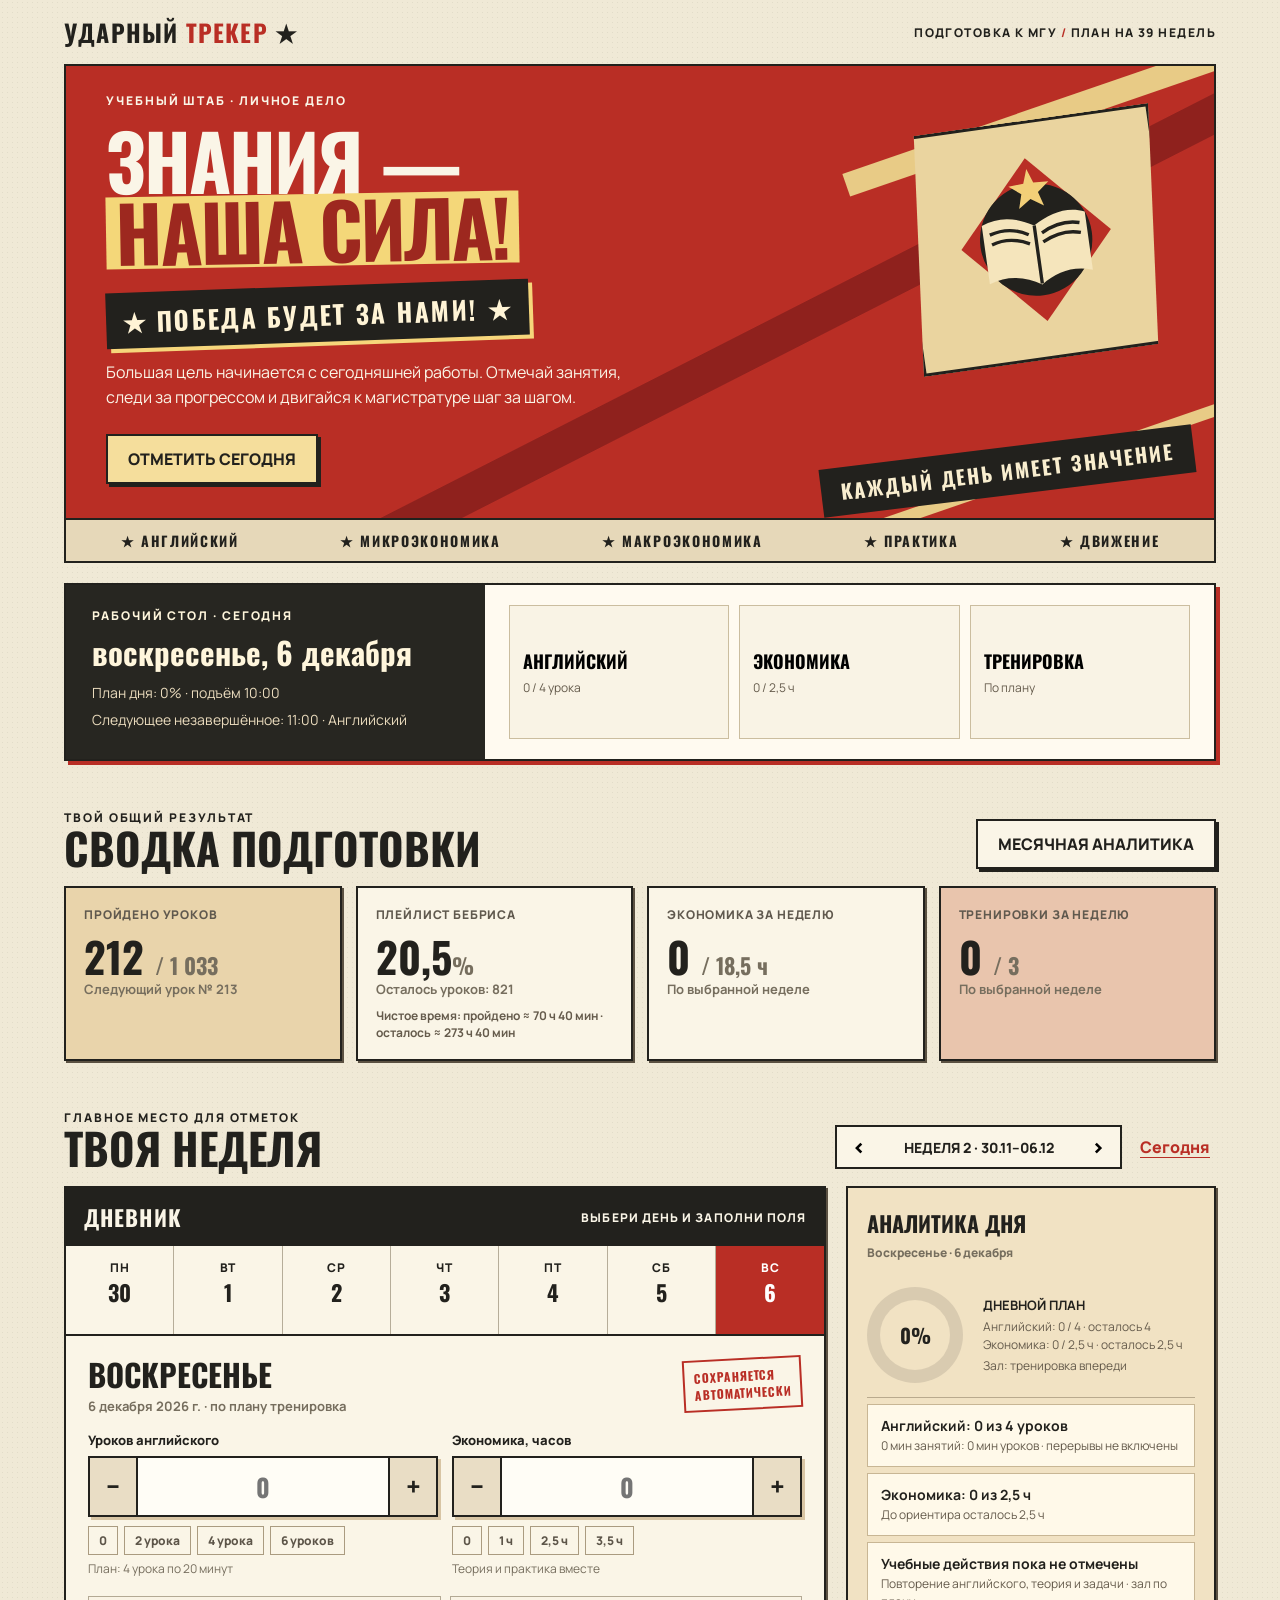
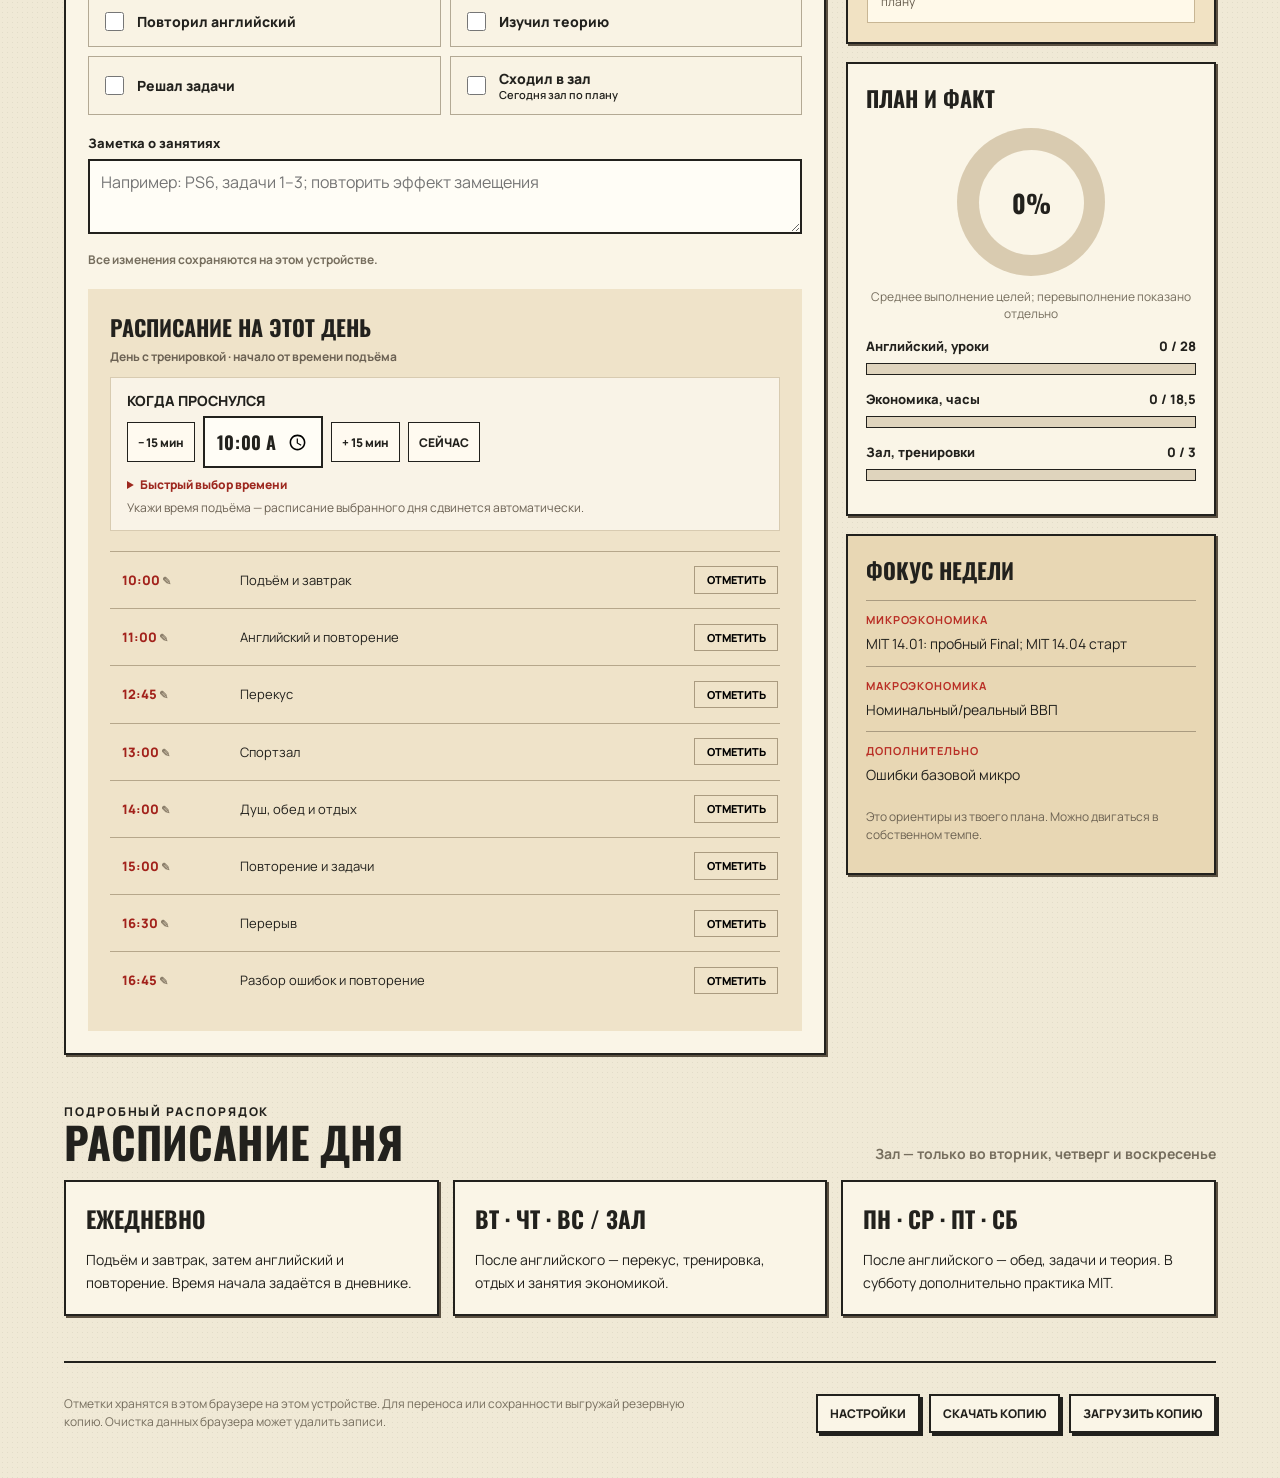
==== docs/tracker/index.html @ 134653db "Simplify daily schedule controls" ====
<!doctype html>
<html lang="ru">
<head>
<meta charset="utf-8"><meta name="viewport" content="width=device-width, initial-scale=1">
<meta name="theme-color" content="#b72d24"><title>Ударный трекер | Путь к МГУ</title>
<style>
@import url('https://fonts.googleapis.com/css2?family=Manrope:wght@400;500;600;700;800&family=Oswald:wght@500;600;700&display=swap');
:root{--paper:#f0e9d6;--cream:#faf5e7;--ink:#22211d;--red:#b92e25;--rust:#d74430;--line:#25231d;--muted:#766e5e;--pink:#e8c9b1;--shadow:4px 4px 0 var(--ink)}*{box-sizing:border-box}html{scroll-behavior:smooth}body{margin:0;background:var(--paper);color:var(--ink);font-family:Manrope,Arial,sans-serif;font-size:16px;background-image:radial-gradient(#362d1d12 .7px,transparent .7px);background-size:5px 5px}button,input,select,textarea{font:inherit}button{cursor:pointer}button:focus-visible,input:focus-visible,textarea:focus-visible,select:focus-visible{outline:3px solid #276a9c;outline-offset:3px}.shell{max-width:1500px;margin:auto;padding:0 5vw}.top{height:66px;border-bottom:2px solid var(--ink);display:flex;align-items:center;justify-content:space-between;gap:16px}.brand{font-family:Oswald,'Arial Narrow',sans-serif;font-size:24px;letter-spacing:.05em;font-weight:700}.brand span{color:var(--red)}.topright{font-weight:800;font-size:12px;letter-spacing:.12em;text-transform:uppercase}.topright b{color:var(--red)}.hero{position:relative;overflow:hidden;min-height:390px;background:var(--red);color:var(--cream);border:2px solid var(--ink);border-top:0;display:grid;grid-template-columns:1.4fr .8fr}.hero-copy{padding:32px 0 34px 40px;position:relative;z-index:1}.eyebrow{font-weight:800;letter-spacing:.16em;text-transform:uppercase;font-size:12px}.hero h1{font-family:Oswald,'Arial Narrow',Impact,sans-serif;font-weight:700;letter-spacing:-.025em;line-height:.9;font-size:clamp(55px,7.6vw,112px);text-transform:uppercase;margin:16px 0 20px;max-width:820px}.hero h1 em{font-style:normal;color:#f6d67b}.hero p{max-width:540px;line-height:1.55;font-size:16px;margin:0 0 24px}.hero-art{position:relative;min-height:350px;overflow:hidden}.rays{position:absolute;width:620px;height:620px;right:-110px;top:-120px;border-radius:50%;background:repeating-conic-gradient(from 4deg,#f2d9a5 0deg 10deg,transparent 10deg 23deg);opacity:.9}.art-disc{position:absolute;width:270px;height:270px;right:70px;top:56px;border:3px solid var(--ink);border-radius:50%;background:#ead49f;display:grid;place-items:center;box-shadow:9px 9px 0 var(--ink);transform:rotate(-9deg)}.art-disc svg{width:86%;height:86%}.art-banner{position:absolute;right:19px;bottom:23px;transform:rotate(-7deg);background:var(--ink);color:#f9eecf;font:700 20px Oswald,Arial,sans-serif;letter-spacing:.1em;padding:9px 20px}.button{border:2px solid var(--ink);background:var(--cream);color:var(--ink);padding:12px 20px;box-shadow:3px 3px 0 var(--ink);font-weight:800}.button:hover{transform:translate(1px,1px);box-shadow:2px 2px 0 var(--ink)}.button.red{background:var(--red);color:white}.hero .button{background:#f5de9c}.hero .button:active,.button:active{transform:translate(3px,3px);box-shadow:none}.ticker{border:2px solid var(--ink);border-top:0;background:#e6d8b9;font:700 14px Oswald,Arial,sans-serif;letter-spacing:.12em;display:flex;justify-content:space-around;gap:12px;padding:10px;text-transform:uppercase}.ticker span{white-space:nowrap}.section-head{display:flex;align-items:end;justify-content:space-between;gap:16px;margin:48px 0 17px}.section-head h2{font:700 clamp(31px,3.4vw,48px)/1 Oswald,Impact,sans-serif;text-transform:uppercase;margin:0}.section-head p{margin:0;color:var(--muted);font-size:14px;font-weight:700}.panel{border:2px solid var(--ink);background:var(--cream);box-shadow:var(--shadow)}.overview{display:grid;grid-template-columns:1fr 1fr 1fr 1fr;gap:14px}.metric{padding:18px;min-height:128px;position:relative}.metric .label{font-weight:800;text-transform:uppercase;letter-spacing:.07em;font-size:12px;color:#60594e}.metric .value{font:700 42px/1 Oswald,Impact,sans-serif;margin:12px 0 3px}.metric .value span{font-size:22px;color:var(--muted)}.metric .sub{color:var(--muted);font-size:13px;font-weight:700}.metric:first-child{background:#e9d4ab}.metric:last-child{background:#e9c5ad}.weekbar{display:flex;align-items:center;gap:12px;flex-wrap:wrap}.weeknav{display:flex;align-items:center;border:2px solid var(--ink);background:var(--cream);min-height:44px}.weeknav button{border:0;background:none;font-weight:800;font-size:22px;padding:5px 15px}.weeknav button:hover{color:var(--red)}.weeknav button:disabled{opacity:.3;cursor:not-allowed}.week-label{text-align:center;min-width:195px;font-weight:800;font-size:14px}.today-button{border:0;background:none;color:var(--red);font-weight:800;text-decoration:underline;text-underline-offset:4px}.workgrid{display:grid;grid-template-columns:minmax(0,1.65fr) minmax(290px,.8fr);gap:20px}.worktop{background:var(--ink);color:var(--cream);padding:13px 18px;display:flex;align-items:center;justify-content:space-between;gap:12px}.worktop strong{font:700 22px Oswald,Arial,sans-serif;letter-spacing:.05em;text-transform:uppercase}.worktop span{font-size:12px;font-weight:800;letter-spacing:.09em;text-transform:uppercase}.weekdays{display:grid;grid-template-columns:repeat(7,1fr);border-bottom:2px solid var(--ink)}.day{min-width:0;border:0;border-right:1px solid #b6ad99;background:transparent;padding:13px 3px;color:var(--ink)}.day:last-child{border-right:0}.day:hover{background:#eddfc2}.day.selected{background:var(--red);color:#fff}.day span{display:block;font-size:12px;text-transform:uppercase;font-weight:800;letter-spacing:.08em}.day strong{display:block;font:700 22px Oswald,Arial,sans-serif}.day small{display:block;height:8px;margin-top:5px;font-size:9px}.day.selected small{color:#ffdf91}.entry{padding:22px}.entry-head{display:flex;justify-content:space-between;gap:12px;align-items:start;margin-bottom:16px}.entry-head h3{font:700 31px/1.05 Oswald,Arial,sans-serif;margin:0;text-transform:uppercase}.entry-head p{font-size:13px;color:var(--muted);font-weight:700;margin:6px 0 0}.stamp{border:2px solid var(--red);color:var(--red);font:700 12px Oswald,Arial,sans-serif;text-transform:uppercase;letter-spacing:.08em;transform:rotate(-3deg);padding:7px 9px;white-space:nowrap}.fieldgrid{display:grid;grid-template-columns:1fr 1fr;gap:14px}.field label{display:block;font-weight:800;font-size:13px;margin-bottom:7px}.field input,.field textarea,.field select{width:100%;border:2px solid var(--ink);border-radius:0;background:#fffdf6;padding:10px 11px;color:var(--ink);min-height:47px}.field textarea{resize:vertical;min-height:75px}.field small{display:block;font-size:12px;color:var(--muted);margin-top:5px}.checks{display:grid;grid-template-columns:1fr 1fr;gap:9px;margin:19px 0}.check{display:flex;align-items:center;gap:10px;border:1.5px solid #b3a994;padding:12px;background:#f9f3e4;font-weight:800;font-size:14px;cursor:pointer}.check:has(input:checked){background:#f1d7bc;border-color:var(--red)}.check input{width:19px;height:19px;accent-color:var(--red);flex:none}.notes{margin-top:14px}.saved{min-height:20px;color:var(--muted);font-size:12px;margin:12px 0 0;font-weight:700}.side{display:flex;flex-direction:column;gap:18px}.weekly{padding:18px}.weekly h3,.plan h3{font:700 22px Oswald,Arial,sans-serif;text-transform:uppercase;margin:0 0 14px}.progress-line{margin:15px 0}.progress-top{display:flex;justify-content:space-between;gap:10px;font-weight:800;font-size:13px}.bar{height:12px;background:#dfd4bd;border:1px solid var(--ink);margin-top:8px;overflow:hidden}.bar i{display:block;height:100%;background:var(--red);width:0;transition:width .25s}.plan{padding:18px;background:#e8d7b4}.plan-item{padding:11px 0;border-top:1px solid #aa9b80}.plan-item b{display:block;font-size:11px;color:var(--red);letter-spacing:.09em;text-transform:uppercase;margin-bottom:5px}.plan-item span{font-size:14px;line-height:1.45}.plan-disclaimer{font-size:12px;color:#6c6252;line-height:1.45}.schedule{display:grid;grid-template-columns:repeat(3,1fr);gap:14px}.schedule .panel{padding:20px}.schedule h3{font:700 23px Oswald,Arial,sans-serif;margin:0 0 12px;text-transform:uppercase}.schedule p{font-size:14px;line-height:1.65;margin:0}.schedule strong{color:var(--red)}.footer{margin:45px 0 0;border-top:2px solid var(--ink);padding:20px 0 35px;display:flex;justify-content:space-between;align-items:center;gap:16px;flex-wrap:wrap}.footer p{font-size:12px;color:var(--muted);max-width:650px;line-height:1.5}.actions{display:flex;gap:9px;flex-wrap:wrap}.actions button{font-size:12px;padding:9px 12px}.modal::backdrop{background:#161410ab}.modal{border:3px solid var(--ink);background:var(--cream);padding:26px;max-width:min(500px,92vw);box-shadow:8px 8px 0 var(--red)}.modal h2{font:700 30px Oswald,Arial,sans-serif;margin:0 0 6px}.modal p{font-size:13px;color:var(--muted);line-height:1.5}.modal .field{margin:15px 0}.modal .actions{margin-top:20px}.hidden{display:none!important}@media(max-width:900px){.hero{grid-template-columns:1fr 260px;min-height:350px}.hero-copy{padding-left:24px}.hero-art .rays{right:-270px}.art-disc{width:220px;height:220px;right:15px;top:75px}.art-banner{font-size:14px;right:0}.overview{grid-template-columns:repeat(2,1fr)}.workgrid{grid-template-columns:1fr}.side{display:grid;grid-template-columns:1fr 1fr}.schedule{grid-template-columns:1fr 1fr}}@media(max-width:600px){.shell{padding:0 15px}.top{height:56px}.topright{display:none}.hero{display:block;min-height:0}.hero-copy{padding:28px 20px}.hero h1{font-size:clamp(53px,15vw,78px)}.hero p{font-size:14px;max-width:85%}.hero-art{position:absolute;right:-20px;bottom:0;width:150px;height:150px;min-height:0;opacity:.35}.art-disc{width:130px;height:130px;top:10px;right:10px}.rays,.art-banner{display:none}.ticker{font-size:11px;overflow:hidden;justify-content:start}.section-head{margin-top:35px;align-items:start;flex-direction:column}.overview{gap:9px}.metric{padding:12px;min-height:110px}.metric .value{font-size:35px}.workgrid{gap:14px}.entry{padding:15px}.day{padding:11px 0}.day strong{font-size:19px}.day span{font-size:11px}.entry-head h3{font-size:25px}.stamp{font-size:10px}.fieldgrid,.checks{gap:9px}.field input{padding:8px}.check{padding:10px 8px;font-size:12px}.side,.schedule{grid-template-columns:1fr}.weekbar{width:100%}.weeknav{flex:1;justify-content:space-between}.week-label{min-width:0}.footer{margin-top:35px}}

/* Poster details and a readable daily report */
.hero{isolation:isolate}.hero:before{content:"";position:absolute;inset:0;background:linear-gradient(153deg,transparent 59%,#8f211d 59.1%,#8f211d 63%,transparent 63.1%);pointer-events:none;z-index:-1}
.hero h1{font-size:clamp(54px,7vw,103px)}.hero h1 em{display:inline-block;background:#f4d779;color:#9d281f;padding:0 .12em .04em;transform:rotate(-1deg)}
.victory{display:inline-block;background:var(--ink);color:#fff4d6;padding:9px 16px;font:700 clamp(19px,2vw,27px) Oswald,Impact,sans-serif;letter-spacing:.09em;transform:rotate(-2deg);box-shadow:4px 4px 0 #f6d67b;margin-bottom:18px}
.analytics{padding:19px;background:#f1e2c3}.analytics h3{font:700 22px Oswald,Arial,sans-serif;text-transform:uppercase;margin:0 0 14px}.analytics-date{font-size:12px;color:var(--muted);font-weight:800;margin:-9px 0 12px}.daily-item{padding:10px 0;border-top:1px solid #b9aa8e}.daily-item strong{display:block;font-size:14px}.daily-item small{display:block;color:#655b4c;font-size:12px;line-height:1.5;margin-top:4px}.check.offday{background:#e8e0cf;color:#756d60;cursor:not-allowed}.check.offday input{cursor:not-allowed}.check small{display:block;font-size:11px;font-weight:600;line-height:1.3}.day-schedule{margin-top:18px;padding:18px;background:#e8d7b4}.day-schedule h3{font:700 22px Oswald,Arial,sans-serif;margin:0 0 5px;text-transform:uppercase}.day-schedule .schedule-caption{font-size:12px;color:#6b6153;font-weight:700;margin:0 0 10px}.timeline-row{display:grid;grid-template-columns:105px 1fr;gap:9px;padding:9px 0;border-top:1px solid #b6a78b;font-size:13px;line-height:1.4}.timeline-row time{font-weight:800;color:var(--red)}.timeline-row b{font-weight:800}
@media(max-width:900px){.side{grid-template-columns:1fr 1fr}.side .analytics{grid-column:1/-1}}@media(max-width:600px){.side{grid-template-columns:1fr}.side .analytics{grid-column:auto}.timeline-row{grid-template-columns:94px 1fr}.victory{font-size:20px}}

/* Плакатная композиция и гибкое расписание */
.rays{display:none}.art-disc{border-radius:0;right:48px;top:54px;width:260px;height:240px;transform:rotate(-8deg);background:#ead49f;clip-path:polygon(9% 0,100% 0,91% 100%,0 100%)}.hero-art:before,.hero-art:after{content:"";position:absolute;transform:rotate(-19deg);background:#e8cb86}.hero-art:before{width:450px;height:24px;top:34px;right:-70px}.hero-art:after{width:390px;height:12px;bottom:48px;right:-40px}.art-banner{z-index:1}.wake-control{display:flex;align-items:end;gap:12px;flex-wrap:wrap;margin:14px 0}.wake-control .field{width:170px}.wake-control small{max-width:330px;color:#6b6153}.weekly-chart{width:148px;height:148px;margin:10px auto;border-radius:50%;display:grid;place-items:center;background:conic-gradient(var(--red) 0 var(--progress),#d9cbb0 var(--progress) 100%);transition:background .4s}.weekly-chart:before{content:attr(data-label);display:grid;place-items:center;width:105px;height:105px;border-radius:50%;background:var(--cream);font:700 25px Oswald,Arial}.panel,.button,.day{transition:transform .2s,box-shadow .2s,background-color .2s}.metric:hover{transform:translateY(-3px)}@media(prefers-reduced-motion:reduce){*,*:before,*:after{transition:none!important;scroll-behavior:auto!important}}

.number-control{display:grid;grid-template-columns:48px 1fr 48px;border:2px solid var(--ink);background:#fffdf6;box-shadow:3px 3px 0 #d8c5a4}.number-control input{border:0;text-align:center;min-width:0;font:700 25px Oswald,Arial;appearance:textfield}.number-control input::-webkit-inner-spin-button{appearance:none}.number-control button{border:0;background:#e9ddc5;color:var(--ink);font-size:26px;font-weight:800;transition:background .15s,transform .15s}.number-control button:hover{background:#dec69d}.number-control button:active{transform:scale(.91)}.number-control button:first-child{border-right:2px solid var(--ink)}.number-control button:last-child{border-left:2px solid var(--ink)}.quick-values{display:flex;gap:6px;flex-wrap:wrap;margin-top:9px}.quick-values button{border:1px solid #aa9b80;background:transparent;color:#5d5549;padding:5px 10px;font-weight:800;font-size:12px}.quick-values button:hover,.quick-values button.active{color:#fff;background:var(--red);border-color:var(--red)}

.weekly-chart.over{background:conic-gradient(#c59120 0 100%);box-shadow:0 0 0 5px #e9d3a0,0 0 0 7px #b92e25}.weekly-chart.over:before{color:#9d281f}.over-badge{display:block;width:max-content;max-width:100%;margin:14px auto 0;padding:5px 12px;background:#b92e25;color:#fff4d6;box-shadow:3px 3px 0 #22211d;font:700 14px Oswald,Arial;letter-spacing:.07em;text-align:center;transform:rotate(-2deg)}.over-badge:empty{display:none}.progress-line.over .progress-top{color:#a2221b}.progress-line.over .bar i{background:#c59120}.daily-item.over{background:#f5e3b8;box-shadow:inset 4px 0 #b92e25;padding:10px 10px 10px 14px}.daily-item.over strong:after{content:' ★ СВЕРХ ПЛАНА';color:#a2221b;font-size:11px;letter-spacing:.04em}.daily-item{transition:background .25s,box-shadow .25s}

.daily-progress{display:grid;grid-template-columns:100px 1fr;align-items:center;gap:16px;padding:14px 0}.daily-ring{width:96px;height:96px;border-radius:50%;display:grid;place-items:center;background:conic-gradient(var(--red) 0 var(--daily-progress,0%),#d9cbb0 var(--daily-progress,0%) 100%)}.daily-ring:before{content:attr(data-label);width:70px;height:70px;border-radius:50%;display:grid;place-items:center;background:#f1e2c3;font:700 20px Oswald,Arial}.daily-ring.over{background:#c59120;box-shadow:0 0 0 3px #e7c87d}.daily-progress-copy{font-size:12px;line-height:1.5;color:#655b4c}.daily-progress-copy strong{display:block;color:var(--ink);font-size:13px;margin-bottom:3px}.daily-progress-copy span{display:block}.daily-progress-copy .extra{color:#a2221b;font-weight:800}

.analytics{background:#f1e2c3}.daily-item{display:grid;grid-template-columns:68px minmax(0,1fr);column-gap:14px;align-items:center;margin-top:9px;padding:12px;border:1px solid #c8b694;background:#fff9e9;box-shadow:2px 2px 0 #c7b597}.daily-item strong,.daily-item small{grid-column:2}.daily-item small{margin-top:2px}.daily-item.over{padding:12px;background:#fae5af;border-color:#b92e25;box-shadow:inset 4px 0 #b92e25,2px 2px 0 #c7b597}.mini-ring{grid-column:1;grid-row:1 / span 2;width:64px;height:64px;border-radius:50%;display:grid;place-items:center;background:conic-gradient(var(--red) 0 var(--amount,0%),#e2d3b7 var(--amount,0%) 100%)}.mini-ring:before{content:attr(data-label);display:grid;place-items:center;width:46px;height:46px;border-radius:50%;background:#fff9e9;color:var(--ink);font:700 15px Oswald,Arial}.daily-item.over .mini-ring{background:#c59120;box-shadow:0 0 0 3px #e9cd83}.daily-item.over .mini-ring:before{background:#fae5af;color:#9d281f}

.month-button{margin-left:auto}.month-modal{width:min(1100px,94vw);max-width:none;max-height:90vh;overflow:auto}.month-head{display:flex;align-items:center;justify-content:space-between;gap:16px;flex-wrap:wrap}.month-head h2{text-transform:uppercase}.month-nav{display:flex;align-items:center;gap:12px}.month-nav button{padding:5px 14px;font-size:22px}.month-label{min-width:180px;text-align:center;font-weight:800;text-transform:capitalize}.month-metrics{display:grid;grid-template-columns:repeat(4,1fr);gap:10px;margin:20px 0}.month-metric{background:#eadbbd;border:1px solid var(--ink);padding:14px}.month-metric span{display:block;font-size:12px;font-weight:800;text-transform:uppercase}.month-metric b{display:block;font:700 30px Oswald,Arial;margin-top:5px}.month-charts{display:grid;grid-template-columns:1fr 1fr;gap:14px}.month-chart{border:1px solid var(--ink);background:#fffaf0;padding:16px;min-width:0}.month-chart h3{font:700 20px Oswald,Arial;margin:0 0 4px;text-transform:uppercase}.month-chart p{margin:0 0 12px}.histogram{height:155px;display:flex;align-items:end;gap:2px;border-bottom:2px solid var(--ink);padding-top:12px}.hist-col{flex:1;min-width:0;display:flex;height:100%;align-items:end;position:relative}.hist-bar{background:var(--red);width:100%;min-height:0;transition:height .3s}.hist-col:nth-child(even) .hist-bar{background:#d45a42}.hist-col:hover .hist-bar{background:#c59120}.month-axis{display:flex;justify-content:space-between;color:#756b5a;font-size:11px;margin-top:5px}.training-grid{display:grid;grid-template-columns:repeat(7,1fr);gap:5px}.training-day{border:1px solid #c8b694;background:#f0e5d0;padding:8px 3px;text-align:center;font-size:12px}.training-day.planned{border-color:#b92e25}.training-day.done{background:#b92e25;color:white;font-weight:800}.training-legend{font-size:12px;color:#655b4c}.month-note{font-size:12px!important;color:#655b4c}.gym-mini{margin-top:3px}.gym-mini strong{font-size:12px}.month-modal .actions{justify-content:flex-end}@media(max-width:750px){.month-metrics,.month-charts{grid-template-columns:1fr 1fr}}

/* Рабочий стол подготовки */
.hero{min-height:310px}.hero-art{min-height:310px}.hero h1{font-size:clamp(52px,6vw,88px)}.hero-copy{padding-top:26px}.desk{margin-top:20px;background:#fffaf0;border:2px solid var(--ink);display:grid;grid-template-columns:1.15fr 2fr;box-shadow:4px 4px 0 #b92e25}.desk-intro{padding:22px 26px;background:#272621;color:#fff6dc}.desk-intro h2{font:700 31px Oswald,Arial;margin:5px 0}.desk-intro p{margin:8px 0;color:#eadbbd;font-size:14px}.desk-actions{padding:20px 24px;display:grid;grid-template-columns:repeat(3,1fr);gap:10px}.desk-task{border:1px solid #cbbd9f;background:#f9f3e5;text-align:left;padding:13px;transition:transform .2s,background .2s}.desk-task:hover{transform:translateY(-3px)}.desk-task.done{background:#e2ebd9;border-color:#587351}.desk-task b,.desk-task span{display:block}.desk-task b{font:700 18px Oswald,Arial;text-transform:uppercase}.desk-task span{font-size:12px;margin-top:5px;color:#655b4c}.desk-task.done span{color:#325b3a}.desk-task.off{opacity:.65}.panel{box-shadow:2px 2px 0 #5b5142}.metric{min-height:125px}.metric .sub{line-height:1.5}.time-summary{font-size:12px;font-weight:700;color:#655b4c;margin-top:7px}.mini-ring{display:none}.daily-item{display:block;padding:11px 13px;margin-top:6px;box-shadow:none}.daily-item strong,.daily-item small{display:block}.daily-item.over{padding:11px 13px;box-shadow:inset 4px 0 #b92e25}.daily-progress{border-bottom:1px solid #b9aa8e}.timeline-row{grid-template-columns:125px 1fr auto;align-items:center}.timeline-row.completed{color:#426447;background:#e5edde}.timeline-row input[type=time]{width:110px;border:1px solid #b8a88a;padding:4px;background:#fffaf0;font-size:12px}.timeline-row button{border:1px solid #9e9077;background:#fffaf0;padding:5px 8px;font-size:11px;font-weight:800}.timeline-row.completed button{background:#426447;color:white}.month-insights{margin:0 0 14px;padding:13px 15px;background:#f4e7c9;border-left:4px solid var(--red);font-size:13px;line-height:1.6}.hist-col.missing{background:repeating-linear-gradient(135deg,transparent 0 4px,#e8dfcd 4px 5px)}@media(max-width:900px){.desk{grid-template-columns:1fr}.desk-actions{grid-template-columns:repeat(3,1fr)}}@media(max-width:600px){.desk-actions{grid-template-columns:1fr}.timeline-row{grid-template-columns:100px 1fr}.timeline-row button{grid-column:2}}

.wake-control{display:block;margin:16px 0 20px;padding:16px;background:#f7eed9;border:1px solid #c7b697}.wake-control .field{width:auto}.wake-control label{font-size:14px}.wake-time-row{display:flex;align-items:stretch;gap:8px;flex-wrap:wrap}.wake-time-row input[type=time]{width:150px;min-height:46px;text-align:center;font:700 21px Oswald,Arial}.wake-step,.wake-preset{border:1px solid var(--ink);background:#fffaf0;color:var(--ink);font-weight:800;transition:background .18s,transform .18s}.wake-step{min-width:54px;padding:8px 10px}.wake-step:hover,.wake-preset:hover{background:#ead5ab}.wake-step:active,.wake-preset:active{transform:scale(.96)}.wake-options{display:flex;gap:7px;flex-wrap:wrap;margin-top:10px}.wake-preset{padding:7px 12px;font-size:13px}.wake-preset.active{background:var(--red);border-color:var(--red);color:white}.wake-control small{display:block;max-width:none;color:#6b6153;margin-top:9px;line-height:1.4}

.timeline-row{grid-template-columns:minmax(280px,auto) minmax(130px,1fr) auto;gap:12px}.schedule-time-controls{display:flex;align-items:center;gap:4px;flex-wrap:wrap}.schedule-time-controls input[type=time]{width:90px;min-height:36px;text-align:center;padding:4px;font-weight:800}.schedule-time-controls button{min-height:36px;border:1px solid #aa9b80;background:#fffaf0;padding:5px 7px;font-size:11px;font-weight:800}.schedule-time-controls button:hover{background:#e9d3aa}.schedule-time-controls button:active{transform:scale(.95)}.schedule-time-controls .schedule-reset{color:#a2221b}@media(max-width:900px){.timeline-row{grid-template-columns:1fr auto}.schedule-time-controls{grid-column:1/-1}}

.hist-bar{display:flex;flex-direction:column;justify-content:flex-end;background:transparent!important}.hist-base{width:100%;background:#b92e25}.hist-extra{width:100%;background:#c59120}.hist-col:hover .hist-base{background:#93251d}.month-extra{font-size:12px;font-weight:800;color:#9a6710;margin-top:5px}.chart-legend{display:flex;gap:16px;flex-wrap:wrap;margin:0 0 10px;font-size:12px;font-weight:700;color:#655b4c}.chart-legend span:before{content:'';display:inline-block;width:10px;height:10px;background:#b92e25;margin-right:5px}.chart-legend span.extra:before{background:#c59120}

.routine-section{margin-top:20px;border-top:2px solid var(--ink);padding-top:18px}.routine-section h3{font:700 24px Oswald,Arial;margin:0 0 5px}.routine-cards{display:grid;grid-template-columns:repeat(3,1fr);gap:10px;margin:14px 0}.routine-card{border:1px solid #c2ad89;background:#f6ead1;padding:12px}.routine-card span{display:block;font-size:12px;font-weight:800;color:#655b4c}.routine-card b{display:block;font:700 25px Oswald,Arial;margin-top:5px}.routine-graph{background:#fffaf0;border:1px solid var(--ink);padding:15px}.routine-message{font-size:13px;color:#655b4c;line-height:1.5}.routine-bar{width:100%;background:#537254}@media(max-width:700px){.routine-cards{grid-template-columns:1fr}}

/* Компактный распорядок */
.day-schedule{background:#efe3c9;padding:22px}.wake-control{padding:13px 16px;margin:12px 0 20px;background:#f9f3e7;border-color:#d8cbb1}.wake-control label{margin-bottom:6px}.wake-time-row{align-items:center}.wake-time-row input[type=time]{width:120px;min-height:40px;font-size:18px}.wake-step{min-height:40px;padding:6px 10px;font-size:12px}.wake-presets-toggle{margin-top:8px}.wake-presets-toggle summary{cursor:pointer;width:max-content;color:#9d281f;font-weight:800;font-size:12px}.wake-options{margin-top:8px}.wake-control small{font-size:12px;margin-top:7px}.timeline-row{grid-template-columns:116px minmax(0,1fr) auto;gap:12px;padding:10px 2px}.schedule-time-menu{position:relative}.schedule-time-menu summary{list-style:none;cursor:pointer;font-weight:800;color:#a2221b;padding:8px 9px;border:1px solid transparent;white-space:nowrap}.schedule-time-menu summary::-webkit-details-marker{display:none}.schedule-time-menu summary:after{content:' ✎';font-size:11px;color:#8d806c}.schedule-time-menu summary:hover,.schedule-time-menu[open] summary{background:#fffaf0;border-color:#c7b697}.schedule-time-controls{position:absolute;top:100%;left:0;z-index:5;width:280px;padding:10px;background:#fffaf0;border:1px solid #8d806c;box-shadow:3px 3px 0 #bcae94}.timeline-row button[data-schedule-done]{min-width:84px;font-size:11px;background:transparent;border-color:#aa9b80}.timeline-row.completed button[data-schedule-done]{background:#426447;color:white}.timeline-row.completed{padding-left:8px}@media(max-width:900px){.timeline-row{grid-template-columns:112px minmax(0,1fr) auto}.schedule-time-controls{grid-column:auto}}
</style>
</head>
<body>
<div class="shell">
 <header class="top"><div class="brand">УДАРНЫЙ <span>ТРЕКЕР</span> ★</div><div class="topright">ПОДГОТОВКА К МГУ <b> / </b> ПЛАН НА 39 НЕДЕЛЬ</div></header>
 <section class="hero"><div class="hero-copy"><div class="eyebrow">Учебный штаб · личное дело</div><h1>ЗНАНИЯ —<br><em>НАША СИЛА!</em></h1><div class="victory">★ ПОБЕДА БУДЕТ ЗА НАМИ! ★</div><p>Большая цель начинается с сегодняшней работы. Отмечай занятия, следи за прогрессом и двигайся к магистратуре шаг за шагом.</p><button class="button" id="goToday">ОТМЕТИТЬ СЕГОДНЯ</button></div><div class="hero-art" aria-hidden="true"><div class="art-disc"><svg viewBox="0 0 240 240"><path fill="#b92e25" d="M30 120 120 22l90 98-90 98z"/><circle cx="120" cy="120" r="67" fill="#22211d"/><path fill="#f5e5bc" d="M58 95c22-9 42-4 62 8 21-12 42-17 62-8v70c-24-8-43-3-62 9-19-12-39-17-62-9z"/><path d="M120 103v70M66 107c17-5 33-2 46 6M128 113c15-8 29-11 46-6M67 119c15-5 30-3 45 5M128 124c16-8 31-10 46-5" fill="none" stroke="#22211d" stroke-width="4"/><path fill="#f2cf78" d="m120 35 6 17 18 1-14 11 5 17-15-10-15 10 5-17-14-11 18-1z"/></svg></div><div class="art-banner">КАЖДЫЙ ДЕНЬ ИМЕЕТ ЗНАЧЕНИЕ</div></div></section>
 <div class="ticker"><span>★ АНГЛИЙСКИЙ</span><span>★ МИКРОЭКОНОМИКА</span><span>★ МАКРОЭКОНОМИКА</span><span>★ ПРАКТИКА</span><span>★ ДВИЖЕНИЕ</span></div>
 <section class="desk" aria-label="Сегодня"><div class="desk-intro"><div class="eyebrow">Рабочий стол · сегодня</div><h2 id="deskDate"></h2><p id="deskSummary"></p><p id="deskNext"></p></div><div class="desk-actions"><button type="button" class="desk-task" id="deskEnglish"><b>Английский</b><span></span></button><button type="button" class="desk-task" id="deskEconomics"><b>Экономика</b><span></span></button><button type="button" class="desk-task" id="deskGym"><b>Тренировка</b><span></span></button></div></section><div class="section-head"><div><div class="eyebrow">Твой общий результат</div><h2>СВОДКА ПОДГОТОВКИ</h2></div><button class="button month-button" id="openMonth">МЕСЯЧНАЯ АНАЛИТИКА</button></div>
 <section class="overview" aria-label="Общий прогресс"><div class="panel metric"><div class="label">Пройдено уроков</div><div class="value" id="totalLessons">212 <span>/ 1033</span></div><div class="sub" id="nextLesson">Следующий урок № 213</div></div><div class="panel metric"><div class="label">Плейлист Бебриса</div><div class="value" id="englishPct">20,5<span>%</span></div><div class="sub" id="remaining">Осталось 821 урок</div><div class="time-summary" id="playlistTime"></div></div><div class="panel metric"><div class="label">Экономика за неделю</div><div class="value" id="econMetric">0 <span>/ 18,5 ч</span></div><div class="sub">По выбранной неделе</div></div><div class="panel metric"><div class="label">Тренировки за неделю</div><div class="value" id="gymMetric">0 <span>/ 3</span></div><div class="sub">По выбранной неделе</div></div></section>
 <div class="section-head" id="work"><div><div class="eyebrow">Главное место для отметок</div><h2>ТВОЯ НЕДЕЛЯ</h2></div><div class="weekbar"><div class="weeknav"><button id="prevWeek" aria-label="Предыдущая неделя">‹</button><span class="week-label" id="weekLabel"></span><button id="nextWeek" aria-label="Следующая неделя">›</button></div><button class="today-button" id="currentWeek">Сегодня</button></div></div>
 <section class="workgrid"><div class="panel"><div class="worktop"><strong>ДНЕВНИК</strong><span>Выбери день и заполни поля</span></div><div class="weekdays" id="weekdays"></div><div class="entry"><div class="entry-head"><div><h3 id="dayHeading"></h3><p id="dayHint"></p></div><div class="stamp" id="saveStamp">СОХРАНЯЕТСЯ<br>АВТОМАТИЧЕСКИ</div></div><div class="fieldgrid"><div class="field"><label for="lessons">Уроков английского</label><div class="number-control"><button type="button" data-adjust="lessons" data-delta="-1" aria-label="Уменьшить количество уроков">−</button><input type="number" id="lessons" min="0" max="100" step="1" inputmode="numeric" placeholder="0"><button type="button" data-adjust="lessons" data-delta="1" aria-label="Добавить урок">+</button></div><div class="quick-values" aria-label="Быстрый выбор уроков"><button type="button" data-target="lessons" data-value="0">0</button><button type="button" data-target="lessons" data-value="2">2 урока</button><button type="button" data-target="lessons" data-value="4">4 урока</button><button type="button" data-target="lessons" data-value="6">6 уроков</button></div><small>План: 4 урока по 20 минут</small></div><div class="field"><label for="economics">Экономика, часов</label><div class="number-control"><button type="button" data-adjust="economics" data-delta="-0.25" aria-label="Уменьшить время на 15 минут">−</button><input type="number" id="economics" min="0" max="24" step="0.25" inputmode="decimal" placeholder="0"><button type="button" data-adjust="economics" data-delta="0.25" aria-label="Добавить 15 минут">+</button></div><div class="quick-values" aria-label="Быстрый выбор времени"><button type="button" data-target="economics" data-value="0">0</button><button type="button" data-target="economics" data-value="1">1 ч</button><button type="button" data-target="economics" data-value="2.5">2,5 ч</button><button type="button" data-target="economics" data-value="3.5">3,5 ч</button></div><small>Теория и практика вместе</small></div></div><div class="checks"><label class="check"><input type="checkbox" id="repeat"> Повторил английский</label><label class="check"><input type="checkbox" id="theory"> Изучил теорию</label><label class="check"><input type="checkbox" id="problems"> Решал задачи</label><label class="check" id="gymLabel"><input type="checkbox" id="gym"><span>Сходил в зал<small id="gymStatus">По плану: вт, чт, вс</small></span></label></div><div class="field notes"><label for="notes">Заметка о занятиях</label><textarea id="notes" maxlength="1000" placeholder="Например: PS6, задачи 1–3; повторить эффект замещения"></textarea></div><p class="saved" id="saveMessage" aria-live="polite">Все изменения сохраняются на этом устройстве.</p><div class="day-schedule"><h3>РАСПИСАНИЕ НА ЭТОТ ДЕНЬ</h3><p class="schedule-caption" id="scheduleCaption"></p><div class="wake-control"><div class="field"><label for="wakeTime">КОГДА ПРОСНУЛСЯ</label><div class="wake-time-row"><button type="button" class="wake-step" data-wake-step="-15" aria-label="На 15 минут раньше">− 15 мин</button><input id="wakeTime" type="time" value="10:00" aria-label="Время пробуждения"><button type="button" class="wake-step" data-wake-step="15" aria-label="На 15 минут позже">+ 15 мин</button><button type="button" class="wake-step" id="wakeNow">СЕЙЧАС</button></div><details class="wake-presets-toggle"><summary>Быстрый выбор времени</summary><div class="wake-options" aria-label="Быстрый выбор времени"><button type="button" class="wake-preset" data-wake="07:00">07:00</button><button type="button" class="wake-preset" data-wake="08:00">08:00</button><button type="button" class="wake-preset" data-wake="09:00">09:00</button><button type="button" class="wake-preset" data-wake="10:00">10:00</button><button type="button" class="wake-preset" data-wake="11:00">11:00</button><button type="button" class="wake-preset" data-wake="12:00">12:00</button></div></details></div><small>Укажи время подъёма — расписание выбранного дня сдвинется автоматически.</small></div><div id="todaySchedule"></div></div></div></div>
 <aside class="side"><div class="panel analytics"><h3>АНАЛИТИКА ДНЯ</h3><p class="analytics-date" id="dailyDate"></p><div class="daily-progress"><div class="daily-ring" id="dailyRing" role="img" aria-label="Выполнение дневного плана"></div><div class="daily-progress-copy"><strong>ДНЕВНОЙ ПЛАН</strong><span id="dailyProgressEnglish"></span><span id="dailyProgressEcon"></span><span id="dailyProgressGym" class="gym-mini"></span><span id="dailyProgressExtra" class="extra"></span></div></div><div class="daily-item"><div class="mini-ring" id="englishRing" role="img"></div><strong id="dailyEnglish"></strong><small id="dailyEnglishDetail"></small></div><div class="daily-item"><div class="mini-ring" id="econRing" role="img"></div><strong id="dailyEcon"></strong><small id="dailyEconDetail"></small></div><div class="daily-item"><div class="mini-ring" id="checksRing" role="img"></div><strong id="dailyChecks"></strong><small id="dailyChecksDetail"></small></div></div><div class="panel weekly"><h3>ПЛАН И ФАКТ</h3><div class="weekly-chart" id="weeklyChart" role="img" aria-label="Выполнение недельного плана"></div><span class="over-badge" id="overBadge" aria-live="polite"></span><p id="chartCaption" style="text-align:center;font-size:12px;color:#766e5e">Среднее выполнение трёх целей за неделю</p><div class="progress-line"><div class="progress-top"><span>Английский, уроки</span><span id="lessonBarText"></span></div><div class="bar"><i id="lessonBar"></i></div></div><div class="progress-line"><div class="progress-top"><span>Экономика, часы</span><span id="econBarText"></span></div><div class="bar"><i id="econBar"></i></div></div><div class="progress-line"><div class="progress-top"><span>Зал, тренировки</span><span id="gymBarText"></span></div><div class="bar"><i id="gymBar"></i></div></div></div><div class="panel plan"><h3>ФОКУС НЕДЕЛИ</h3><div class="plan-item"><b>Микроэкономика</b><span id="microPlan"></span></div><div class="plan-item"><b>Макроэкономика</b><span id="macroPlan"></span></div><div class="plan-item"><b>Дополнительно</b><span id="extraPlan"></span></div><p class="plan-disclaimer">Это ориентиры из твоего плана. Можно двигаться в собственном темпе.</p></div></aside></section>
 <div class="section-head"><div><div class="eyebrow">Подробный распорядок</div><h2>РАСПИСАНИЕ ДНЯ</h2></div><p>Зал — только во вторник, четверг и воскресенье</p></div>
 <section class="schedule"><div class="panel"><h3>ЕЖЕДНЕВНО</h3><p>Подъём и завтрак, затем английский и повторение. Время начала задаётся в дневнике.</p></div><div class="panel"><h3>ВТ · ЧТ · ВС / ЗАЛ</h3><p>После английского — перекус, тренировка, отдых и занятия экономикой.</p></div><div class="panel"><h3>ПН · СР · ПТ · СБ</h3><p>После английского — обед, задачи и теория. В субботу дополнительно практика MIT.</p></div></section>

 <footer class="footer"><p>Отметки хранятся в этом браузере на этом устройстве. Для переноса или сохранности выгружай резервную копию. Очистка данных браузера может удалить записи.</p><div class="actions"><button class="button" id="settingsBtn">НАСТРОЙКИ</button><button class="button" id="exportBtn">СКАЧАТЬ КОПИЮ</button><button class="button" id="importBtn">ЗАГРУЗИТЬ КОПИЮ</button><input id="importFile" class="hidden" type="file" accept="application/json,.json"></div></footer>
</div>
<dialog class="modal month-modal" id="monthDialog"><div class="month-head"><div><div class="eyebrow">Личное дело · сводка</div><h2>МЕСЯЧНАЯ АНАЛИТИКА</h2></div><div class="month-nav"><button type="button" class="button" id="prevMonth" aria-label="Предыдущий месяц">‹</button><span class="month-label" id="monthLabel"></span><button type="button" class="button" id="nextMonth" aria-label="Следующий месяц">›</button></div></div><div class="month-metrics" id="monthMetrics"></div><div class="month-insights" id="monthInsights"></div><div class="month-charts"><section class="month-chart"><h3>АНГЛИЙСКИЙ ПО ДНЯМ</h3><p class="month-note">Количество завершённых уроков · штриховка — нет записи</p><div class="chart-legend"><span>В пределах плана</span><span class="extra">Сверх плана</span></div><div class="histogram" id="monthLessons"></div><div class="month-axis"><span>1 число</span><span>дни месяца</span><span id="lessonLast"></span></div></section><section class="month-chart"><h3>ЭКОНОМИКА ПО ДНЯМ</h3><p class="month-note">Часы теории и практики · штриховка — нет записи</p><div class="chart-legend"><span>В пределах плана</span><span class="extra">Сверх плана</span></div><div class="histogram" id="monthEcon"></div><div class="month-axis"><span>1 число</span><span>дни месяца</span><span id="econLast"></span></div></section><section class="month-chart"><h3>ТРЕНИРОВКИ</h3><p class="training-legend">Красный — выполнено · красная рамка — день по плану</p><div class="training-grid" id="monthGym"></div></section><section class="month-chart"><h3>УЧЕБНЫЕ ДЕЙСТВИЯ</h3><p class="month-note">Сколько раз за месяц отмечены действия</p><div id="monthChecks"></div><p class="month-note">Данные зависят от отметок в дневнике. Пустой день не считается выполненным.</p></section></div><section class="routine-section"><h3>РАСПОРЯДОК ДНЯ</h3><p class="routine-message">По сохранённому времени подъёма и отметкам «Готово» в расписании. Значение подъёма по умолчанию — 10:00.</p><div class="routine-cards"><div class="routine-card"><span>Средний сохранённый подъём</span><b id="routineWake">—</b><small id="routineWakeCount"></small></div><div class="routine-card"><span>Выполнено блоков</span><b id="routineDone">0</b><small>По отметкам в расписании</small></div><div class="routine-card"><span>Дней с отметками</span><b id="routineDays">0</b><small>Хотя бы один выполненный блок</small></div></div><div class="routine-graph"><strong>ОТМЕЧЕННЫЕ БЛОКИ ПО ДНЯМ</strong><p class="routine-message">Штриховка — отметок в расписании не было. Наведи на столбец для подробностей.</p><div class="histogram" id="routineBars"></div><div class="month-axis"><span>1 число</span><span>дни месяца</span><span id="routineLast"></span></div></div><p class="routine-message" id="routineInsight"></p></section><div class="actions"><button class="button" type="button" id="closeMonth">ЗАКРЫТЬ</button></div></dialog><dialog class="modal" id="settingsDialog"><form id="settingsForm"><h2>НАСТРОЙКИ</h2><p>Меняй стартовый прогресс, если он устарел. Новые уроки из дневника прибавляются к нему.</p><div class="field"><label for="baseInput">Пройдено уроков до начала трекера</label><input type="number" id="baseInput" min="0" max="10000" required></div><div class="field"><label for="totalInput">Всего уроков в плейлисте</label><input type="number" id="totalInput" min="1" max="10000" required></div><div class="field"><label for="goalInput">Цель по экономике, часов в неделю</label><input type="number" id="goalInput" min="0.25" max="100" step="0.25" required></div><div class="actions"><button type="submit" class="button red">СОХРАНИТЬ</button><button type="button" class="button" id="closeSettings">ОТМЕНА</button></div></form></dialog>
<script>
'use strict';
const START=new Date(2026,10,23), DAYS=273, KEY='mgu_tracker_agit_v1', WEEKLY_PLANS=[["MIT 14.01: PS6–8 + тест","ВВП, национальные счета","Англ.: урок 213 и далее"],["MIT 14.01: пробный Final; MIT 14.04 старт","Номинальный/реальный ВВП","Ошибки базовой микро"],["Предпочтения, бюджет и полезность","Инфляция, ценовые индексы","Английский: терминология"],["Оптимум потребителя, спрос","Безработица и рынок труда","Повторение PS6–8"],["Слуцкий, эффекты дохода/замещения","AD–AS","Мини-тест микро"],["Фирма, производственная функция, издержки","Кейнсианский крест","Задачи на оптимизацию"],["Прибыль, совершенная конкуренция","IS–LM: введение","Задачи MIT"],["Монополия, ценовая дискриминация","IS–LM: задачи","Повторение теории фирмы"],["Курно, Бертран, Штакельберг","Фискальная и денежная политика","Решение новых задач"],["Теория игр, внешние эффекты","Модель Солоу: основы","Промежуточная проверка"],["Общее равновесие и благосостояние","Солоу: динамика и рост","Повторение через 14 дней"],["Риск, межвременной выбор","Макро: базовый пробный экзамен","Итог MIT Intermediate"],["Сложные задачи по микро","AD–AS, IS–LM вместе","Журнал ошибок"],["Пробный экзамен по микро","Кривая Филлипса","Английский: научный текст"],["Повторение: олигополия и рынок","Открытая экономика","Институциональная: основы"],["Микро: повторение математических моделей","Манделл—Флеминг","Контракты и асимметрия"],["Микро: комплексные задачи","Пробный экзамен по макро","Повторение слабых тем"],["Микро: практика","Макро: практика","Права собственности, Коуз"],["Налоги и общественное благосостояние","Национальные счета: детали","Индексы и ВВП"],["Микро: экономические кейсы","Макро: текущие темы","Неравенство, доходы"],["Микро: задачи на время","Макро: задачи на время","Демография: рождаемость/смертность"],["Микро: разбор ошибок","Макро: разбор ошибок","Миграция, возрастная структура"],["Микро: повторение","Макро: повторение","Система национальных счетов"],["Рынки и конкуренция: задачи","Макро: экономический рост","Джини, медиана, индексы"],["Микро: налоговые эффекты","Макро: фискальная политика","Государственные финансы"],["Микро: комбинированные задачи","Макро: комбинированные задачи","Демографические коэффициенты"],["Тест: теория микро","Тест: теория макро","Институциональная + статистика"],["Полный пробный вариант №1","Разбор ошибок варианта №1","Английский текст"],["Пробный вариант №2","Ошибки и конспекты","Проверить правила приёма 2027"],["Сложные темы микро","Сложные темы макро","Институциональная экономика"],["Пробный вариант №3","Разбор ошибок","Статистика и демография"],["Тренажёр МГУ: блок микро","Тренажёр МГУ: блок макро","Английский: тренировочные тесты"],["Пробный вариант №4","Разбор ошибок","Формулы: единый справочник"],["Микро: слабые темы","Макро: слабые темы","Повторение статистики"],["Тренажёр МГУ: смешанные задачи","Анализ ошибок","Повторение институтов"],["Пробный вариант №5","Разбор ошибок","Английский: текст и терминология"],["Микро: точечная проработка","Макро: точечная проработка","Документы и сроки приёма"],["Экзамен на время","Повторение ключевых моделей","Без новых больших курсов"],["Лёгкое повторение микро","Лёгкое повторение макро","Резерв / актуальные даты приёма"]];
const initial={version:1,settings:{base:212,total:1033,econGoal:18.5},days:{}};
let state;try{state=JSON.parse(localStorage.getItem(KEY))||structuredClone(initial);if(!state.days||!state.settings)throw Error('invalid')}catch{state=structuredClone(initial)}
// Remove the erroneous workout recorded for Monday 23 November 2026.
try{const fixKey=KEY+'_clear_2026_11_23_gym_v1';if(!localStorage.getItem(fixKey)){if(state.days['2026-11-23']&&state.days['2026-11-23'].gym){delete state.days['2026-11-23'].gym;localStorage.setItem(KEY,JSON.stringify(state))}localStorage.setItem(fixKey,'1')}}catch{}
let storageAvailable=true;const $=id=>document.getElementById(id);const dateKey=d=>`${d.getFullYear()}-${String(d.getMonth()+1).padStart(2,'0')}-${String(d.getDate()).padStart(2,'0')}`;
const addDays=(d,n)=>new Date(d.getFullYear(),d.getMonth(),d.getDate()+n);const indexOf=d=>Math.round((Date.UTC(d.getFullYear(),d.getMonth(),d.getDate())-Date.UTC(START.getFullYear(),START.getMonth(),START.getDate()))/86400000);
let today=new Date(),initialIndex=indexOf(today),week=Math.floor(initialIndex/7),selected=initialIndex-week*7;
const dayNames=['ПН','ВТ','СР','ЧТ','ПТ','СБ','ВС'],longDays=['Понедельник','Вторник','Среда','Четверг','Пятница','Суббота','Воскресенье'];
const duration=m=>{const h=Math.floor(m/60),min=m%60;return (h?fmt(h)+' ч':'')+(h&&min?' ':'')+(min?fmt(min)+' мин':h?'':'0 мин')};
const fmt=n=>Number(n).toLocaleString('ru-RU',{maximumFractionDigits:2});const dateFmt=(d,opts)=>new Intl.DateTimeFormat('ru-RU',opts).format(d);const getDay=(w,day)=>addDays(START,w*7+day);const current=()=>dateKey(getDay(week,selected));const data=()=>state.days[current()]||{};
function persist(){try{localStorage.setItem(KEY,JSON.stringify(state));storageAvailable=true;$('saveMessage').textContent='Сохранено на этом устройстве.'}catch{storageAvailable=false;$('saveMessage').textContent='Не удалось сохранить в браузере. Скачай резервную копию.'}}
function totals(){let all=0;for(const v of Object.values(state.days))all+=Number(v.lessons)||0;let t={lessons:0,economics:0,gym:0};for(let i=0;i<7;i++){let v=state.days[dateKey(getDay(week,i))]||{};t.lessons+=Number(v.lessons)||0;t.economics+=Number(v.economics)||0;t.gym+=v.gym?1:0}return{all,...t}}
function escapeHTML(s){const el=document.createElement('span');el.textContent=s;return el.innerHTML}
const gymDay=i=>[1,3,6].includes(i);
function renderDayDetails(v){
 const plannedGym=gymDay(selected), lessons=Number(v.lessons)||0, hours=Number(v.economics)||0, econGoal=selected===5?3.5:2.5, studyMinutes=lessons*20+(v.repeat?10:0);
 const dayComplete=lessons>=4&&hours>=econGoal&&(!plannedGym||v.gym),dayPercent=Math.round(((dayComplete?lessons/4:Math.min(lessons/4,1))+(dayComplete?hours/econGoal:Math.min(hours/econGoal,1))+(plannedGym?(v.gym?1:0):0))/(plannedGym?3:2)*100),ring=$('dailyRing');ring.style.setProperty('--daily-progress',Math.min(dayPercent,100)+'%');ring.dataset.label=dayPercent+'%';ring.classList.toggle('over',dayPercent>100);ring.setAttribute('aria-label','Среднее выполнение дневных целей: английский, экономика'+(plannedGym?' и тренировка':'')+': '+dayPercent+' процентов');$('dailyProgressEnglish').textContent='Английский: '+fmt(lessons)+' / 4 · осталось '+fmt(Math.max(0,4-lessons));$('dailyProgressEcon').textContent='Экономика: '+fmt(hours)+' / '+fmt(econGoal)+' ч · осталось '+fmt(Math.max(0,econGoal-hours))+' ч';$('dailyProgressGym').textContent=plannedGym?(v.gym?'Зал: тренировка выполнена':'Зал: тренировка впереди'):'Зал: сегодня не запланирован';$('dailyProgressExtra').textContent=[lessons>4?'★ +'+fmt(lessons-4)+' уроков':null,hours>econGoal?'★ +'+fmt(hours-econGoal)+' ч':null].filter(Boolean).join(' · ');
 $('gym').disabled=!plannedGym&&!v.gym; $('gymLabel').classList.toggle('offday',!plannedGym&&!v.gym);
 $('gymStatus').textContent=plannedGym?'Сегодня зал по плану':(v.gym?'Вне расписания · можно снять прежнюю отметку':'Сегодня день без зала');
 $('dailyDate').textContent=longDays[selected]+' · '+dateFmt(getDay(week,selected),{day:'numeric',month:'long'});
 $('dailyEnglish').textContent=`Английский: ${fmt(lessons)} из 4 уроков`; $('dailyEnglish').closest('.daily-item').classList.toggle('over',lessons>4);
 $('dailyEnglishDetail').textContent=`${fmt(studyMinutes)} мин занятий: ${fmt(lessons*20)} мин уроков${v.repeat?' + 10 мин повторения':''} · перерывы не включены`;
 $('dailyEcon').textContent=`Экономика: ${fmt(hours)} из ${fmt(econGoal)} ч`; $('dailyEcon').closest('.daily-item').classList.toggle('over',hours>econGoal);
 $('dailyEconDetail').textContent=hours>=econGoal?'План по времени выполнен':`До ориентира осталось ${fmt(econGoal-hours)} ч`;
 const done=[v.repeat?'повторение':null,v.theory?'теория':null,v.problems?'задачи':null].filter(Boolean);for(const [id,ratio,label] of [['englishRing',lessons/4,'Английский'],['econRing',hours/econGoal,'Экономика'],['checksRing',done.length/3,'Учебные действия']]){const el=$(id),pct=Math.round(ratio*100);el.style.setProperty('--amount',Math.min(pct,100)+'%');el.dataset.label=pct+'%';el.setAttribute('aria-label',label+': '+pct+' процентов от плана')}
 $('dailyChecks').textContent=done.length?`Отмечено: ${done.length} из 3 учебных действий`:'Учебные действия пока не отмечены';
 $('dailyChecksDetail').textContent=(done.length?done.join(' · '):'Повторение английского, теория и задачи')+' · '+(plannedGym?(v.gym?'зал отмечен':'зал по плану'):(v.gym?'ранее отмечен зал вне плана':'зал не запланирован'));
 const gymSchedule=[['10:00–11:00','Подъём и завтрак'],['11:00–12:45','Английский и повторение'],['12:45–13:00','Перекус'],['13:00–14:00','Спортзал'],['14:00–15:00','Душ, обед и отдых'],['15:00–16:30','Задачи по экономике'],['16:30–16:45','Перерыв'],['16:45–17:45','Теория и разбор ошибок']];
 const regular=[['10:00–11:00','Подъём и завтрак'],['11:00–12:45','Английский и повторение'],['12:45–13:30','Обед и отдых'],['13:30–15:00','Задачи по экономике'],['15:00–15:20','Перерыв'],['15:20–16:20','Лекции и теория']];
 if(selected===5)regular.push(['17:00–18:00','Дополнительная практика MIT']);
 if(selected===6){gymSchedule[5][1]='Повторение и задачи';gymSchedule[7][1]='Разбор ошибок и повторение'}
 $('scheduleCaption').textContent=(plannedGym?'День с тренировкой':'День без тренировки')+' · начало от времени подъёма';
 const wake=/^([01]\d|2[0-3]):[0-5]\d$/.test(v.wakeTime||'')?v.wakeTime:'10:00'; const [wh,wm]=wake.split(':').map(Number); const shift=wh*60+wm-600; const adjust=t=>{let [h,m]=t.split(':').map(Number), total=h*60+m+shift, n=(total+1440)%1440;return String(Math.floor(n/60)).padStart(2,'0')+':'+String(n%60).padStart(2,'0')+(total>=1440?' (+1 день)':'')};
 $('todaySchedule').innerHTML=(plannedGym?gymSchedule:regular).map(([time,label],i)=>{const times=time.split('–').map(adjust),override=v.scheduleTimes?.[i],start=override||times[0].slice(0,5),done=!!v.scheduleDone?.[i];return '<div class="timeline-row '+(done?'completed':'')+'"><details class="schedule-time-menu"><summary aria-label="Изменить время: '+label+'">'+(override||times[0])+'</summary><div class="schedule-time-controls"><button type="button" data-schedule-adjust="-15" aria-label="На 15 минут раньше: '+label+'">−15</button><input type="time" data-schedule-time="'+i+'" value="'+start+'" aria-label="Время начала: '+label+'"><button type="button" data-schedule-adjust="15" aria-label="На 15 минут позже: '+label+'">+15</button><button type="button" data-schedule-now aria-label="Текущее время: '+label+'">СЕЙЧАС</button><button type="button" data-schedule-reset class="schedule-reset" aria-label="Вернуть время по распорядку: '+label+'">СБРОС</button></div></details><span>'+label+'</span><button type="button" data-schedule-done="'+i+'" aria-pressed="'+done+'">'+(done?'✓ ГОТОВО':'ОТМЕТИТЬ')+'</button></div>'}).join('');
}
function updateChart(t,s){const p=Math.round((Math.min(t.lessons/28,1)+Math.min(t.economics/(Number(s.econGoal)||1),1)+Math.min(t.gym/3,1))/3*100),el=$('weeklyChart');el.style.setProperty('--progress',Math.min(p,100)+'%');el.dataset.label=p+'%';el.classList.toggle('over',p>100);$('overBadge').textContent=[t.lessons>28?'★ +'+fmt(t.lessons-28)+' уроков':null,t.economics>Number(s.econGoal)?'★ +'+fmt(t.economics-Number(s.econGoal))+' ч':null,t.gym>3?'★ +'+fmt(t.gym-3)+' тренировок':null].filter(Boolean).join(' · ');el.setAttribute('aria-label','Выполнение недельного плана: '+p+' процентов'+(p>100?', план перевыполнен':''));$('chartCaption').textContent='Среднее выполнение целей; перевыполнение показано отдельно'}
function renderDesk(){const d=new Date(),i=indexOf(d),day=(i%7+7)%7,v=state.days[dateKey(d)]||{},eg=day===5?3.5:2.5,planned=gymDay(day),lessons=Number(v.lessons)||0,hours=Number(v.economics)||0,complete=lessons>=4&&hours>=eg&&(!planned||v.gym),p=Math.round(((complete?lessons/4:Math.min(lessons/4,1))+(complete?hours/eg:Math.min(hours/eg,1))+(planned?(v.gym?1:0):0))/(planned?3:2)*100);$('deskDate').textContent=dateFmt(d,{weekday:'long',day:'numeric',month:'long'});$('deskSummary').textContent='План дня: '+p+'% · подъём '+(v.wakeTime||'10:00');const next=lessons<4?['Английский',1,60]:planned&&!v.gym?['Тренировка',3,180]:hours<eg?['Экономика',planned?5:3,planned?300:210]:null;let nextTime='';if(next){const parts=(v.wakeTime||'10:00').split(':').map(Number),minutes=(parts[0]*60+parts[1]+next[2])%1440;nextTime=v.scheduleTimes?.[next[1]]||String(Math.floor(minutes/60)).padStart(2,'0')+':'+String(minutes%60).padStart(2,'0')}$('deskNext').textContent=next?'Следующее незавершённое: '+nextTime+' · '+next[0]:'Все основные цели выполнены';for(const [id,label,done,off] of [['deskEnglish',fmt(lessons)+' / 4 урока',lessons>=4,false],['deskEconomics',fmt(hours)+' / '+fmt(eg)+' ч',hours>=eg,false],['deskGym',planned?(v.gym?'Выполнена':'По плану'):'Не запланирована',!!v.gym,!planned]]){const el=$(id);el.querySelector('span').textContent=label;el.classList.toggle('done',done);el.classList.toggle('off',off)}}
for(const [id,target] of [['deskEnglish','lessons'],['deskEconomics','economics'],['deskGym','gym']])$(id).onclick=()=>{let n=indexOf(new Date());week=Math.floor(n/7);selected=n-week*7;render();$(target).scrollIntoView({behavior:'smooth',block:'center'});$(target).focus()};
function updateQuick(){document.querySelectorAll('[data-target]').forEach(b=>b.classList.toggle('active',$(b.dataset.target).value!==''&&Number($(b.dataset.target).value)===Number(b.dataset.value)))}
function render(){renderDesk();const s=state.settings,t=totals(),count=Number(s.base)+t.all,remain=Math.max(0,Number(s.total)-count),pct=Number(s.total)>0?count/Number(s.total)*100:0;
 $('playlistTime').textContent='Чистое время: пройдено ≈ '+duration(count*20)+' · осталось ≈ '+duration(remain*20);$('totalLessons').innerHTML=`${fmt(count)} <span>/ ${fmt(s.total)}</span>`;$('nextLesson').textContent=remain?`Следующий урок № ${fmt(count+1)}`:'Плейлист завершён';$('englishPct').innerHTML=`${fmt(Math.round(pct*10)/10)}<span>%</span>`;$('remaining').textContent=`Осталось уроков: ${fmt(remain)}`;$('econMetric').innerHTML=`${fmt(t.economics)} <span>/ ${fmt(s.econGoal)} ч</span>`;$('gymMetric').innerHTML=`${t.gym} <span>/ 3</span>`;
 updateChart(t,s);let a=getDay(week,0),b=getDay(week,6);$('weekLabel').textContent=`${week>=0&&week<39?'НЕДЕЛЯ '+(week+1):'ВНЕ ПЛАНА'} · ${dateFmt(a,{day:'2-digit',month:'2-digit'})}–${dateFmt(b,{day:'2-digit',month:'2-digit'})}`;$('prevWeek').disabled=false;$('nextWeek').disabled=false;
 $('weekdays').innerHTML=dayNames.map((n,i)=>{let d=getDay(week,i),v=state.days[dateKey(d)]||{},marked=Object.values(v).some(x=>x!==''&&x!==false&&x!=null&&x!==0);return `<button type="button" class="day ${i===selected?'selected':''}" data-day="${i}" aria-pressed="${i===selected}" aria-label="${longDays[i]}, ${dateFmt(d,{day:'numeric',month:'long'})}"><span>${n}</span><strong>${d.getDate()}</strong><small>${marked?'●':'&nbsp;'}</small></button>`}).join('');
 $('dayHeading').textContent=longDays[selected];$('dayHint').textContent=dateFmt(getDay(week,selected),{day:'numeric',month:'long',year:'numeric'})+([1,3,6].includes(selected)?' · по плану тренировка':' · учебный день');let v=data();$('wakeTime').value=v.wakeTime||'10:00';updateWakePresets();$('lessons').value=v.lessons??'';$('economics').value=v.economics??'';$('notes').value=v.notes??'';for(const k of ['repeat','theory','problems','gym'])$(k).checked=!!v[k];renderDayDetails(v);updateQuick();
 for(const [name,value,goal] of [['lesson',t.lessons,28],['econ',t.economics,Number(s.econGoal)],['gym',t.gym,3]]){$(`${name}BarText`).textContent=`${fmt(value)} / ${fmt(goal)}${value>goal?' ★ +'+fmt(value-goal):''}`;$(`${name}BarText`).closest('.progress-line').classList.toggle('over',value>goal);$(`${name}Bar`).style.width=Math.min(100,goal?value/goal*100:0)+'%'}let p=WEEKLY_PLANS[week]||[];$('microPlan').textContent=p[0]||'Повторение и практика';$('macroPlan').textContent=p[1]||'Повторение и практика';$('extraPlan').textContent=p[2]||'Разбор ошибок и английский';}
function change(){let v={...data()};for(const k of ['lessons','economics']){let el=$(k),value=el.value;if(value!==''&&(!el.validity.valid||Number(value)<0)){$('saveMessage').textContent='Проверь введённое значение.';return}if(value==='')delete v[k];else v[k]=Number(value)}for(const k of ['repeat','theory','problems','gym'])v[k]=$(k).checked;v.notes=$('notes').value;v.wakeTime=$('wakeTime').value||'10:00';state.days[current()]=v;persist();renderDayDetails(v);renderDesk();updateQuick();let t=totals(),s=state.settings,count=Number(s.base)+t.all,remain=Math.max(0,Number(s.total)-count);$('playlistTime').textContent='Чистое время: пройдено ≈ '+duration(count*20)+' · осталось ≈ '+duration(remain*20);$('totalLessons').innerHTML=`${fmt(count)} <span>/ ${fmt(s.total)}</span>`;$('nextLesson').textContent=remain?`Следующий урок № ${fmt(count+1)}`:'Плейлист завершён';$('englishPct').innerHTML=`${fmt(Math.round(count/Number(s.total)*1000)/10)}<span>%</span>`;$('remaining').textContent=`Осталось уроков: ${fmt(remain)}`;$('econMetric').innerHTML=`${fmt(t.economics)} <span>/ ${fmt(s.econGoal)} ч</span>`;$('gymMetric').innerHTML=`${t.gym} <span>/ 3</span>`;for(const [name,value,goal] of [['lesson',t.lessons,28],['econ',t.economics,Number(s.econGoal)],['gym',t.gym,3]]){$(`${name}BarText`).textContent=`${fmt(value)} / ${fmt(goal)}${value>goal?' ★ +'+fmt(value-goal):''}`;$(`${name}BarText`).closest('.progress-line').classList.toggle('over',value>goal);$(`${name}Bar`).style.width=Math.min(100,value/goal*100)+'%'}updateChart(t,s);let dot=$('weekdays').querySelector(`[data-day="${selected}"] small`);dot.textContent=Object.values(v).some(x=>x!==''&&x!==false&&x!=null&&x!==0)?'●':'';}
document.addEventListener('click',e=>{const b=e.target.closest('[data-adjust],[data-target]');if(!b)return;const el=$(b.dataset.adjust||b.dataset.target);const value=b.dataset.adjust?(Number(el.value)||0)+Number(b.dataset.delta):Number(b.dataset.value);el.value=Math.max(Number(el.min),Math.min(Number(el.max),Math.round(value*100)/100));el.dispatchEvent(new Event('input',{bubbles:true}))});
$('todaySchedule').addEventListener('click',e=>{const btn=e.target.closest('[data-schedule-adjust],[data-schedule-now],[data-schedule-reset]');if(!btn)return;const input=btn.closest('.schedule-time-controls').querySelector('[data-schedule-time]');if(btn.hasAttribute('data-schedule-reset'))input.value='';else if(btn.hasAttribute('data-schedule-now')){const d=new Date();input.value=String(d.getHours()).padStart(2,'0')+':'+String(d.getMinutes()).padStart(2,'0')}else{const [h,m]=(input.value||'10:00').split(':').map(Number),n=(h*60+m+Number(btn.dataset.scheduleAdjust)+1440)%1440;input.value=String(Math.floor(n/60)).padStart(2,'0')+':'+String(n%60).padStart(2,'0')}input.dispatchEvent(new Event('change',{bubbles:true}))});
$('todaySchedule').addEventListener('change',e=>{if(e.target.matches('[data-schedule-time]')){const v={...data(),scheduleTimes:{...(data().scheduleTimes||{})}};if(e.target.value)v.scheduleTimes[e.target.dataset.scheduleTime]=e.target.value;else delete v.scheduleTimes[e.target.dataset.scheduleTime];state.days[current()]=v;persist();renderDayDetails(v);renderDesk();const menu=$('todaySchedule').querySelector('[data-schedule-time="'+e.target.dataset.scheduleTime+'"]')?.closest('.schedule-time-menu');if(menu)menu.open=true}});$('todaySchedule').addEventListener('click',e=>{const b=e.target.closest('[data-schedule-done]');if(!b)return;const v={...data(),scheduleDone:{...(data().scheduleDone||{})}},i=b.dataset.scheduleDone;v.scheduleDone[i]=!v.scheduleDone[i];state.days[current()]=v;persist();renderDayDetails(v)});
function updateWakePresets(){document.querySelectorAll('[data-wake]').forEach(b=>{const active=b.dataset.wake===$('wakeTime').value;b.classList.toggle('active',active);b.setAttribute('aria-pressed',String(active))})}function setWake(value){$('wakeTime').value=value;change();updateWakePresets()}document.addEventListener('click',e=>{const preset=e.target.closest('[data-wake]'),step=e.target.closest('[data-wake-step]');if(preset){setWake(preset.dataset.wake);return}if(step){const current=$('wakeTime').value||'10:00',[h,m]=current.split(':').map(Number),n=(h*60+m+Number(step.dataset.wakeStep)+1440)%1440;setWake(String(Math.floor(n/60)).padStart(2,'0')+':'+String(n%60).padStart(2,'0'))}});$('wakeNow').onclick=()=>{const d=new Date();setWake(String(d.getHours()).padStart(2,'0')+':'+String(d.getMinutes()).padStart(2,'0'))};$('wakeTime').addEventListener('change',()=>{change();updateWakePresets()});
for(const id of ['lessons','economics','notes'])$(id).addEventListener('input',change);for(const id of ['repeat','theory','problems','gym'])$(id).addEventListener('change',change);
$('weekdays').addEventListener('click',e=>{let b=e.target.closest('[data-day]');if(b){selected=Number(b.dataset.day);render()}});$('prevWeek').onclick=()=>{week--;render()};$('nextWeek').onclick=()=>{week++;render()};
function goToday(){let n=indexOf(new Date());week=Math.floor(n/7);selected=n-week*7;render();$('work').scrollIntoView({behavior:'smooth'});if(n<0||n>=DAYS)$('saveMessage').textContent='Сегодня вне 39-недельного плана, но запись доступна.'}
$('goToday').onclick=goToday;$('currentWeek').onclick=goToday;
$('settingsBtn').onclick=()=>{$('baseInput').value=state.settings.base;$('totalInput').value=state.settings.total;$('goalInput').value=state.settings.econGoal;$('settingsDialog').showModal()};$('closeSettings').onclick=()=>$('settingsDialog').close();$('settingsForm').onsubmit=e=>{e.preventDefault();const base=Number($('baseInput').value),total=Number($('totalInput').value),econGoal=Number($('goalInput').value);if(base>total){$('baseInput').setCustomValidity('Начальное количество не может превышать размер плейлиста.');$('baseInput').reportValidity();return}$('baseInput').setCustomValidity('');state.settings={base,total,econGoal};persist();$('settingsDialog').close();render()};$('baseInput').oninput=()=>$('baseInput').setCustomValidity('');
$('exportBtn').onclick=()=>{let blob=new Blob([JSON.stringify(state,null,2)],{type:'application/json'}),a=document.createElement('a');a.href=URL.createObjectURL(blob);a.download=`mgu-tracker-${dateKey(new Date())}.json`;a.click();setTimeout(()=>URL.revokeObjectURL(a.href),1000)};$('importBtn').onclick=()=>$('importFile').click();$('importFile').onchange=async e=>{let f=e.target.files[0];if(!f)return;try{const obj=JSON.parse(await f.text());if(obj.version!==1||!obj.days||typeof obj.days!=='object'||Array.isArray(obj.days)||!obj.settings||!Number.isFinite(obj.settings.base)||!Number.isFinite(obj.settings.total)||obj.settings.total<1||obj.settings.base<0||obj.settings.base>obj.settings.total||!Number.isFinite(obj.settings.econGoal)||obj.settings.econGoal<=0)throw Error();for(const [key,v] of Object.entries(obj.days)){if(!/^\d{4}-\d{2}-\d{2}$/.test(key)||!v||typeof v!=='object'||Array.isArray(v)||(v.lessons!=null&&(!Number.isInteger(v.lessons)||v.lessons<0||v.lessons>100))||(v.economics!=null&&(!Number.isFinite(v.economics)||v.economics<0||v.economics>24))||(v.notes!=null&&typeof v.notes!=='string'))throw Error()}if(!confirm('Заменить текущие записи данными из резервной копии?'))return;state=obj;persist();render()}catch{alert('Не удалось прочитать резервную копию трекера.')}finally{e.target.value=''}};
function renderRoutine(rows,count){const wake=rows.map(r=>r.v.wakeTime).filter(t=>typeof t==='string'&&/^([01]\d|2[0-3]):[0-5]\d$/.test(t)).map(t=>{const [h,m]=t.split(':').map(Number);return h*60+m}),angles=wake.map(n=>n/1440*2*Math.PI),sx=angles.reduce((n,a)=>n+Math.cos(a),0),sy=angles.reduce((n,a)=>n+Math.sin(a),0),strength=wake.length?Math.hypot(sx,sy)/wake.length:0;let average='—';if(wake.length&&strength>=0.1){const minutes=(Math.round((Math.atan2(sy,sx)+2*Math.PI)%(2*Math.PI)*1440/(2*Math.PI))%1440);average=String(Math.floor(minutes/60)).padStart(2,'0')+':'+String(minutes%60).padStart(2,'0')}else if(wake.length)average='разное';$('routineWake').textContent=average;$('routineWakeCount').textContent=wake.length?'Записей: '+wake.length:'Нет сохранённых значений';const done=r=>Object.values(r.v.scheduleDone||{}).filter(x=>x===true).length,counts=rows.map(done),total=counts.reduce((a,b)=>a+b,0),marked=counts.filter(n=>n>0).length,max=Math.max(1,...counts);$('routineDone').textContent=total;$('routineDays').textContent=marked;$('routineLast').textContent=count+' число';$('routineBars').innerHTML=rows.map((r,i)=>{const recorded=r.v.scheduleDone&&Object.keys(r.v.scheduleDone).length>0,n=counts[i],label=recorded?'отмечено блоков: '+n:'нет отметок';return '<div class="hist-col '+(recorded?'':'missing')+'" title="'+(i+1)+' число: '+label+'" aria-label="'+(i+1)+' число: '+label+'"><div class="routine-bar" style="height:'+(n/max*100)+'%"></div></div>'}).join('');const best=Math.max(...counts);$('routineInsight').textContent=best?'Больше всего блоков отмечено '+dateFmt(rows[counts.indexOf(best)].d,{day:'numeric',month:'long'})+': '+best+'.':'Отмечай выполненные блоки в расписании, чтобы увидеть анализ.'}
let monthView;
function renderMonth(){const y=monthView.getFullYear(),m=monthView.getMonth(),count=new Date(y,m+1,0).getDate(),rows=Array.from({length:count},(_,i)=>{const d=new Date(y,m,i+1),v=state.days[dateKey(d)]||{};return {d,v,hasLessons:Object.hasOwn(v,'lessons'),hasEcon:Object.hasOwn(v,'economics'),lessons:Number(v.lessons)||0,economics:Number(v.economics)||0}});const sum=f=>rows.reduce((n,r)=>n+f(r),0),lessons=sum(r=>r.lessons),econ=sum(r=>r.economics),gym=sum(r=>r.v.gym?1:0),active=sum(r=>(r.lessons>0||r.economics>0||r.v.repeat||r.v.theory||r.v.problems||r.v.gym)?1:0);const prev=new Date(y,m-1,1),prevRows=Array.from({length:new Date(y,m,0).getDate()},(_,i)=>state.days[dateKey(new Date(prev.getFullYear(),prev.getMonth(),i+1))]||{}),prevHas=prevRows.some(v=>Object.hasOwn(v,'lessons')||Object.hasOwn(v,'economics')||v.gym||v.repeat||v.theory||v.problems),prevLessons=prevRows.reduce((n,v)=>n+(Number(v.lessons)||0),0),prevEcon=prevRows.reduce((n,v)=>n+(Number(v.economics)||0),0),ranked=rows.map(r=>({...r,score:Math.min(r.lessons/4,1)+Math.min(r.economics/(r.d.getDay()===6?3.5:2.5),1)+([0,2,4].includes(r.d.getDay())&&r.v.gym?1:0)})).filter(r=>r.score>0).sort((a,b)=>b.score-a.score),delta=n=>(n>0?'+':'')+fmt(n);$('monthInsights').textContent=(prevHas?'К прошлому месяцу: уроки '+delta(lessons-prevLessons)+' · экономика '+delta(econ-prevEcon)+' ч. ':'За прошлый месяц нет записей для сравнения. ')+(ranked.length?'Самый продуктивный день по выполнению планов: '+dateFmt(ranked[0].d,{day:'numeric',month:'long'})+'.':'Пока нет данных для определения продуктивного дня.');$('monthLabel').textContent=dateFmt(monthView,{month:'long',year:'numeric'});const overLessons=sum(r=>Math.max(0,r.lessons-4)),overEcon=sum(r=>Math.max(0,r.economics-(r.d.getDay()===6?3.5:2.5)));$('monthMetrics').innerHTML=[['Уроки английского',fmt(lessons),overLessons?'★ +'+fmt(overLessons)+' уроков сверх дневных планов':''],['Экономика, часов',fmt(econ),overEcon?'★ +'+fmt(overEcon)+' ч сверх дневных планов':''],['Тренировки',gym,''],['Активных дней',active,'']].map(([label,value,extra])=>'<div class="month-metric"><span>'+label+'</span><b>'+value+'</b>'+(extra?'<div class="month-extra">'+extra+'</div>':'')+'</div>').join('');for(const [id,key,unit] of [['monthLessons','lessons','уроков'],['monthEcon','economics','ч']]){const max=Math.max(1,...rows.map(r=>r[key]));$(id).innerHTML=rows.map((r,i)=>{const has=key==='lessons'?r.hasLessons:r.hasEcon,goal=key==='lessons'?4:(r.d.getDay()===6?3.5:2.5),value=r[key],extra=Math.max(0,value-goal),base=Math.min(value,goal),details=has?fmt(value)+' '+unit+' · план '+fmt(goal)+(extra?' · сверх плана +'+fmt(extra):''):'нет записи';return '<div class="hist-col '+(has?'':'missing')+'" title="'+(i+1)+' '+dateFmt(monthView,{month:'long'})+': '+details+'" aria-label="'+(i+1)+' число: '+details+'"><div class="hist-bar" style="height:'+(value/max*100)+'%"><div class="hist-extra" style="height:'+(value?extra/value*100:0)+'%"></div><div class="hist-base" style="height:'+(value?base/value*100:0)+'%"></div></div></div>'}).join('')} $('lessonLast').textContent=count+' число';$('econLast').textContent=count+' число';$('monthGym').innerHTML=rows.map(r=>{const planned=[2,4,0].includes(r.d.getDay());return '<div class="training-day '+(planned?'planned ':'')+(r.v.gym?'done':'')+'" title="'+dateFmt(r.d,{day:'numeric',month:'long'})+': '+(r.v.gym?'тренировка выполнена':planned?'тренировка по плану':'день без тренировки')+'">'+r.d.getDate()+(r.v.gym?' ★':'')+'</div>'}).join('');renderRoutine(rows,count);$('monthChecks').innerHTML=[['Повторение английского',sum(r=>r.v.repeat?1:0)],['Теория',sum(r=>r.v.theory?1:0)],['Задачи',sum(r=>r.v.problems?1:0)]].map(([label,n])=>'<div class="daily-item"><strong>'+label+': '+n+'</strong></div>').join('')}
$('openMonth').onclick=()=>{const d=getDay(week,selected);monthView=new Date(d.getFullYear(),d.getMonth(),1);renderMonth();$('monthDialog').showModal()};$('prevMonth').onclick=()=>{monthView=new Date(monthView.getFullYear(),monthView.getMonth()-1,1);renderMonth()};$('nextMonth').onclick=()=>{monthView=new Date(monthView.getFullYear(),monthView.getMonth()+1,1);renderMonth()};$('closeMonth').onclick=()=>$('monthDialog').close();
render();
</script></body></html>
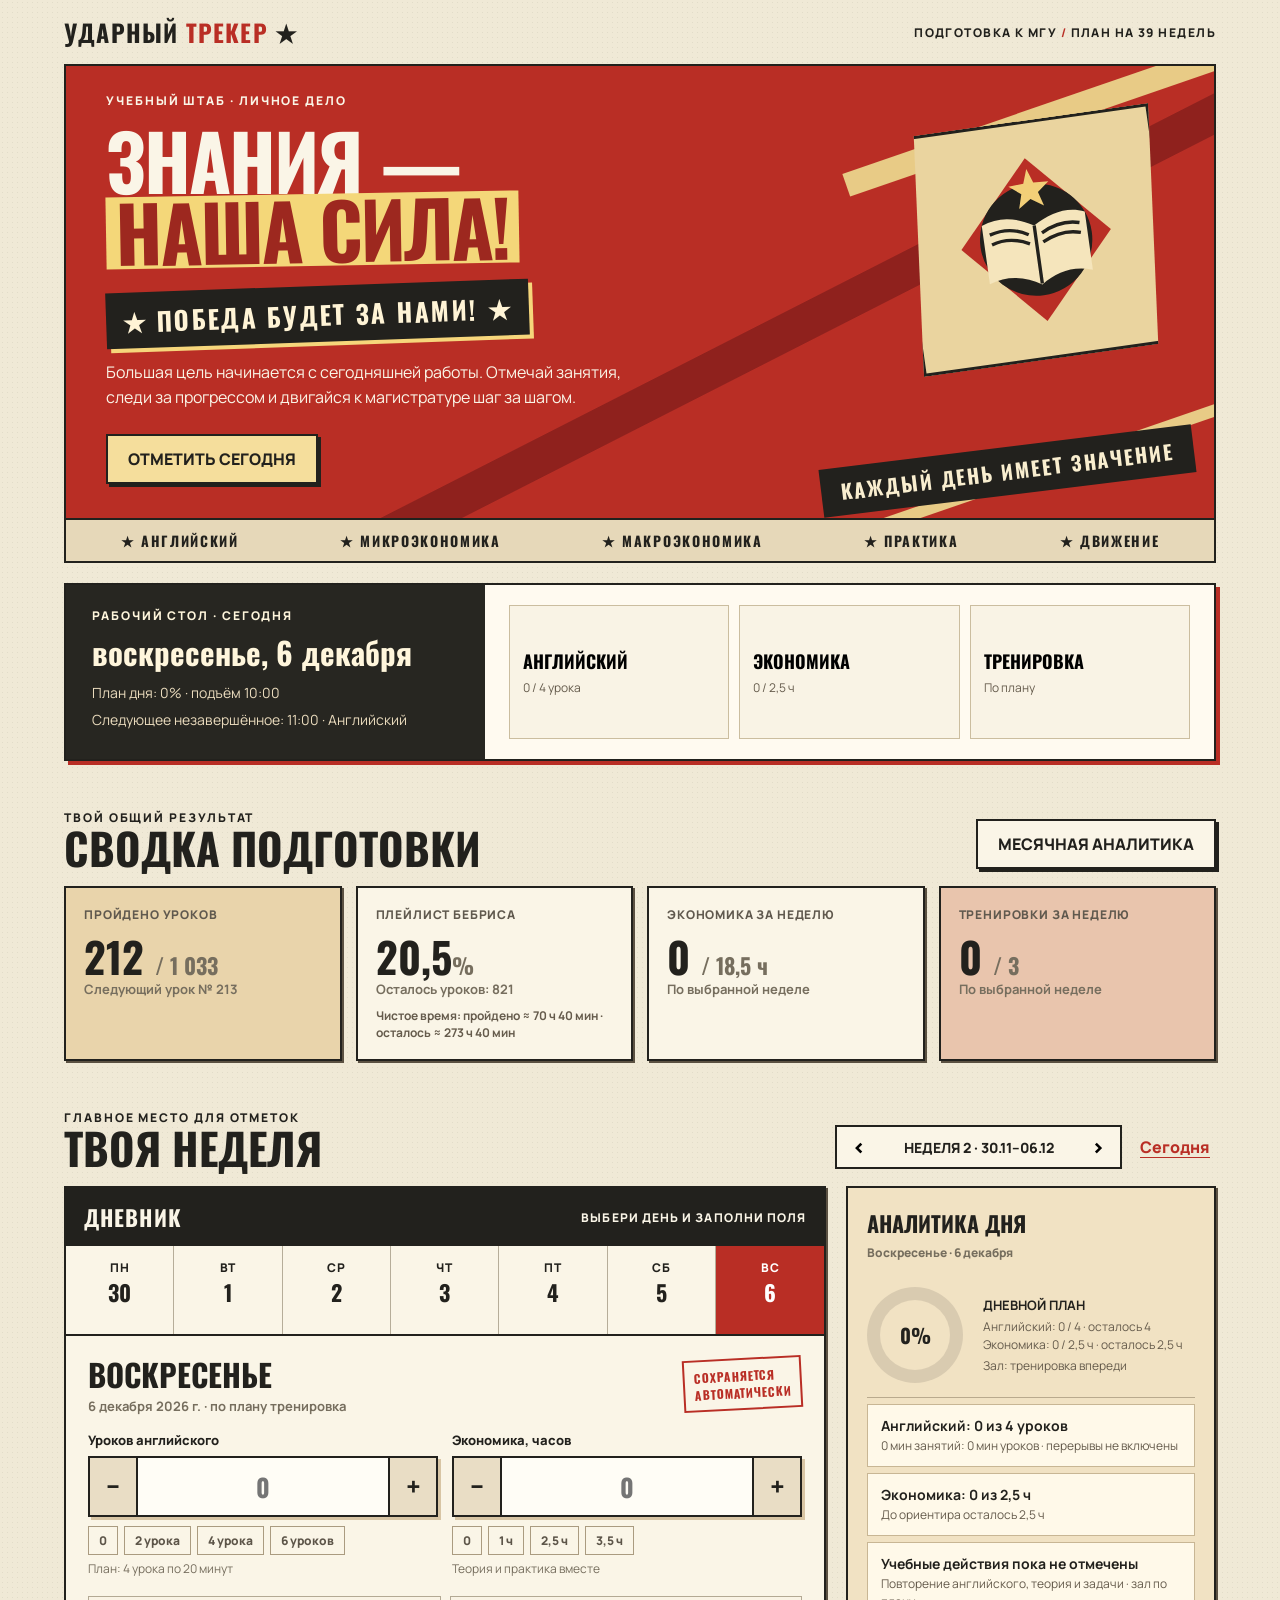
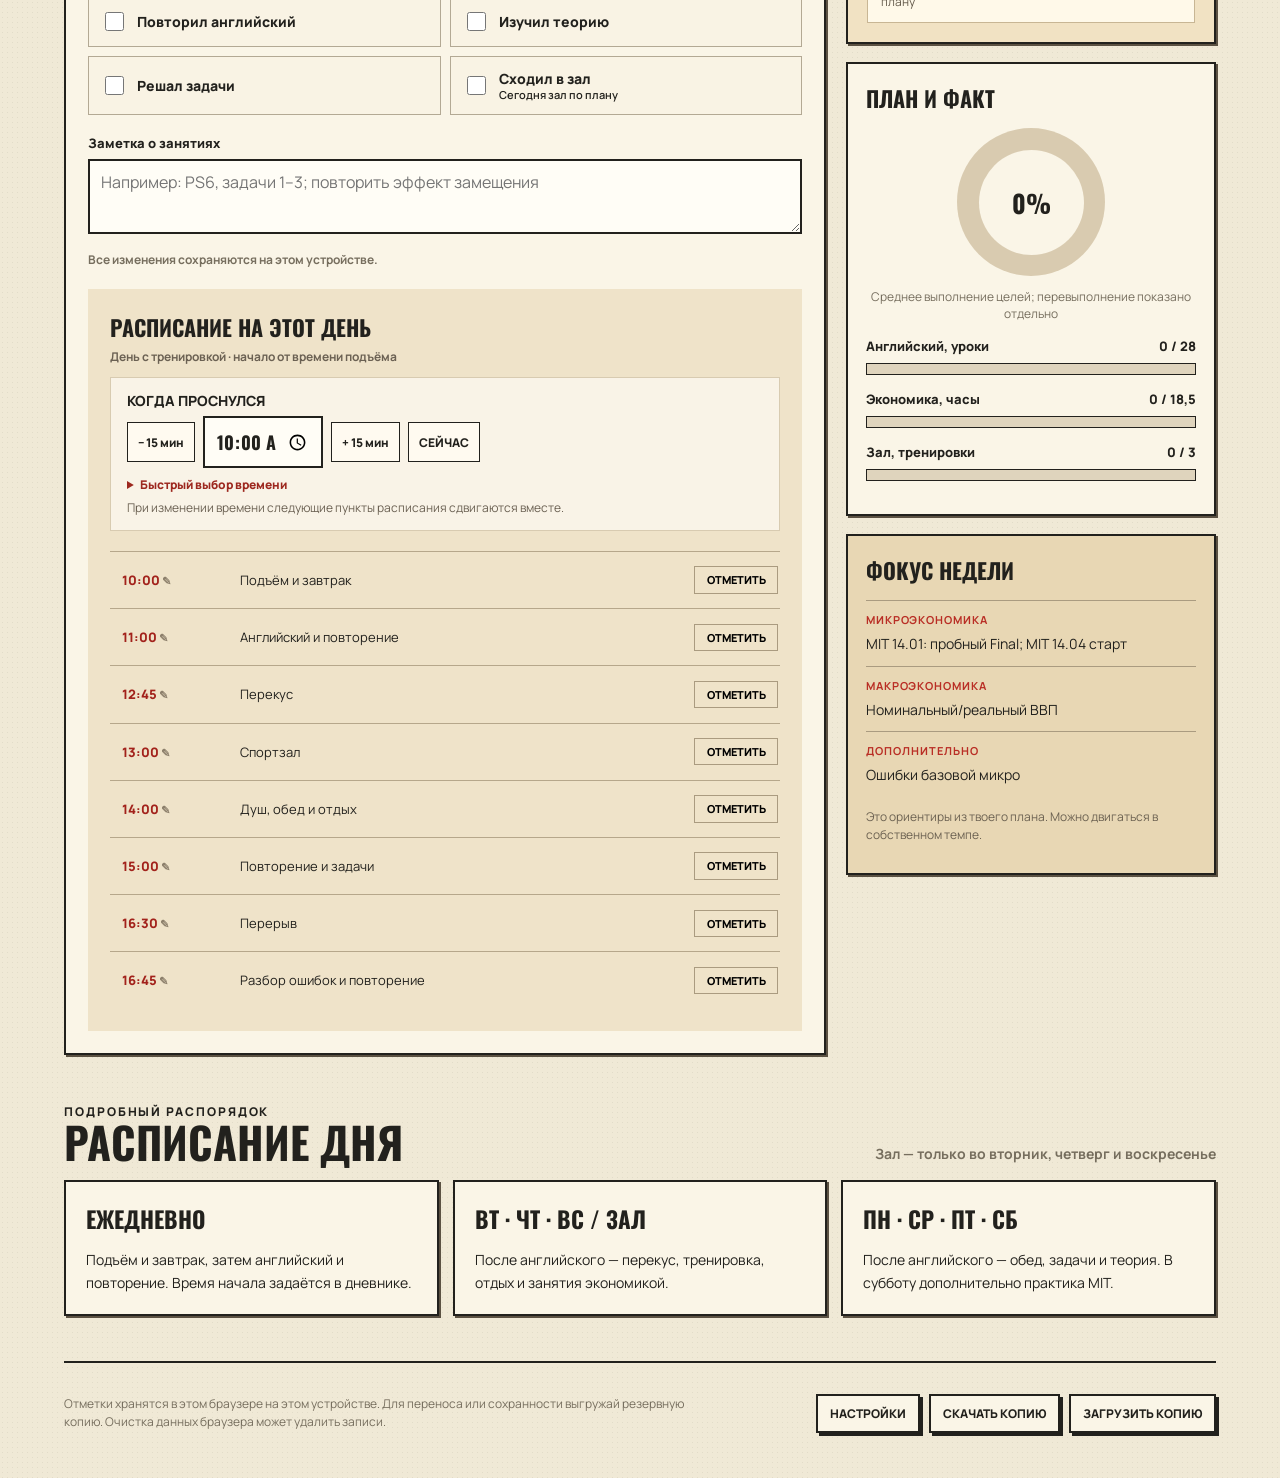
==== commit 0ac0983a: "Shift subsequent schedule items and add monthly close button" ====
--- a/docs/tracker/index.html
+++ b/docs/tracker/index.html
@@ -40,6 +40,8 @@
 
 /* Компактный распорядок */
 .day-schedule{background:#efe3c9;padding:22px}.wake-control{padding:13px 16px;margin:12px 0 20px;background:#f9f3e7;border-color:#d8cbb1}.wake-control label{margin-bottom:6px}.wake-time-row{align-items:center}.wake-time-row input[type=time]{width:120px;min-height:40px;font-size:18px}.wake-step{min-height:40px;padding:6px 10px;font-size:12px}.wake-presets-toggle{margin-top:8px}.wake-presets-toggle summary{cursor:pointer;width:max-content;color:#9d281f;font-weight:800;font-size:12px}.wake-options{margin-top:8px}.wake-control small{font-size:12px;margin-top:7px}.timeline-row{grid-template-columns:116px minmax(0,1fr) auto;gap:12px;padding:10px 2px}.schedule-time-menu{position:relative}.schedule-time-menu summary{list-style:none;cursor:pointer;font-weight:800;color:#a2221b;padding:8px 9px;border:1px solid transparent;white-space:nowrap}.schedule-time-menu summary::-webkit-details-marker{display:none}.schedule-time-menu summary:after{content:' ✎';font-size:11px;color:#8d806c}.schedule-time-menu summary:hover,.schedule-time-menu[open] summary{background:#fffaf0;border-color:#c7b697}.schedule-time-controls{position:absolute;top:100%;left:0;z-index:5;width:280px;padding:10px;background:#fffaf0;border:1px solid #8d806c;box-shadow:3px 3px 0 #bcae94}.timeline-row button[data-schedule-done]{min-width:84px;font-size:11px;background:transparent;border-color:#aa9b80}.timeline-row.completed button[data-schedule-done]{background:#426447;color:white}.timeline-row.completed{padding-left:8px}@media(max-width:900px){.timeline-row{grid-template-columns:112px minmax(0,1fr) auto}.schedule-time-controls{grid-column:auto}}
+
+.month-modal .month-head{position:sticky;top:-26px;z-index:12;background:var(--cream);padding:12px 0;border-bottom:1px solid #cbbd9f}.month-close-top{border:1px solid var(--ink);background:#fffaf0;color:var(--ink);font-weight:800;padding:9px 14px;min-height:42px}.month-close-top:hover{background:var(--red);color:white}
 </style>
 </head>
 <body>
@@ -50,14 +52,14 @@
  <section class="desk" aria-label="Сегодня"><div class="desk-intro"><div class="eyebrow">Рабочий стол · сегодня</div><h2 id="deskDate"></h2><p id="deskSummary"></p><p id="deskNext"></p></div><div class="desk-actions"><button type="button" class="desk-task" id="deskEnglish"><b>Английский</b><span></span></button><button type="button" class="desk-task" id="deskEconomics"><b>Экономика</b><span></span></button><button type="button" class="desk-task" id="deskGym"><b>Тренировка</b><span></span></button></div></section><div class="section-head"><div><div class="eyebrow">Твой общий результат</div><h2>СВОДКА ПОДГОТОВКИ</h2></div><button class="button month-button" id="openMonth">МЕСЯЧНАЯ АНАЛИТИКА</button></div>
  <section class="overview" aria-label="Общий прогресс"><div class="panel metric"><div class="label">Пройдено уроков</div><div class="value" id="totalLessons">212 <span>/ 1033</span></div><div class="sub" id="nextLesson">Следующий урок № 213</div></div><div class="panel metric"><div class="label">Плейлист Бебриса</div><div class="value" id="englishPct">20,5<span>%</span></div><div class="sub" id="remaining">Осталось 821 урок</div><div class="time-summary" id="playlistTime"></div></div><div class="panel metric"><div class="label">Экономика за неделю</div><div class="value" id="econMetric">0 <span>/ 18,5 ч</span></div><div class="sub">По выбранной неделе</div></div><div class="panel metric"><div class="label">Тренировки за неделю</div><div class="value" id="gymMetric">0 <span>/ 3</span></div><div class="sub">По выбранной неделе</div></div></section>
  <div class="section-head" id="work"><div><div class="eyebrow">Главное место для отметок</div><h2>ТВОЯ НЕДЕЛЯ</h2></div><div class="weekbar"><div class="weeknav"><button id="prevWeek" aria-label="Предыдущая неделя">‹</button><span class="week-label" id="weekLabel"></span><button id="nextWeek" aria-label="Следующая неделя">›</button></div><button class="today-button" id="currentWeek">Сегодня</button></div></div>
- <section class="workgrid"><div class="panel"><div class="worktop"><strong>ДНЕВНИК</strong><span>Выбери день и заполни поля</span></div><div class="weekdays" id="weekdays"></div><div class="entry"><div class="entry-head"><div><h3 id="dayHeading"></h3><p id="dayHint"></p></div><div class="stamp" id="saveStamp">СОХРАНЯЕТСЯ<br>АВТОМАТИЧЕСКИ</div></div><div class="fieldgrid"><div class="field"><label for="lessons">Уроков английского</label><div class="number-control"><button type="button" data-adjust="lessons" data-delta="-1" aria-label="Уменьшить количество уроков">−</button><input type="number" id="lessons" min="0" max="100" step="1" inputmode="numeric" placeholder="0"><button type="button" data-adjust="lessons" data-delta="1" aria-label="Добавить урок">+</button></div><div class="quick-values" aria-label="Быстрый выбор уроков"><button type="button" data-target="lessons" data-value="0">0</button><button type="button" data-target="lessons" data-value="2">2 урока</button><button type="button" data-target="lessons" data-value="4">4 урока</button><button type="button" data-target="lessons" data-value="6">6 уроков</button></div><small>План: 4 урока по 20 минут</small></div><div class="field"><label for="economics">Экономика, часов</label><div class="number-control"><button type="button" data-adjust="economics" data-delta="-0.25" aria-label="Уменьшить время на 15 минут">−</button><input type="number" id="economics" min="0" max="24" step="0.25" inputmode="decimal" placeholder="0"><button type="button" data-adjust="economics" data-delta="0.25" aria-label="Добавить 15 минут">+</button></div><div class="quick-values" aria-label="Быстрый выбор времени"><button type="button" data-target="economics" data-value="0">0</button><button type="button" data-target="economics" data-value="1">1 ч</button><button type="button" data-target="economics" data-value="2.5">2,5 ч</button><button type="button" data-target="economics" data-value="3.5">3,5 ч</button></div><small>Теория и практика вместе</small></div></div><div class="checks"><label class="check"><input type="checkbox" id="repeat"> Повторил английский</label><label class="check"><input type="checkbox" id="theory"> Изучил теорию</label><label class="check"><input type="checkbox" id="problems"> Решал задачи</label><label class="check" id="gymLabel"><input type="checkbox" id="gym"><span>Сходил в зал<small id="gymStatus">По плану: вт, чт, вс</small></span></label></div><div class="field notes"><label for="notes">Заметка о занятиях</label><textarea id="notes" maxlength="1000" placeholder="Например: PS6, задачи 1–3; повторить эффект замещения"></textarea></div><p class="saved" id="saveMessage" aria-live="polite">Все изменения сохраняются на этом устройстве.</p><div class="day-schedule"><h3>РАСПИСАНИЕ НА ЭТОТ ДЕНЬ</h3><p class="schedule-caption" id="scheduleCaption"></p><div class="wake-control"><div class="field"><label for="wakeTime">КОГДА ПРОСНУЛСЯ</label><div class="wake-time-row"><button type="button" class="wake-step" data-wake-step="-15" aria-label="На 15 минут раньше">− 15 мин</button><input id="wakeTime" type="time" value="10:00" aria-label="Время пробуждения"><button type="button" class="wake-step" data-wake-step="15" aria-label="На 15 минут позже">+ 15 мин</button><button type="button" class="wake-step" id="wakeNow">СЕЙЧАС</button></div><details class="wake-presets-toggle"><summary>Быстрый выбор времени</summary><div class="wake-options" aria-label="Быстрый выбор времени"><button type="button" class="wake-preset" data-wake="07:00">07:00</button><button type="button" class="wake-preset" data-wake="08:00">08:00</button><button type="button" class="wake-preset" data-wake="09:00">09:00</button><button type="button" class="wake-preset" data-wake="10:00">10:00</button><button type="button" class="wake-preset" data-wake="11:00">11:00</button><button type="button" class="wake-preset" data-wake="12:00">12:00</button></div></details></div><small>Укажи время подъёма — расписание выбранного дня сдвинется автоматически.</small></div><div id="todaySchedule"></div></div></div></div>
+ <section class="workgrid"><div class="panel"><div class="worktop"><strong>ДНЕВНИК</strong><span>Выбери день и заполни поля</span></div><div class="weekdays" id="weekdays"></div><div class="entry"><div class="entry-head"><div><h3 id="dayHeading"></h3><p id="dayHint"></p></div><div class="stamp" id="saveStamp">СОХРАНЯЕТСЯ<br>АВТОМАТИЧЕСКИ</div></div><div class="fieldgrid"><div class="field"><label for="lessons">Уроков английского</label><div class="number-control"><button type="button" data-adjust="lessons" data-delta="-1" aria-label="Уменьшить количество уроков">−</button><input type="number" id="lessons" min="0" max="100" step="1" inputmode="numeric" placeholder="0"><button type="button" data-adjust="lessons" data-delta="1" aria-label="Добавить урок">+</button></div><div class="quick-values" aria-label="Быстрый выбор уроков"><button type="button" data-target="lessons" data-value="0">0</button><button type="button" data-target="lessons" data-value="2">2 урока</button><button type="button" data-target="lessons" data-value="4">4 урока</button><button type="button" data-target="lessons" data-value="6">6 уроков</button></div><small>План: 4 урока по 20 минут</small></div><div class="field"><label for="economics">Экономика, часов</label><div class="number-control"><button type="button" data-adjust="economics" data-delta="-0.25" aria-label="Уменьшить время на 15 минут">−</button><input type="number" id="economics" min="0" max="24" step="0.25" inputmode="decimal" placeholder="0"><button type="button" data-adjust="economics" data-delta="0.25" aria-label="Добавить 15 минут">+</button></div><div class="quick-values" aria-label="Быстрый выбор времени"><button type="button" data-target="economics" data-value="0">0</button><button type="button" data-target="economics" data-value="1">1 ч</button><button type="button" data-target="economics" data-value="2.5">2,5 ч</button><button type="button" data-target="economics" data-value="3.5">3,5 ч</button></div><small>Теория и практика вместе</small></div></div><div class="checks"><label class="check"><input type="checkbox" id="repeat"> Повторил английский</label><label class="check"><input type="checkbox" id="theory"> Изучил теорию</label><label class="check"><input type="checkbox" id="problems"> Решал задачи</label><label class="check" id="gymLabel"><input type="checkbox" id="gym"><span>Сходил в зал<small id="gymStatus">По плану: вт, чт, вс</small></span></label></div><div class="field notes"><label for="notes">Заметка о занятиях</label><textarea id="notes" maxlength="1000" placeholder="Например: PS6, задачи 1–3; повторить эффект замещения"></textarea></div><p class="saved" id="saveMessage" aria-live="polite">Все изменения сохраняются на этом устройстве.</p><div class="day-schedule"><h3>РАСПИСАНИЕ НА ЭТОТ ДЕНЬ</h3><p class="schedule-caption" id="scheduleCaption"></p><div class="wake-control"><div class="field"><label for="wakeTime">КОГДА ПРОСНУЛСЯ</label><div class="wake-time-row"><button type="button" class="wake-step" data-wake-step="-15" aria-label="На 15 минут раньше">− 15 мин</button><input id="wakeTime" type="time" value="10:00" aria-label="Время пробуждения"><button type="button" class="wake-step" data-wake-step="15" aria-label="На 15 минут позже">+ 15 мин</button><button type="button" class="wake-step" id="wakeNow">СЕЙЧАС</button></div><details class="wake-presets-toggle"><summary>Быстрый выбор времени</summary><div class="wake-options" aria-label="Быстрый выбор времени"><button type="button" class="wake-preset" data-wake="07:00">07:00</button><button type="button" class="wake-preset" data-wake="08:00">08:00</button><button type="button" class="wake-preset" data-wake="09:00">09:00</button><button type="button" class="wake-preset" data-wake="10:00">10:00</button><button type="button" class="wake-preset" data-wake="11:00">11:00</button><button type="button" class="wake-preset" data-wake="12:00">12:00</button></div></details></div><small>При изменении времени следующие пункты расписания сдвигаются вместе.</small></div><div id="todaySchedule"></div></div></div></div>
  <aside class="side"><div class="panel analytics"><h3>АНАЛИТИКА ДНЯ</h3><p class="analytics-date" id="dailyDate"></p><div class="daily-progress"><div class="daily-ring" id="dailyRing" role="img" aria-label="Выполнение дневного плана"></div><div class="daily-progress-copy"><strong>ДНЕВНОЙ ПЛАН</strong><span id="dailyProgressEnglish"></span><span id="dailyProgressEcon"></span><span id="dailyProgressGym" class="gym-mini"></span><span id="dailyProgressExtra" class="extra"></span></div></div><div class="daily-item"><div class="mini-ring" id="englishRing" role="img"></div><strong id="dailyEnglish"></strong><small id="dailyEnglishDetail"></small></div><div class="daily-item"><div class="mini-ring" id="econRing" role="img"></div><strong id="dailyEcon"></strong><small id="dailyEconDetail"></small></div><div class="daily-item"><div class="mini-ring" id="checksRing" role="img"></div><strong id="dailyChecks"></strong><small id="dailyChecksDetail"></small></div></div><div class="panel weekly"><h3>ПЛАН И ФАКТ</h3><div class="weekly-chart" id="weeklyChart" role="img" aria-label="Выполнение недельного плана"></div><span class="over-badge" id="overBadge" aria-live="polite"></span><p id="chartCaption" style="text-align:center;font-size:12px;color:#766e5e">Среднее выполнение трёх целей за неделю</p><div class="progress-line"><div class="progress-top"><span>Английский, уроки</span><span id="lessonBarText"></span></div><div class="bar"><i id="lessonBar"></i></div></div><div class="progress-line"><div class="progress-top"><span>Экономика, часы</span><span id="econBarText"></span></div><div class="bar"><i id="econBar"></i></div></div><div class="progress-line"><div class="progress-top"><span>Зал, тренировки</span><span id="gymBarText"></span></div><div class="bar"><i id="gymBar"></i></div></div></div><div class="panel plan"><h3>ФОКУС НЕДЕЛИ</h3><div class="plan-item"><b>Микроэкономика</b><span id="microPlan"></span></div><div class="plan-item"><b>Макроэкономика</b><span id="macroPlan"></span></div><div class="plan-item"><b>Дополнительно</b><span id="extraPlan"></span></div><p class="plan-disclaimer">Это ориентиры из твоего плана. Можно двигаться в собственном темпе.</p></div></aside></section>
  <div class="section-head"><div><div class="eyebrow">Подробный распорядок</div><h2>РАСПИСАНИЕ ДНЯ</h2></div><p>Зал — только во вторник, четверг и воскресенье</p></div>
  <section class="schedule"><div class="panel"><h3>ЕЖЕДНЕВНО</h3><p>Подъём и завтрак, затем английский и повторение. Время начала задаётся в дневнике.</p></div><div class="panel"><h3>ВТ · ЧТ · ВС / ЗАЛ</h3><p>После английского — перекус, тренировка, отдых и занятия экономикой.</p></div><div class="panel"><h3>ПН · СР · ПТ · СБ</h3><p>После английского — обед, задачи и теория. В субботу дополнительно практика MIT.</p></div></section>
 
  <footer class="footer"><p>Отметки хранятся в этом браузере на этом устройстве. Для переноса или сохранности выгружай резервную копию. Очистка данных браузера может удалить записи.</p><div class="actions"><button class="button" id="settingsBtn">НАСТРОЙКИ</button><button class="button" id="exportBtn">СКАЧАТЬ КОПИЮ</button><button class="button" id="importBtn">ЗАГРУЗИТЬ КОПИЮ</button><input id="importFile" class="hidden" type="file" accept="application/json,.json"></div></footer>
 </div>
-<dialog class="modal month-modal" id="monthDialog"><div class="month-head"><div><div class="eyebrow">Личное дело · сводка</div><h2>МЕСЯЧНАЯ АНАЛИТИКА</h2></div><div class="month-nav"><button type="button" class="button" id="prevMonth" aria-label="Предыдущий месяц">‹</button><span class="month-label" id="monthLabel"></span><button type="button" class="button" id="nextMonth" aria-label="Следующий месяц">›</button></div></div><div class="month-metrics" id="monthMetrics"></div><div class="month-insights" id="monthInsights"></div><div class="month-charts"><section class="month-chart"><h3>АНГЛИЙСКИЙ ПО ДНЯМ</h3><p class="month-note">Количество завершённых уроков · штриховка — нет записи</p><div class="chart-legend"><span>В пределах плана</span><span class="extra">Сверх плана</span></div><div class="histogram" id="monthLessons"></div><div class="month-axis"><span>1 число</span><span>дни месяца</span><span id="lessonLast"></span></div></section><section class="month-chart"><h3>ЭКОНОМИКА ПО ДНЯМ</h3><p class="month-note">Часы теории и практики · штриховка — нет записи</p><div class="chart-legend"><span>В пределах плана</span><span class="extra">Сверх плана</span></div><div class="histogram" id="monthEcon"></div><div class="month-axis"><span>1 число</span><span>дни месяца</span><span id="econLast"></span></div></section><section class="month-chart"><h3>ТРЕНИРОВКИ</h3><p class="training-legend">Красный — выполнено · красная рамка — день по плану</p><div class="training-grid" id="monthGym"></div></section><section class="month-chart"><h3>УЧЕБНЫЕ ДЕЙСТВИЯ</h3><p class="month-note">Сколько раз за месяц отмечены действия</p><div id="monthChecks"></div><p class="month-note">Данные зависят от отметок в дневнике. Пустой день не считается выполненным.</p></section></div><section class="routine-section"><h3>РАСПОРЯДОК ДНЯ</h3><p class="routine-message">По сохранённому времени подъёма и отметкам «Готово» в расписании. Значение подъёма по умолчанию — 10:00.</p><div class="routine-cards"><div class="routine-card"><span>Средний сохранённый подъём</span><b id="routineWake">—</b><small id="routineWakeCount"></small></div><div class="routine-card"><span>Выполнено блоков</span><b id="routineDone">0</b><small>По отметкам в расписании</small></div><div class="routine-card"><span>Дней с отметками</span><b id="routineDays">0</b><small>Хотя бы один выполненный блок</small></div></div><div class="routine-graph"><strong>ОТМЕЧЕННЫЕ БЛОКИ ПО ДНЯМ</strong><p class="routine-message">Штриховка — отметок в расписании не было. Наведи на столбец для подробностей.</p><div class="histogram" id="routineBars"></div><div class="month-axis"><span>1 число</span><span>дни месяца</span><span id="routineLast"></span></div></div><p class="routine-message" id="routineInsight"></p></section><div class="actions"><button class="button" type="button" id="closeMonth">ЗАКРЫТЬ</button></div></dialog><dialog class="modal" id="settingsDialog"><form id="settingsForm"><h2>НАСТРОЙКИ</h2><p>Меняй стартовый прогресс, если он устарел. Новые уроки из дневника прибавляются к нему.</p><div class="field"><label for="baseInput">Пройдено уроков до начала трекера</label><input type="number" id="baseInput" min="0" max="10000" required></div><div class="field"><label for="totalInput">Всего уроков в плейлисте</label><input type="number" id="totalInput" min="1" max="10000" required></div><div class="field"><label for="goalInput">Цель по экономике, часов в неделю</label><input type="number" id="goalInput" min="0.25" max="100" step="0.25" required></div><div class="actions"><button type="submit" class="button red">СОХРАНИТЬ</button><button type="button" class="button" id="closeSettings">ОТМЕНА</button></div></form></dialog>
+<dialog class="modal month-modal" id="monthDialog"><div class="month-head"><div><div class="eyebrow">Личное дело · сводка</div><h2>МЕСЯЧНАЯ АНАЛИТИКА</h2></div><div class="month-nav"><button type="button" class="button" id="prevMonth" aria-label="Предыдущий месяц">‹</button><span class="month-label" id="monthLabel"></span><button type="button" class="button" id="nextMonth" aria-label="Следующий месяц">›</button><button type="button" class="month-close-top" id="closeMonthTop" aria-label="Закрыть месячную аналитику">✕ ЗАКРЫТЬ</button></div></div><div class="month-metrics" id="monthMetrics"></div><div class="month-insights" id="monthInsights"></div><div class="month-charts"><section class="month-chart"><h3>АНГЛИЙСКИЙ ПО ДНЯМ</h3><p class="month-note">Количество завершённых уроков · штриховка — нет записи</p><div class="chart-legend"><span>В пределах плана</span><span class="extra">Сверх плана</span></div><div class="histogram" id="monthLessons"></div><div class="month-axis"><span>1 число</span><span>дни месяца</span><span id="lessonLast"></span></div></section><section class="month-chart"><h3>ЭКОНОМИКА ПО ДНЯМ</h3><p class="month-note">Часы теории и практики · штриховка — нет записи</p><div class="chart-legend"><span>В пределах плана</span><span class="extra">Сверх плана</span></div><div class="histogram" id="monthEcon"></div><div class="month-axis"><span>1 число</span><span>дни месяца</span><span id="econLast"></span></div></section><section class="month-chart"><h3>ТРЕНИРОВКИ</h3><p class="training-legend">Красный — выполнено · красная рамка — день по плану</p><div class="training-grid" id="monthGym"></div></section><section class="month-chart"><h3>УЧЕБНЫЕ ДЕЙСТВИЯ</h3><p class="month-note">Сколько раз за месяц отмечены действия</p><div id="monthChecks"></div><p class="month-note">Данные зависят от отметок в дневнике. Пустой день не считается выполненным.</p></section></div><section class="routine-section"><h3>РАСПОРЯДОК ДНЯ</h3><p class="routine-message">По сохранённому времени подъёма и отметкам «Готово» в расписании. Значение подъёма по умолчанию — 10:00.</p><div class="routine-cards"><div class="routine-card"><span>Средний сохранённый подъём</span><b id="routineWake">—</b><small id="routineWakeCount"></small></div><div class="routine-card"><span>Выполнено блоков</span><b id="routineDone">0</b><small>По отметкам в расписании</small></div><div class="routine-card"><span>Дней с отметками</span><b id="routineDays">0</b><small>Хотя бы один выполненный блок</small></div></div><div class="routine-graph"><strong>ОТМЕЧЕННЫЕ БЛОКИ ПО ДНЯМ</strong><p class="routine-message">Штриховка — отметок в расписании не было. Наведи на столбец для подробностей.</p><div class="histogram" id="routineBars"></div><div class="month-axis"><span>1 число</span><span>дни месяца</span><span id="routineLast"></span></div></div><p class="routine-message" id="routineInsight"></p></section><div class="actions"><button class="button" type="button" id="closeMonth">ЗАКРЫТЬ</button></div></dialog><dialog class="modal" id="settingsDialog"><form id="settingsForm"><h2>НАСТРОЙКИ</h2><p>Меняй стартовый прогресс, если он устарел. Новые уроки из дневника прибавляются к нему.</p><div class="field"><label for="baseInput">Пройдено уроков до начала трекера</label><input type="number" id="baseInput" min="0" max="10000" required></div><div class="field"><label for="totalInput">Всего уроков в плейлисте</label><input type="number" id="totalInput" min="1" max="10000" required></div><div class="field"><label for="goalInput">Цель по экономике, часов в неделю</label><input type="number" id="goalInput" min="0.25" max="100" step="0.25" required></div><div class="actions"><button type="submit" class="button red">СОХРАНИТЬ</button><button type="button" class="button" id="closeSettings">ОТМЕНА</button></div></form></dialog>
 <script>
 'use strict';
 const START=new Date(2026,10,23), DAYS=273, KEY='mgu_tracker_agit_v1', WEEKLY_PLANS=[["MIT 14.01: PS6–8 + тест","ВВП, национальные счета","Англ.: урок 213 и далее"],["MIT 14.01: пробный Final; MIT 14.04 старт","Номинальный/реальный ВВП","Ошибки базовой микро"],["Предпочтения, бюджет и полезность","Инфляция, ценовые индексы","Английский: терминология"],["Оптимум потребителя, спрос","Безработица и рынок труда","Повторение PS6–8"],["Слуцкий, эффекты дохода/замещения","AD–AS","Мини-тест микро"],["Фирма, производственная функция, издержки","Кейнсианский крест","Задачи на оптимизацию"],["Прибыль, совершенная конкуренция","IS–LM: введение","Задачи MIT"],["Монополия, ценовая дискриминация","IS–LM: задачи","Повторение теории фирмы"],["Курно, Бертран, Штакельберг","Фискальная и денежная политика","Решение новых задач"],["Теория игр, внешние эффекты","Модель Солоу: основы","Промежуточная проверка"],["Общее равновесие и благосостояние","Солоу: динамика и рост","Повторение через 14 дней"],["Риск, межвременной выбор","Макро: базовый пробный экзамен","Итог MIT Intermediate"],["Сложные задачи по микро","AD–AS, IS–LM вместе","Журнал ошибок"],["Пробный экзамен по микро","Кривая Филлипса","Английский: научный текст"],["Повторение: олигополия и рынок","Открытая экономика","Институциональная: основы"],["Микро: повторение математических моделей","Манделл—Флеминг","Контракты и асимметрия"],["Микро: комплексные задачи","Пробный экзамен по макро","Повторение слабых тем"],["Микро: практика","Макро: практика","Права собственности, Коуз"],["Налоги и общественное благосостояние","Национальные счета: детали","Индексы и ВВП"],["Микро: экономические кейсы","Макро: текущие темы","Неравенство, доходы"],["Микро: задачи на время","Макро: задачи на время","Демография: рождаемость/смертность"],["Микро: разбор ошибок","Макро: разбор ошибок","Миграция, возрастная структура"],["Микро: повторение","Макро: повторение","Система национальных счетов"],["Рынки и конкуренция: задачи","Макро: экономический рост","Джини, медиана, индексы"],["Микро: налоговые эффекты","Макро: фискальная политика","Государственные финансы"],["Микро: комбинированные задачи","Макро: комбинированные задачи","Демографические коэффициенты"],["Тест: теория микро","Тест: теория макро","Институциональная + статистика"],["Полный пробный вариант №1","Разбор ошибок варианта №1","Английский текст"],["Пробный вариант №2","Ошибки и конспекты","Проверить правила приёма 2027"],["Сложные темы микро","Сложные темы макро","Институциональная экономика"],["Пробный вариант №3","Разбор ошибок","Статистика и демография"],["Тренажёр МГУ: блок микро","Тренажёр МГУ: блок макро","Английский: тренировочные тесты"],["Пробный вариант №4","Разбор ошибок","Формулы: единый справочник"],["Микро: слабые темы","Макро: слабые темы","Повторение статистики"],["Тренажёр МГУ: смешанные задачи","Анализ ошибок","Повторение институтов"],["Пробный вариант №5","Разбор ошибок","Английский: текст и терминология"],["Микро: точечная проработка","Макро: точечная проработка","Документы и сроки приёма"],["Экзамен на время","Повторение ключевых моделей","Без новых больших курсов"],["Лёгкое повторение микро","Лёгкое повторение макро","Резерв / актуальные даты приёма"]];
@@ -94,7 +96,7 @@
  if(selected===6){gymSchedule[5][1]='Повторение и задачи';gymSchedule[7][1]='Разбор ошибок и повторение'}
  $('scheduleCaption').textContent=(plannedGym?'День с тренировкой':'День без тренировки')+' · начало от времени подъёма';
  const wake=/^([01]\d|2[0-3]):[0-5]\d$/.test(v.wakeTime||'')?v.wakeTime:'10:00'; const [wh,wm]=wake.split(':').map(Number); const shift=wh*60+wm-600; const adjust=t=>{let [h,m]=t.split(':').map(Number), total=h*60+m+shift, n=(total+1440)%1440;return String(Math.floor(n/60)).padStart(2,'0')+':'+String(n%60).padStart(2,'0')+(total>=1440?' (+1 день)':'')};
- $('todaySchedule').innerHTML=(plannedGym?gymSchedule:regular).map(([time,label],i)=>{const times=time.split('–').map(adjust),override=v.scheduleTimes?.[i],start=override||times[0].slice(0,5),done=!!v.scheduleDone?.[i];return '<div class="timeline-row '+(done?'completed':'')+'"><details class="schedule-time-menu"><summary aria-label="Изменить время: '+label+'">'+(override||times[0])+'</summary><div class="schedule-time-controls"><button type="button" data-schedule-adjust="-15" aria-label="На 15 минут раньше: '+label+'">−15</button><input type="time" data-schedule-time="'+i+'" value="'+start+'" aria-label="Время начала: '+label+'"><button type="button" data-schedule-adjust="15" aria-label="На 15 минут позже: '+label+'">+15</button><button type="button" data-schedule-now aria-label="Текущее время: '+label+'">СЕЙЧАС</button><button type="button" data-schedule-reset class="schedule-reset" aria-label="Вернуть время по распорядку: '+label+'">СБРОС</button></div></details><span>'+label+'</span><button type="button" data-schedule-done="'+i+'" aria-pressed="'+done+'">'+(done?'✓ ГОТОВО':'ОТМЕТИТЬ')+'</button></div>'}).join('');
+ $('todaySchedule').innerHTML=(plannedGym?gymSchedule:regular).map(([time,label],i)=>{const times=time.split('–').map(adjust),override=v.scheduleTimes?.[i],start=override||times[0].slice(0,5),done=!!v.scheduleDone?.[i];return '<div class="timeline-row '+(done?'completed':'')+'"><details class="schedule-time-menu"><summary aria-label="Изменить время: '+label+'">'+(override||times[0])+'</summary><div class="schedule-time-controls"><button type="button" data-schedule-adjust="-15" aria-label="На 15 минут раньше: '+label+'">−15</button><input type="time" data-schedule-time="'+i+'" data-default-time="'+times[0].slice(0,5)+'" value="'+start+'" aria-label="Время начала: '+label+'"><button type="button" data-schedule-adjust="15" aria-label="На 15 минут позже: '+label+'">+15</button><button type="button" data-schedule-now aria-label="Текущее время: '+label+'">СЕЙЧАС</button><button type="button" data-schedule-reset class="schedule-reset" aria-label="Вернуть время по распорядку: '+label+'">СБРОС</button></div></details><span>'+label+'</span><button type="button" data-schedule-done="'+i+'" aria-pressed="'+done+'">'+(done?'✓ ГОТОВО':'ОТМЕТИТЬ')+'</button></div>'}).join('');
 }
 function updateChart(t,s){const p=Math.round((Math.min(t.lessons/28,1)+Math.min(t.economics/(Number(s.econGoal)||1),1)+Math.min(t.gym/3,1))/3*100),el=$('weeklyChart');el.style.setProperty('--progress',Math.min(p,100)+'%');el.dataset.label=p+'%';el.classList.toggle('over',p>100);$('overBadge').textContent=[t.lessons>28?'★ +'+fmt(t.lessons-28)+' уроков':null,t.economics>Number(s.econGoal)?'★ +'+fmt(t.economics-Number(s.econGoal))+' ч':null,t.gym>3?'★ +'+fmt(t.gym-3)+' тренировок':null].filter(Boolean).join(' · ');el.setAttribute('aria-label','Выполнение недельного плана: '+p+' процентов'+(p>100?', план перевыполнен':''));$('chartCaption').textContent='Среднее выполнение целей; перевыполнение показано отдельно'}
 function renderDesk(){const d=new Date(),i=indexOf(d),day=(i%7+7)%7,v=state.days[dateKey(d)]||{},eg=day===5?3.5:2.5,planned=gymDay(day),lessons=Number(v.lessons)||0,hours=Number(v.economics)||0,complete=lessons>=4&&hours>=eg&&(!planned||v.gym),p=Math.round(((complete?lessons/4:Math.min(lessons/4,1))+(complete?hours/eg:Math.min(hours/eg,1))+(planned?(v.gym?1:0):0))/(planned?3:2)*100);$('deskDate').textContent=dateFmt(d,{weekday:'long',day:'numeric',month:'long'});$('deskSummary').textContent='План дня: '+p+'% · подъём '+(v.wakeTime||'10:00');const next=lessons<4?['Английский',1,60]:planned&&!v.gym?['Тренировка',3,180]:hours<eg?['Экономика',planned?5:3,planned?300:210]:null;let nextTime='';if(next){const parts=(v.wakeTime||'10:00').split(':').map(Number),minutes=(parts[0]*60+parts[1]+next[2])%1440;nextTime=v.scheduleTimes?.[next[1]]||String(Math.floor(minutes/60)).padStart(2,'0')+':'+String(minutes%60).padStart(2,'0')}$('deskNext').textContent=next?'Следующее незавершённое: '+nextTime+' · '+next[0]:'Все основные цели выполнены';for(const [id,label,done,off] of [['deskEnglish',fmt(lessons)+' / 4 урока',lessons>=4,false],['deskEconomics',fmt(hours)+' / '+fmt(eg)+' ч',hours>=eg,false],['deskGym',planned?(v.gym?'Выполнена':'По плану'):'Не запланирована',!!v.gym,!planned]]){const el=$(id);el.querySelector('span').textContent=label;el.classList.toggle('done',done);el.classList.toggle('off',off)}}
@@ -106,10 +108,11 @@
  $('weekdays').innerHTML=dayNames.map((n,i)=>{let d=getDay(week,i),v=state.days[dateKey(d)]||{},marked=Object.values(v).some(x=>x!==''&&x!==false&&x!=null&&x!==0);return `<button type="button" class="day ${i===selected?'selected':''}" data-day="${i}" aria-pressed="${i===selected}" aria-label="${longDays[i]}, ${dateFmt(d,{day:'numeric',month:'long'})}"><span>${n}</span><strong>${d.getDate()}</strong><small>${marked?'●':'&nbsp;'}</small></button>`}).join('');
  $('dayHeading').textContent=longDays[selected];$('dayHint').textContent=dateFmt(getDay(week,selected),{day:'numeric',month:'long',year:'numeric'})+([1,3,6].includes(selected)?' · по плану тренировка':' · учебный день');let v=data();$('wakeTime').value=v.wakeTime||'10:00';updateWakePresets();$('lessons').value=v.lessons??'';$('economics').value=v.economics??'';$('notes').value=v.notes??'';for(const k of ['repeat','theory','problems','gym'])$(k).checked=!!v[k];renderDayDetails(v);updateQuick();
  for(const [name,value,goal] of [['lesson',t.lessons,28],['econ',t.economics,Number(s.econGoal)],['gym',t.gym,3]]){$(`${name}BarText`).textContent=`${fmt(value)} / ${fmt(goal)}${value>goal?' ★ +'+fmt(value-goal):''}`;$(`${name}BarText`).closest('.progress-line').classList.toggle('over',value>goal);$(`${name}Bar`).style.width=Math.min(100,goal?value/goal*100:0)+'%'}let p=WEEKLY_PLANS[week]||[];$('microPlan').textContent=p[0]||'Повторение и практика';$('macroPlan').textContent=p[1]||'Повторение и практика';$('extraPlan').textContent=p[2]||'Разбор ошибок и английский';}
-function change(){let v={...data()};for(const k of ['lessons','economics']){let el=$(k),value=el.value;if(value!==''&&(!el.validity.valid||Number(value)<0)){$('saveMessage').textContent='Проверь введённое значение.';return}if(value==='')delete v[k];else v[k]=Number(value)}for(const k of ['repeat','theory','problems','gym'])v[k]=$(k).checked;v.notes=$('notes').value;v.wakeTime=$('wakeTime').value||'10:00';state.days[current()]=v;persist();renderDayDetails(v);renderDesk();updateQuick();let t=totals(),s=state.settings,count=Number(s.base)+t.all,remain=Math.max(0,Number(s.total)-count);$('playlistTime').textContent='Чистое время: пройдено ≈ '+duration(count*20)+' · осталось ≈ '+duration(remain*20);$('totalLessons').innerHTML=`${fmt(count)} <span>/ ${fmt(s.total)}</span>`;$('nextLesson').textContent=remain?`Следующий урок № ${fmt(count+1)}`:'Плейлист завершён';$('englishPct').innerHTML=`${fmt(Math.round(count/Number(s.total)*1000)/10)}<span>%</span>`;$('remaining').textContent=`Осталось уроков: ${fmt(remain)}`;$('econMetric').innerHTML=`${fmt(t.economics)} <span>/ ${fmt(s.econGoal)} ч</span>`;$('gymMetric').innerHTML=`${t.gym} <span>/ 3</span>`;for(const [name,value,goal] of [['lesson',t.lessons,28],['econ',t.economics,Number(s.econGoal)],['gym',t.gym,3]]){$(`${name}BarText`).textContent=`${fmt(value)} / ${fmt(goal)}${value>goal?' ★ +'+fmt(value-goal):''}`;$(`${name}BarText`).closest('.progress-line').classList.toggle('over',value>goal);$(`${name}Bar`).style.width=Math.min(100,value/goal*100)+'%'}updateChart(t,s);let dot=$('weekdays').querySelector(`[data-day="${selected}"] small`);dot.textContent=Object.values(v).some(x=>x!==''&&x!==false&&x!=null&&x!==0)?'●':'';}
+function timeMinutes(t){const [h,m]=t.split(':').map(Number);return h*60+m}function timeShift(t,delta){let n=(timeMinutes(t)+delta+1440*2)%1440;return String(Math.floor(n/60)).padStart(2,'0')+':'+String(n%60).padStart(2,'0')}function timeDelta(oldTime,newTime){return (timeMinutes(newTime)-timeMinutes(oldTime)+2160)%1440-720}
+function change(){let v={...data()};for(const k of ['lessons','economics']){let el=$(k),value=el.value;if(value!==''&&(!el.validity.valid||Number(value)<0)){$('saveMessage').textContent='Проверь введённое значение.';return}if(value==='')delete v[k];else v[k]=Number(value)}for(const k of ['repeat','theory','problems','gym'])v[k]=$(k).checked;v.notes=$('notes').value;const oldWake=v.wakeTime||'10:00',newWake=$('wakeTime').value||'10:00';if(oldWake!==newWake&&v.scheduleTimes){const shift=timeDelta(oldWake,newWake);v.scheduleTimes=Object.fromEntries(Object.entries(v.scheduleTimes).map(([i,t])=>[i,timeShift(t,shift)]))}v.wakeTime=newWake;state.days[current()]=v;persist();renderDayDetails(v);renderDesk();updateQuick();let t=totals(),s=state.settings,count=Number(s.base)+t.all,remain=Math.max(0,Number(s.total)-count);$('playlistTime').textContent='Чистое время: пройдено ≈ '+duration(count*20)+' · осталось ≈ '+duration(remain*20);$('totalLessons').innerHTML=`${fmt(count)} <span>/ ${fmt(s.total)}</span>`;$('nextLesson').textContent=remain?`Следующий урок № ${fmt(count+1)}`:'Плейлист завершён';$('englishPct').innerHTML=`${fmt(Math.round(count/Number(s.total)*1000)/10)}<span>%</span>`;$('remaining').textContent=`Осталось уроков: ${fmt(remain)}`;$('econMetric').innerHTML=`${fmt(t.economics)} <span>/ ${fmt(s.econGoal)} ч</span>`;$('gymMetric').innerHTML=`${t.gym} <span>/ 3</span>`;for(const [name,value,goal] of [['lesson',t.lessons,28],['econ',t.economics,Number(s.econGoal)],['gym',t.gym,3]]){$(`${name}BarText`).textContent=`${fmt(value)} / ${fmt(goal)}${value>goal?' ★ +'+fmt(value-goal):''}`;$(`${name}BarText`).closest('.progress-line').classList.toggle('over',value>goal);$(`${name}Bar`).style.width=Math.min(100,value/goal*100)+'%'}updateChart(t,s);let dot=$('weekdays').querySelector(`[data-day="${selected}"] small`);dot.textContent=Object.values(v).some(x=>x!==''&&x!==false&&x!=null&&x!==0)?'●':'';}
 document.addEventListener('click',e=>{const b=e.target.closest('[data-adjust],[data-target]');if(!b)return;const el=$(b.dataset.adjust||b.dataset.target);const value=b.dataset.adjust?(Number(el.value)||0)+Number(b.dataset.delta):Number(b.dataset.value);el.value=Math.max(Number(el.min),Math.min(Number(el.max),Math.round(value*100)/100));el.dispatchEvent(new Event('input',{bubbles:true}))});
 $('todaySchedule').addEventListener('click',e=>{const btn=e.target.closest('[data-schedule-adjust],[data-schedule-now],[data-schedule-reset]');if(!btn)return;const input=btn.closest('.schedule-time-controls').querySelector('[data-schedule-time]');if(btn.hasAttribute('data-schedule-reset'))input.value='';else if(btn.hasAttribute('data-schedule-now')){const d=new Date();input.value=String(d.getHours()).padStart(2,'0')+':'+String(d.getMinutes()).padStart(2,'0')}else{const [h,m]=(input.value||'10:00').split(':').map(Number),n=(h*60+m+Number(btn.dataset.scheduleAdjust)+1440)%1440;input.value=String(Math.floor(n/60)).padStart(2,'0')+':'+String(n%60).padStart(2,'0')}input.dispatchEvent(new Event('change',{bubbles:true}))});
-$('todaySchedule').addEventListener('change',e=>{if(e.target.matches('[data-schedule-time]')){const v={...data(),scheduleTimes:{...(data().scheduleTimes||{})}};if(e.target.value)v.scheduleTimes[e.target.dataset.scheduleTime]=e.target.value;else delete v.scheduleTimes[e.target.dataset.scheduleTime];state.days[current()]=v;persist();renderDayDetails(v);renderDesk();const menu=$('todaySchedule').querySelector('[data-schedule-time="'+e.target.dataset.scheduleTime+'"]')?.closest('.schedule-time-menu');if(menu)menu.open=true}});$('todaySchedule').addEventListener('click',e=>{const b=e.target.closest('[data-schedule-done]');if(!b)return;const v={...data(),scheduleDone:{...(data().scheduleDone||{})}},i=b.dataset.scheduleDone;v.scheduleDone[i]=!v.scheduleDone[i];state.days[current()]=v;persist();renderDayDetails(v)});
+$('todaySchedule').addEventListener('change',e=>{if(e.target.matches('[data-schedule-time]')){const v={...data(),scheduleTimes:{...(data().scheduleTimes||{})}},index=Number(e.target.dataset.scheduleTime),oldTime=e.target.defaultValue,newTime=e.target.value||e.target.dataset.defaultTime,delta=timeDelta(oldTime,newTime),inputs=Array.from($('todaySchedule').querySelectorAll('[data-schedule-time]'));for(const input of inputs){const i=Number(input.dataset.scheduleTime);if(i>index)v.scheduleTimes[i]=timeShift(input.value,delta)}if(index===0){v.wakeTime=newTime;$('wakeTime').value=newTime;delete v.scheduleTimes[0];updateWakePresets()}else if(e.target.value)v.scheduleTimes[index]=newTime;else delete v.scheduleTimes[index];state.days[current()]=v;persist();renderDayDetails(v);renderDesk();const menu=$('todaySchedule').querySelector('[data-schedule-time="'+index+'"]')?.closest('.schedule-time-menu');if(menu)menu.open=true}});$('todaySchedule').addEventListener('click',e=>{const b=e.target.closest('[data-schedule-done]');if(!b)return;const v={...data(),scheduleDone:{...(data().scheduleDone||{})}},i=b.dataset.scheduleDone;v.scheduleDone[i]=!v.scheduleDone[i];state.days[current()]=v;persist();renderDayDetails(v)});
 function updateWakePresets(){document.querySelectorAll('[data-wake]').forEach(b=>{const active=b.dataset.wake===$('wakeTime').value;b.classList.toggle('active',active);b.setAttribute('aria-pressed',String(active))})}function setWake(value){$('wakeTime').value=value;change();updateWakePresets()}document.addEventListener('click',e=>{const preset=e.target.closest('[data-wake]'),step=e.target.closest('[data-wake-step]');if(preset){setWake(preset.dataset.wake);return}if(step){const current=$('wakeTime').value||'10:00',[h,m]=current.split(':').map(Number),n=(h*60+m+Number(step.dataset.wakeStep)+1440)%1440;setWake(String(Math.floor(n/60)).padStart(2,'0')+':'+String(n%60).padStart(2,'0'))}});$('wakeNow').onclick=()=>{const d=new Date();setWake(String(d.getHours()).padStart(2,'0')+':'+String(d.getMinutes()).padStart(2,'0'))};$('wakeTime').addEventListener('change',()=>{change();updateWakePresets()});
 for(const id of ['lessons','economics','notes'])$(id).addEventListener('input',change);for(const id of ['repeat','theory','problems','gym'])$(id).addEventListener('change',change);
 $('weekdays').addEventListener('click',e=>{let b=e.target.closest('[data-day]');if(b){selected=Number(b.dataset.day);render()}});$('prevWeek').onclick=()=>{week--;render()};$('nextWeek').onclick=()=>{week++;render()};
@@ -120,7 +123,7 @@
 function renderRoutine(rows,count){const wake=rows.map(r=>r.v.wakeTime).filter(t=>typeof t==='string'&&/^([01]\d|2[0-3]):[0-5]\d$/.test(t)).map(t=>{const [h,m]=t.split(':').map(Number);return h*60+m}),angles=wake.map(n=>n/1440*2*Math.PI),sx=angles.reduce((n,a)=>n+Math.cos(a),0),sy=angles.reduce((n,a)=>n+Math.sin(a),0),strength=wake.length?Math.hypot(sx,sy)/wake.length:0;let average='—';if(wake.length&&strength>=0.1){const minutes=(Math.round((Math.atan2(sy,sx)+2*Math.PI)%(2*Math.PI)*1440/(2*Math.PI))%1440);average=String(Math.floor(minutes/60)).padStart(2,'0')+':'+String(minutes%60).padStart(2,'0')}else if(wake.length)average='разное';$('routineWake').textContent=average;$('routineWakeCount').textContent=wake.length?'Записей: '+wake.length:'Нет сохранённых значений';const done=r=>Object.values(r.v.scheduleDone||{}).filter(x=>x===true).length,counts=rows.map(done),total=counts.reduce((a,b)=>a+b,0),marked=counts.filter(n=>n>0).length,max=Math.max(1,...counts);$('routineDone').textContent=total;$('routineDays').textContent=marked;$('routineLast').textContent=count+' число';$('routineBars').innerHTML=rows.map((r,i)=>{const recorded=r.v.scheduleDone&&Object.keys(r.v.scheduleDone).length>0,n=counts[i],label=recorded?'отмечено блоков: '+n:'нет отметок';return '<div class="hist-col '+(recorded?'':'missing')+'" title="'+(i+1)+' число: '+label+'" aria-label="'+(i+1)+' число: '+label+'"><div class="routine-bar" style="height:'+(n/max*100)+'%"></div></div>'}).join('');const best=Math.max(...counts);$('routineInsight').textContent=best?'Больше всего блоков отмечено '+dateFmt(rows[counts.indexOf(best)].d,{day:'numeric',month:'long'})+': '+best+'.':'Отмечай выполненные блоки в расписании, чтобы увидеть анализ.'}
 let monthView;
 function renderMonth(){const y=monthView.getFullYear(),m=monthView.getMonth(),count=new Date(y,m+1,0).getDate(),rows=Array.from({length:count},(_,i)=>{const d=new Date(y,m,i+1),v=state.days[dateKey(d)]||{};return {d,v,hasLessons:Object.hasOwn(v,'lessons'),hasEcon:Object.hasOwn(v,'economics'),lessons:Number(v.lessons)||0,economics:Number(v.economics)||0}});const sum=f=>rows.reduce((n,r)=>n+f(r),0),lessons=sum(r=>r.lessons),econ=sum(r=>r.economics),gym=sum(r=>r.v.gym?1:0),active=sum(r=>(r.lessons>0||r.economics>0||r.v.repeat||r.v.theory||r.v.problems||r.v.gym)?1:0);const prev=new Date(y,m-1,1),prevRows=Array.from({length:new Date(y,m,0).getDate()},(_,i)=>state.days[dateKey(new Date(prev.getFullYear(),prev.getMonth(),i+1))]||{}),prevHas=prevRows.some(v=>Object.hasOwn(v,'lessons')||Object.hasOwn(v,'economics')||v.gym||v.repeat||v.theory||v.problems),prevLessons=prevRows.reduce((n,v)=>n+(Number(v.lessons)||0),0),prevEcon=prevRows.reduce((n,v)=>n+(Number(v.economics)||0),0),ranked=rows.map(r=>({...r,score:Math.min(r.lessons/4,1)+Math.min(r.economics/(r.d.getDay()===6?3.5:2.5),1)+([0,2,4].includes(r.d.getDay())&&r.v.gym?1:0)})).filter(r=>r.score>0).sort((a,b)=>b.score-a.score),delta=n=>(n>0?'+':'')+fmt(n);$('monthInsights').textContent=(prevHas?'К прошлому месяцу: уроки '+delta(lessons-prevLessons)+' · экономика '+delta(econ-prevEcon)+' ч. ':'За прошлый месяц нет записей для сравнения. ')+(ranked.length?'Самый продуктивный день по выполнению планов: '+dateFmt(ranked[0].d,{day:'numeric',month:'long'})+'.':'Пока нет данных для определения продуктивного дня.');$('monthLabel').textContent=dateFmt(monthView,{month:'long',year:'numeric'});const overLessons=sum(r=>Math.max(0,r.lessons-4)),overEcon=sum(r=>Math.max(0,r.economics-(r.d.getDay()===6?3.5:2.5)));$('monthMetrics').innerHTML=[['Уроки английского',fmt(lessons),overLessons?'★ +'+fmt(overLessons)+' уроков сверх дневных планов':''],['Экономика, часов',fmt(econ),overEcon?'★ +'+fmt(overEcon)+' ч сверх дневных планов':''],['Тренировки',gym,''],['Активных дней',active,'']].map(([label,value,extra])=>'<div class="month-metric"><span>'+label+'</span><b>'+value+'</b>'+(extra?'<div class="month-extra">'+extra+'</div>':'')+'</div>').join('');for(const [id,key,unit] of [['monthLessons','lessons','уроков'],['monthEcon','economics','ч']]){const max=Math.max(1,...rows.map(r=>r[key]));$(id).innerHTML=rows.map((r,i)=>{const has=key==='lessons'?r.hasLessons:r.hasEcon,goal=key==='lessons'?4:(r.d.getDay()===6?3.5:2.5),value=r[key],extra=Math.max(0,value-goal),base=Math.min(value,goal),details=has?fmt(value)+' '+unit+' · план '+fmt(goal)+(extra?' · сверх плана +'+fmt(extra):''):'нет записи';return '<div class="hist-col '+(has?'':'missing')+'" title="'+(i+1)+' '+dateFmt(monthView,{month:'long'})+': '+details+'" aria-label="'+(i+1)+' число: '+details+'"><div class="hist-bar" style="height:'+(value/max*100)+'%"><div class="hist-extra" style="height:'+(value?extra/value*100:0)+'%"></div><div class="hist-base" style="height:'+(value?base/value*100:0)+'%"></div></div></div>'}).join('')} $('lessonLast').textContent=count+' число';$('econLast').textContent=count+' число';$('monthGym').innerHTML=rows.map(r=>{const planned=[2,4,0].includes(r.d.getDay());return '<div class="training-day '+(planned?'planned ':'')+(r.v.gym?'done':'')+'" title="'+dateFmt(r.d,{day:'numeric',month:'long'})+': '+(r.v.gym?'тренировка выполнена':planned?'тренировка по плану':'день без тренировки')+'">'+r.d.getDate()+(r.v.gym?' ★':'')+'</div>'}).join('');renderRoutine(rows,count);$('monthChecks').innerHTML=[['Повторение английского',sum(r=>r.v.repeat?1:0)],['Теория',sum(r=>r.v.theory?1:0)],['Задачи',sum(r=>r.v.problems?1:0)]].map(([label,n])=>'<div class="daily-item"><strong>'+label+': '+n+'</strong></div>').join('')}
-$('openMonth').onclick=()=>{const d=getDay(week,selected);monthView=new Date(d.getFullYear(),d.getMonth(),1);renderMonth();$('monthDialog').showModal()};$('prevMonth').onclick=()=>{monthView=new Date(monthView.getFullYear(),monthView.getMonth()-1,1);renderMonth()};$('nextMonth').onclick=()=>{monthView=new Date(monthView.getFullYear(),monthView.getMonth()+1,1);renderMonth()};$('closeMonth').onclick=()=>$('monthDialog').close();
+$('openMonth').onclick=()=>{const d=getDay(week,selected);monthView=new Date(d.getFullYear(),d.getMonth(),1);renderMonth();$('monthDialog').showModal()};$('prevMonth').onclick=()=>{monthView=new Date(monthView.getFullYear(),monthView.getMonth()-1,1);renderMonth()};$('nextMonth').onclick=()=>{monthView=new Date(monthView.getFullYear(),monthView.getMonth()+1,1);renderMonth()};$('closeMonth').onclick=()=>$('monthDialog').close();$('closeMonthTop').onclick=()=>$('monthDialog').close();
 render();
 </script></body></html>
 
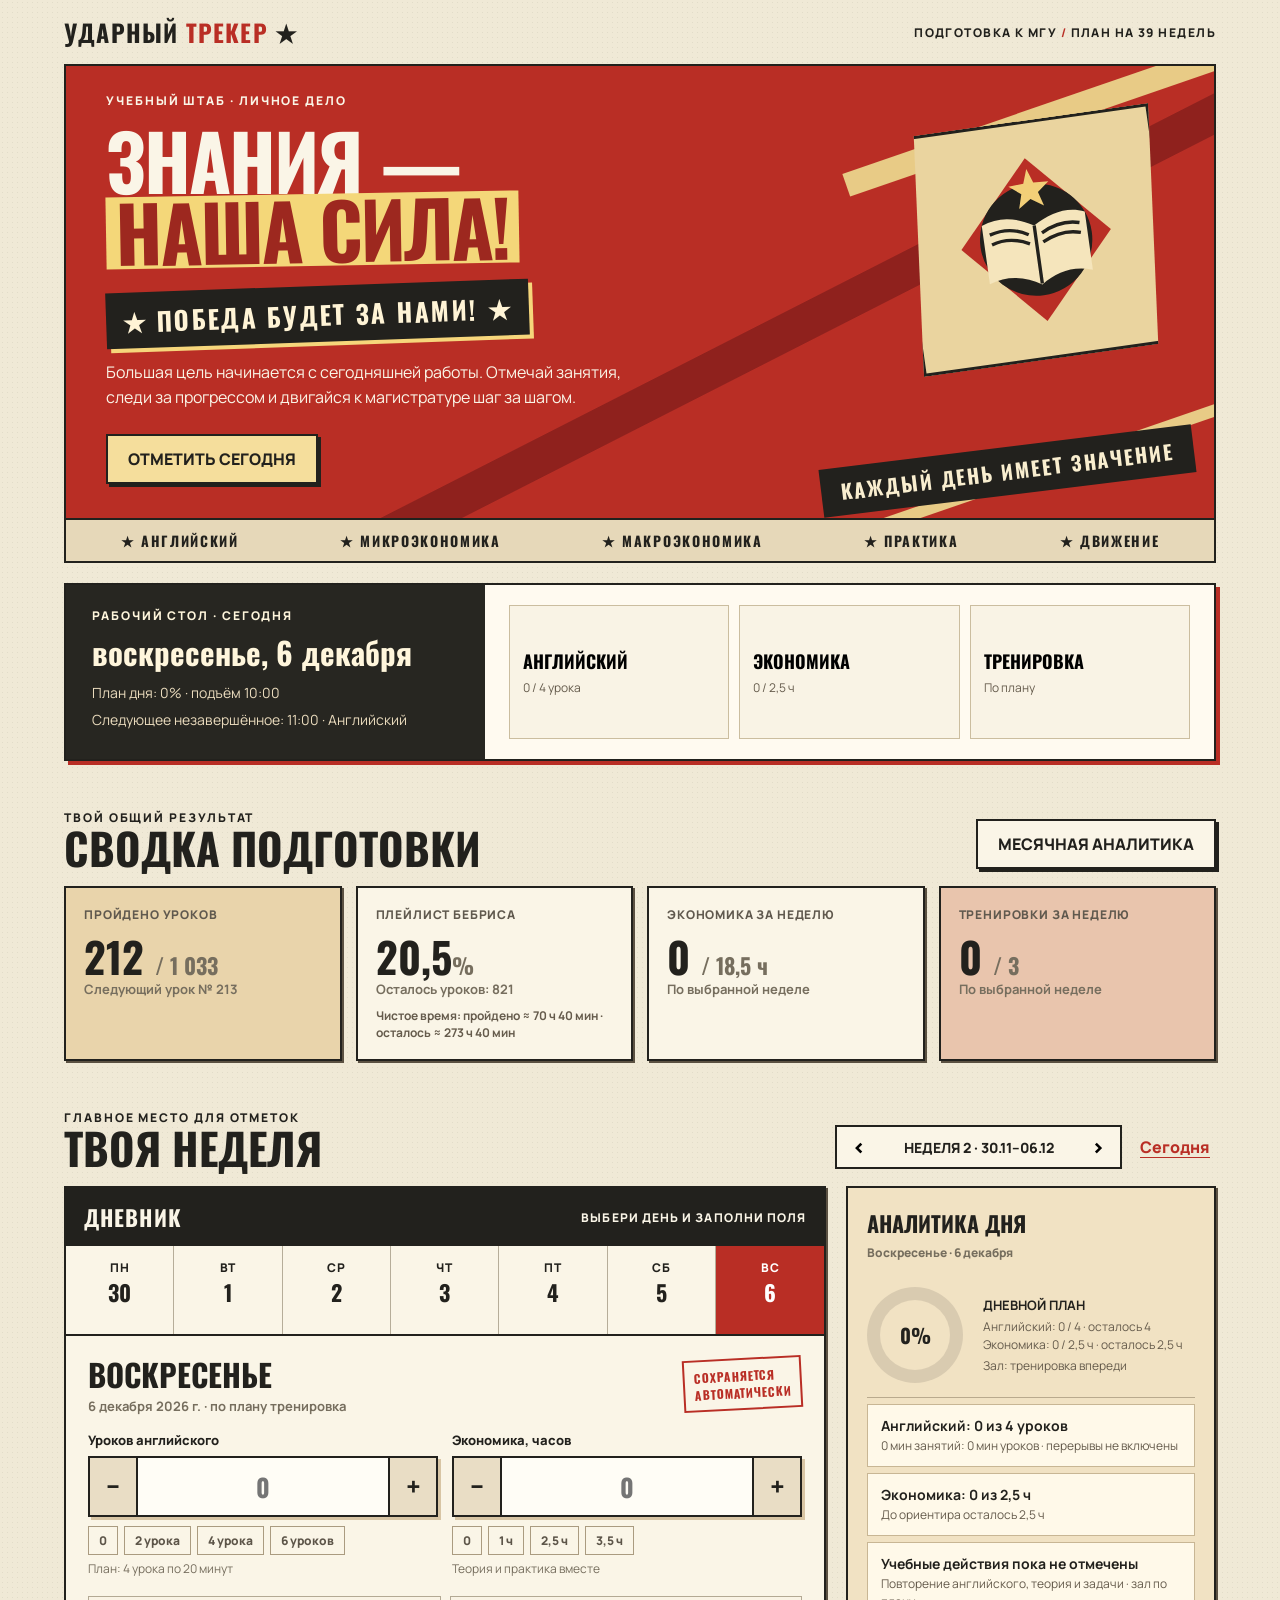
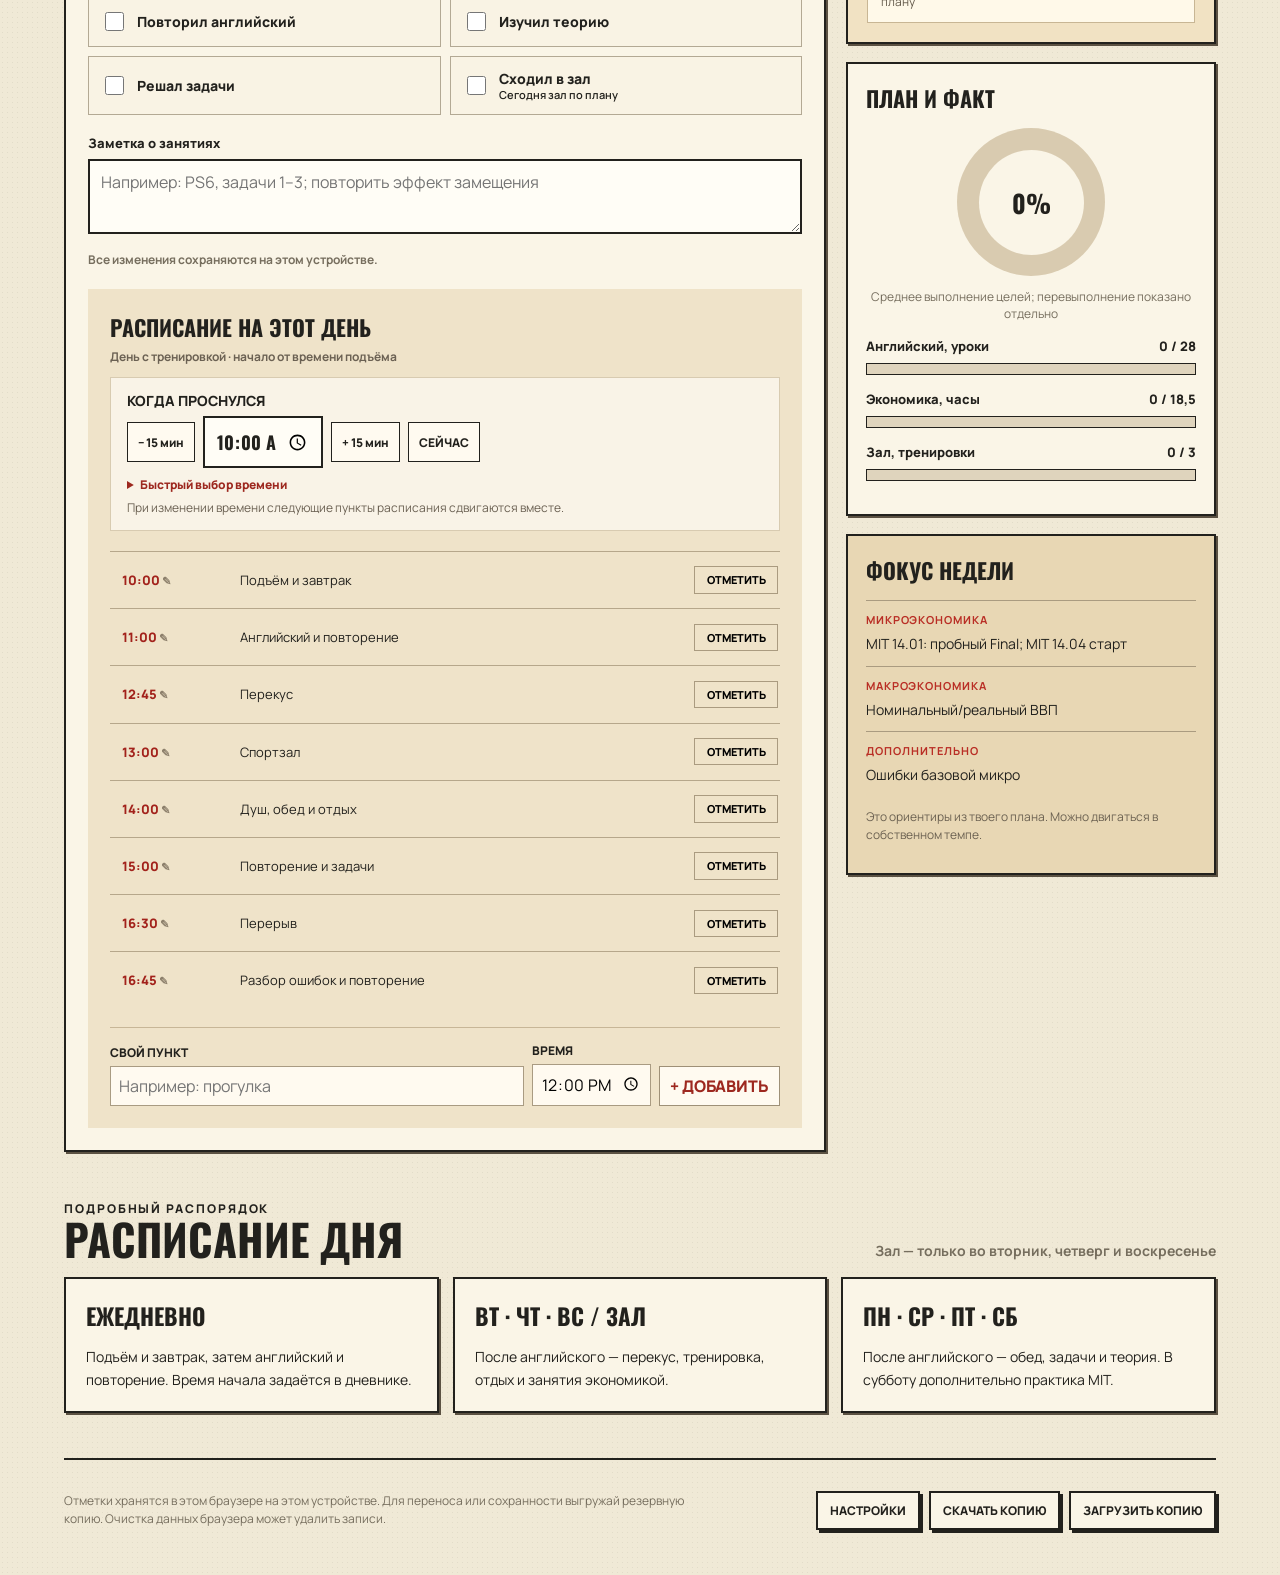
==== commit f68ef87e: "Fix empty day indicators and add custom schedule entries" ====
--- a/docs/tracker/index.html
+++ b/docs/tracker/index.html
@@ -42,6 +42,10 @@
 .day-schedule{background:#efe3c9;padding:22px}.wake-control{padding:13px 16px;margin:12px 0 20px;background:#f9f3e7;border-color:#d8cbb1}.wake-control label{margin-bottom:6px}.wake-time-row{align-items:center}.wake-time-row input[type=time]{width:120px;min-height:40px;font-size:18px}.wake-step{min-height:40px;padding:6px 10px;font-size:12px}.wake-presets-toggle{margin-top:8px}.wake-presets-toggle summary{cursor:pointer;width:max-content;color:#9d281f;font-weight:800;font-size:12px}.wake-options{margin-top:8px}.wake-control small{font-size:12px;margin-top:7px}.timeline-row{grid-template-columns:116px minmax(0,1fr) auto;gap:12px;padding:10px 2px}.schedule-time-menu{position:relative}.schedule-time-menu summary{list-style:none;cursor:pointer;font-weight:800;color:#a2221b;padding:8px 9px;border:1px solid transparent;white-space:nowrap}.schedule-time-menu summary::-webkit-details-marker{display:none}.schedule-time-menu summary:after{content:' ✎';font-size:11px;color:#8d806c}.schedule-time-menu summary:hover,.schedule-time-menu[open] summary{background:#fffaf0;border-color:#c7b697}.schedule-time-controls{position:absolute;top:100%;left:0;z-index:5;width:280px;padding:10px;background:#fffaf0;border:1px solid #8d806c;box-shadow:3px 3px 0 #bcae94}.timeline-row button[data-schedule-done]{min-width:84px;font-size:11px;background:transparent;border-color:#aa9b80}.timeline-row.completed button[data-schedule-done]{background:#426447;color:white}.timeline-row.completed{padding-left:8px}@media(max-width:900px){.timeline-row{grid-template-columns:112px minmax(0,1fr) auto}.schedule-time-controls{grid-column:auto}}
 
 .month-modal .month-head{position:sticky;top:-26px;z-index:12;background:var(--cream);padding:12px 0;border-bottom:1px solid #cbbd9f}.month-close-top{border:1px solid var(--ink);background:#fffaf0;color:var(--ink);font-weight:800;padding:9px 14px;min-height:42px}.month-close-top:hover{background:var(--red);color:white}
+
+.custom-add{display:flex;gap:8px;align-items:end;flex-wrap:wrap;margin:18px 0 0;padding-top:14px;border-top:1px solid #c7b697}.custom-add label{display:block;font-size:12px;font-weight:800;margin-bottom:5px}.custom-add input{border:1px solid #a99b82;background:#fffaf0;padding:8px;min-height:40px}.custom-add .custom-name{flex:1;min-width:180px}.custom-add .custom-name input{width:100%}.custom-add button,.custom-remove{border:1px solid #9e9077;background:#fffaf0;color:#9d281f;font-weight:800;padding:8px 10px;min-height:40px}.custom-remove{font-size:11px;min-height:33px}.custom-task-label{display:flex;align-items:center;gap:8px;flex-wrap:wrap}.custom-task-label small{font-size:10px;color:#8b765c;text-transform:uppercase;letter-spacing:.05em}
+
+.timeline-row:has(.custom-time-controls){grid-template-columns:minmax(160px,auto) minmax(0,1fr) auto}.custom-time-controls{display:flex;align-items:center;gap:3px}.custom-time-controls button{padding:5px;min-width:27px;font-size:11px}.custom-time-controls input[type=time]{width:83px;padding:4px;font-size:12px}
 </style>
 </head>
 <body>
@@ -52,14 +56,14 @@
  <section class="desk" aria-label="Сегодня"><div class="desk-intro"><div class="eyebrow">Рабочий стол · сегодня</div><h2 id="deskDate"></h2><p id="deskSummary"></p><p id="deskNext"></p></div><div class="desk-actions"><button type="button" class="desk-task" id="deskEnglish"><b>Английский</b><span></span></button><button type="button" class="desk-task" id="deskEconomics"><b>Экономика</b><span></span></button><button type="button" class="desk-task" id="deskGym"><b>Тренировка</b><span></span></button></div></section><div class="section-head"><div><div class="eyebrow">Твой общий результат</div><h2>СВОДКА ПОДГОТОВКИ</h2></div><button class="button month-button" id="openMonth">МЕСЯЧНАЯ АНАЛИТИКА</button></div>
  <section class="overview" aria-label="Общий прогресс"><div class="panel metric"><div class="label">Пройдено уроков</div><div class="value" id="totalLessons">212 <span>/ 1033</span></div><div class="sub" id="nextLesson">Следующий урок № 213</div></div><div class="panel metric"><div class="label">Плейлист Бебриса</div><div class="value" id="englishPct">20,5<span>%</span></div><div class="sub" id="remaining">Осталось 821 урок</div><div class="time-summary" id="playlistTime"></div></div><div class="panel metric"><div class="label">Экономика за неделю</div><div class="value" id="econMetric">0 <span>/ 18,5 ч</span></div><div class="sub">По выбранной неделе</div></div><div class="panel metric"><div class="label">Тренировки за неделю</div><div class="value" id="gymMetric">0 <span>/ 3</span></div><div class="sub">По выбранной неделе</div></div></section>
  <div class="section-head" id="work"><div><div class="eyebrow">Главное место для отметок</div><h2>ТВОЯ НЕДЕЛЯ</h2></div><div class="weekbar"><div class="weeknav"><button id="prevWeek" aria-label="Предыдущая неделя">‹</button><span class="week-label" id="weekLabel"></span><button id="nextWeek" aria-label="Следующая неделя">›</button></div><button class="today-button" id="currentWeek">Сегодня</button></div></div>
- <section class="workgrid"><div class="panel"><div class="worktop"><strong>ДНЕВНИК</strong><span>Выбери день и заполни поля</span></div><div class="weekdays" id="weekdays"></div><div class="entry"><div class="entry-head"><div><h3 id="dayHeading"></h3><p id="dayHint"></p></div><div class="stamp" id="saveStamp">СОХРАНЯЕТСЯ<br>АВТОМАТИЧЕСКИ</div></div><div class="fieldgrid"><div class="field"><label for="lessons">Уроков английского</label><div class="number-control"><button type="button" data-adjust="lessons" data-delta="-1" aria-label="Уменьшить количество уроков">−</button><input type="number" id="lessons" min="0" max="100" step="1" inputmode="numeric" placeholder="0"><button type="button" data-adjust="lessons" data-delta="1" aria-label="Добавить урок">+</button></div><div class="quick-values" aria-label="Быстрый выбор уроков"><button type="button" data-target="lessons" data-value="0">0</button><button type="button" data-target="lessons" data-value="2">2 урока</button><button type="button" data-target="lessons" data-value="4">4 урока</button><button type="button" data-target="lessons" data-value="6">6 уроков</button></div><small>План: 4 урока по 20 минут</small></div><div class="field"><label for="economics">Экономика, часов</label><div class="number-control"><button type="button" data-adjust="economics" data-delta="-0.25" aria-label="Уменьшить время на 15 минут">−</button><input type="number" id="economics" min="0" max="24" step="0.25" inputmode="decimal" placeholder="0"><button type="button" data-adjust="economics" data-delta="0.25" aria-label="Добавить 15 минут">+</button></div><div class="quick-values" aria-label="Быстрый выбор времени"><button type="button" data-target="economics" data-value="0">0</button><button type="button" data-target="economics" data-value="1">1 ч</button><button type="button" data-target="economics" data-value="2.5">2,5 ч</button><button type="button" data-target="economics" data-value="3.5">3,5 ч</button></div><small>Теория и практика вместе</small></div></div><div class="checks"><label class="check"><input type="checkbox" id="repeat"> Повторил английский</label><label class="check"><input type="checkbox" id="theory"> Изучил теорию</label><label class="check"><input type="checkbox" id="problems"> Решал задачи</label><label class="check" id="gymLabel"><input type="checkbox" id="gym"><span>Сходил в зал<small id="gymStatus">По плану: вт, чт, вс</small></span></label></div><div class="field notes"><label for="notes">Заметка о занятиях</label><textarea id="notes" maxlength="1000" placeholder="Например: PS6, задачи 1–3; повторить эффект замещения"></textarea></div><p class="saved" id="saveMessage" aria-live="polite">Все изменения сохраняются на этом устройстве.</p><div class="day-schedule"><h3>РАСПИСАНИЕ НА ЭТОТ ДЕНЬ</h3><p class="schedule-caption" id="scheduleCaption"></p><div class="wake-control"><div class="field"><label for="wakeTime">КОГДА ПРОСНУЛСЯ</label><div class="wake-time-row"><button type="button" class="wake-step" data-wake-step="-15" aria-label="На 15 минут раньше">− 15 мин</button><input id="wakeTime" type="time" value="10:00" aria-label="Время пробуждения"><button type="button" class="wake-step" data-wake-step="15" aria-label="На 15 минут позже">+ 15 мин</button><button type="button" class="wake-step" id="wakeNow">СЕЙЧАС</button></div><details class="wake-presets-toggle"><summary>Быстрый выбор времени</summary><div class="wake-options" aria-label="Быстрый выбор времени"><button type="button" class="wake-preset" data-wake="07:00">07:00</button><button type="button" class="wake-preset" data-wake="08:00">08:00</button><button type="button" class="wake-preset" data-wake="09:00">09:00</button><button type="button" class="wake-preset" data-wake="10:00">10:00</button><button type="button" class="wake-preset" data-wake="11:00">11:00</button><button type="button" class="wake-preset" data-wake="12:00">12:00</button></div></details></div><small>При изменении времени следующие пункты расписания сдвигаются вместе.</small></div><div id="todaySchedule"></div></div></div></div>
+ <section class="workgrid"><div class="panel"><div class="worktop"><strong>ДНЕВНИК</strong><span>Выбери день и заполни поля</span></div><div class="weekdays" id="weekdays"></div><div class="entry"><div class="entry-head"><div><h3 id="dayHeading"></h3><p id="dayHint"></p></div><div class="stamp" id="saveStamp">СОХРАНЯЕТСЯ<br>АВТОМАТИЧЕСКИ</div></div><div class="fieldgrid"><div class="field"><label for="lessons">Уроков английского</label><div class="number-control"><button type="button" data-adjust="lessons" data-delta="-1" aria-label="Уменьшить количество уроков">−</button><input type="number" id="lessons" min="0" max="100" step="1" inputmode="numeric" placeholder="0"><button type="button" data-adjust="lessons" data-delta="1" aria-label="Добавить урок">+</button></div><div class="quick-values" aria-label="Быстрый выбор уроков"><button type="button" data-target="lessons" data-value="0">0</button><button type="button" data-target="lessons" data-value="2">2 урока</button><button type="button" data-target="lessons" data-value="4">4 урока</button><button type="button" data-target="lessons" data-value="6">6 уроков</button></div><small>План: 4 урока по 20 минут</small></div><div class="field"><label for="economics">Экономика, часов</label><div class="number-control"><button type="button" data-adjust="economics" data-delta="-0.25" aria-label="Уменьшить время на 15 минут">−</button><input type="number" id="economics" min="0" max="24" step="0.25" inputmode="decimal" placeholder="0"><button type="button" data-adjust="economics" data-delta="0.25" aria-label="Добавить 15 минут">+</button></div><div class="quick-values" aria-label="Быстрый выбор времени"><button type="button" data-target="economics" data-value="0">0</button><button type="button" data-target="economics" data-value="1">1 ч</button><button type="button" data-target="economics" data-value="2.5">2,5 ч</button><button type="button" data-target="economics" data-value="3.5">3,5 ч</button></div><small>Теория и практика вместе</small></div></div><div class="checks"><label class="check"><input type="checkbox" id="repeat"> Повторил английский</label><label class="check"><input type="checkbox" id="theory"> Изучил теорию</label><label class="check"><input type="checkbox" id="problems"> Решал задачи</label><label class="check" id="gymLabel"><input type="checkbox" id="gym"><span>Сходил в зал<small id="gymStatus">По плану: вт, чт, вс</small></span></label></div><div class="field notes"><label for="notes">Заметка о занятиях</label><textarea id="notes" maxlength="1000" placeholder="Например: PS6, задачи 1–3; повторить эффект замещения"></textarea></div><p class="saved" id="saveMessage" aria-live="polite">Все изменения сохраняются на этом устройстве.</p><div class="day-schedule"><h3>РАСПИСАНИЕ НА ЭТОТ ДЕНЬ</h3><p class="schedule-caption" id="scheduleCaption"></p><div class="wake-control"><div class="field"><label for="wakeTime">КОГДА ПРОСНУЛСЯ</label><div class="wake-time-row"><button type="button" class="wake-step" data-wake-step="-15" aria-label="На 15 минут раньше">− 15 мин</button><input id="wakeTime" type="time" value="10:00" aria-label="Время пробуждения"><button type="button" class="wake-step" data-wake-step="15" aria-label="На 15 минут позже">+ 15 мин</button><button type="button" class="wake-step" id="wakeNow">СЕЙЧАС</button></div><details class="wake-presets-toggle"><summary>Быстрый выбор времени</summary><div class="wake-options" aria-label="Быстрый выбор времени"><button type="button" class="wake-preset" data-wake="07:00">07:00</button><button type="button" class="wake-preset" data-wake="08:00">08:00</button><button type="button" class="wake-preset" data-wake="09:00">09:00</button><button type="button" class="wake-preset" data-wake="10:00">10:00</button><button type="button" class="wake-preset" data-wake="11:00">11:00</button><button type="button" class="wake-preset" data-wake="12:00">12:00</button></div></details></div><small>При изменении времени следующие пункты расписания сдвигаются вместе.</small></div><div id="todaySchedule"></div><form class="custom-add" id="customScheduleForm"><div class="custom-name"><label for="customName">СВОЙ ПУНКТ</label><input id="customName" maxlength="80" placeholder="Например: прогулка" required></div><div><label for="customTime">ВРЕМЯ</label><input id="customTime" type="time" value="12:00" required></div><button type="submit">+ ДОБАВИТЬ</button></form></div></div></div>
  <aside class="side"><div class="panel analytics"><h3>АНАЛИТИКА ДНЯ</h3><p class="analytics-date" id="dailyDate"></p><div class="daily-progress"><div class="daily-ring" id="dailyRing" role="img" aria-label="Выполнение дневного плана"></div><div class="daily-progress-copy"><strong>ДНЕВНОЙ ПЛАН</strong><span id="dailyProgressEnglish"></span><span id="dailyProgressEcon"></span><span id="dailyProgressGym" class="gym-mini"></span><span id="dailyProgressExtra" class="extra"></span></div></div><div class="daily-item"><div class="mini-ring" id="englishRing" role="img"></div><strong id="dailyEnglish"></strong><small id="dailyEnglishDetail"></small></div><div class="daily-item"><div class="mini-ring" id="econRing" role="img"></div><strong id="dailyEcon"></strong><small id="dailyEconDetail"></small></div><div class="daily-item"><div class="mini-ring" id="checksRing" role="img"></div><strong id="dailyChecks"></strong><small id="dailyChecksDetail"></small></div></div><div class="panel weekly"><h3>ПЛАН И ФАКТ</h3><div class="weekly-chart" id="weeklyChart" role="img" aria-label="Выполнение недельного плана"></div><span class="over-badge" id="overBadge" aria-live="polite"></span><p id="chartCaption" style="text-align:center;font-size:12px;color:#766e5e">Среднее выполнение трёх целей за неделю</p><div class="progress-line"><div class="progress-top"><span>Английский, уроки</span><span id="lessonBarText"></span></div><div class="bar"><i id="lessonBar"></i></div></div><div class="progress-line"><div class="progress-top"><span>Экономика, часы</span><span id="econBarText"></span></div><div class="bar"><i id="econBar"></i></div></div><div class="progress-line"><div class="progress-top"><span>Зал, тренировки</span><span id="gymBarText"></span></div><div class="bar"><i id="gymBar"></i></div></div></div><div class="panel plan"><h3>ФОКУС НЕДЕЛИ</h3><div class="plan-item"><b>Микроэкономика</b><span id="microPlan"></span></div><div class="plan-item"><b>Макроэкономика</b><span id="macroPlan"></span></div><div class="plan-item"><b>Дополнительно</b><span id="extraPlan"></span></div><p class="plan-disclaimer">Это ориентиры из твоего плана. Можно двигаться в собственном темпе.</p></div></aside></section>
  <div class="section-head"><div><div class="eyebrow">Подробный распорядок</div><h2>РАСПИСАНИЕ ДНЯ</h2></div><p>Зал — только во вторник, четверг и воскресенье</p></div>
  <section class="schedule"><div class="panel"><h3>ЕЖЕДНЕВНО</h3><p>Подъём и завтрак, затем английский и повторение. Время начала задаётся в дневнике.</p></div><div class="panel"><h3>ВТ · ЧТ · ВС / ЗАЛ</h3><p>После английского — перекус, тренировка, отдых и занятия экономикой.</p></div><div class="panel"><h3>ПН · СР · ПТ · СБ</h3><p>После английского — обед, задачи и теория. В субботу дополнительно практика MIT.</p></div></section>
 
  <footer class="footer"><p>Отметки хранятся в этом браузере на этом устройстве. Для переноса или сохранности выгружай резервную копию. Очистка данных браузера может удалить записи.</p><div class="actions"><button class="button" id="settingsBtn">НАСТРОЙКИ</button><button class="button" id="exportBtn">СКАЧАТЬ КОПИЮ</button><button class="button" id="importBtn">ЗАГРУЗИТЬ КОПИЮ</button><input id="importFile" class="hidden" type="file" accept="application/json,.json"></div></footer>
 </div>
-<dialog class="modal month-modal" id="monthDialog"><div class="month-head"><div><div class="eyebrow">Личное дело · сводка</div><h2>МЕСЯЧНАЯ АНАЛИТИКА</h2></div><div class="month-nav"><button type="button" class="button" id="prevMonth" aria-label="Предыдущий месяц">‹</button><span class="month-label" id="monthLabel"></span><button type="button" class="button" id="nextMonth" aria-label="Следующий месяц">›</button><button type="button" class="month-close-top" id="closeMonthTop" aria-label="Закрыть месячную аналитику">✕ ЗАКРЫТЬ</button></div></div><div class="month-metrics" id="monthMetrics"></div><div class="month-insights" id="monthInsights"></div><div class="month-charts"><section class="month-chart"><h3>АНГЛИЙСКИЙ ПО ДНЯМ</h3><p class="month-note">Количество завершённых уроков · штриховка — нет записи</p><div class="chart-legend"><span>В пределах плана</span><span class="extra">Сверх плана</span></div><div class="histogram" id="monthLessons"></div><div class="month-axis"><span>1 число</span><span>дни месяца</span><span id="lessonLast"></span></div></section><section class="month-chart"><h3>ЭКОНОМИКА ПО ДНЯМ</h3><p class="month-note">Часы теории и практики · штриховка — нет записи</p><div class="chart-legend"><span>В пределах плана</span><span class="extra">Сверх плана</span></div><div class="histogram" id="monthEcon"></div><div class="month-axis"><span>1 число</span><span>дни месяца</span><span id="econLast"></span></div></section><section class="month-chart"><h3>ТРЕНИРОВКИ</h3><p class="training-legend">Красный — выполнено · красная рамка — день по плану</p><div class="training-grid" id="monthGym"></div></section><section class="month-chart"><h3>УЧЕБНЫЕ ДЕЙСТВИЯ</h3><p class="month-note">Сколько раз за месяц отмечены действия</p><div id="monthChecks"></div><p class="month-note">Данные зависят от отметок в дневнике. Пустой день не считается выполненным.</p></section></div><section class="routine-section"><h3>РАСПОРЯДОК ДНЯ</h3><p class="routine-message">По сохранённому времени подъёма и отметкам «Готово» в расписании. Значение подъёма по умолчанию — 10:00.</p><div class="routine-cards"><div class="routine-card"><span>Средний сохранённый подъём</span><b id="routineWake">—</b><small id="routineWakeCount"></small></div><div class="routine-card"><span>Выполнено блоков</span><b id="routineDone">0</b><small>По отметкам в расписании</small></div><div class="routine-card"><span>Дней с отметками</span><b id="routineDays">0</b><small>Хотя бы один выполненный блок</small></div></div><div class="routine-graph"><strong>ОТМЕЧЕННЫЕ БЛОКИ ПО ДНЯМ</strong><p class="routine-message">Штриховка — отметок в расписании не было. Наведи на столбец для подробностей.</p><div class="histogram" id="routineBars"></div><div class="month-axis"><span>1 число</span><span>дни месяца</span><span id="routineLast"></span></div></div><p class="routine-message" id="routineInsight"></p></section><div class="actions"><button class="button" type="button" id="closeMonth">ЗАКРЫТЬ</button></div></dialog><dialog class="modal" id="settingsDialog"><form id="settingsForm"><h2>НАСТРОЙКИ</h2><p>Меняй стартовый прогресс, если он устарел. Новые уроки из дневника прибавляются к нему.</p><div class="field"><label for="baseInput">Пройдено уроков до начала трекера</label><input type="number" id="baseInput" min="0" max="10000" required></div><div class="field"><label for="totalInput">Всего уроков в плейлисте</label><input type="number" id="totalInput" min="1" max="10000" required></div><div class="field"><label for="goalInput">Цель по экономике, часов в неделю</label><input type="number" id="goalInput" min="0.25" max="100" step="0.25" required></div><div class="actions"><button type="submit" class="button red">СОХРАНИТЬ</button><button type="button" class="button" id="closeSettings">ОТМЕНА</button></div></form></dialog>
+<dialog class="modal month-modal" id="monthDialog"><div class="month-head"><div><div class="eyebrow">Личное дело · сводка</div><h2>МЕСЯЧНАЯ АНАЛИТИКА</h2></div><div class="month-nav"><button type="button" class="button" id="prevMonth" aria-label="Предыдущий месяц">‹</button><span class="month-label" id="monthLabel"></span><button type="button" class="button" id="nextMonth" aria-label="Следующий месяц">›</button><button type="button" class="month-close-top" id="closeMonthTop" aria-label="Закрыть месячную аналитику">✕ ЗАКРЫТЬ</button></div></div><div class="month-metrics" id="monthMetrics"></div><div class="month-insights" id="monthInsights"></div><div class="month-charts"><section class="month-chart"><h3>АНГЛИЙСКИЙ ПО ДНЯМ</h3><p class="month-note">Количество завершённых уроков · штриховка — нет записи</p><div class="chart-legend"><span>В пределах плана</span><span class="extra">Сверх плана</span></div><div class="histogram" id="monthLessons"></div><div class="month-axis"><span>1 число</span><span>дни месяца</span><span id="lessonLast"></span></div></section><section class="month-chart"><h3>ЭКОНОМИКА ПО ДНЯМ</h3><p class="month-note">Часы теории и практики · штриховка — нет записи</p><div class="chart-legend"><span>В пределах плана</span><span class="extra">Сверх плана</span></div><div class="histogram" id="monthEcon"></div><div class="month-axis"><span>1 число</span><span>дни месяца</span><span id="econLast"></span></div></section><section class="month-chart"><h3>ТРЕНИРОВКИ</h3><p class="training-legend">Красный — выполнено · красная рамка — день по плану</p><div class="training-grid" id="monthGym"></div></section><section class="month-chart"><h3>УЧЕБНЫЕ ДЕЙСТВИЯ</h3><p class="month-note">Сколько раз за месяц отмечены действия</p><div id="monthChecks"></div><p class="month-note">Данные зависят от отметок в дневнике. Пустой день не считается выполненным.</p></section></div><section class="routine-section"><h3>РАСПОРЯДОК ДНЯ</h3><p class="routine-message">По указанному времени подъёма и отметкам «Готово» в расписании. Время по умолчанию не считается записью.</p><div class="routine-cards"><div class="routine-card"><span>Средний сохранённый подъём</span><b id="routineWake">—</b><small id="routineWakeCount"></small></div><div class="routine-card"><span>Выполнено блоков</span><b id="routineDone">0</b><small>По отметкам в расписании</small></div><div class="routine-card"><span>Дней с отметками</span><b id="routineDays">0</b><small>Хотя бы один выполненный блок</small></div></div><div class="routine-graph"><strong>ОТМЕЧЕННЫЕ БЛОКИ ПО ДНЯМ</strong><p class="routine-message">Штриховка — отметок в расписании не было. Наведи на столбец для подробностей.</p><div class="histogram" id="routineBars"></div><div class="month-axis"><span>1 число</span><span>дни месяца</span><span id="routineLast"></span></div></div><p class="routine-message" id="routineInsight"></p></section><div class="actions"><button class="button" type="button" id="closeMonth">ЗАКРЫТЬ</button></div></dialog><dialog class="modal" id="settingsDialog"><form id="settingsForm"><h2>НАСТРОЙКИ</h2><p>Меняй стартовый прогресс, если он устарел. Новые уроки из дневника прибавляются к нему.</p><div class="field"><label for="baseInput">Пройдено уроков до начала трекера</label><input type="number" id="baseInput" min="0" max="10000" required></div><div class="field"><label for="totalInput">Всего уроков в плейлисте</label><input type="number" id="totalInput" min="1" max="10000" required></div><div class="field"><label for="goalInput">Цель по экономике, часов в неделю</label><input type="number" id="goalInput" min="0.25" max="100" step="0.25" required></div><div class="actions"><button type="submit" class="button red">СОХРАНИТЬ</button><button type="button" class="button" id="closeSettings">ОТМЕНА</button></div></form></dialog>
 <script>
 'use strict';
 const START=new Date(2026,10,23), DAYS=273, KEY='mgu_tracker_agit_v1', WEEKLY_PLANS=[["MIT 14.01: PS6–8 + тест","ВВП, национальные счета","Англ.: урок 213 и далее"],["MIT 14.01: пробный Final; MIT 14.04 старт","Номинальный/реальный ВВП","Ошибки базовой микро"],["Предпочтения, бюджет и полезность","Инфляция, ценовые индексы","Английский: терминология"],["Оптимум потребителя, спрос","Безработица и рынок труда","Повторение PS6–8"],["Слуцкий, эффекты дохода/замещения","AD–AS","Мини-тест микро"],["Фирма, производственная функция, издержки","Кейнсианский крест","Задачи на оптимизацию"],["Прибыль, совершенная конкуренция","IS–LM: введение","Задачи MIT"],["Монополия, ценовая дискриминация","IS–LM: задачи","Повторение теории фирмы"],["Курно, Бертран, Штакельберг","Фискальная и денежная политика","Решение новых задач"],["Теория игр, внешние эффекты","Модель Солоу: основы","Промежуточная проверка"],["Общее равновесие и благосостояние","Солоу: динамика и рост","Повторение через 14 дней"],["Риск, межвременной выбор","Макро: базовый пробный экзамен","Итог MIT Intermediate"],["Сложные задачи по микро","AD–AS, IS–LM вместе","Журнал ошибок"],["Пробный экзамен по микро","Кривая Филлипса","Английский: научный текст"],["Повторение: олигополия и рынок","Открытая экономика","Институциональная: основы"],["Микро: повторение математических моделей","Манделл—Флеминг","Контракты и асимметрия"],["Микро: комплексные задачи","Пробный экзамен по макро","Повторение слабых тем"],["Микро: практика","Макро: практика","Права собственности, Коуз"],["Налоги и общественное благосостояние","Национальные счета: детали","Индексы и ВВП"],["Микро: экономические кейсы","Макро: текущие темы","Неравенство, доходы"],["Микро: задачи на время","Макро: задачи на время","Демография: рождаемость/смертность"],["Микро: разбор ошибок","Макро: разбор ошибок","Миграция, возрастная структура"],["Микро: повторение","Макро: повторение","Система национальных счетов"],["Рынки и конкуренция: задачи","Макро: экономический рост","Джини, медиана, индексы"],["Микро: налоговые эффекты","Макро: фискальная политика","Государственные финансы"],["Микро: комбинированные задачи","Макро: комбинированные задачи","Демографические коэффициенты"],["Тест: теория микро","Тест: теория макро","Институциональная + статистика"],["Полный пробный вариант №1","Разбор ошибок варианта №1","Английский текст"],["Пробный вариант №2","Ошибки и конспекты","Проверить правила приёма 2027"],["Сложные темы микро","Сложные темы макро","Институциональная экономика"],["Пробный вариант №3","Разбор ошибок","Статистика и демография"],["Тренажёр МГУ: блок микро","Тренажёр МГУ: блок макро","Английский: тренировочные тесты"],["Пробный вариант №4","Разбор ошибок","Формулы: единый справочник"],["Микро: слабые темы","Макро: слабые темы","Повторение статистики"],["Тренажёр МГУ: смешанные задачи","Анализ ошибок","Повторение институтов"],["Пробный вариант №5","Разбор ошибок","Английский: текст и терминология"],["Микро: точечная проработка","Макро: точечная проработка","Документы и сроки приёма"],["Экзамен на время","Повторение ключевых моделей","Без новых больших курсов"],["Лёгкое повторение микро","Лёгкое повторение макро","Резерв / актуальные даты приёма"]];
@@ -96,31 +100,33 @@
  if(selected===6){gymSchedule[5][1]='Повторение и задачи';gymSchedule[7][1]='Разбор ошибок и повторение'}
  $('scheduleCaption').textContent=(plannedGym?'День с тренировкой':'День без тренировки')+' · начало от времени подъёма';
  const wake=/^([01]\d|2[0-3]):[0-5]\d$/.test(v.wakeTime||'')?v.wakeTime:'10:00'; const [wh,wm]=wake.split(':').map(Number); const shift=wh*60+wm-600; const adjust=t=>{let [h,m]=t.split(':').map(Number), total=h*60+m+shift, n=(total+1440)%1440;return String(Math.floor(n/60)).padStart(2,'0')+':'+String(n%60).padStart(2,'0')+(total>=1440?' (+1 день)':'')};
- $('todaySchedule').innerHTML=(plannedGym?gymSchedule:regular).map(([time,label],i)=>{const times=time.split('–').map(adjust),override=v.scheduleTimes?.[i],start=override||times[0].slice(0,5),done=!!v.scheduleDone?.[i];return '<div class="timeline-row '+(done?'completed':'')+'"><details class="schedule-time-menu"><summary aria-label="Изменить время: '+label+'">'+(override||times[0])+'</summary><div class="schedule-time-controls"><button type="button" data-schedule-adjust="-15" aria-label="На 15 минут раньше: '+label+'">−15</button><input type="time" data-schedule-time="'+i+'" data-default-time="'+times[0].slice(0,5)+'" value="'+start+'" aria-label="Время начала: '+label+'"><button type="button" data-schedule-adjust="15" aria-label="На 15 минут позже: '+label+'">+15</button><button type="button" data-schedule-now aria-label="Текущее время: '+label+'">СЕЙЧАС</button><button type="button" data-schedule-reset class="schedule-reset" aria-label="Вернуть время по распорядку: '+label+'">СБРОС</button></div></details><span>'+label+'</span><button type="button" data-schedule-done="'+i+'" aria-pressed="'+done+'">'+(done?'✓ ГОТОВО':'ОТМЕТИТЬ')+'</button></div>'}).join('');
+ const scheduleRows=(plannedGym?gymSchedule:regular).map(([time,label],i)=>{const times=time.split('–').map(adjust),override=v.scheduleTimes?.[i],start=override||times[0].slice(0,5),done=!!v.scheduleDone?.[i];return '<div class="timeline-row '+(done?'completed':'')+'"><details class="schedule-time-menu"><summary aria-label="Изменить время: '+label+'">'+(override||times[0])+'</summary><div class="schedule-time-controls"><button type="button" data-schedule-adjust="-15" aria-label="На 15 минут раньше: '+label+'">−15</button><input type="time" data-schedule-time="'+i+'" data-default-time="'+times[0].slice(0,5)+'" value="'+start+'" aria-label="Время начала: '+label+'"><button type="button" data-schedule-adjust="15" aria-label="На 15 минут позже: '+label+'">+15</button><button type="button" data-schedule-now aria-label="Текущее время: '+label+'">СЕЙЧАС</button><button type="button" data-schedule-reset class="schedule-reset" aria-label="Вернуть время по распорядку: '+label+'">СБРОС</button></div></details><span>'+label+'</span><button type="button" data-schedule-done="'+i+'" aria-pressed="'+done+'">'+(done?'✓ ГОТОВО':'ОТМЕТИТЬ')+'</button></div>'});const anchor=timeMinutes(wake),order=t=>(timeMinutes(t.slice(0,5))-anchor+1440)%1440;const defaultRows=scheduleRows.map((html,i)=>({html,time:(v.scheduleTimes?.[i]||(plannedGym?gymSchedule:regular)[i][0].split('–').map(adjust)[0]).slice(0,5),rank:i}));const customRows=(Array.isArray(v.customSchedule)?v.customSchedule:[]).filter(x=>x&&typeof x.id==='string'&&typeof x.label==='string'&&/^([01]\d|2[0-3]):[0-5]\d$/.test(x.time)).map((x,i)=>({time:x.time,rank:100+i,html:'<div class="timeline-row '+(x.done?'completed':'')+'"><div class="custom-time-controls"><button type="button" data-custom-adjust="-15" aria-label="На 15 минут раньше">−15</button><input type="time" data-custom-time="'+escapeHTML(x.id)+'" value="'+x.time+'" aria-label="Время своего пункта"><button type="button" data-custom-adjust="15" aria-label="На 15 минут позже">+15</button></div><span class="custom-task-label">'+escapeHTML(x.label)+' <small>свой пункт</small><button class="custom-remove" type="button" data-custom-remove="'+escapeHTML(x.id)+'" aria-label="Удалить свой пункт">УДАЛИТЬ</button></span><button type="button" data-custom-done="'+escapeHTML(x.id)+'" aria-pressed="'+!!x.done+'">'+(x.done?'✓ ГОТОВО':'ОТМЕТИТЬ')+'</button></div>'}));$('todaySchedule').innerHTML=defaultRows.concat(customRows).sort((a,b)=>order(a.time)-order(b.time)||a.rank-b.rank).map(x=>x.html).join('');
 }
 function updateChart(t,s){const p=Math.round((Math.min(t.lessons/28,1)+Math.min(t.economics/(Number(s.econGoal)||1),1)+Math.min(t.gym/3,1))/3*100),el=$('weeklyChart');el.style.setProperty('--progress',Math.min(p,100)+'%');el.dataset.label=p+'%';el.classList.toggle('over',p>100);$('overBadge').textContent=[t.lessons>28?'★ +'+fmt(t.lessons-28)+' уроков':null,t.economics>Number(s.econGoal)?'★ +'+fmt(t.economics-Number(s.econGoal))+' ч':null,t.gym>3?'★ +'+fmt(t.gym-3)+' тренировок':null].filter(Boolean).join(' · ');el.setAttribute('aria-label','Выполнение недельного плана: '+p+' процентов'+(p>100?', план перевыполнен':''));$('chartCaption').textContent='Среднее выполнение целей; перевыполнение показано отдельно'}
 function renderDesk(){const d=new Date(),i=indexOf(d),day=(i%7+7)%7,v=state.days[dateKey(d)]||{},eg=day===5?3.5:2.5,planned=gymDay(day),lessons=Number(v.lessons)||0,hours=Number(v.economics)||0,complete=lessons>=4&&hours>=eg&&(!planned||v.gym),p=Math.round(((complete?lessons/4:Math.min(lessons/4,1))+(complete?hours/eg:Math.min(hours/eg,1))+(planned?(v.gym?1:0):0))/(planned?3:2)*100);$('deskDate').textContent=dateFmt(d,{weekday:'long',day:'numeric',month:'long'});$('deskSummary').textContent='План дня: '+p+'% · подъём '+(v.wakeTime||'10:00');const next=lessons<4?['Английский',1,60]:planned&&!v.gym?['Тренировка',3,180]:hours<eg?['Экономика',planned?5:3,planned?300:210]:null;let nextTime='';if(next){const parts=(v.wakeTime||'10:00').split(':').map(Number),minutes=(parts[0]*60+parts[1]+next[2])%1440;nextTime=v.scheduleTimes?.[next[1]]||String(Math.floor(minutes/60)).padStart(2,'0')+':'+String(minutes%60).padStart(2,'0')}$('deskNext').textContent=next?'Следующее незавершённое: '+nextTime+' · '+next[0]:'Все основные цели выполнены';for(const [id,label,done,off] of [['deskEnglish',fmt(lessons)+' / 4 урока',lessons>=4,false],['deskEconomics',fmt(hours)+' / '+fmt(eg)+' ч',hours>=eg,false],['deskGym',planned?(v.gym?'Выполнена':'По плану'):'Не запланирована',!!v.gym,!planned]]){const el=$(id);el.querySelector('span').textContent=label;el.classList.toggle('done',done);el.classList.toggle('off',off)}}
 for(const [id,target] of [['deskEnglish','lessons'],['deskEconomics','economics'],['deskGym','gym']])$(id).onclick=()=>{let n=indexOf(new Date());week=Math.floor(n/7);selected=n-week*7;render();$(target).scrollIntoView({behavior:'smooth',block:'center'});$(target).focus()};
+function hasRecordedWake(v){return typeof v.wakeTime==='string'&&(v.wakeRecorded===true||(v.wakeRecorded===undefined&&v.wakeTime!=='10:00'))}function hasDayActivity(v){return Number(v.lessons)>0||Number(v.economics)>0||['repeat','theory','problems','gym'].some(k=>v[k]===true)||typeof v.notes==='string'&&v.notes.trim().length>0||hasRecordedWake(v)||Object.values(v.scheduleDone||{}).some(x=>x===true)||(Array.isArray(v.customSchedule)&&v.customSchedule.length>0)}function refreshDayDot(v){const dot=$('weekdays').querySelector(`[data-day="${selected}"] small`);if(dot)dot.textContent=hasDayActivity(v)?'●':''}
 function updateQuick(){document.querySelectorAll('[data-target]').forEach(b=>b.classList.toggle('active',$(b.dataset.target).value!==''&&Number($(b.dataset.target).value)===Number(b.dataset.value)))}
 function render(){renderDesk();const s=state.settings,t=totals(),count=Number(s.base)+t.all,remain=Math.max(0,Number(s.total)-count),pct=Number(s.total)>0?count/Number(s.total)*100:0;
  $('playlistTime').textContent='Чистое время: пройдено ≈ '+duration(count*20)+' · осталось ≈ '+duration(remain*20);$('totalLessons').innerHTML=`${fmt(count)} <span>/ ${fmt(s.total)}</span>`;$('nextLesson').textContent=remain?`Следующий урок № ${fmt(count+1)}`:'Плейлист завершён';$('englishPct').innerHTML=`${fmt(Math.round(pct*10)/10)}<span>%</span>`;$('remaining').textContent=`Осталось уроков: ${fmt(remain)}`;$('econMetric').innerHTML=`${fmt(t.economics)} <span>/ ${fmt(s.econGoal)} ч</span>`;$('gymMetric').innerHTML=`${t.gym} <span>/ 3</span>`;
  updateChart(t,s);let a=getDay(week,0),b=getDay(week,6);$('weekLabel').textContent=`${week>=0&&week<39?'НЕДЕЛЯ '+(week+1):'ВНЕ ПЛАНА'} · ${dateFmt(a,{day:'2-digit',month:'2-digit'})}–${dateFmt(b,{day:'2-digit',month:'2-digit'})}`;$('prevWeek').disabled=false;$('nextWeek').disabled=false;
- $('weekdays').innerHTML=dayNames.map((n,i)=>{let d=getDay(week,i),v=state.days[dateKey(d)]||{},marked=Object.values(v).some(x=>x!==''&&x!==false&&x!=null&&x!==0);return `<button type="button" class="day ${i===selected?'selected':''}" data-day="${i}" aria-pressed="${i===selected}" aria-label="${longDays[i]}, ${dateFmt(d,{day:'numeric',month:'long'})}"><span>${n}</span><strong>${d.getDate()}</strong><small>${marked?'●':'&nbsp;'}</small></button>`}).join('');
+ $('weekdays').innerHTML=dayNames.map((n,i)=>{let d=getDay(week,i),v=state.days[dateKey(d)]||{},marked=hasDayActivity(v);return `<button type="button" class="day ${i===selected?'selected':''}" data-day="${i}" aria-pressed="${i===selected}" aria-label="${longDays[i]}, ${dateFmt(d,{day:'numeric',month:'long'})}"><span>${n}</span><strong>${d.getDate()}</strong><small>${marked?'●':'&nbsp;'}</small></button>`}).join('');
  $('dayHeading').textContent=longDays[selected];$('dayHint').textContent=dateFmt(getDay(week,selected),{day:'numeric',month:'long',year:'numeric'})+([1,3,6].includes(selected)?' · по плану тренировка':' · учебный день');let v=data();$('wakeTime').value=v.wakeTime||'10:00';updateWakePresets();$('lessons').value=v.lessons??'';$('economics').value=v.economics??'';$('notes').value=v.notes??'';for(const k of ['repeat','theory','problems','gym'])$(k).checked=!!v[k];renderDayDetails(v);updateQuick();
  for(const [name,value,goal] of [['lesson',t.lessons,28],['econ',t.economics,Number(s.econGoal)],['gym',t.gym,3]]){$(`${name}BarText`).textContent=`${fmt(value)} / ${fmt(goal)}${value>goal?' ★ +'+fmt(value-goal):''}`;$(`${name}BarText`).closest('.progress-line').classList.toggle('over',value>goal);$(`${name}Bar`).style.width=Math.min(100,goal?value/goal*100:0)+'%'}let p=WEEKLY_PLANS[week]||[];$('microPlan').textContent=p[0]||'Повторение и практика';$('macroPlan').textContent=p[1]||'Повторение и практика';$('extraPlan').textContent=p[2]||'Разбор ошибок и английский';}
 function timeMinutes(t){const [h,m]=t.split(':').map(Number);return h*60+m}function timeShift(t,delta){let n=(timeMinutes(t)+delta+1440*2)%1440;return String(Math.floor(n/60)).padStart(2,'0')+':'+String(n%60).padStart(2,'0')}function timeDelta(oldTime,newTime){return (timeMinutes(newTime)-timeMinutes(oldTime)+2160)%1440-720}
-function change(){let v={...data()};for(const k of ['lessons','economics']){let el=$(k),value=el.value;if(value!==''&&(!el.validity.valid||Number(value)<0)){$('saveMessage').textContent='Проверь введённое значение.';return}if(value==='')delete v[k];else v[k]=Number(value)}for(const k of ['repeat','theory','problems','gym'])v[k]=$(k).checked;v.notes=$('notes').value;const oldWake=v.wakeTime||'10:00',newWake=$('wakeTime').value||'10:00';if(oldWake!==newWake&&v.scheduleTimes){const shift=timeDelta(oldWake,newWake);v.scheduleTimes=Object.fromEntries(Object.entries(v.scheduleTimes).map(([i,t])=>[i,timeShift(t,shift)]))}v.wakeTime=newWake;state.days[current()]=v;persist();renderDayDetails(v);renderDesk();updateQuick();let t=totals(),s=state.settings,count=Number(s.base)+t.all,remain=Math.max(0,Number(s.total)-count);$('playlistTime').textContent='Чистое время: пройдено ≈ '+duration(count*20)+' · осталось ≈ '+duration(remain*20);$('totalLessons').innerHTML=`${fmt(count)} <span>/ ${fmt(s.total)}</span>`;$('nextLesson').textContent=remain?`Следующий урок № ${fmt(count+1)}`:'Плейлист завершён';$('englishPct').innerHTML=`${fmt(Math.round(count/Number(s.total)*1000)/10)}<span>%</span>`;$('remaining').textContent=`Осталось уроков: ${fmt(remain)}`;$('econMetric').innerHTML=`${fmt(t.economics)} <span>/ ${fmt(s.econGoal)} ч</span>`;$('gymMetric').innerHTML=`${t.gym} <span>/ 3</span>`;for(const [name,value,goal] of [['lesson',t.lessons,28],['econ',t.economics,Number(s.econGoal)],['gym',t.gym,3]]){$(`${name}BarText`).textContent=`${fmt(value)} / ${fmt(goal)}${value>goal?' ★ +'+fmt(value-goal):''}`;$(`${name}BarText`).closest('.progress-line').classList.toggle('over',value>goal);$(`${name}Bar`).style.width=Math.min(100,value/goal*100)+'%'}updateChart(t,s);let dot=$('weekdays').querySelector(`[data-day="${selected}"] small`);dot.textContent=Object.values(v).some(x=>x!==''&&x!==false&&x!=null&&x!==0)?'●':'';}
+function change(recordWake=false){let v={...data()};for(const k of ['lessons','economics']){let el=$(k),value=el.value;if(value!==''&&(!el.validity.valid||Number(value)<0)){$('saveMessage').textContent='Проверь введённое значение.';return}if(value==='')delete v[k];else v[k]=Number(value)}for(const k of ['repeat','theory','problems','gym'])v[k]=$(k).checked;v.notes=$('notes').value;const oldWake=v.wakeTime||'10:00',newWake=$('wakeTime').value||'10:00';if(oldWake!==newWake&&Array.isArray(v.customSchedule)){const shift=timeDelta(oldWake,newWake);v.customSchedule=v.customSchedule.map(x=>({...x,time:timeShift(x.time,shift)}))}if(oldWake!==newWake&&v.scheduleTimes){const shift=timeDelta(oldWake,newWake);v.scheduleTimes=Object.fromEntries(Object.entries(v.scheduleTimes).map(([i,t])=>[i,timeShift(t,shift)]))}v.wakeTime=newWake;if(recordWake===true)v.wakeRecorded=true;state.days[current()]=v;persist();renderDayDetails(v);renderDesk();updateQuick();let t=totals(),s=state.settings,count=Number(s.base)+t.all,remain=Math.max(0,Number(s.total)-count);$('playlistTime').textContent='Чистое время: пройдено ≈ '+duration(count*20)+' · осталось ≈ '+duration(remain*20);$('totalLessons').innerHTML=`${fmt(count)} <span>/ ${fmt(s.total)}</span>`;$('nextLesson').textContent=remain?`Следующий урок № ${fmt(count+1)}`:'Плейлист завершён';$('englishPct').innerHTML=`${fmt(Math.round(count/Number(s.total)*1000)/10)}<span>%</span>`;$('remaining').textContent=`Осталось уроков: ${fmt(remain)}`;$('econMetric').innerHTML=`${fmt(t.economics)} <span>/ ${fmt(s.econGoal)} ч</span>`;$('gymMetric').innerHTML=`${t.gym} <span>/ 3</span>`;for(const [name,value,goal] of [['lesson',t.lessons,28],['econ',t.economics,Number(s.econGoal)],['gym',t.gym,3]]){$(`${name}BarText`).textContent=`${fmt(value)} / ${fmt(goal)}${value>goal?' ★ +'+fmt(value-goal):''}`;$(`${name}BarText`).closest('.progress-line').classList.toggle('over',value>goal);$(`${name}Bar`).style.width=Math.min(100,value/goal*100)+'%'}updateChart(t,s);refreshDayDot(v);}
 document.addEventListener('click',e=>{const b=e.target.closest('[data-adjust],[data-target]');if(!b)return;const el=$(b.dataset.adjust||b.dataset.target);const value=b.dataset.adjust?(Number(el.value)||0)+Number(b.dataset.delta):Number(b.dataset.value);el.value=Math.max(Number(el.min),Math.min(Number(el.max),Math.round(value*100)/100));el.dispatchEvent(new Event('input',{bubbles:true}))});
+$('todaySchedule').addEventListener('click',e=>{const b=e.target.closest('[data-custom-adjust]');if(!b)return;const input=b.closest('.custom-time-controls').querySelector('[data-custom-time]');input.value=timeShift(input.value,Number(b.dataset.customAdjust));input.dispatchEvent(new Event('change',{bubbles:true}))});$('customScheduleForm').addEventListener('submit',e=>{e.preventDefault();const label=$('customName').value.trim(),time=$('customTime').value;if(!label||!time)return;const v={...data(),customSchedule:[...(Array.isArray(data().customSchedule)?data().customSchedule:[]),{id:'c'+Date.now().toString(36)+Math.random().toString(36).slice(2,8),label,time,done:false}]};state.days[current()]=v;persist();$('customName').value='';renderDayDetails(v);refreshDayDot(v)});$('todaySchedule').addEventListener('click',e=>{const b=e.target.closest('[data-custom-done],[data-custom-remove]');if(!b)return;const remove=b.hasAttribute('data-custom-remove'),id=remove?b.dataset.customRemove:b.dataset.customDone,v={...data(),customSchedule:[...(data().customSchedule||[])]};if(remove)v.customSchedule=v.customSchedule.filter(x=>x.id!==id);else v.customSchedule=v.customSchedule.map(x=>x.id===id?{...x,done:!x.done}:x);state.days[current()]=v;persist();renderDayDetails(v);refreshDayDot(v)});$('todaySchedule').addEventListener('change',e=>{if(!e.target.matches('[data-custom-time]')||!e.target.value)return;const v={...data(),scheduleTimes:{...(data().scheduleTimes||{})},customSchedule:[...(data().customSchedule||[])]},id=e.target.dataset.customTime,oldTime=e.target.defaultValue,newTime=e.target.value,delta=timeDelta(oldTime,newTime),anchor=timeMinutes(v.wakeTime||'10:00'),offset=t=>(timeMinutes(t)-anchor+1440)%1440,threshold=offset(oldTime);for(const input of $('todaySchedule').querySelectorAll('[data-schedule-time]'))if(offset(input.value)>threshold)v.scheduleTimes[input.dataset.scheduleTime]=timeShift(input.value,delta);v.customSchedule=v.customSchedule.map(x=>x.id===id?{...x,time:newTime}:offset(x.time)>threshold?{...x,time:timeShift(x.time,delta)}:x);state.days[current()]=v;persist();renderDayDetails(v);renderDesk();refreshDayDot(v)});
 $('todaySchedule').addEventListener('click',e=>{const btn=e.target.closest('[data-schedule-adjust],[data-schedule-now],[data-schedule-reset]');if(!btn)return;const input=btn.closest('.schedule-time-controls').querySelector('[data-schedule-time]');if(btn.hasAttribute('data-schedule-reset'))input.value='';else if(btn.hasAttribute('data-schedule-now')){const d=new Date();input.value=String(d.getHours()).padStart(2,'0')+':'+String(d.getMinutes()).padStart(2,'0')}else{const [h,m]=(input.value||'10:00').split(':').map(Number),n=(h*60+m+Number(btn.dataset.scheduleAdjust)+1440)%1440;input.value=String(Math.floor(n/60)).padStart(2,'0')+':'+String(n%60).padStart(2,'0')}input.dispatchEvent(new Event('change',{bubbles:true}))});
-$('todaySchedule').addEventListener('change',e=>{if(e.target.matches('[data-schedule-time]')){const v={...data(),scheduleTimes:{...(data().scheduleTimes||{})}},index=Number(e.target.dataset.scheduleTime),oldTime=e.target.defaultValue,newTime=e.target.value||e.target.dataset.defaultTime,delta=timeDelta(oldTime,newTime),inputs=Array.from($('todaySchedule').querySelectorAll('[data-schedule-time]'));for(const input of inputs){const i=Number(input.dataset.scheduleTime);if(i>index)v.scheduleTimes[i]=timeShift(input.value,delta)}if(index===0){v.wakeTime=newTime;$('wakeTime').value=newTime;delete v.scheduleTimes[0];updateWakePresets()}else if(e.target.value)v.scheduleTimes[index]=newTime;else delete v.scheduleTimes[index];state.days[current()]=v;persist();renderDayDetails(v);renderDesk();const menu=$('todaySchedule').querySelector('[data-schedule-time="'+index+'"]')?.closest('.schedule-time-menu');if(menu)menu.open=true}});$('todaySchedule').addEventListener('click',e=>{const b=e.target.closest('[data-schedule-done]');if(!b)return;const v={...data(),scheduleDone:{...(data().scheduleDone||{})}},i=b.dataset.scheduleDone;v.scheduleDone[i]=!v.scheduleDone[i];state.days[current()]=v;persist();renderDayDetails(v)});
-function updateWakePresets(){document.querySelectorAll('[data-wake]').forEach(b=>{const active=b.dataset.wake===$('wakeTime').value;b.classList.toggle('active',active);b.setAttribute('aria-pressed',String(active))})}function setWake(value){$('wakeTime').value=value;change();updateWakePresets()}document.addEventListener('click',e=>{const preset=e.target.closest('[data-wake]'),step=e.target.closest('[data-wake-step]');if(preset){setWake(preset.dataset.wake);return}if(step){const current=$('wakeTime').value||'10:00',[h,m]=current.split(':').map(Number),n=(h*60+m+Number(step.dataset.wakeStep)+1440)%1440;setWake(String(Math.floor(n/60)).padStart(2,'0')+':'+String(n%60).padStart(2,'0'))}});$('wakeNow').onclick=()=>{const d=new Date();setWake(String(d.getHours()).padStart(2,'0')+':'+String(d.getMinutes()).padStart(2,'0'))};$('wakeTime').addEventListener('change',()=>{change();updateWakePresets()});
+$('todaySchedule').addEventListener('change',e=>{if(e.target.matches('[data-schedule-time]')){const v={...data(),scheduleTimes:{...(data().scheduleTimes||{})}},index=Number(e.target.dataset.scheduleTime),oldTime=e.target.defaultValue,newTime=e.target.value||e.target.dataset.defaultTime,delta=timeDelta(oldTime,newTime),inputs=Array.from($('todaySchedule').querySelectorAll('[data-schedule-time]'));if(Array.isArray(v.customSchedule)&&delta){const anchor=timeMinutes(v.wakeTime||'10:00'),offset=t=>(timeMinutes(t)-anchor+1440)%1440,threshold=offset(oldTime);v.customSchedule=v.customSchedule.map(x=>offset(x.time)>=threshold?{...x,time:timeShift(x.time,delta)}:x)}for(const input of inputs){const i=Number(input.dataset.scheduleTime);if(i>index)v.scheduleTimes[i]=timeShift(input.value,delta)}if(index===0){v.wakeTime=newTime;v.wakeRecorded=true;$('wakeTime').value=newTime;delete v.scheduleTimes[0];updateWakePresets()}else if(e.target.value)v.scheduleTimes[index]=newTime;else delete v.scheduleTimes[index];state.days[current()]=v;persist();renderDayDetails(v);renderDesk();refreshDayDot(v);const menu=$('todaySchedule').querySelector('[data-schedule-time="'+index+'"]')?.closest('.schedule-time-menu');if(menu)menu.open=true}});$('todaySchedule').addEventListener('click',e=>{const b=e.target.closest('[data-schedule-done]');if(!b)return;const v={...data(),scheduleDone:{...(data().scheduleDone||{})}},i=b.dataset.scheduleDone;v.scheduleDone[i]=!v.scheduleDone[i];state.days[current()]=v;persist();renderDayDetails(v);refreshDayDot(v)});
+function updateWakePresets(){document.querySelectorAll('[data-wake]').forEach(b=>{const active=b.dataset.wake===$('wakeTime').value;b.classList.toggle('active',active);b.setAttribute('aria-pressed',String(active))})}function setWake(value){$('wakeTime').value=value;change(true);updateWakePresets()}document.addEventListener('click',e=>{const preset=e.target.closest('[data-wake]'),step=e.target.closest('[data-wake-step]');if(preset){setWake(preset.dataset.wake);return}if(step){const current=$('wakeTime').value||'10:00',[h,m]=current.split(':').map(Number),n=(h*60+m+Number(step.dataset.wakeStep)+1440)%1440;setWake(String(Math.floor(n/60)).padStart(2,'0')+':'+String(n%60).padStart(2,'0'))}});$('wakeNow').onclick=()=>{const d=new Date();setWake(String(d.getHours()).padStart(2,'0')+':'+String(d.getMinutes()).padStart(2,'0'))};$('wakeTime').addEventListener('change',()=>{change(true);updateWakePresets()});
 for(const id of ['lessons','economics','notes'])$(id).addEventListener('input',change);for(const id of ['repeat','theory','problems','gym'])$(id).addEventListener('change',change);
 $('weekdays').addEventListener('click',e=>{let b=e.target.closest('[data-day]');if(b){selected=Number(b.dataset.day);render()}});$('prevWeek').onclick=()=>{week--;render()};$('nextWeek').onclick=()=>{week++;render()};
 function goToday(){let n=indexOf(new Date());week=Math.floor(n/7);selected=n-week*7;render();$('work').scrollIntoView({behavior:'smooth'});if(n<0||n>=DAYS)$('saveMessage').textContent='Сегодня вне 39-недельного плана, но запись доступна.'}
 $('goToday').onclick=goToday;$('currentWeek').onclick=goToday;
 $('settingsBtn').onclick=()=>{$('baseInput').value=state.settings.base;$('totalInput').value=state.settings.total;$('goalInput').value=state.settings.econGoal;$('settingsDialog').showModal()};$('closeSettings').onclick=()=>$('settingsDialog').close();$('settingsForm').onsubmit=e=>{e.preventDefault();const base=Number($('baseInput').value),total=Number($('totalInput').value),econGoal=Number($('goalInput').value);if(base>total){$('baseInput').setCustomValidity('Начальное количество не может превышать размер плейлиста.');$('baseInput').reportValidity();return}$('baseInput').setCustomValidity('');state.settings={base,total,econGoal};persist();$('settingsDialog').close();render()};$('baseInput').oninput=()=>$('baseInput').setCustomValidity('');
 $('exportBtn').onclick=()=>{let blob=new Blob([JSON.stringify(state,null,2)],{type:'application/json'}),a=document.createElement('a');a.href=URL.createObjectURL(blob);a.download=`mgu-tracker-${dateKey(new Date())}.json`;a.click();setTimeout(()=>URL.revokeObjectURL(a.href),1000)};$('importBtn').onclick=()=>$('importFile').click();$('importFile').onchange=async e=>{let f=e.target.files[0];if(!f)return;try{const obj=JSON.parse(await f.text());if(obj.version!==1||!obj.days||typeof obj.days!=='object'||Array.isArray(obj.days)||!obj.settings||!Number.isFinite(obj.settings.base)||!Number.isFinite(obj.settings.total)||obj.settings.total<1||obj.settings.base<0||obj.settings.base>obj.settings.total||!Number.isFinite(obj.settings.econGoal)||obj.settings.econGoal<=0)throw Error();for(const [key,v] of Object.entries(obj.days)){if(!/^\d{4}-\d{2}-\d{2}$/.test(key)||!v||typeof v!=='object'||Array.isArray(v)||(v.lessons!=null&&(!Number.isInteger(v.lessons)||v.lessons<0||v.lessons>100))||(v.economics!=null&&(!Number.isFinite(v.economics)||v.economics<0||v.economics>24))||(v.notes!=null&&typeof v.notes!=='string'))throw Error()}if(!confirm('Заменить текущие записи данными из резервной копии?'))return;state=obj;persist();render()}catch{alert('Не удалось прочитать резервную копию трекера.')}finally{e.target.value=''}};
-function renderRoutine(rows,count){const wake=rows.map(r=>r.v.wakeTime).filter(t=>typeof t==='string'&&/^([01]\d|2[0-3]):[0-5]\d$/.test(t)).map(t=>{const [h,m]=t.split(':').map(Number);return h*60+m}),angles=wake.map(n=>n/1440*2*Math.PI),sx=angles.reduce((n,a)=>n+Math.cos(a),0),sy=angles.reduce((n,a)=>n+Math.sin(a),0),strength=wake.length?Math.hypot(sx,sy)/wake.length:0;let average='—';if(wake.length&&strength>=0.1){const minutes=(Math.round((Math.atan2(sy,sx)+2*Math.PI)%(2*Math.PI)*1440/(2*Math.PI))%1440);average=String(Math.floor(minutes/60)).padStart(2,'0')+':'+String(minutes%60).padStart(2,'0')}else if(wake.length)average='разное';$('routineWake').textContent=average;$('routineWakeCount').textContent=wake.length?'Записей: '+wake.length:'Нет сохранённых значений';const done=r=>Object.values(r.v.scheduleDone||{}).filter(x=>x===true).length,counts=rows.map(done),total=counts.reduce((a,b)=>a+b,0),marked=counts.filter(n=>n>0).length,max=Math.max(1,...counts);$('routineDone').textContent=total;$('routineDays').textContent=marked;$('routineLast').textContent=count+' число';$('routineBars').innerHTML=rows.map((r,i)=>{const recorded=r.v.scheduleDone&&Object.keys(r.v.scheduleDone).length>0,n=counts[i],label=recorded?'отмечено блоков: '+n:'нет отметок';return '<div class="hist-col '+(recorded?'':'missing')+'" title="'+(i+1)+' число: '+label+'" aria-label="'+(i+1)+' число: '+label+'"><div class="routine-bar" style="height:'+(n/max*100)+'%"></div></div>'}).join('');const best=Math.max(...counts);$('routineInsight').textContent=best?'Больше всего блоков отмечено '+dateFmt(rows[counts.indexOf(best)].d,{day:'numeric',month:'long'})+': '+best+'.':'Отмечай выполненные блоки в расписании, чтобы увидеть анализ.'}
+function renderRoutine(rows,count){const wake=rows.filter(r=>hasRecordedWake(r.v)).map(r=>r.v.wakeTime).filter(t=>typeof t==='string'&&/^([01]\d|2[0-3]):[0-5]\d$/.test(t)).map(t=>{const [h,m]=t.split(':').map(Number);return h*60+m}),angles=wake.map(n=>n/1440*2*Math.PI),sx=angles.reduce((n,a)=>n+Math.cos(a),0),sy=angles.reduce((n,a)=>n+Math.sin(a),0),strength=wake.length?Math.hypot(sx,sy)/wake.length:0;let average='—';if(wake.length&&strength>=0.1){const minutes=(Math.round((Math.atan2(sy,sx)+2*Math.PI)%(2*Math.PI)*1440/(2*Math.PI))%1440);average=String(Math.floor(minutes/60)).padStart(2,'0')+':'+String(minutes%60).padStart(2,'0')}else if(wake.length)average='разное';$('routineWake').textContent=average;$('routineWakeCount').textContent=wake.length?'Записей: '+wake.length:'Нет сохранённых значений';const done=r=>Object.values(r.v.scheduleDone||{}).filter(x=>x===true).length+(Array.isArray(r.v.customSchedule)?r.v.customSchedule.filter(x=>x&&x.done===true).length:0),counts=rows.map(done),total=counts.reduce((a,b)=>a+b,0),marked=counts.filter(n=>n>0).length,max=Math.max(1,...counts);$('routineDone').textContent=total;$('routineDays').textContent=marked;$('routineLast').textContent=count+' число';$('routineBars').innerHTML=rows.map((r,i)=>{const recorded=(r.v.scheduleDone&&Object.keys(r.v.scheduleDone).length>0)||(Array.isArray(r.v.customSchedule)&&r.v.customSchedule.some(x=>x&&x.done===true)),n=counts[i],label=recorded?'отмечено блоков: '+n:'нет отметок';return '<div class="hist-col '+(recorded?'':'missing')+'" title="'+(i+1)+' число: '+label+'" aria-label="'+(i+1)+' число: '+label+'"><div class="routine-bar" style="height:'+(n/max*100)+'%"></div></div>'}).join('');const best=Math.max(...counts);$('routineInsight').textContent=best?'Больше всего блоков отмечено '+dateFmt(rows[counts.indexOf(best)].d,{day:'numeric',month:'long'})+': '+best+'.':'Отмечай выполненные блоки в расписании, чтобы увидеть анализ.'}
 let monthView;
 function renderMonth(){const y=monthView.getFullYear(),m=monthView.getMonth(),count=new Date(y,m+1,0).getDate(),rows=Array.from({length:count},(_,i)=>{const d=new Date(y,m,i+1),v=state.days[dateKey(d)]||{};return {d,v,hasLessons:Object.hasOwn(v,'lessons'),hasEcon:Object.hasOwn(v,'economics'),lessons:Number(v.lessons)||0,economics:Number(v.economics)||0}});const sum=f=>rows.reduce((n,r)=>n+f(r),0),lessons=sum(r=>r.lessons),econ=sum(r=>r.economics),gym=sum(r=>r.v.gym?1:0),active=sum(r=>(r.lessons>0||r.economics>0||r.v.repeat||r.v.theory||r.v.problems||r.v.gym)?1:0);const prev=new Date(y,m-1,1),prevRows=Array.from({length:new Date(y,m,0).getDate()},(_,i)=>state.days[dateKey(new Date(prev.getFullYear(),prev.getMonth(),i+1))]||{}),prevHas=prevRows.some(v=>Object.hasOwn(v,'lessons')||Object.hasOwn(v,'economics')||v.gym||v.repeat||v.theory||v.problems),prevLessons=prevRows.reduce((n,v)=>n+(Number(v.lessons)||0),0),prevEcon=prevRows.reduce((n,v)=>n+(Number(v.economics)||0),0),ranked=rows.map(r=>({...r,score:Math.min(r.lessons/4,1)+Math.min(r.economics/(r.d.getDay()===6?3.5:2.5),1)+([0,2,4].includes(r.d.getDay())&&r.v.gym?1:0)})).filter(r=>r.score>0).sort((a,b)=>b.score-a.score),delta=n=>(n>0?'+':'')+fmt(n);$('monthInsights').textContent=(prevHas?'К прошлому месяцу: уроки '+delta(lessons-prevLessons)+' · экономика '+delta(econ-prevEcon)+' ч. ':'За прошлый месяц нет записей для сравнения. ')+(ranked.length?'Самый продуктивный день по выполнению планов: '+dateFmt(ranked[0].d,{day:'numeric',month:'long'})+'.':'Пока нет данных для определения продуктивного дня.');$('monthLabel').textContent=dateFmt(monthView,{month:'long',year:'numeric'});const overLessons=sum(r=>Math.max(0,r.lessons-4)),overEcon=sum(r=>Math.max(0,r.economics-(r.d.getDay()===6?3.5:2.5)));$('monthMetrics').innerHTML=[['Уроки английского',fmt(lessons),overLessons?'★ +'+fmt(overLessons)+' уроков сверх дневных планов':''],['Экономика, часов',fmt(econ),overEcon?'★ +'+fmt(overEcon)+' ч сверх дневных планов':''],['Тренировки',gym,''],['Активных дней',active,'']].map(([label,value,extra])=>'<div class="month-metric"><span>'+label+'</span><b>'+value+'</b>'+(extra?'<div class="month-extra">'+extra+'</div>':'')+'</div>').join('');for(const [id,key,unit] of [['monthLessons','lessons','уроков'],['monthEcon','economics','ч']]){const max=Math.max(1,...rows.map(r=>r[key]));$(id).innerHTML=rows.map((r,i)=>{const has=key==='lessons'?r.hasLessons:r.hasEcon,goal=key==='lessons'?4:(r.d.getDay()===6?3.5:2.5),value=r[key],extra=Math.max(0,value-goal),base=Math.min(value,goal),details=has?fmt(value)+' '+unit+' · план '+fmt(goal)+(extra?' · сверх плана +'+fmt(extra):''):'нет записи';return '<div class="hist-col '+(has?'':'missing')+'" title="'+(i+1)+' '+dateFmt(monthView,{month:'long'})+': '+details+'" aria-label="'+(i+1)+' число: '+details+'"><div class="hist-bar" style="height:'+(value/max*100)+'%"><div class="hist-extra" style="height:'+(value?extra/value*100:0)+'%"></div><div class="hist-base" style="height:'+(value?base/value*100:0)+'%"></div></div></div>'}).join('')} $('lessonLast').textContent=count+' число';$('econLast').textContent=count+' число';$('monthGym').innerHTML=rows.map(r=>{const planned=[2,4,0].includes(r.d.getDay());return '<div class="training-day '+(planned?'planned ':'')+(r.v.gym?'done':'')+'" title="'+dateFmt(r.d,{day:'numeric',month:'long'})+': '+(r.v.gym?'тренировка выполнена':planned?'тренировка по плану':'день без тренировки')+'">'+r.d.getDate()+(r.v.gym?' ★':'')+'</div>'}).join('');renderRoutine(rows,count);$('monthChecks').innerHTML=[['Повторение английского',sum(r=>r.v.repeat?1:0)],['Теория',sum(r=>r.v.theory?1:0)],['Задачи',sum(r=>r.v.problems?1:0)]].map(([label,n])=>'<div class="daily-item"><strong>'+label+': '+n+'</strong></div>').join('')}
 $('openMonth').onclick=()=>{const d=getDay(week,selected);monthView=new Date(d.getFullYear(),d.getMonth(),1);renderMonth();$('monthDialog').showModal()};$('prevMonth').onclick=()=>{monthView=new Date(monthView.getFullYear(),monthView.getMonth()-1,1);renderMonth()};$('nextMonth').onclick=()=>{monthView=new Date(monthView.getFullYear(),monthView.getMonth()+1,1);renderMonth()};$('closeMonth').onclick=()=>$('monthDialog').close();$('closeMonthTop').onclick=()=>$('monthDialog').close();
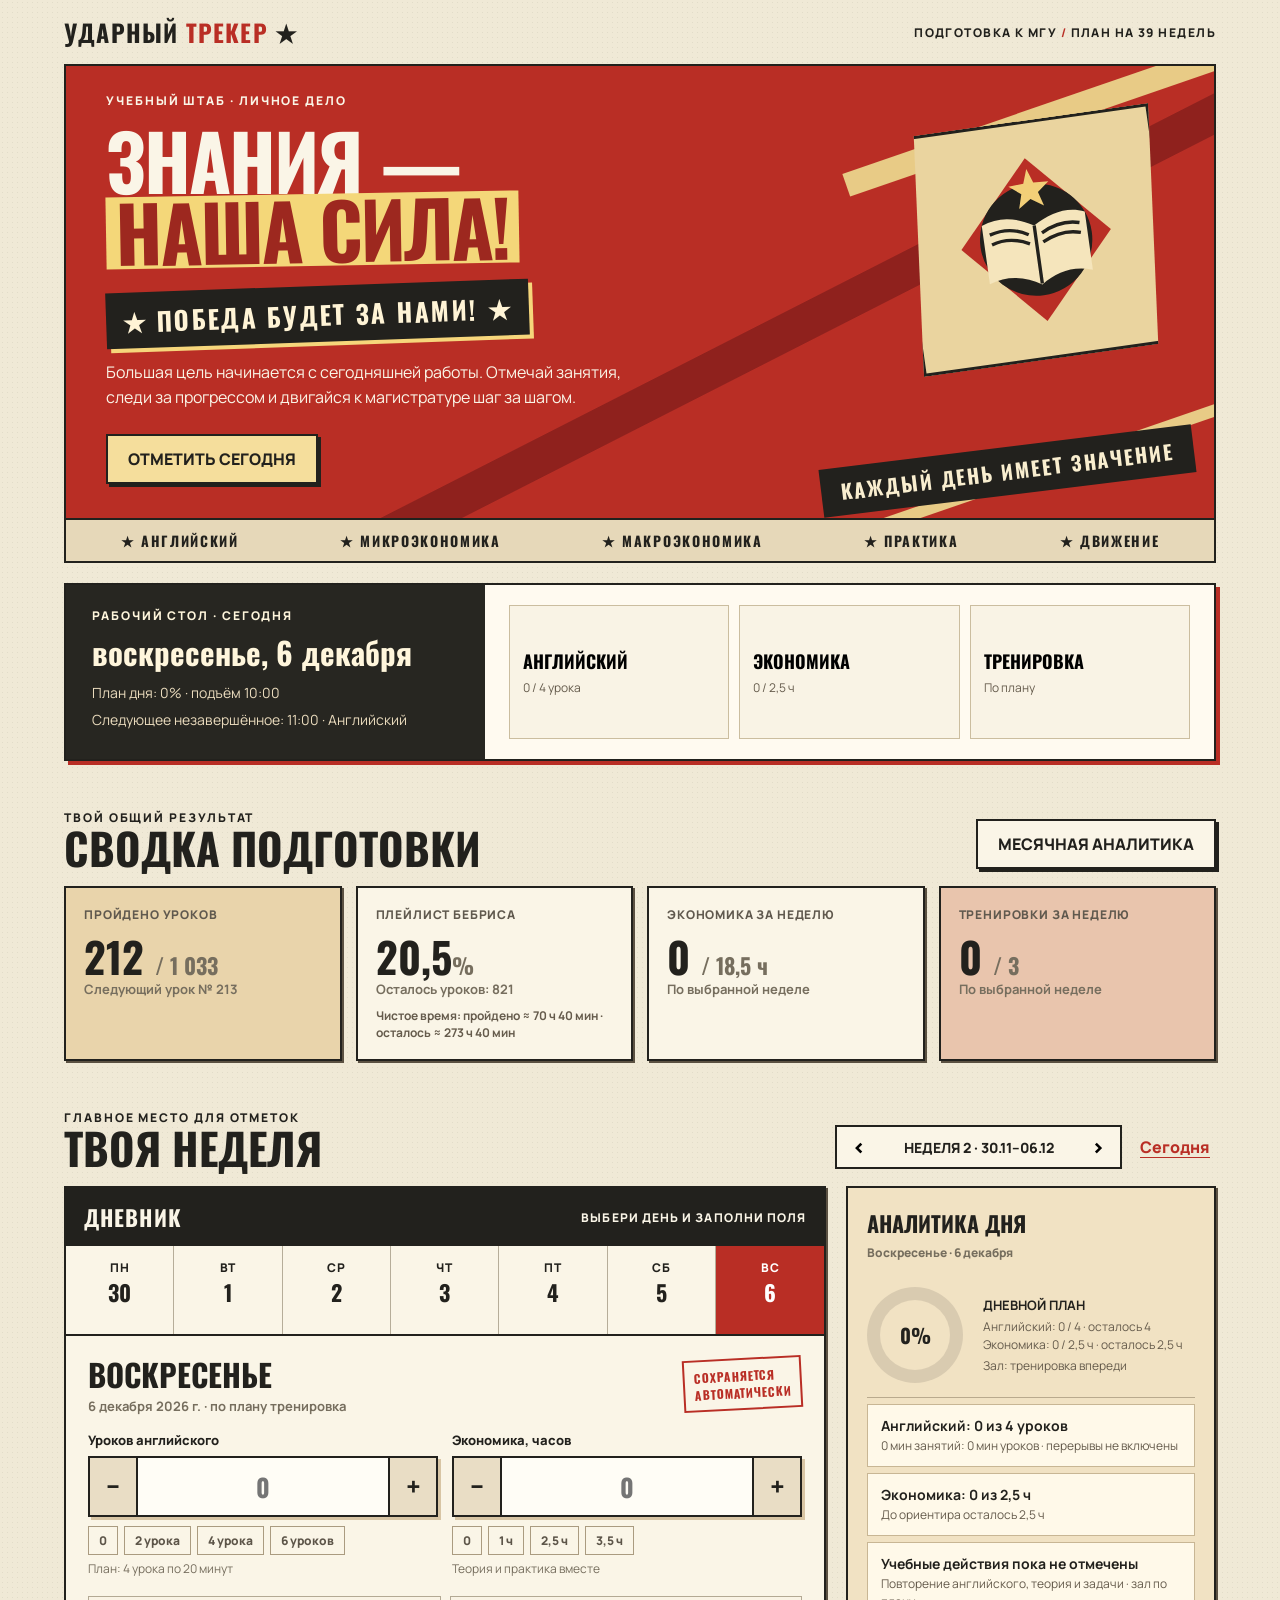
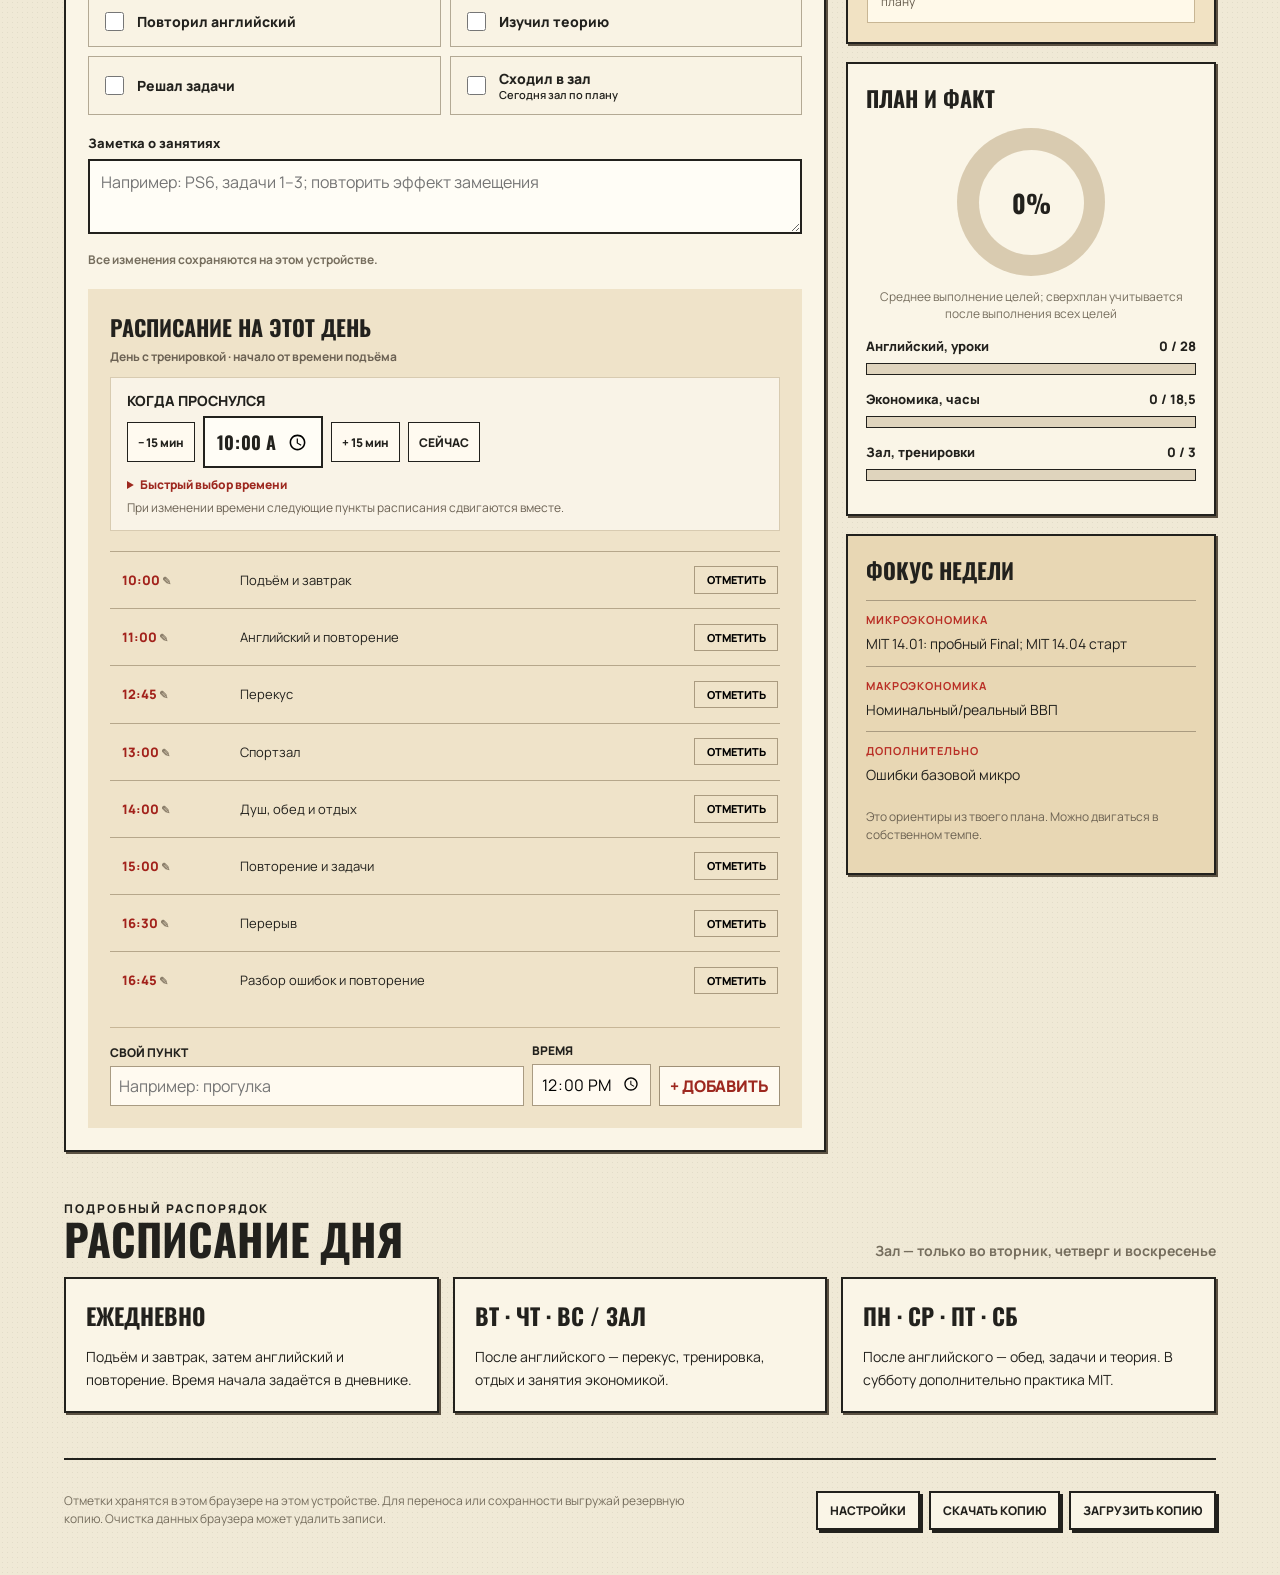
==== commit 5c3c6204: "Show weekly completion above 100 percent" ====
--- a/docs/tracker/index.html
+++ b/docs/tracker/index.html
@@ -102,7 +102,7 @@
  const wake=/^([01]\d|2[0-3]):[0-5]\d$/.test(v.wakeTime||'')?v.wakeTime:'10:00'; const [wh,wm]=wake.split(':').map(Number); const shift=wh*60+wm-600; const adjust=t=>{let [h,m]=t.split(':').map(Number), total=h*60+m+shift, n=(total+1440)%1440;return String(Math.floor(n/60)).padStart(2,'0')+':'+String(n%60).padStart(2,'0')+(total>=1440?' (+1 день)':'')};
  const scheduleRows=(plannedGym?gymSchedule:regular).map(([time,label],i)=>{const times=time.split('–').map(adjust),override=v.scheduleTimes?.[i],start=override||times[0].slice(0,5),done=!!v.scheduleDone?.[i];return '<div class="timeline-row '+(done?'completed':'')+'"><details class="schedule-time-menu"><summary aria-label="Изменить время: '+label+'">'+(override||times[0])+'</summary><div class="schedule-time-controls"><button type="button" data-schedule-adjust="-15" aria-label="На 15 минут раньше: '+label+'">−15</button><input type="time" data-schedule-time="'+i+'" data-default-time="'+times[0].slice(0,5)+'" value="'+start+'" aria-label="Время начала: '+label+'"><button type="button" data-schedule-adjust="15" aria-label="На 15 минут позже: '+label+'">+15</button><button type="button" data-schedule-now aria-label="Текущее время: '+label+'">СЕЙЧАС</button><button type="button" data-schedule-reset class="schedule-reset" aria-label="Вернуть время по распорядку: '+label+'">СБРОС</button></div></details><span>'+label+'</span><button type="button" data-schedule-done="'+i+'" aria-pressed="'+done+'">'+(done?'✓ ГОТОВО':'ОТМЕТИТЬ')+'</button></div>'});const anchor=timeMinutes(wake),order=t=>(timeMinutes(t.slice(0,5))-anchor+1440)%1440;const defaultRows=scheduleRows.map((html,i)=>({html,time:(v.scheduleTimes?.[i]||(plannedGym?gymSchedule:regular)[i][0].split('–').map(adjust)[0]).slice(0,5),rank:i}));const customRows=(Array.isArray(v.customSchedule)?v.customSchedule:[]).filter(x=>x&&typeof x.id==='string'&&typeof x.label==='string'&&/^([01]\d|2[0-3]):[0-5]\d$/.test(x.time)).map((x,i)=>({time:x.time,rank:100+i,html:'<div class="timeline-row '+(x.done?'completed':'')+'"><div class="custom-time-controls"><button type="button" data-custom-adjust="-15" aria-label="На 15 минут раньше">−15</button><input type="time" data-custom-time="'+escapeHTML(x.id)+'" value="'+x.time+'" aria-label="Время своего пункта"><button type="button" data-custom-adjust="15" aria-label="На 15 минут позже">+15</button></div><span class="custom-task-label">'+escapeHTML(x.label)+' <small>свой пункт</small><button class="custom-remove" type="button" data-custom-remove="'+escapeHTML(x.id)+'" aria-label="Удалить свой пункт">УДАЛИТЬ</button></span><button type="button" data-custom-done="'+escapeHTML(x.id)+'" aria-pressed="'+!!x.done+'">'+(x.done?'✓ ГОТОВО':'ОТМЕТИТЬ')+'</button></div>'}));$('todaySchedule').innerHTML=defaultRows.concat(customRows).sort((a,b)=>order(a.time)-order(b.time)||a.rank-b.rank).map(x=>x.html).join('');
 }
-function updateChart(t,s){const p=Math.round((Math.min(t.lessons/28,1)+Math.min(t.economics/(Number(s.econGoal)||1),1)+Math.min(t.gym/3,1))/3*100),el=$('weeklyChart');el.style.setProperty('--progress',Math.min(p,100)+'%');el.dataset.label=p+'%';el.classList.toggle('over',p>100);$('overBadge').textContent=[t.lessons>28?'★ +'+fmt(t.lessons-28)+' уроков':null,t.economics>Number(s.econGoal)?'★ +'+fmt(t.economics-Number(s.econGoal))+' ч':null,t.gym>3?'★ +'+fmt(t.gym-3)+' тренировок':null].filter(Boolean).join(' · ');el.setAttribute('aria-label','Выполнение недельного плана: '+p+' процентов'+(p>100?', план перевыполнен':''));$('chartCaption').textContent='Среднее выполнение целей; перевыполнение показано отдельно'}
+function updateChart(t,s){const goal=Number(s.econGoal)||1,complete=t.lessons>=28&&t.economics>=goal&&t.gym>=3,p=Math.round(((complete?t.lessons/28:Math.min(t.lessons/28,1))+(complete?t.economics/goal:Math.min(t.economics/goal,1))+(complete?t.gym/3:Math.min(t.gym/3,1)))/3*100),el=$('weeklyChart');el.style.setProperty('--progress',Math.min(p,100)+'%');el.dataset.label=p+'%';el.classList.toggle('over',p>100);$('overBadge').textContent=[t.lessons>28?'★ +'+fmt(t.lessons-28)+' уроков':null,t.economics>Number(s.econGoal)?'★ +'+fmt(t.economics-Number(s.econGoal))+' ч':null,t.gym>3?'★ +'+fmt(t.gym-3)+' тренировок':null].filter(Boolean).join(' · ');el.setAttribute('aria-label','Выполнение недельного плана: '+p+' процентов'+(p>100?', план перевыполнен':''));$('chartCaption').textContent=complete?'Все недельные цели выполнены; перевыполнение учтено':'Среднее выполнение целей; сверхплан учитывается после выполнения всех целей'}
 function renderDesk(){const d=new Date(),i=indexOf(d),day=(i%7+7)%7,v=state.days[dateKey(d)]||{},eg=day===5?3.5:2.5,planned=gymDay(day),lessons=Number(v.lessons)||0,hours=Number(v.economics)||0,complete=lessons>=4&&hours>=eg&&(!planned||v.gym),p=Math.round(((complete?lessons/4:Math.min(lessons/4,1))+(complete?hours/eg:Math.min(hours/eg,1))+(planned?(v.gym?1:0):0))/(planned?3:2)*100);$('deskDate').textContent=dateFmt(d,{weekday:'long',day:'numeric',month:'long'});$('deskSummary').textContent='План дня: '+p+'% · подъём '+(v.wakeTime||'10:00');const next=lessons<4?['Английский',1,60]:planned&&!v.gym?['Тренировка',3,180]:hours<eg?['Экономика',planned?5:3,planned?300:210]:null;let nextTime='';if(next){const parts=(v.wakeTime||'10:00').split(':').map(Number),minutes=(parts[0]*60+parts[1]+next[2])%1440;nextTime=v.scheduleTimes?.[next[1]]||String(Math.floor(minutes/60)).padStart(2,'0')+':'+String(minutes%60).padStart(2,'0')}$('deskNext').textContent=next?'Следующее незавершённое: '+nextTime+' · '+next[0]:'Все основные цели выполнены';for(const [id,label,done,off] of [['deskEnglish',fmt(lessons)+' / 4 урока',lessons>=4,false],['deskEconomics',fmt(hours)+' / '+fmt(eg)+' ч',hours>=eg,false],['deskGym',planned?(v.gym?'Выполнена':'По плану'):'Не запланирована',!!v.gym,!planned]]){const el=$(id);el.querySelector('span').textContent=label;el.classList.toggle('done',done);el.classList.toggle('off',off)}}
 for(const [id,target] of [['deskEnglish','lessons'],['deskEconomics','economics'],['deskGym','gym']])$(id).onclick=()=>{let n=indexOf(new Date());week=Math.floor(n/7);selected=n-week*7;render();$(target).scrollIntoView({behavior:'smooth',block:'center'});$(target).focus()};
 function hasRecordedWake(v){return typeof v.wakeTime==='string'&&(v.wakeRecorded===true||(v.wakeRecorded===undefined&&v.wakeTime!=='10:00'))}function hasDayActivity(v){return Number(v.lessons)>0||Number(v.economics)>0||['repeat','theory','problems','gym'].some(k=>v[k]===true)||typeof v.notes==='string'&&v.notes.trim().length>0||hasRecordedWake(v)||Object.values(v.scheduleDone||{}).some(x=>x===true)||(Array.isArray(v.customSchedule)&&v.customSchedule.length>0)}function refreshDayDot(v){const dot=$('weekdays').querySelector(`[data-day="${selected}"] small`);if(dot)dot.textContent=hasDayActivity(v)?'●':''}
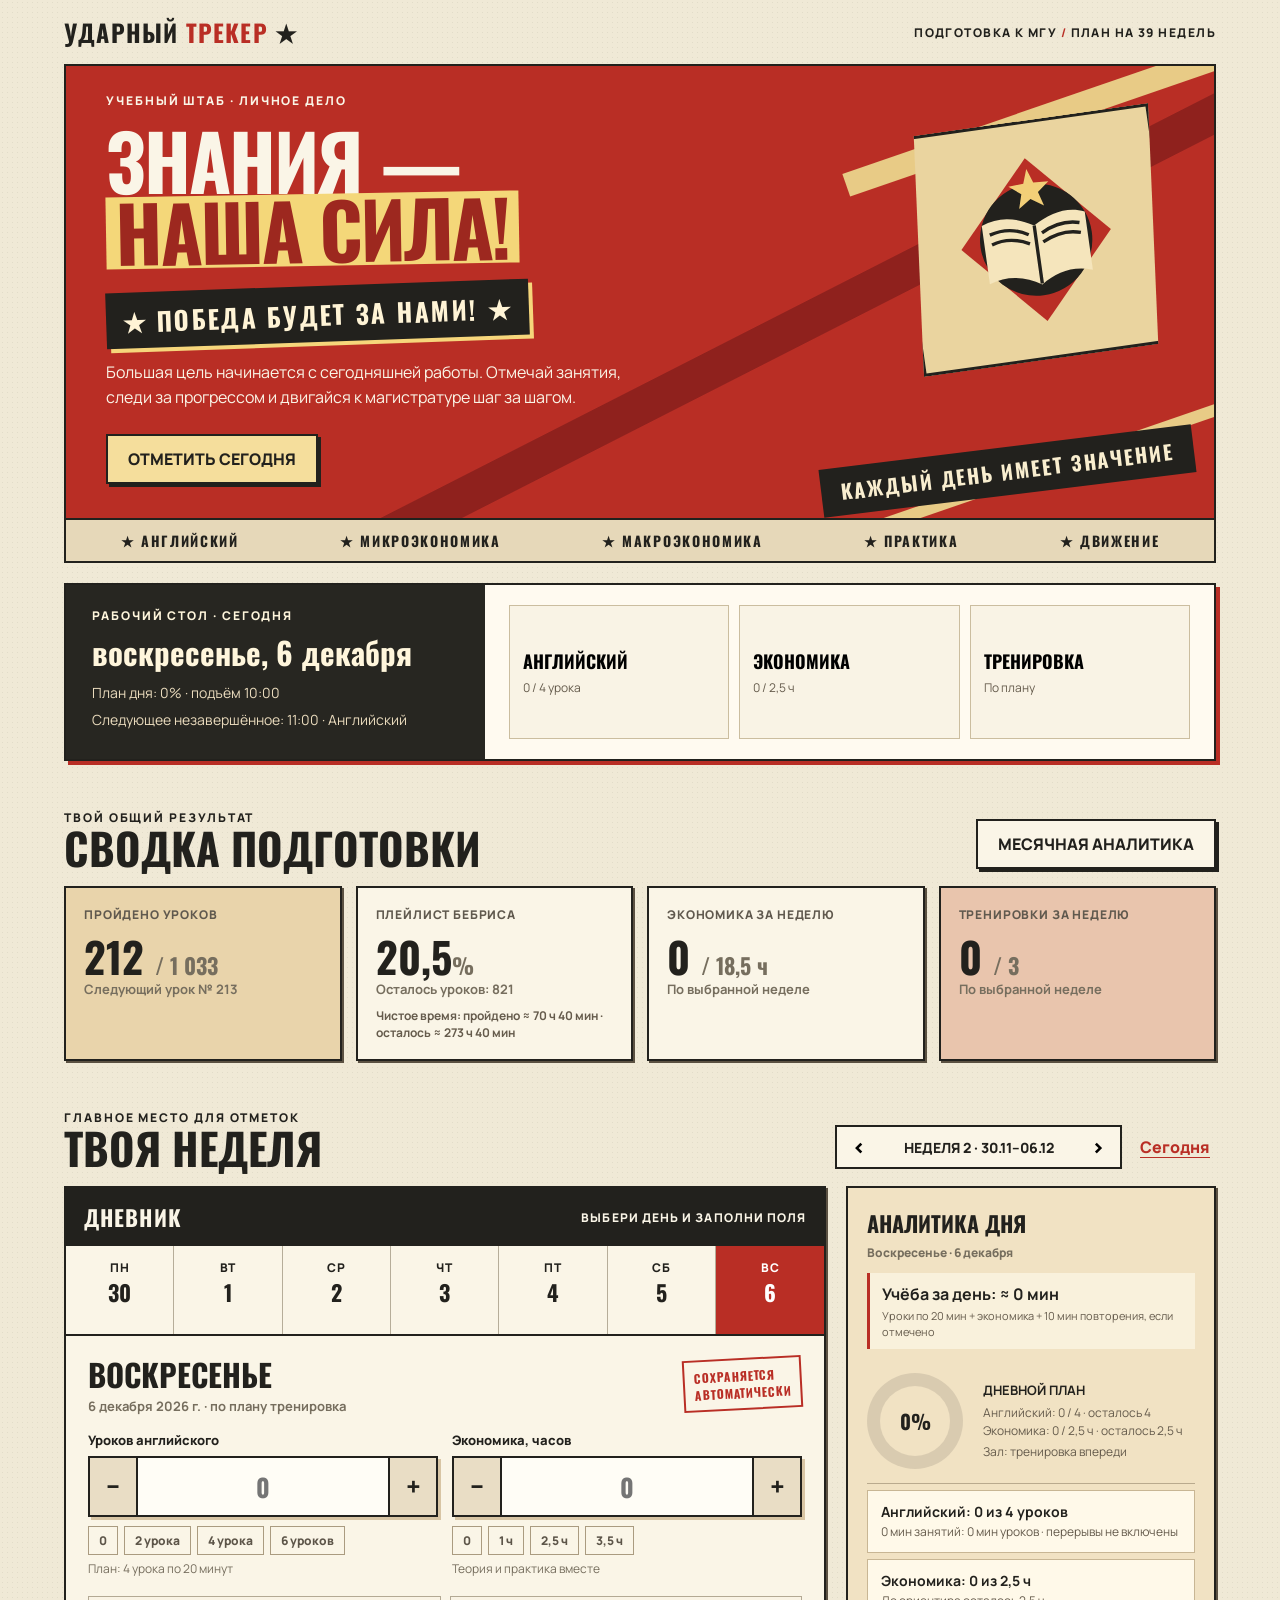
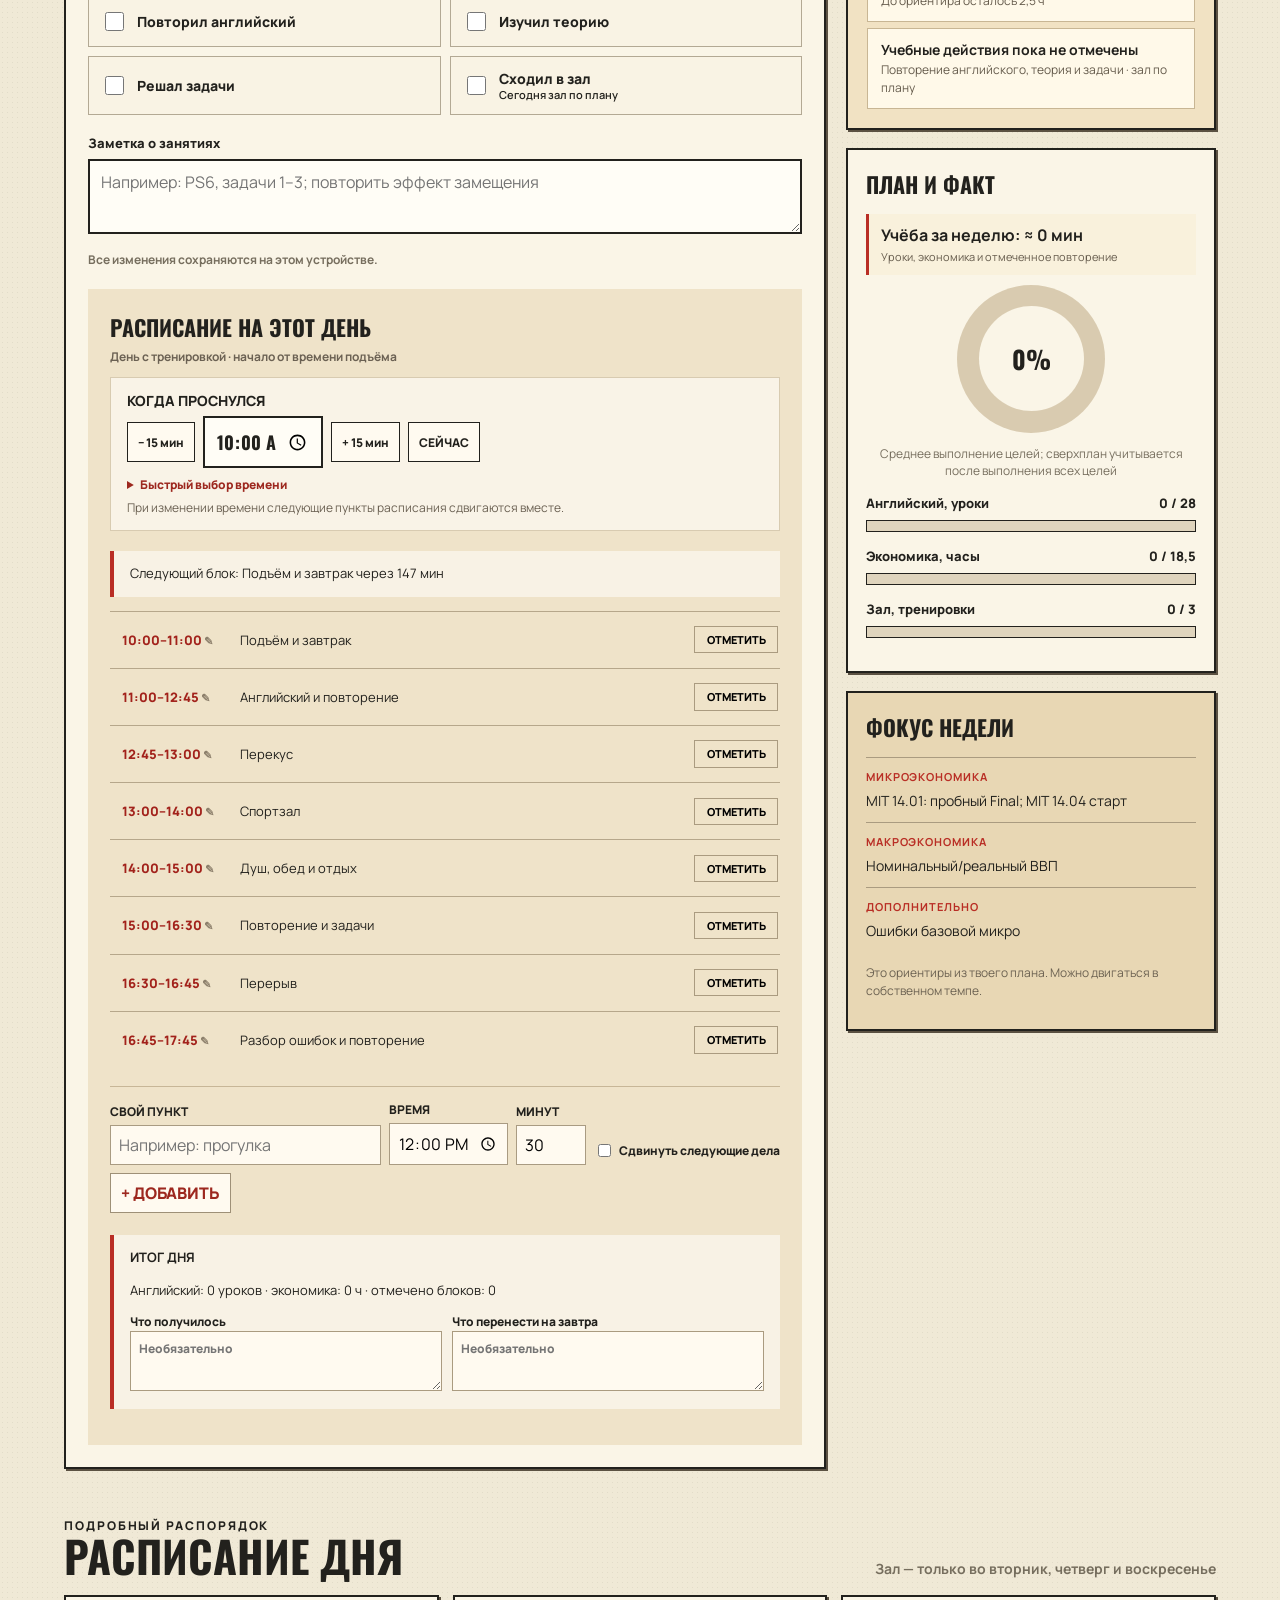
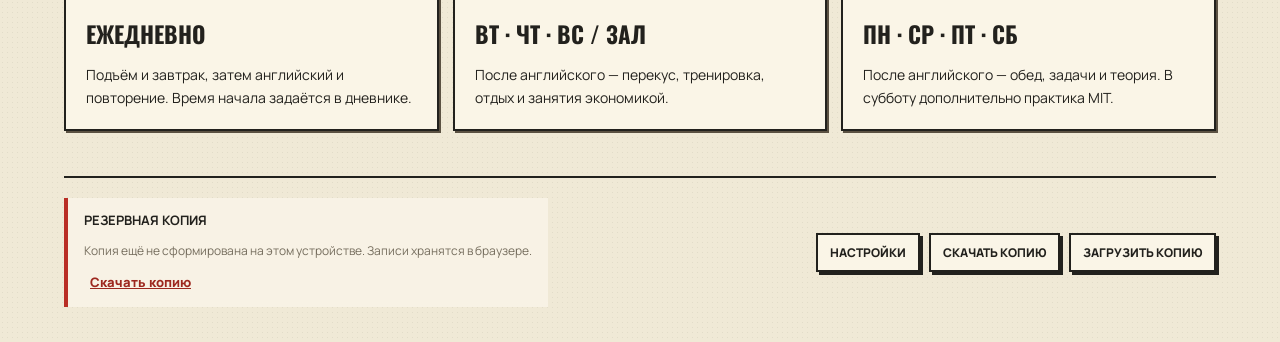
==== commit 5907b87e: "Improve schedule, insights and study time tracking" ====
--- a/docs/tracker/index.html
+++ b/docs/tracker/index.html
@@ -46,6 +46,10 @@
 .custom-add{display:flex;gap:8px;align-items:end;flex-wrap:wrap;margin:18px 0 0;padding-top:14px;border-top:1px solid #c7b697}.custom-add label{display:block;font-size:12px;font-weight:800;margin-bottom:5px}.custom-add input{border:1px solid #a99b82;background:#fffaf0;padding:8px;min-height:40px}.custom-add .custom-name{flex:1;min-width:180px}.custom-add .custom-name input{width:100%}.custom-add button,.custom-remove{border:1px solid #9e9077;background:#fffaf0;color:#9d281f;font-weight:800;padding:8px 10px;min-height:40px}.custom-remove{font-size:11px;min-height:33px}.custom-task-label{display:flex;align-items:center;gap:8px;flex-wrap:wrap}.custom-task-label small{font-size:10px;color:#8b765c;text-transform:uppercase;letter-spacing:.05em}
 
 .timeline-row:has(.custom-time-controls){grid-template-columns:minmax(160px,auto) minmax(0,1fr) auto}.custom-time-controls{display:flex;align-items:center;gap:3px}.custom-time-controls button{padding:5px;min-width:27px;font-size:11px}.custom-time-controls input[type=time]{width:83px;padding:4px;font-size:12px}
+
+.schedule-status,.day-review,.backup-note{margin:14px 0;padding:13px 16px;background:#f8f2e5;border-left:4px solid #b92e25;font-size:13px;line-height:1.5}.schedule-status strong{display:block}.schedule-status button{margin-top:7px;border:1px solid #9d281f;background:transparent;color:#9d281f;padding:6px 9px;font-weight:800}.timeline-row.completed{background:#e4eddf}.timeline-row.completed button[data-schedule-done],.timeline-row.completed button[data-custom-done]{background:#426447;color:#fff}.duration-field{display:flex;align-items:center;gap:5px;font-size:12px;font-weight:700}.duration-field input{width:65px;padding:5px;border:1px solid #aa9b80;background:#fffaf0}.timeline-meta{display:block;font-size:11px;color:#766e5e;margin-top:3px}.custom-edit{border:1px solid #9e9077;background:#fffaf0;padding:6px 8px;font-weight:800;font-size:11px}.custom-add .shift-choice{display:flex;align-items:center;gap:5px;font-size:12px}.custom-add .shift-choice input{min-height:0}.review-inputs{display:grid;grid-template-columns:1fr 1fr;gap:10px;margin-top:10px}.review-inputs textarea{width:100%;min-height:60px;resize:vertical;border:1px solid #aa9b80;background:#fffaf0;padding:8px}.review-inputs label{font-size:12px;font-weight:800}.backup-note{margin:0;max-width:650px}.backup-note button{border:0;background:none;text-decoration:underline;color:#9d281f;font-weight:800;cursor:pointer}@media(max-width:700px){.review-inputs{grid-template-columns:1fr}}
+
+.study-time-box{padding:10px 12px;margin:10px 0;background:#f9f1dc;border-left:3px solid #b92e25}.study-time-box strong,.study-time-box small{display:block}.study-time-box small{font-size:11px;line-height:1.4;color:#655b4c;margin-top:3px}.month-metrics{grid-template-columns:repeat(auto-fit,minmax(150px,1fr))}
 </style>
 </head>
 <body>
@@ -53,17 +57,17 @@
  <header class="top"><div class="brand">УДАРНЫЙ <span>ТРЕКЕР</span> ★</div><div class="topright">ПОДГОТОВКА К МГУ <b> / </b> ПЛАН НА 39 НЕДЕЛЬ</div></header>
  <section class="hero"><div class="hero-copy"><div class="eyebrow">Учебный штаб · личное дело</div><h1>ЗНАНИЯ —<br><em>НАША СИЛА!</em></h1><div class="victory">★ ПОБЕДА БУДЕТ ЗА НАМИ! ★</div><p>Большая цель начинается с сегодняшней работы. Отмечай занятия, следи за прогрессом и двигайся к магистратуре шаг за шагом.</p><button class="button" id="goToday">ОТМЕТИТЬ СЕГОДНЯ</button></div><div class="hero-art" aria-hidden="true"><div class="art-disc"><svg viewBox="0 0 240 240"><path fill="#b92e25" d="M30 120 120 22l90 98-90 98z"/><circle cx="120" cy="120" r="67" fill="#22211d"/><path fill="#f5e5bc" d="M58 95c22-9 42-4 62 8 21-12 42-17 62-8v70c-24-8-43-3-62 9-19-12-39-17-62-9z"/><path d="M120 103v70M66 107c17-5 33-2 46 6M128 113c15-8 29-11 46-6M67 119c15-5 30-3 45 5M128 124c16-8 31-10 46-5" fill="none" stroke="#22211d" stroke-width="4"/><path fill="#f2cf78" d="m120 35 6 17 18 1-14 11 5 17-15-10-15 10 5-17-14-11 18-1z"/></svg></div><div class="art-banner">КАЖДЫЙ ДЕНЬ ИМЕЕТ ЗНАЧЕНИЕ</div></div></section>
  <div class="ticker"><span>★ АНГЛИЙСКИЙ</span><span>★ МИКРОЭКОНОМИКА</span><span>★ МАКРОЭКОНОМИКА</span><span>★ ПРАКТИКА</span><span>★ ДВИЖЕНИЕ</span></div>
- <section class="desk" aria-label="Сегодня"><div class="desk-intro"><div class="eyebrow">Рабочий стол · сегодня</div><h2 id="deskDate"></h2><p id="deskSummary"></p><p id="deskNext"></p></div><div class="desk-actions"><button type="button" class="desk-task" id="deskEnglish"><b>Английский</b><span></span></button><button type="button" class="desk-task" id="deskEconomics"><b>Экономика</b><span></span></button><button type="button" class="desk-task" id="deskGym"><b>Тренировка</b><span></span></button></div></section><div class="section-head"><div><div class="eyebrow">Твой общий результат</div><h2>СВОДКА ПОДГОТОВКИ</h2></div><button class="button month-button" id="openMonth">МЕСЯЧНАЯ АНАЛИТИКА</button></div>
+ <section class="desk" aria-label="Сегодня"><div class="desk-intro"><div class="eyebrow">Рабочий стол · сегодня</div><h2 id="deskDate"></h2><p id="deskSummary"></p><p id="deskNext"></p><p id="backupReminder"></p></div><div class="desk-actions"><button type="button" class="desk-task" id="deskEnglish"><b>Английский</b><span></span></button><button type="button" class="desk-task" id="deskEconomics"><b>Экономика</b><span></span></button><button type="button" class="desk-task" id="deskGym"><b>Тренировка</b><span></span></button></div></section><div class="section-head"><div><div class="eyebrow">Твой общий результат</div><h2>СВОДКА ПОДГОТОВКИ</h2></div><button class="button month-button" id="openMonth">МЕСЯЧНАЯ АНАЛИТИКА</button></div>
  <section class="overview" aria-label="Общий прогресс"><div class="panel metric"><div class="label">Пройдено уроков</div><div class="value" id="totalLessons">212 <span>/ 1033</span></div><div class="sub" id="nextLesson">Следующий урок № 213</div></div><div class="panel metric"><div class="label">Плейлист Бебриса</div><div class="value" id="englishPct">20,5<span>%</span></div><div class="sub" id="remaining">Осталось 821 урок</div><div class="time-summary" id="playlistTime"></div></div><div class="panel metric"><div class="label">Экономика за неделю</div><div class="value" id="econMetric">0 <span>/ 18,5 ч</span></div><div class="sub">По выбранной неделе</div></div><div class="panel metric"><div class="label">Тренировки за неделю</div><div class="value" id="gymMetric">0 <span>/ 3</span></div><div class="sub">По выбранной неделе</div></div></section>
  <div class="section-head" id="work"><div><div class="eyebrow">Главное место для отметок</div><h2>ТВОЯ НЕДЕЛЯ</h2></div><div class="weekbar"><div class="weeknav"><button id="prevWeek" aria-label="Предыдущая неделя">‹</button><span class="week-label" id="weekLabel"></span><button id="nextWeek" aria-label="Следующая неделя">›</button></div><button class="today-button" id="currentWeek">Сегодня</button></div></div>
- <section class="workgrid"><div class="panel"><div class="worktop"><strong>ДНЕВНИК</strong><span>Выбери день и заполни поля</span></div><div class="weekdays" id="weekdays"></div><div class="entry"><div class="entry-head"><div><h3 id="dayHeading"></h3><p id="dayHint"></p></div><div class="stamp" id="saveStamp">СОХРАНЯЕТСЯ<br>АВТОМАТИЧЕСКИ</div></div><div class="fieldgrid"><div class="field"><label for="lessons">Уроков английского</label><div class="number-control"><button type="button" data-adjust="lessons" data-delta="-1" aria-label="Уменьшить количество уроков">−</button><input type="number" id="lessons" min="0" max="100" step="1" inputmode="numeric" placeholder="0"><button type="button" data-adjust="lessons" data-delta="1" aria-label="Добавить урок">+</button></div><div class="quick-values" aria-label="Быстрый выбор уроков"><button type="button" data-target="lessons" data-value="0">0</button><button type="button" data-target="lessons" data-value="2">2 урока</button><button type="button" data-target="lessons" data-value="4">4 урока</button><button type="button" data-target="lessons" data-value="6">6 уроков</button></div><small>План: 4 урока по 20 минут</small></div><div class="field"><label for="economics">Экономика, часов</label><div class="number-control"><button type="button" data-adjust="economics" data-delta="-0.25" aria-label="Уменьшить время на 15 минут">−</button><input type="number" id="economics" min="0" max="24" step="0.25" inputmode="decimal" placeholder="0"><button type="button" data-adjust="economics" data-delta="0.25" aria-label="Добавить 15 минут">+</button></div><div class="quick-values" aria-label="Быстрый выбор времени"><button type="button" data-target="economics" data-value="0">0</button><button type="button" data-target="economics" data-value="1">1 ч</button><button type="button" data-target="economics" data-value="2.5">2,5 ч</button><button type="button" data-target="economics" data-value="3.5">3,5 ч</button></div><small>Теория и практика вместе</small></div></div><div class="checks"><label class="check"><input type="checkbox" id="repeat"> Повторил английский</label><label class="check"><input type="checkbox" id="theory"> Изучил теорию</label><label class="check"><input type="checkbox" id="problems"> Решал задачи</label><label class="check" id="gymLabel"><input type="checkbox" id="gym"><span>Сходил в зал<small id="gymStatus">По плану: вт, чт, вс</small></span></label></div><div class="field notes"><label for="notes">Заметка о занятиях</label><textarea id="notes" maxlength="1000" placeholder="Например: PS6, задачи 1–3; повторить эффект замещения"></textarea></div><p class="saved" id="saveMessage" aria-live="polite">Все изменения сохраняются на этом устройстве.</p><div class="day-schedule"><h3>РАСПИСАНИЕ НА ЭТОТ ДЕНЬ</h3><p class="schedule-caption" id="scheduleCaption"></p><div class="wake-control"><div class="field"><label for="wakeTime">КОГДА ПРОСНУЛСЯ</label><div class="wake-time-row"><button type="button" class="wake-step" data-wake-step="-15" aria-label="На 15 минут раньше">− 15 мин</button><input id="wakeTime" type="time" value="10:00" aria-label="Время пробуждения"><button type="button" class="wake-step" data-wake-step="15" aria-label="На 15 минут позже">+ 15 мин</button><button type="button" class="wake-step" id="wakeNow">СЕЙЧАС</button></div><details class="wake-presets-toggle"><summary>Быстрый выбор времени</summary><div class="wake-options" aria-label="Быстрый выбор времени"><button type="button" class="wake-preset" data-wake="07:00">07:00</button><button type="button" class="wake-preset" data-wake="08:00">08:00</button><button type="button" class="wake-preset" data-wake="09:00">09:00</button><button type="button" class="wake-preset" data-wake="10:00">10:00</button><button type="button" class="wake-preset" data-wake="11:00">11:00</button><button type="button" class="wake-preset" data-wake="12:00">12:00</button></div></details></div><small>При изменении времени следующие пункты расписания сдвигаются вместе.</small></div><div id="todaySchedule"></div><form class="custom-add" id="customScheduleForm"><div class="custom-name"><label for="customName">СВОЙ ПУНКТ</label><input id="customName" maxlength="80" placeholder="Например: прогулка" required></div><div><label for="customTime">ВРЕМЯ</label><input id="customTime" type="time" value="12:00" required></div><button type="submit">+ ДОБАВИТЬ</button></form></div></div></div>
- <aside class="side"><div class="panel analytics"><h3>АНАЛИТИКА ДНЯ</h3><p class="analytics-date" id="dailyDate"></p><div class="daily-progress"><div class="daily-ring" id="dailyRing" role="img" aria-label="Выполнение дневного плана"></div><div class="daily-progress-copy"><strong>ДНЕВНОЙ ПЛАН</strong><span id="dailyProgressEnglish"></span><span id="dailyProgressEcon"></span><span id="dailyProgressGym" class="gym-mini"></span><span id="dailyProgressExtra" class="extra"></span></div></div><div class="daily-item"><div class="mini-ring" id="englishRing" role="img"></div><strong id="dailyEnglish"></strong><small id="dailyEnglishDetail"></small></div><div class="daily-item"><div class="mini-ring" id="econRing" role="img"></div><strong id="dailyEcon"></strong><small id="dailyEconDetail"></small></div><div class="daily-item"><div class="mini-ring" id="checksRing" role="img"></div><strong id="dailyChecks"></strong><small id="dailyChecksDetail"></small></div></div><div class="panel weekly"><h3>ПЛАН И ФАКТ</h3><div class="weekly-chart" id="weeklyChart" role="img" aria-label="Выполнение недельного плана"></div><span class="over-badge" id="overBadge" aria-live="polite"></span><p id="chartCaption" style="text-align:center;font-size:12px;color:#766e5e">Среднее выполнение трёх целей за неделю</p><div class="progress-line"><div class="progress-top"><span>Английский, уроки</span><span id="lessonBarText"></span></div><div class="bar"><i id="lessonBar"></i></div></div><div class="progress-line"><div class="progress-top"><span>Экономика, часы</span><span id="econBarText"></span></div><div class="bar"><i id="econBar"></i></div></div><div class="progress-line"><div class="progress-top"><span>Зал, тренировки</span><span id="gymBarText"></span></div><div class="bar"><i id="gymBar"></i></div></div></div><div class="panel plan"><h3>ФОКУС НЕДЕЛИ</h3><div class="plan-item"><b>Микроэкономика</b><span id="microPlan"></span></div><div class="plan-item"><b>Макроэкономика</b><span id="macroPlan"></span></div><div class="plan-item"><b>Дополнительно</b><span id="extraPlan"></span></div><p class="plan-disclaimer">Это ориентиры из твоего плана. Можно двигаться в собственном темпе.</p></div></aside></section>
+ <section class="workgrid"><div class="panel"><div class="worktop"><strong>ДНЕВНИК</strong><span>Выбери день и заполни поля</span></div><div class="weekdays" id="weekdays"></div><div class="entry"><div class="entry-head"><div><h3 id="dayHeading"></h3><p id="dayHint"></p></div><div class="stamp" id="saveStamp">СОХРАНЯЕТСЯ<br>АВТОМАТИЧЕСКИ</div></div><div class="fieldgrid"><div class="field"><label for="lessons">Уроков английского</label><div class="number-control"><button type="button" data-adjust="lessons" data-delta="-1" aria-label="Уменьшить количество уроков">−</button><input type="number" id="lessons" min="0" max="100" step="1" inputmode="numeric" placeholder="0"><button type="button" data-adjust="lessons" data-delta="1" aria-label="Добавить урок">+</button></div><div class="quick-values" aria-label="Быстрый выбор уроков"><button type="button" data-target="lessons" data-value="0">0</button><button type="button" data-target="lessons" data-value="2">2 урока</button><button type="button" data-target="lessons" data-value="4">4 урока</button><button type="button" data-target="lessons" data-value="6">6 уроков</button></div><small>План: 4 урока по 20 минут</small></div><div class="field"><label for="economics">Экономика, часов</label><div class="number-control"><button type="button" data-adjust="economics" data-delta="-0.25" aria-label="Уменьшить время на 15 минут">−</button><input type="number" id="economics" min="0" max="24" step="0.25" inputmode="decimal" placeholder="0"><button type="button" data-adjust="economics" data-delta="0.25" aria-label="Добавить 15 минут">+</button></div><div class="quick-values" aria-label="Быстрый выбор времени"><button type="button" data-target="economics" data-value="0">0</button><button type="button" data-target="economics" data-value="1">1 ч</button><button type="button" data-target="economics" data-value="2.5">2,5 ч</button><button type="button" data-target="economics" data-value="3.5">3,5 ч</button></div><small>Теория и практика вместе</small></div></div><div class="checks"><label class="check"><input type="checkbox" id="repeat"> Повторил английский</label><label class="check"><input type="checkbox" id="theory"> Изучил теорию</label><label class="check"><input type="checkbox" id="problems"> Решал задачи</label><label class="check" id="gymLabel"><input type="checkbox" id="gym"><span>Сходил в зал<small id="gymStatus">По плану: вт, чт, вс</small></span></label></div><div class="field notes"><label for="notes">Заметка о занятиях</label><textarea id="notes" maxlength="1000" placeholder="Например: PS6, задачи 1–3; повторить эффект замещения"></textarea></div><p class="saved" id="saveMessage" aria-live="polite">Все изменения сохраняются на этом устройстве.</p><div class="day-schedule"><h3>РАСПИСАНИЕ НА ЭТОТ ДЕНЬ</h3><p class="schedule-caption" id="scheduleCaption"></p><div class="wake-control"><div class="field"><label for="wakeTime">КОГДА ПРОСНУЛСЯ</label><div class="wake-time-row"><button type="button" class="wake-step" data-wake-step="-15" aria-label="На 15 минут раньше">− 15 мин</button><input id="wakeTime" type="time" value="10:00" aria-label="Время пробуждения"><button type="button" class="wake-step" data-wake-step="15" aria-label="На 15 минут позже">+ 15 мин</button><button type="button" class="wake-step" id="wakeNow">СЕЙЧАС</button></div><details class="wake-presets-toggle"><summary>Быстрый выбор времени</summary><div class="wake-options" aria-label="Быстрый выбор времени"><button type="button" class="wake-preset" data-wake="07:00">07:00</button><button type="button" class="wake-preset" data-wake="08:00">08:00</button><button type="button" class="wake-preset" data-wake="09:00">09:00</button><button type="button" class="wake-preset" data-wake="10:00">10:00</button><button type="button" class="wake-preset" data-wake="11:00">11:00</button><button type="button" class="wake-preset" data-wake="12:00">12:00</button></div></details></div><small>При изменении времени следующие пункты расписания сдвигаются вместе.</small></div><div class="schedule-status" id="scheduleStatus" aria-live="polite"></div><div id="todaySchedule"></div><form class="custom-add" id="customScheduleForm"><div class="custom-name"><label for="customName">СВОЙ ПУНКТ</label><input id="customName" maxlength="80" placeholder="Например: прогулка" required></div><div><label for="customTime">ВРЕМЯ</label><input id="customTime" type="time" value="12:00" required></div><div><label for="customDuration">МИНУТ</label><input id="customDuration" type="number" min="5" max="720" step="5" value="30" required style="width:70px"></div><label class="shift-choice"><input type="checkbox" id="customShift"> Сдвинуть следующие дела</label><button type="submit">+ ДОБАВИТЬ</button><small id="customConflict" style="flex-basis:100%;color:#9d281f" aria-live="polite"></small></form><section class="day-review"><strong>ИТОГ ДНЯ</strong><p id="dayReviewSummary"></p><div class="review-inputs"><label>Что получилось<textarea id="reviewGood" maxlength="500" placeholder="Необязательно"></textarea></label><label>Что перенести на завтра<textarea id="reviewNext" maxlength="500" placeholder="Необязательно"></textarea></label></div></section></div></div></div>
+ <aside class="side"><div class="panel analytics"><h3>АНАЛИТИКА ДНЯ</h3><p class="analytics-date" id="dailyDate"></p><div class="study-time-box"><strong id="dayStudyTime"></strong><small>Уроки по 20 мин + экономика + 10 мин повторения, если отмечено</small></div><div class="daily-progress"><div class="daily-ring" id="dailyRing" role="img" aria-label="Выполнение дневного плана"></div><div class="daily-progress-copy"><strong>ДНЕВНОЙ ПЛАН</strong><span id="dailyProgressEnglish"></span><span id="dailyProgressEcon"></span><span id="dailyProgressGym" class="gym-mini"></span><span id="dailyProgressExtra" class="extra"></span></div></div><div class="daily-item"><div class="mini-ring" id="englishRing" role="img"></div><strong id="dailyEnglish"></strong><small id="dailyEnglishDetail"></small></div><div class="daily-item"><div class="mini-ring" id="econRing" role="img"></div><strong id="dailyEcon"></strong><small id="dailyEconDetail"></small></div><div class="daily-item"><div class="mini-ring" id="checksRing" role="img"></div><strong id="dailyChecks"></strong><small id="dailyChecksDetail"></small></div></div><div class="panel weekly"><h3>ПЛАН И ФАКТ</h3><div class="study-time-box"><strong id="weekStudyTime"></strong><small>Уроки, экономика и отмеченное повторение</small></div><div class="weekly-chart" id="weeklyChart" role="img" aria-label="Выполнение недельного плана"></div><span class="over-badge" id="overBadge" aria-live="polite"></span><p id="chartCaption" style="text-align:center;font-size:12px;color:#766e5e">Среднее выполнение трёх целей за неделю</p><div class="progress-line"><div class="progress-top"><span>Английский, уроки</span><span id="lessonBarText"></span></div><div class="bar"><i id="lessonBar"></i></div></div><div class="progress-line"><div class="progress-top"><span>Экономика, часы</span><span id="econBarText"></span></div><div class="bar"><i id="econBar"></i></div></div><div class="progress-line"><div class="progress-top"><span>Зал, тренировки</span><span id="gymBarText"></span></div><div class="bar"><i id="gymBar"></i></div></div></div><div class="panel plan"><h3>ФОКУС НЕДЕЛИ</h3><div class="plan-item"><b>Микроэкономика</b><span id="microPlan"></span></div><div class="plan-item"><b>Макроэкономика</b><span id="macroPlan"></span></div><div class="plan-item"><b>Дополнительно</b><span id="extraPlan"></span></div><p class="plan-disclaimer">Это ориентиры из твоего плана. Можно двигаться в собственном темпе.</p></div></aside></section>
  <div class="section-head"><div><div class="eyebrow">Подробный распорядок</div><h2>РАСПИСАНИЕ ДНЯ</h2></div><p>Зал — только во вторник, четверг и воскресенье</p></div>
  <section class="schedule"><div class="panel"><h3>ЕЖЕДНЕВНО</h3><p>Подъём и завтрак, затем английский и повторение. Время начала задаётся в дневнике.</p></div><div class="panel"><h3>ВТ · ЧТ · ВС / ЗАЛ</h3><p>После английского — перекус, тренировка, отдых и занятия экономикой.</p></div><div class="panel"><h3>ПН · СР · ПТ · СБ</h3><p>После английского — обед, задачи и теория. В субботу дополнительно практика MIT.</p></div></section>
 
- <footer class="footer"><p>Отметки хранятся в этом браузере на этом устройстве. Для переноса или сохранности выгружай резервную копию. Очистка данных браузера может удалить записи.</p><div class="actions"><button class="button" id="settingsBtn">НАСТРОЙКИ</button><button class="button" id="exportBtn">СКАЧАТЬ КОПИЮ</button><button class="button" id="importBtn">ЗАГРУЗИТЬ КОПИЮ</button><input id="importFile" class="hidden" type="file" accept="application/json,.json"></div></footer>
+ <footer class="footer"><div class="backup-note"><strong>РЕЗЕРВНАЯ КОПИЯ</strong><p id="backupStatus">Записи хранятся в этом браузере.</p><button type="button" id="backupQuick">Скачать копию</button></div><div class="actions"><button class="button" id="settingsBtn">НАСТРОЙКИ</button><button class="button" id="exportBtn">СКАЧАТЬ КОПИЮ</button><button class="button" id="importBtn">ЗАГРУЗИТЬ КОПИЮ</button><input id="importFile" class="hidden" type="file" accept="application/json,.json"></div></footer>
 </div>
-<dialog class="modal month-modal" id="monthDialog"><div class="month-head"><div><div class="eyebrow">Личное дело · сводка</div><h2>МЕСЯЧНАЯ АНАЛИТИКА</h2></div><div class="month-nav"><button type="button" class="button" id="prevMonth" aria-label="Предыдущий месяц">‹</button><span class="month-label" id="monthLabel"></span><button type="button" class="button" id="nextMonth" aria-label="Следующий месяц">›</button><button type="button" class="month-close-top" id="closeMonthTop" aria-label="Закрыть месячную аналитику">✕ ЗАКРЫТЬ</button></div></div><div class="month-metrics" id="monthMetrics"></div><div class="month-insights" id="monthInsights"></div><div class="month-charts"><section class="month-chart"><h3>АНГЛИЙСКИЙ ПО ДНЯМ</h3><p class="month-note">Количество завершённых уроков · штриховка — нет записи</p><div class="chart-legend"><span>В пределах плана</span><span class="extra">Сверх плана</span></div><div class="histogram" id="monthLessons"></div><div class="month-axis"><span>1 число</span><span>дни месяца</span><span id="lessonLast"></span></div></section><section class="month-chart"><h3>ЭКОНОМИКА ПО ДНЯМ</h3><p class="month-note">Часы теории и практики · штриховка — нет записи</p><div class="chart-legend"><span>В пределах плана</span><span class="extra">Сверх плана</span></div><div class="histogram" id="monthEcon"></div><div class="month-axis"><span>1 число</span><span>дни месяца</span><span id="econLast"></span></div></section><section class="month-chart"><h3>ТРЕНИРОВКИ</h3><p class="training-legend">Красный — выполнено · красная рамка — день по плану</p><div class="training-grid" id="monthGym"></div></section><section class="month-chart"><h3>УЧЕБНЫЕ ДЕЙСТВИЯ</h3><p class="month-note">Сколько раз за месяц отмечены действия</p><div id="monthChecks"></div><p class="month-note">Данные зависят от отметок в дневнике. Пустой день не считается выполненным.</p></section></div><section class="routine-section"><h3>РАСПОРЯДОК ДНЯ</h3><p class="routine-message">По указанному времени подъёма и отметкам «Готово» в расписании. Время по умолчанию не считается записью.</p><div class="routine-cards"><div class="routine-card"><span>Средний сохранённый подъём</span><b id="routineWake">—</b><small id="routineWakeCount"></small></div><div class="routine-card"><span>Выполнено блоков</span><b id="routineDone">0</b><small>По отметкам в расписании</small></div><div class="routine-card"><span>Дней с отметками</span><b id="routineDays">0</b><small>Хотя бы один выполненный блок</small></div></div><div class="routine-graph"><strong>ОТМЕЧЕННЫЕ БЛОКИ ПО ДНЯМ</strong><p class="routine-message">Штриховка — отметок в расписании не было. Наведи на столбец для подробностей.</p><div class="histogram" id="routineBars"></div><div class="month-axis"><span>1 число</span><span>дни месяца</span><span id="routineLast"></span></div></div><p class="routine-message" id="routineInsight"></p></section><div class="actions"><button class="button" type="button" id="closeMonth">ЗАКРЫТЬ</button></div></dialog><dialog class="modal" id="settingsDialog"><form id="settingsForm"><h2>НАСТРОЙКИ</h2><p>Меняй стартовый прогресс, если он устарел. Новые уроки из дневника прибавляются к нему.</p><div class="field"><label for="baseInput">Пройдено уроков до начала трекера</label><input type="number" id="baseInput" min="0" max="10000" required></div><div class="field"><label for="totalInput">Всего уроков в плейлисте</label><input type="number" id="totalInput" min="1" max="10000" required></div><div class="field"><label for="goalInput">Цель по экономике, часов в неделю</label><input type="number" id="goalInput" min="0.25" max="100" step="0.25" required></div><div class="actions"><button type="submit" class="button red">СОХРАНИТЬ</button><button type="button" class="button" id="closeSettings">ОТМЕНА</button></div></form></dialog>
+<dialog class="modal month-modal" id="monthDialog"><div class="month-head"><div><div class="eyebrow">Личное дело · сводка</div><h2>МЕСЯЧНАЯ АНАЛИТИКА</h2></div><div class="month-nav"><button type="button" class="button" id="prevMonth" aria-label="Предыдущий месяц">‹</button><span class="month-label" id="monthLabel"></span><button type="button" class="button" id="nextMonth" aria-label="Следующий месяц">›</button><button type="button" class="month-close-top" id="closeMonthTop" aria-label="Закрыть месячную аналитику">✕ ЗАКРЫТЬ</button></div></div><div class="month-metrics" id="monthMetrics"></div><div class="month-insights" id="monthInsights"></div><div class="month-insights" id="monthDetailedInsights"></div><div class="month-charts"><section class="month-chart"><h3>АНГЛИЙСКИЙ ПО ДНЯМ</h3><p class="month-note">Количество завершённых уроков · штриховка — нет записи</p><div class="chart-legend"><span>В пределах плана</span><span class="extra">Сверх плана</span></div><div class="histogram" id="monthLessons"></div><div class="month-axis"><span>1 число</span><span>дни месяца</span><span id="lessonLast"></span></div></section><section class="month-chart"><h3>ЭКОНОМИКА ПО ДНЯМ</h3><p class="month-note">Часы теории и практики · штриховка — нет записи</p><div class="chart-legend"><span>В пределах плана</span><span class="extra">Сверх плана</span></div><div class="histogram" id="monthEcon"></div><div class="month-axis"><span>1 число</span><span>дни месяца</span><span id="econLast"></span></div></section><section class="month-chart"><h3>ТРЕНИРОВКИ</h3><p class="training-legend">Красный — выполнено · красная рамка — день по плану</p><div class="training-grid" id="monthGym"></div></section><section class="month-chart"><h3>УЧЕБНЫЕ ДЕЙСТВИЯ</h3><p class="month-note">Сколько раз за месяц отмечены действия</p><div id="monthChecks"></div><p class="month-note">Данные зависят от отметок в дневнике. Пустой день не считается выполненным.</p></section></div><section class="routine-section"><h3>РАСПОРЯДОК ДНЯ</h3><p class="routine-message">По указанному времени подъёма и отметкам «Готово» в расписании. Время по умолчанию не считается записью.</p><div class="routine-cards"><div class="routine-card"><span>Средний сохранённый подъём</span><b id="routineWake">—</b><small id="routineWakeCount"></small></div><div class="routine-card"><span>Выполнено блоков</span><b id="routineDone">0</b><small>По отметкам в расписании</small></div><div class="routine-card"><span>Дней с отметками</span><b id="routineDays">0</b><small>Хотя бы один выполненный блок</small></div></div><div class="routine-graph"><strong>ОТМЕЧЕННЫЕ БЛОКИ ПО ДНЯМ</strong><p class="routine-message">Штриховка — отметок в расписании не было. Наведи на столбец для подробностей.</p><div class="histogram" id="routineBars"></div><div class="month-axis"><span>1 число</span><span>дни месяца</span><span id="routineLast"></span></div></div><p class="routine-message" id="routineInsight"></p></section><div class="actions"><button class="button" type="button" id="closeMonth">ЗАКРЫТЬ</button></div></dialog><dialog class="modal" id="resultDialog"><form id="resultForm"><h2 id="resultTitle">РЕЗУЛЬТАТ ЗАНЯТИЯ</h2><p id="resultHint"></p><div class="field"><label id="resultLabel" for="resultValue"></label><input id="resultValue" type="number" min="0" required></div><div class="actions"><button class="button red" type="submit">СОХРАНИТЬ И ОТМЕТИТЬ</button><button class="button" type="button" id="cancelResult">ОТМЕНА</button></div></form></dialog><dialog class="modal" id="customEditDialog"><form id="customEditForm"><h2>СВОЙ ПУНКТ</h2><div class="field"><label for="editCustomName">Название</label><input id="editCustomName" maxlength="80" required></div><div class="field"><label for="editCustomDuration">Длительность, минут</label><input id="editCustomDuration" type="number" min="5" max="720" step="5" required></div><p>Изменение длительности сдвинет последующие пункты.</p><div class="actions"><button class="button red" type="submit">СОХРАНИТЬ</button><button class="button" type="button" id="cancelCustomEdit">ОТМЕНА</button></div></form></dialog><dialog class="modal" id="settingsDialog"><form id="settingsForm"><h2>НАСТРОЙКИ</h2><p>Меняй стартовый прогресс, если он устарел. Новые уроки из дневника прибавляются к нему.</p><div class="field"><label for="baseInput">Пройдено уроков до начала трекера</label><input type="number" id="baseInput" min="0" max="10000" required></div><div class="field"><label for="totalInput">Всего уроков в плейлисте</label><input type="number" id="totalInput" min="1" max="10000" required></div><div class="field"><label for="goalInput">Цель по экономике, часов в неделю</label><input type="number" id="goalInput" min="0.25" max="100" step="0.25" required></div><div class="actions"><button type="submit" class="button red">СОХРАНИТЬ</button><button type="button" class="button" id="closeSettings">ОТМЕНА</button></div></form></dialog>
 <script>
 'use strict';
 const START=new Date(2026,10,23), DAYS=273, KEY='mgu_tracker_agit_v1', WEEKLY_PLANS=[["MIT 14.01: PS6–8 + тест","ВВП, национальные счета","Англ.: урок 213 и далее"],["MIT 14.01: пробный Final; MIT 14.04 старт","Номинальный/реальный ВВП","Ошибки базовой микро"],["Предпочтения, бюджет и полезность","Инфляция, ценовые индексы","Английский: терминология"],["Оптимум потребителя, спрос","Безработица и рынок труда","Повторение PS6–8"],["Слуцкий, эффекты дохода/замещения","AD–AS","Мини-тест микро"],["Фирма, производственная функция, издержки","Кейнсианский крест","Задачи на оптимизацию"],["Прибыль, совершенная конкуренция","IS–LM: введение","Задачи MIT"],["Монополия, ценовая дискриминация","IS–LM: задачи","Повторение теории фирмы"],["Курно, Бертран, Штакельберг","Фискальная и денежная политика","Решение новых задач"],["Теория игр, внешние эффекты","Модель Солоу: основы","Промежуточная проверка"],["Общее равновесие и благосостояние","Солоу: динамика и рост","Повторение через 14 дней"],["Риск, межвременной выбор","Макро: базовый пробный экзамен","Итог MIT Intermediate"],["Сложные задачи по микро","AD–AS, IS–LM вместе","Журнал ошибок"],["Пробный экзамен по микро","Кривая Филлипса","Английский: научный текст"],["Повторение: олигополия и рынок","Открытая экономика","Институциональная: основы"],["Микро: повторение математических моделей","Манделл—Флеминг","Контракты и асимметрия"],["Микро: комплексные задачи","Пробный экзамен по макро","Повторение слабых тем"],["Микро: практика","Макро: практика","Права собственности, Коуз"],["Налоги и общественное благосостояние","Национальные счета: детали","Индексы и ВВП"],["Микро: экономические кейсы","Макро: текущие темы","Неравенство, доходы"],["Микро: задачи на время","Макро: задачи на время","Демография: рождаемость/смертность"],["Микро: разбор ошибок","Макро: разбор ошибок","Миграция, возрастная структура"],["Микро: повторение","Макро: повторение","Система национальных счетов"],["Рынки и конкуренция: задачи","Макро: экономический рост","Джини, медиана, индексы"],["Микро: налоговые эффекты","Макро: фискальная политика","Государственные финансы"],["Микро: комбинированные задачи","Макро: комбинированные задачи","Демографические коэффициенты"],["Тест: теория микро","Тест: теория макро","Институциональная + статистика"],["Полный пробный вариант №1","Разбор ошибок варианта №1","Английский текст"],["Пробный вариант №2","Ошибки и конспекты","Проверить правила приёма 2027"],["Сложные темы микро","Сложные темы макро","Институциональная экономика"],["Пробный вариант №3","Разбор ошибок","Статистика и демография"],["Тренажёр МГУ: блок микро","Тренажёр МГУ: блок макро","Английский: тренировочные тесты"],["Пробный вариант №4","Разбор ошибок","Формулы: единый справочник"],["Микро: слабые темы","Макро: слабые темы","Повторение статистики"],["Тренажёр МГУ: смешанные задачи","Анализ ошибок","Повторение институтов"],["Пробный вариант №5","Разбор ошибок","Английский: текст и терминология"],["Микро: точечная проработка","Макро: точечная проработка","Документы и сроки приёма"],["Экзамен на время","Повторение ключевых моделей","Без новых больших курсов"],["Лёгкое повторение микро","Лёгкое повторение макро","Резерв / актуальные даты приёма"]];
@@ -75,16 +79,16 @@
 const addDays=(d,n)=>new Date(d.getFullYear(),d.getMonth(),d.getDate()+n);const indexOf=d=>Math.round((Date.UTC(d.getFullYear(),d.getMonth(),d.getDate())-Date.UTC(START.getFullYear(),START.getMonth(),START.getDate()))/86400000);
 let today=new Date(),initialIndex=indexOf(today),week=Math.floor(initialIndex/7),selected=initialIndex-week*7;
 const dayNames=['ПН','ВТ','СР','ЧТ','ПТ','СБ','ВС'],longDays=['Понедельник','Вторник','Среда','Четверг','Пятница','Суббота','Воскресенье'];
-const duration=m=>{const h=Math.floor(m/60),min=m%60;return (h?fmt(h)+' ч':'')+(h&&min?' ':'')+(min?fmt(min)+' мин':h?'':'0 мин')};
+const studyMinutesOf=v=>(Number(v.lessons)||0)*20+(Number(v.economics)||0)*60+(v.repeat?10:0);const duration=m=>{const h=Math.floor(m/60),min=m%60;return (h?fmt(h)+' ч':'')+(h&&min?' ':'')+(min?fmt(min)+' мин':h?'':'0 мин')};
 const fmt=n=>Number(n).toLocaleString('ru-RU',{maximumFractionDigits:2});const dateFmt=(d,opts)=>new Intl.DateTimeFormat('ru-RU',opts).format(d);const getDay=(w,day)=>addDays(START,w*7+day);const current=()=>dateKey(getDay(week,selected));const data=()=>state.days[current()]||{};
-function persist(){try{localStorage.setItem(KEY,JSON.stringify(state));storageAvailable=true;$('saveMessage').textContent='Сохранено на этом устройстве.'}catch{storageAvailable=false;$('saveMessage').textContent='Не удалось сохранить в браузере. Скачай резервную копию.'}}
+function persist(){try{localStorage.setItem(KEY,JSON.stringify(state));storageAvailable=true;$('saveMessage').textContent='Сохранено на этом устройстве.';renderBackup()}catch{storageAvailable=false;$('saveMessage').textContent='Не удалось сохранить в браузере. Скачай резервную копию.'}}
 function totals(){let all=0;for(const v of Object.values(state.days))all+=Number(v.lessons)||0;let t={lessons:0,economics:0,gym:0};for(let i=0;i<7;i++){let v=state.days[dateKey(getDay(week,i))]||{};t.lessons+=Number(v.lessons)||0;t.economics+=Number(v.economics)||0;t.gym+=v.gym?1:0}return{all,...t}}
 function escapeHTML(s){const el=document.createElement('span');el.textContent=s;return el.innerHTML}
 const gymDay=i=>[1,3,6].includes(i);
 function renderDayDetails(v){
  const plannedGym=gymDay(selected), lessons=Number(v.lessons)||0, hours=Number(v.economics)||0, econGoal=selected===5?3.5:2.5, studyMinutes=lessons*20+(v.repeat?10:0);
  const dayComplete=lessons>=4&&hours>=econGoal&&(!plannedGym||v.gym),dayPercent=Math.round(((dayComplete?lessons/4:Math.min(lessons/4,1))+(dayComplete?hours/econGoal:Math.min(hours/econGoal,1))+(plannedGym?(v.gym?1:0):0))/(plannedGym?3:2)*100),ring=$('dailyRing');ring.style.setProperty('--daily-progress',Math.min(dayPercent,100)+'%');ring.dataset.label=dayPercent+'%';ring.classList.toggle('over',dayPercent>100);ring.setAttribute('aria-label','Среднее выполнение дневных целей: английский, экономика'+(plannedGym?' и тренировка':'')+': '+dayPercent+' процентов');$('dailyProgressEnglish').textContent='Английский: '+fmt(lessons)+' / 4 · осталось '+fmt(Math.max(0,4-lessons));$('dailyProgressEcon').textContent='Экономика: '+fmt(hours)+' / '+fmt(econGoal)+' ч · осталось '+fmt(Math.max(0,econGoal-hours))+' ч';$('dailyProgressGym').textContent=plannedGym?(v.gym?'Зал: тренировка выполнена':'Зал: тренировка впереди'):'Зал: сегодня не запланирован';$('dailyProgressExtra').textContent=[lessons>4?'★ +'+fmt(lessons-4)+' уроков':null,hours>econGoal?'★ +'+fmt(hours-econGoal)+' ч':null].filter(Boolean).join(' · ');
- $('gym').disabled=!plannedGym&&!v.gym; $('gymLabel').classList.toggle('offday',!plannedGym&&!v.gym);
+ $('dayStudyTime').textContent='Учёба за день: ≈ '+duration(studyMinutesOf(v));$('gym').disabled=!plannedGym&&!v.gym; $('gymLabel').classList.toggle('offday',!plannedGym&&!v.gym);
  $('gymStatus').textContent=plannedGym?'Сегодня зал по плану':(v.gym?'Вне расписания · можно снять прежнюю отметку':'Сегодня день без зала');
  $('dailyDate').textContent=longDays[selected]+' · '+dateFmt(getDay(week,selected),{day:'numeric',month:'long'});
  $('dailyEnglish').textContent=`Английский: ${fmt(lessons)} из 4 уроков`; $('dailyEnglish').closest('.daily-item').classList.toggle('over',lessons>4);
@@ -100,12 +104,12 @@
  if(selected===6){gymSchedule[5][1]='Повторение и задачи';gymSchedule[7][1]='Разбор ошибок и повторение'}
  $('scheduleCaption').textContent=(plannedGym?'День с тренировкой':'День без тренировки')+' · начало от времени подъёма';
  const wake=/^([01]\d|2[0-3]):[0-5]\d$/.test(v.wakeTime||'')?v.wakeTime:'10:00'; const [wh,wm]=wake.split(':').map(Number); const shift=wh*60+wm-600; const adjust=t=>{let [h,m]=t.split(':').map(Number), total=h*60+m+shift, n=(total+1440)%1440;return String(Math.floor(n/60)).padStart(2,'0')+':'+String(n%60).padStart(2,'0')+(total>=1440?' (+1 день)':'')};
- const scheduleRows=(plannedGym?gymSchedule:regular).map(([time,label],i)=>{const times=time.split('–').map(adjust),override=v.scheduleTimes?.[i],start=override||times[0].slice(0,5),done=!!v.scheduleDone?.[i];return '<div class="timeline-row '+(done?'completed':'')+'"><details class="schedule-time-menu"><summary aria-label="Изменить время: '+label+'">'+(override||times[0])+'</summary><div class="schedule-time-controls"><button type="button" data-schedule-adjust="-15" aria-label="На 15 минут раньше: '+label+'">−15</button><input type="time" data-schedule-time="'+i+'" data-default-time="'+times[0].slice(0,5)+'" value="'+start+'" aria-label="Время начала: '+label+'"><button type="button" data-schedule-adjust="15" aria-label="На 15 минут позже: '+label+'">+15</button><button type="button" data-schedule-now aria-label="Текущее время: '+label+'">СЕЙЧАС</button><button type="button" data-schedule-reset class="schedule-reset" aria-label="Вернуть время по распорядку: '+label+'">СБРОС</button></div></details><span>'+label+'</span><button type="button" data-schedule-done="'+i+'" aria-pressed="'+done+'">'+(done?'✓ ГОТОВО':'ОТМЕТИТЬ')+'</button></div>'});const anchor=timeMinutes(wake),order=t=>(timeMinutes(t.slice(0,5))-anchor+1440)%1440;const defaultRows=scheduleRows.map((html,i)=>({html,time:(v.scheduleTimes?.[i]||(plannedGym?gymSchedule:regular)[i][0].split('–').map(adjust)[0]).slice(0,5),rank:i}));const customRows=(Array.isArray(v.customSchedule)?v.customSchedule:[]).filter(x=>x&&typeof x.id==='string'&&typeof x.label==='string'&&/^([01]\d|2[0-3]):[0-5]\d$/.test(x.time)).map((x,i)=>({time:x.time,rank:100+i,html:'<div class="timeline-row '+(x.done?'completed':'')+'"><div class="custom-time-controls"><button type="button" data-custom-adjust="-15" aria-label="На 15 минут раньше">−15</button><input type="time" data-custom-time="'+escapeHTML(x.id)+'" value="'+x.time+'" aria-label="Время своего пункта"><button type="button" data-custom-adjust="15" aria-label="На 15 минут позже">+15</button></div><span class="custom-task-label">'+escapeHTML(x.label)+' <small>свой пункт</small><button class="custom-remove" type="button" data-custom-remove="'+escapeHTML(x.id)+'" aria-label="Удалить свой пункт">УДАЛИТЬ</button></span><button type="button" data-custom-done="'+escapeHTML(x.id)+'" aria-pressed="'+!!x.done+'">'+(x.done?'✓ ГОТОВО':'ОТМЕТИТЬ')+'</button></div>'}));$('todaySchedule').innerHTML=defaultRows.concat(customRows).sort((a,b)=>order(a.time)-order(b.time)||a.rank-b.rank).map(x=>x.html).join('');
+ const scheduleRows=(plannedGym?gymSchedule:regular).map(([time,label],i)=>{const raw=time.split('–'),baseDuration=(timeMinutes(raw[1])-timeMinutes(raw[0])+1440)%1440,times=raw.map(adjust),override=v.scheduleTimes?.[i],start=override||times[0].slice(0,5),duration=Number(v.scheduleDurations?.[i])||baseDuration,end=timeShift(start,duration),done=!!v.scheduleDone?.[i];return '<div class="timeline-row '+(done?'completed':'')+'"><details class="schedule-time-menu"><summary aria-label="Изменить время: '+label+'">'+start+'–'+end+(timeMinutes(start)+duration>=1440?' (+1 день)':'')+'</summary><div class="schedule-time-controls"><button type="button" data-schedule-adjust="-15" aria-label="На 15 минут раньше: '+label+'">−15</button><input type="time" data-schedule-time="'+i+'" data-default-time="'+times[0].slice(0,5)+'" value="'+start+'" aria-label="Время начала: '+label+'"><button type="button" data-schedule-adjust="15" aria-label="На 15 минут позже: '+label+'">+15</button><button type="button" data-schedule-now aria-label="Текущее время: '+label+'">СЕЙЧАС</button><button type="button" data-schedule-reset class="schedule-reset" aria-label="Вернуть время по распорядку: '+label+'">СБРОС</button><label class="duration-field">Минут <input type="number" min="5" max="720" step="5" data-schedule-duration="'+i+'" data-original-duration="'+duration+'" value="'+duration+'"></label></div></details><span>'+label+'</span><button type="button" data-schedule-done="'+i+'" aria-pressed="'+done+'">'+(done?'✓ ГОТОВО':'ОТМЕТИТЬ')+'</button></div>'});const anchor=timeMinutes(wake),order=t=>(timeMinutes(t.slice(0,5))-anchor+1440)%1440;const defaultRows=scheduleRows.map((html,i)=>({html,time:(v.scheduleTimes?.[i]||(plannedGym?gymSchedule:regular)[i][0].split('–').map(adjust)[0]).slice(0,5),rank:i}));const customRows=(Array.isArray(v.customSchedule)?v.customSchedule:[]).filter(x=>x&&typeof x.id==='string'&&typeof x.label==='string'&&/^([01]\d|2[0-3]):[0-5]\d$/.test(x.time)).map((x,i)=>({time:x.time,rank:100+i,html:'<div class="timeline-row '+(x.done?'completed':'')+'"><div class="custom-time-controls"><button type="button" data-custom-adjust="-15" aria-label="На 15 минут раньше">−15</button><input type="time" data-custom-time="'+escapeHTML(x.id)+'" value="'+x.time+'" aria-label="Время своего пункта"><button type="button" data-custom-adjust="15" aria-label="На 15 минут позже">+15</button></div><span class="custom-task-label">'+escapeHTML(x.label)+' <small>свой пункт</small><button class="custom-remove" type="button" data-custom-edit="'+escapeHTML(x.id)+'">ИЗМЕНИТЬ</button><button class="custom-remove" type="button" data-custom-remove="'+escapeHTML(x.id)+'" aria-label="Удалить свой пункт">УДАЛИТЬ</button><small>'+x.time+'–'+timeShift(x.time,Number(x.duration)||30)+(timeMinutes(x.time)+(Number(x.duration)||30)>=1440?' (+1 день)':'')+' · '+(Number(x.duration)||30)+' мин</small></span><button type="button" data-custom-done="'+escapeHTML(x.id)+'" aria-pressed="'+!!x.done+'">'+(x.done?'✓ ГОТОВО':'ОТМЕТИТЬ')+'</button></div>'}));$('todaySchedule').innerHTML=defaultRows.concat(customRows).sort((a,b)=>order(a.time)-order(b.time)||a.rank-b.rank).map(x=>x.html).join('');renderReview(v);renderScheduleStatus(v);
 }
-function updateChart(t,s){const goal=Number(s.econGoal)||1,complete=t.lessons>=28&&t.economics>=goal&&t.gym>=3,p=Math.round(((complete?t.lessons/28:Math.min(t.lessons/28,1))+(complete?t.economics/goal:Math.min(t.economics/goal,1))+(complete?t.gym/3:Math.min(t.gym/3,1)))/3*100),el=$('weeklyChart');el.style.setProperty('--progress',Math.min(p,100)+'%');el.dataset.label=p+'%';el.classList.toggle('over',p>100);$('overBadge').textContent=[t.lessons>28?'★ +'+fmt(t.lessons-28)+' уроков':null,t.economics>Number(s.econGoal)?'★ +'+fmt(t.economics-Number(s.econGoal))+' ч':null,t.gym>3?'★ +'+fmt(t.gym-3)+' тренировок':null].filter(Boolean).join(' · ');el.setAttribute('aria-label','Выполнение недельного плана: '+p+' процентов'+(p>100?', план перевыполнен':''));$('chartCaption').textContent=complete?'Все недельные цели выполнены; перевыполнение учтено':'Среднее выполнение целей; сверхплан учитывается после выполнения всех целей'}
+function updateChart(t,s){let weekMinutes=0;for(let i=0;i<7;i++)weekMinutes+=studyMinutesOf(state.days[dateKey(getDay(week,i))]||{});$('weekStudyTime').textContent='Учёба за неделю: ≈ '+duration(weekMinutes);const goal=Number(s.econGoal)||1,complete=t.lessons>=28&&t.economics>=goal&&t.gym>=3,p=Math.round(((complete?t.lessons/28:Math.min(t.lessons/28,1))+(complete?t.economics/goal:Math.min(t.economics/goal,1))+(complete?t.gym/3:Math.min(t.gym/3,1)))/3*100),el=$('weeklyChart');el.style.setProperty('--progress',Math.min(p,100)+'%');el.dataset.label=p+'%';el.classList.toggle('over',p>100);$('overBadge').textContent=[t.lessons>28?'★ +'+fmt(t.lessons-28)+' уроков':null,t.economics>Number(s.econGoal)?'★ +'+fmt(t.economics-Number(s.econGoal))+' ч':null,t.gym>3?'★ +'+fmt(t.gym-3)+' тренировок':null].filter(Boolean).join(' · ');el.setAttribute('aria-label','Выполнение недельного плана: '+p+' процентов'+(p>100?', план перевыполнен':''));$('chartCaption').textContent=complete?'Все недельные цели выполнены; перевыполнение учтено':'Среднее выполнение целей; сверхплан учитывается после выполнения всех целей'}
 function renderDesk(){const d=new Date(),i=indexOf(d),day=(i%7+7)%7,v=state.days[dateKey(d)]||{},eg=day===5?3.5:2.5,planned=gymDay(day),lessons=Number(v.lessons)||0,hours=Number(v.economics)||0,complete=lessons>=4&&hours>=eg&&(!planned||v.gym),p=Math.round(((complete?lessons/4:Math.min(lessons/4,1))+(complete?hours/eg:Math.min(hours/eg,1))+(planned?(v.gym?1:0):0))/(planned?3:2)*100);$('deskDate').textContent=dateFmt(d,{weekday:'long',day:'numeric',month:'long'});$('deskSummary').textContent='План дня: '+p+'% · подъём '+(v.wakeTime||'10:00');const next=lessons<4?['Английский',1,60]:planned&&!v.gym?['Тренировка',3,180]:hours<eg?['Экономика',planned?5:3,planned?300:210]:null;let nextTime='';if(next){const parts=(v.wakeTime||'10:00').split(':').map(Number),minutes=(parts[0]*60+parts[1]+next[2])%1440;nextTime=v.scheduleTimes?.[next[1]]||String(Math.floor(minutes/60)).padStart(2,'0')+':'+String(minutes%60).padStart(2,'0')}$('deskNext').textContent=next?'Следующее незавершённое: '+nextTime+' · '+next[0]:'Все основные цели выполнены';for(const [id,label,done,off] of [['deskEnglish',fmt(lessons)+' / 4 урока',lessons>=4,false],['deskEconomics',fmt(hours)+' / '+fmt(eg)+' ч',hours>=eg,false],['deskGym',planned?(v.gym?'Выполнена':'По плану'):'Не запланирована',!!v.gym,!planned]]){const el=$(id);el.querySelector('span').textContent=label;el.classList.toggle('done',done);el.classList.toggle('off',off)}}
 for(const [id,target] of [['deskEnglish','lessons'],['deskEconomics','economics'],['deskGym','gym']])$(id).onclick=()=>{let n=indexOf(new Date());week=Math.floor(n/7);selected=n-week*7;render();$(target).scrollIntoView({behavior:'smooth',block:'center'});$(target).focus()};
-function hasRecordedWake(v){return typeof v.wakeTime==='string'&&(v.wakeRecorded===true||(v.wakeRecorded===undefined&&v.wakeTime!=='10:00'))}function hasDayActivity(v){return Number(v.lessons)>0||Number(v.economics)>0||['repeat','theory','problems','gym'].some(k=>v[k]===true)||typeof v.notes==='string'&&v.notes.trim().length>0||hasRecordedWake(v)||Object.values(v.scheduleDone||{}).some(x=>x===true)||(Array.isArray(v.customSchedule)&&v.customSchedule.length>0)}function refreshDayDot(v){const dot=$('weekdays').querySelector(`[data-day="${selected}"] small`);if(dot)dot.textContent=hasDayActivity(v)?'●':''}
+function hasRecordedWake(v){return typeof v.wakeTime==='string'&&(v.wakeRecorded===true||(v.wakeRecorded===undefined&&v.wakeTime!=='10:00'))}function hasDayActivity(v){return Number(v.lessons)>0||Number(v.economics)>0||['repeat','theory','problems','gym'].some(k=>v[k]===true)||typeof v.notes==='string'&&v.notes.trim().length>0||typeof v.reviewGood==='string'&&v.reviewGood.trim().length>0||typeof v.reviewNext==='string'&&v.reviewNext.trim().length>0||hasRecordedWake(v)||Object.values(v.scheduleDone||{}).some(x=>x===true)||(Array.isArray(v.customSchedule)&&v.customSchedule.length>0)}function refreshDayDot(v){const dot=$('weekdays').querySelector(`[data-day="${selected}"] small`);if(dot)dot.textContent=hasDayActivity(v)?'●':''}
 function updateQuick(){document.querySelectorAll('[data-target]').forEach(b=>b.classList.toggle('active',$(b.dataset.target).value!==''&&Number($(b.dataset.target).value)===Number(b.dataset.value)))}
 function render(){renderDesk();const s=state.settings,t=totals(),count=Number(s.base)+t.all,remain=Math.max(0,Number(s.total)-count),pct=Number(s.total)>0?count/Number(s.total)*100:0;
  $('playlistTime').textContent='Чистое время: пройдено ≈ '+duration(count*20)+' · осталось ≈ '+duration(remain*20);$('totalLessons').innerHTML=`${fmt(count)} <span>/ ${fmt(s.total)}</span>`;$('nextLesson').textContent=remain?`Следующий урок № ${fmt(count+1)}`:'Плейлист завершён';$('englishPct').innerHTML=`${fmt(Math.round(pct*10)/10)}<span>%</span>`;$('remaining').textContent=`Осталось уроков: ${fmt(remain)}`;$('econMetric').innerHTML=`${fmt(t.economics)} <span>/ ${fmt(s.econGoal)} ч</span>`;$('gymMetric').innerHTML=`${t.gym} <span>/ 3</span>`;
@@ -114,23 +118,33 @@
  $('dayHeading').textContent=longDays[selected];$('dayHint').textContent=dateFmt(getDay(week,selected),{day:'numeric',month:'long',year:'numeric'})+([1,3,6].includes(selected)?' · по плану тренировка':' · учебный день');let v=data();$('wakeTime').value=v.wakeTime||'10:00';updateWakePresets();$('lessons').value=v.lessons??'';$('economics').value=v.economics??'';$('notes').value=v.notes??'';for(const k of ['repeat','theory','problems','gym'])$(k).checked=!!v[k];renderDayDetails(v);updateQuick();
  for(const [name,value,goal] of [['lesson',t.lessons,28],['econ',t.economics,Number(s.econGoal)],['gym',t.gym,3]]){$(`${name}BarText`).textContent=`${fmt(value)} / ${fmt(goal)}${value>goal?' ★ +'+fmt(value-goal):''}`;$(`${name}BarText`).closest('.progress-line').classList.toggle('over',value>goal);$(`${name}Bar`).style.width=Math.min(100,goal?value/goal*100:0)+'%'}let p=WEEKLY_PLANS[week]||[];$('microPlan').textContent=p[0]||'Повторение и практика';$('macroPlan').textContent=p[1]||'Повторение и практика';$('extraPlan').textContent=p[2]||'Разбор ошибок и английский';}
 function timeMinutes(t){const [h,m]=t.split(':').map(Number);return h*60+m}function timeShift(t,delta){let n=(timeMinutes(t)+delta+1440*2)%1440;return String(Math.floor(n/60)).padStart(2,'0')+':'+String(n%60).padStart(2,'0')}function timeDelta(oldTime,newTime){return (timeMinutes(newTime)-timeMinutes(oldTime)+2160)%1440-720}
-function change(recordWake=false){let v={...data()};for(const k of ['lessons','economics']){let el=$(k),value=el.value;if(value!==''&&(!el.validity.valid||Number(value)<0)){$('saveMessage').textContent='Проверь введённое значение.';return}if(value==='')delete v[k];else v[k]=Number(value)}for(const k of ['repeat','theory','problems','gym'])v[k]=$(k).checked;v.notes=$('notes').value;const oldWake=v.wakeTime||'10:00',newWake=$('wakeTime').value||'10:00';if(oldWake!==newWake&&Array.isArray(v.customSchedule)){const shift=timeDelta(oldWake,newWake);v.customSchedule=v.customSchedule.map(x=>({...x,time:timeShift(x.time,shift)}))}if(oldWake!==newWake&&v.scheduleTimes){const shift=timeDelta(oldWake,newWake);v.scheduleTimes=Object.fromEntries(Object.entries(v.scheduleTimes).map(([i,t])=>[i,timeShift(t,shift)]))}v.wakeTime=newWake;if(recordWake===true)v.wakeRecorded=true;state.days[current()]=v;persist();renderDayDetails(v);renderDesk();updateQuick();let t=totals(),s=state.settings,count=Number(s.base)+t.all,remain=Math.max(0,Number(s.total)-count);$('playlistTime').textContent='Чистое время: пройдено ≈ '+duration(count*20)+' · осталось ≈ '+duration(remain*20);$('totalLessons').innerHTML=`${fmt(count)} <span>/ ${fmt(s.total)}</span>`;$('nextLesson').textContent=remain?`Следующий урок № ${fmt(count+1)}`:'Плейлист завершён';$('englishPct').innerHTML=`${fmt(Math.round(count/Number(s.total)*1000)/10)}<span>%</span>`;$('remaining').textContent=`Осталось уроков: ${fmt(remain)}`;$('econMetric').innerHTML=`${fmt(t.economics)} <span>/ ${fmt(s.econGoal)} ч</span>`;$('gymMetric').innerHTML=`${t.gym} <span>/ 3</span>`;for(const [name,value,goal] of [['lesson',t.lessons,28],['econ',t.economics,Number(s.econGoal)],['gym',t.gym,3]]){$(`${name}BarText`).textContent=`${fmt(value)} / ${fmt(goal)}${value>goal?' ★ +'+fmt(value-goal):''}`;$(`${name}BarText`).closest('.progress-line').classList.toggle('over',value>goal);$(`${name}Bar`).style.width=Math.min(100,value/goal*100)+'%'}updateChart(t,s);refreshDayDot(v);}
+function change(recordWake=false){let v={...data()};for(const k of ['lessons','economics']){let el=$(k),value=el.value;if(value!==''&&(!el.validity.valid||Number(value)<0)){$('saveMessage').textContent='Проверь введённое значение.';return}if(value==='')delete v[k];else v[k]=Number(value)}const gymChanged=gymDay(selected)&&!!v.gym!==$('gym').checked;for(const k of ['repeat','theory','problems','gym'])v[k]=$(k).checked;if(gymChanged)v.scheduleDone={...(v.scheduleDone||{}),3:v.gym};v.notes=$('notes').value;const oldWake=v.wakeTime||'10:00',newWake=$('wakeTime').value||'10:00';if(oldWake!==newWake&&Array.isArray(v.customSchedule)){const shift=timeDelta(oldWake,newWake);v.customSchedule=v.customSchedule.map(x=>({...x,time:timeShift(x.time,shift)}))}if(oldWake!==newWake&&v.scheduleTimes){const shift=timeDelta(oldWake,newWake);v.scheduleTimes=Object.fromEntries(Object.entries(v.scheduleTimes).map(([i,t])=>[i,timeShift(t,shift)]))}v.wakeTime=newWake;if(recordWake===true)v.wakeRecorded=true;state.days[current()]=v;persist();renderDayDetails(v);renderDesk();renderBackup();updateQuick();let t=totals(),s=state.settings,count=Number(s.base)+t.all,remain=Math.max(0,Number(s.total)-count);$('playlistTime').textContent='Чистое время: пройдено ≈ '+duration(count*20)+' · осталось ≈ '+duration(remain*20);$('totalLessons').innerHTML=`${fmt(count)} <span>/ ${fmt(s.total)}</span>`;$('nextLesson').textContent=remain?`Следующий урок № ${fmt(count+1)}`:'Плейлист завершён';$('englishPct').innerHTML=`${fmt(Math.round(count/Number(s.total)*1000)/10)}<span>%</span>`;$('remaining').textContent=`Осталось уроков: ${fmt(remain)}`;$('econMetric').innerHTML=`${fmt(t.economics)} <span>/ ${fmt(s.econGoal)} ч</span>`;$('gymMetric').innerHTML=`${t.gym} <span>/ 3</span>`;for(const [name,value,goal] of [['lesson',t.lessons,28],['econ',t.economics,Number(s.econGoal)],['gym',t.gym,3]]){$(`${name}BarText`).textContent=`${fmt(value)} / ${fmt(goal)}${value>goal?' ★ +'+fmt(value-goal):''}`;$(`${name}BarText`).closest('.progress-line').classList.toggle('over',value>goal);$(`${name}Bar`).style.width=Math.min(100,value/goal*100)+'%'}updateChart(t,s);refreshDayDot(v);}
 document.addEventListener('click',e=>{const b=e.target.closest('[data-adjust],[data-target]');if(!b)return;const el=$(b.dataset.adjust||b.dataset.target);const value=b.dataset.adjust?(Number(el.value)||0)+Number(b.dataset.delta):Number(b.dataset.value);el.value=Math.max(Number(el.min),Math.min(Number(el.max),Math.round(value*100)/100));el.dispatchEvent(new Event('input',{bubbles:true}))});
-$('todaySchedule').addEventListener('click',e=>{const b=e.target.closest('[data-custom-adjust]');if(!b)return;const input=b.closest('.custom-time-controls').querySelector('[data-custom-time]');input.value=timeShift(input.value,Number(b.dataset.customAdjust));input.dispatchEvent(new Event('change',{bubbles:true}))});$('customScheduleForm').addEventListener('submit',e=>{e.preventDefault();const label=$('customName').value.trim(),time=$('customTime').value;if(!label||!time)return;const v={...data(),customSchedule:[...(Array.isArray(data().customSchedule)?data().customSchedule:[]),{id:'c'+Date.now().toString(36)+Math.random().toString(36).slice(2,8),label,time,done:false}]};state.days[current()]=v;persist();$('customName').value='';renderDayDetails(v);refreshDayDot(v)});$('todaySchedule').addEventListener('click',e=>{const b=e.target.closest('[data-custom-done],[data-custom-remove]');if(!b)return;const remove=b.hasAttribute('data-custom-remove'),id=remove?b.dataset.customRemove:b.dataset.customDone,v={...data(),customSchedule:[...(data().customSchedule||[])]};if(remove)v.customSchedule=v.customSchedule.filter(x=>x.id!==id);else v.customSchedule=v.customSchedule.map(x=>x.id===id?{...x,done:!x.done}:x);state.days[current()]=v;persist();renderDayDetails(v);refreshDayDot(v)});$('todaySchedule').addEventListener('change',e=>{if(!e.target.matches('[data-custom-time]')||!e.target.value)return;const v={...data(),scheduleTimes:{...(data().scheduleTimes||{})},customSchedule:[...(data().customSchedule||[])]},id=e.target.dataset.customTime,oldTime=e.target.defaultValue,newTime=e.target.value,delta=timeDelta(oldTime,newTime),anchor=timeMinutes(v.wakeTime||'10:00'),offset=t=>(timeMinutes(t)-anchor+1440)%1440,threshold=offset(oldTime);for(const input of $('todaySchedule').querySelectorAll('[data-schedule-time]'))if(offset(input.value)>threshold)v.scheduleTimes[input.dataset.scheduleTime]=timeShift(input.value,delta);v.customSchedule=v.customSchedule.map(x=>x.id===id?{...x,time:newTime}:offset(x.time)>threshold?{...x,time:timeShift(x.time,delta)}:x);state.days[current()]=v;persist();renderDayDetails(v);renderDesk();refreshDayDot(v)});
+$('todaySchedule').addEventListener('click',e=>{const b=e.target.closest('[data-custom-adjust]');if(!b)return;const input=b.closest('.custom-time-controls').querySelector('[data-custom-time]');input.value=timeShift(input.value,Number(b.dataset.customAdjust));input.dispatchEvent(new Event('change',{bubbles:true}))});function checkCustomCollision(){const start=$('customTime').value,duration=Number($('customDuration').value),anchor=timeMinutes(data().wakeTime||'10:00');if(!start||!duration){$('customConflict').textContent='';return}const offset=t=>(timeMinutes(t)-anchor+1440)%1440,a=offset(start),blocks=[];for(const el of $('todaySchedule').querySelectorAll('[data-schedule-time]')){const row=el.closest('.timeline-row'),len=Number(row?.querySelector('[data-schedule-duration]')?.value)||0;blocks.push([offset(el.value),len])}for(const x of data().customSchedule||[])blocks.push([offset(x.time),Number(x.duration)||30]);const conflict=blocks.some(([b,d])=>a<b+d&&b<a+duration);$('customConflict').textContent=conflict?'Время пересекается с другим блоком. Можно изменить время или сдвинуть следующие дела.':''}for(const id of ['customTime','customDuration'])$(id).addEventListener('input',checkCustomCollision);$('customScheduleForm').addEventListener('submit',e=>{e.preventDefault();const label=$('customName').value.trim(),time=$('customTime').value,duration=Number($('customDuration').value);if(!label||!time||!Number.isInteger(duration)||duration<5||duration>720)return;const v={...data(),scheduleTimes:{...(data().scheduleTimes||{})},customSchedule:[...(Array.isArray(data().customSchedule)?data().customSchedule:[])]};if($('customShift').checked)shiftAfter(v,time,duration,true);v.customSchedule.push({id:'c'+Date.now().toString(36)+Math.random().toString(36).slice(2,8),label,time,duration,done:false});state.days[current()]=v;persist();$('customName').value='';renderDayDetails(v);checkCustomCollision();refreshDayDot(v)});$('todaySchedule').addEventListener('click',e=>{const b=e.target.closest('[data-custom-done],[data-custom-remove]');if(!b)return;const remove=b.hasAttribute('data-custom-remove'),id=remove?b.dataset.customRemove:b.dataset.customDone,v={...data(),customSchedule:[...(data().customSchedule||[])]};if(remove)v.customSchedule=v.customSchedule.filter(x=>x.id!==id);else v.customSchedule=v.customSchedule.map(x=>x.id===id?{...x,done:!x.done}:x);state.days[current()]=v;persist();renderDayDetails(v);refreshDayDot(v)});$('todaySchedule').addEventListener('change',e=>{if(!e.target.matches('[data-custom-time]')||!e.target.value)return;const v={...data(),scheduleTimes:{...(data().scheduleTimes||{})},customSchedule:[...(data().customSchedule||[])]},id=e.target.dataset.customTime,oldTime=e.target.defaultValue,newTime=e.target.value,delta=timeDelta(oldTime,newTime),anchor=timeMinutes(v.wakeTime||'10:00'),offset=t=>(timeMinutes(t)-anchor+1440)%1440,threshold=offset(oldTime);for(const input of $('todaySchedule').querySelectorAll('[data-schedule-time]'))if(offset(input.value)>threshold)v.scheduleTimes[input.dataset.scheduleTime]=timeShift(input.value,delta);v.customSchedule=v.customSchedule.map(x=>x.id===id?{...x,time:newTime}:offset(x.time)>threshold?{...x,time:timeShift(x.time,delta)}:x);state.days[current()]=v;persist();renderDayDetails(v);renderDesk();refreshDayDot(v)});
 $('todaySchedule').addEventListener('click',e=>{const btn=e.target.closest('[data-schedule-adjust],[data-schedule-now],[data-schedule-reset]');if(!btn)return;const input=btn.closest('.schedule-time-controls').querySelector('[data-schedule-time]');if(btn.hasAttribute('data-schedule-reset'))input.value='';else if(btn.hasAttribute('data-schedule-now')){const d=new Date();input.value=String(d.getHours()).padStart(2,'0')+':'+String(d.getMinutes()).padStart(2,'0')}else{const [h,m]=(input.value||'10:00').split(':').map(Number),n=(h*60+m+Number(btn.dataset.scheduleAdjust)+1440)%1440;input.value=String(Math.floor(n/60)).padStart(2,'0')+':'+String(n%60).padStart(2,'0')}input.dispatchEvent(new Event('change',{bubbles:true}))});
-$('todaySchedule').addEventListener('change',e=>{if(e.target.matches('[data-schedule-time]')){const v={...data(),scheduleTimes:{...(data().scheduleTimes||{})}},index=Number(e.target.dataset.scheduleTime),oldTime=e.target.defaultValue,newTime=e.target.value||e.target.dataset.defaultTime,delta=timeDelta(oldTime,newTime),inputs=Array.from($('todaySchedule').querySelectorAll('[data-schedule-time]'));if(Array.isArray(v.customSchedule)&&delta){const anchor=timeMinutes(v.wakeTime||'10:00'),offset=t=>(timeMinutes(t)-anchor+1440)%1440,threshold=offset(oldTime);v.customSchedule=v.customSchedule.map(x=>offset(x.time)>=threshold?{...x,time:timeShift(x.time,delta)}:x)}for(const input of inputs){const i=Number(input.dataset.scheduleTime);if(i>index)v.scheduleTimes[i]=timeShift(input.value,delta)}if(index===0){v.wakeTime=newTime;v.wakeRecorded=true;$('wakeTime').value=newTime;delete v.scheduleTimes[0];updateWakePresets()}else if(e.target.value)v.scheduleTimes[index]=newTime;else delete v.scheduleTimes[index];state.days[current()]=v;persist();renderDayDetails(v);renderDesk();refreshDayDot(v);const menu=$('todaySchedule').querySelector('[data-schedule-time="'+index+'"]')?.closest('.schedule-time-menu');if(menu)menu.open=true}});$('todaySchedule').addEventListener('click',e=>{const b=e.target.closest('[data-schedule-done]');if(!b)return;const v={...data(),scheduleDone:{...(data().scheduleDone||{})}},i=b.dataset.scheduleDone;v.scheduleDone[i]=!v.scheduleDone[i];state.days[current()]=v;persist();renderDayDetails(v);refreshDayDot(v)});
+$('todaySchedule').addEventListener('change',e=>{if(e.target.matches('[data-schedule-time]')){const v={...data(),scheduleTimes:{...(data().scheduleTimes||{})}},index=Number(e.target.dataset.scheduleTime),oldTime=e.target.defaultValue,newTime=e.target.value||e.target.dataset.defaultTime,delta=timeDelta(oldTime,newTime),inputs=Array.from($('todaySchedule').querySelectorAll('[data-schedule-time]'));if(Array.isArray(v.customSchedule)&&delta){const anchor=timeMinutes(v.wakeTime||'10:00'),offset=t=>(timeMinutes(t)-anchor+1440)%1440,threshold=offset(oldTime);v.customSchedule=v.customSchedule.map(x=>offset(x.time)>=threshold?{...x,time:timeShift(x.time,delta)}:x)}for(const input of inputs){const i=Number(input.dataset.scheduleTime);if(i>index)v.scheduleTimes[i]=timeShift(input.value,delta)}if(index===0){v.wakeTime=newTime;v.wakeRecorded=true;$('wakeTime').value=newTime;delete v.scheduleTimes[0];updateWakePresets()}else if(e.target.value)v.scheduleTimes[index]=newTime;else delete v.scheduleTimes[index];state.days[current()]=v;persist();renderDayDetails(v);renderDesk();refreshDayDot(v);const menu=$('todaySchedule').querySelector('[data-schedule-time="'+index+'"]')?.closest('.schedule-time-menu');if(menu)menu.open=true}});$('todaySchedule').addEventListener('click',e=>{const b=e.target.closest('[data-schedule-done]');if(!b)return;const v={...data(),scheduleDone:{...(data().scheduleDone||{})}},i=Number(b.dataset.scheduleDone),planned=gymDay(selected),study=i===1?'lessons':((planned&&[5,7].includes(i))||(!planned&&[3,5,6].includes(i)))?'economics':null;if(!v.scheduleDone[i]&&study){pendingResult={day:current(),index:i,field:study};$('resultTitle').textContent=study==='lessons'?'АНГЛИЙСКИЙ: РЕЗУЛЬТАТ':'ЭКОНОМИКА: РЕЗУЛЬТАТ';$('resultHint').textContent='Укажи общий результат за выбранный день. Сохранённое значение будет заменено.';$('resultLabel').textContent=study==='lessons'?'Всего уроков за день':'Всего часов за день';$('resultValue').min=study==='lessons'?'1':'0.25';$('resultValue').step=study==='lessons'?'1':'0.25';$('resultValue').max=study==='lessons'?'100':'24';$('resultValue').value=v[study]??'';$('resultDialog').showModal();return}v.scheduleDone[i]=!v.scheduleDone[i];if(planned&&i===3){v.gym=v.scheduleDone[i];$('gym').checked=v.gym}state.days[current()]=v;persist();render();refreshDayDot(v)});
 function updateWakePresets(){document.querySelectorAll('[data-wake]').forEach(b=>{const active=b.dataset.wake===$('wakeTime').value;b.classList.toggle('active',active);b.setAttribute('aria-pressed',String(active))})}function setWake(value){$('wakeTime').value=value;change(true);updateWakePresets()}document.addEventListener('click',e=>{const preset=e.target.closest('[data-wake]'),step=e.target.closest('[data-wake-step]');if(preset){setWake(preset.dataset.wake);return}if(step){const current=$('wakeTime').value||'10:00',[h,m]=current.split(':').map(Number),n=(h*60+m+Number(step.dataset.wakeStep)+1440)%1440;setWake(String(Math.floor(n/60)).padStart(2,'0')+':'+String(n%60).padStart(2,'0'))}});$('wakeNow').onclick=()=>{const d=new Date();setWake(String(d.getHours()).padStart(2,'0')+':'+String(d.getMinutes()).padStart(2,'0'))};$('wakeTime').addEventListener('change',()=>{change(true);updateWakePresets()});
 for(const id of ['lessons','economics','notes'])$(id).addEventListener('input',change);for(const id of ['repeat','theory','problems','gym'])$(id).addEventListener('change',change);
 $('weekdays').addEventListener('click',e=>{let b=e.target.closest('[data-day]');if(b){selected=Number(b.dataset.day);render()}});$('prevWeek').onclick=()=>{week--;render()};$('nextWeek').onclick=()=>{week++;render()};
 function goToday(){let n=indexOf(new Date());week=Math.floor(n/7);selected=n-week*7;render();$('work').scrollIntoView({behavior:'smooth'});if(n<0||n>=DAYS)$('saveMessage').textContent='Сегодня вне 39-недельного плана, но запись доступна.'}
 $('goToday').onclick=goToday;$('currentWeek').onclick=goToday;
 $('settingsBtn').onclick=()=>{$('baseInput').value=state.settings.base;$('totalInput').value=state.settings.total;$('goalInput').value=state.settings.econGoal;$('settingsDialog').showModal()};$('closeSettings').onclick=()=>$('settingsDialog').close();$('settingsForm').onsubmit=e=>{e.preventDefault();const base=Number($('baseInput').value),total=Number($('totalInput').value),econGoal=Number($('goalInput').value);if(base>total){$('baseInput').setCustomValidity('Начальное количество не может превышать размер плейлиста.');$('baseInput').reportValidity();return}$('baseInput').setCustomValidity('');state.settings={base,total,econGoal};persist();$('settingsDialog').close();render()};$('baseInput').oninput=()=>$('baseInput').setCustomValidity('');
-$('exportBtn').onclick=()=>{let blob=new Blob([JSON.stringify(state,null,2)],{type:'application/json'}),a=document.createElement('a');a.href=URL.createObjectURL(blob);a.download=`mgu-tracker-${dateKey(new Date())}.json`;a.click();setTimeout(()=>URL.revokeObjectURL(a.href),1000)};$('importBtn').onclick=()=>$('importFile').click();$('importFile').onchange=async e=>{let f=e.target.files[0];if(!f)return;try{const obj=JSON.parse(await f.text());if(obj.version!==1||!obj.days||typeof obj.days!=='object'||Array.isArray(obj.days)||!obj.settings||!Number.isFinite(obj.settings.base)||!Number.isFinite(obj.settings.total)||obj.settings.total<1||obj.settings.base<0||obj.settings.base>obj.settings.total||!Number.isFinite(obj.settings.econGoal)||obj.settings.econGoal<=0)throw Error();for(const [key,v] of Object.entries(obj.days)){if(!/^\d{4}-\d{2}-\d{2}$/.test(key)||!v||typeof v!=='object'||Array.isArray(v)||(v.lessons!=null&&(!Number.isInteger(v.lessons)||v.lessons<0||v.lessons>100))||(v.economics!=null&&(!Number.isFinite(v.economics)||v.economics<0||v.economics>24))||(v.notes!=null&&typeof v.notes!=='string'))throw Error()}if(!confirm('Заменить текущие записи данными из резервной копии?'))return;state=obj;persist();render()}catch{alert('Не удалось прочитать резервную копию трекера.')}finally{e.target.value=''}};
+$('backupQuick').onclick=()=>$('exportBtn').click();$('exportBtn').onclick=()=>{try{localStorage.setItem(KEY+'_last_backup',new Date().toISOString());renderBackup()}catch{}let blob=new Blob([JSON.stringify(state,null,2)],{type:'application/json'}),a=document.createElement('a');a.href=URL.createObjectURL(blob);a.download=`mgu-tracker-${dateKey(new Date())}.json`;a.click();setTimeout(()=>URL.revokeObjectURL(a.href),1000)};$('importBtn').onclick=()=>$('importFile').click();$('importFile').onchange=async e=>{let f=e.target.files[0];if(!f)return;try{const obj=JSON.parse(await f.text());if(obj.version!==1||!obj.days||typeof obj.days!=='object'||Array.isArray(obj.days)||!obj.settings||!Number.isFinite(obj.settings.base)||!Number.isFinite(obj.settings.total)||obj.settings.total<1||obj.settings.base<0||obj.settings.base>obj.settings.total||!Number.isFinite(obj.settings.econGoal)||obj.settings.econGoal<=0)throw Error();for(const [key,v] of Object.entries(obj.days)){if(!/^\d{4}-\d{2}-\d{2}$/.test(key)||!v||typeof v!=='object'||Array.isArray(v)||(v.lessons!=null&&(!Number.isInteger(v.lessons)||v.lessons<0||v.lessons>100))||(v.economics!=null&&(!Number.isFinite(v.economics)||v.economics<0||v.economics>24))||(v.notes!=null&&typeof v.notes!=='string'))throw Error()}if(!confirm('Заменить текущие записи данными из резервной копии?'))return;state=obj;persist();render()}catch{alert('Не удалось прочитать резервную копию трекера.')}finally{e.target.value=''}};
 function renderRoutine(rows,count){const wake=rows.filter(r=>hasRecordedWake(r.v)).map(r=>r.v.wakeTime).filter(t=>typeof t==='string'&&/^([01]\d|2[0-3]):[0-5]\d$/.test(t)).map(t=>{const [h,m]=t.split(':').map(Number);return h*60+m}),angles=wake.map(n=>n/1440*2*Math.PI),sx=angles.reduce((n,a)=>n+Math.cos(a),0),sy=angles.reduce((n,a)=>n+Math.sin(a),0),strength=wake.length?Math.hypot(sx,sy)/wake.length:0;let average='—';if(wake.length&&strength>=0.1){const minutes=(Math.round((Math.atan2(sy,sx)+2*Math.PI)%(2*Math.PI)*1440/(2*Math.PI))%1440);average=String(Math.floor(minutes/60)).padStart(2,'0')+':'+String(minutes%60).padStart(2,'0')}else if(wake.length)average='разное';$('routineWake').textContent=average;$('routineWakeCount').textContent=wake.length?'Записей: '+wake.length:'Нет сохранённых значений';const done=r=>Object.values(r.v.scheduleDone||{}).filter(x=>x===true).length+(Array.isArray(r.v.customSchedule)?r.v.customSchedule.filter(x=>x&&x.done===true).length:0),counts=rows.map(done),total=counts.reduce((a,b)=>a+b,0),marked=counts.filter(n=>n>0).length,max=Math.max(1,...counts);$('routineDone').textContent=total;$('routineDays').textContent=marked;$('routineLast').textContent=count+' число';$('routineBars').innerHTML=rows.map((r,i)=>{const recorded=(r.v.scheduleDone&&Object.keys(r.v.scheduleDone).length>0)||(Array.isArray(r.v.customSchedule)&&r.v.customSchedule.some(x=>x&&x.done===true)),n=counts[i],label=recorded?'отмечено блоков: '+n:'нет отметок';return '<div class="hist-col '+(recorded?'':'missing')+'" title="'+(i+1)+' число: '+label+'" aria-label="'+(i+1)+' число: '+label+'"><div class="routine-bar" style="height:'+(n/max*100)+'%"></div></div>'}).join('');const best=Math.max(...counts);$('routineInsight').textContent=best?'Больше всего блоков отмечено '+dateFmt(rows[counts.indexOf(best)].d,{day:'numeric',month:'long'})+': '+best+'.':'Отмечай выполненные блоки в расписании, чтобы увидеть анализ.'}
+let pendingResult=null,editingCustom=null;
+function shiftAfter(v,time,delta,inclusive=false){const anchor=timeMinutes(v.wakeTime||'10:00'),offset=t=>(timeMinutes(t)-anchor+1440)%1440,threshold=offset(time);for(const input of $('todaySchedule').querySelectorAll('[data-schedule-time]'))if(inclusive?offset(input.value)>=threshold:offset(input.value)>threshold)v.scheduleTimes[input.dataset.scheduleTime]=timeShift(input.value,delta);v.customSchedule=(v.customSchedule||[]).map(x=>(inclusive?offset(x.time)>=threshold:offset(x.time)>threshold)?{...x,time:timeShift(x.time,delta)}:x)}
+function renderReview(v){const done=Object.values(v.scheduleDone||{}).filter(Boolean).length+(v.customSchedule||[]).filter(x=>x.done).length;$('dayReviewSummary').textContent='Английский: '+fmt(Number(v.lessons)||0)+' уроков · экономика: '+fmt(Number(v.economics)||0)+' ч · отмечено блоков: '+done;$('reviewGood').value=v.reviewGood||'';$('reviewNext').value=v.reviewNext||''}
+for(const [id,key] of [['reviewGood','reviewGood'],['reviewNext','reviewNext']])$(id).addEventListener('input',()=>{const v={...data(),[key]:$(id).value};state.days[current()]=v;persist();refreshDayDot(v)});
+function renderBackup(){let last=null;try{last=localStorage.getItem(KEY+'_last_backup')}catch{}$('backupStatus').textContent=last?'Последняя копия сформирована: '+dateFmt(new Date(last),{day:'numeric',month:'long',year:'numeric'})+'. Записи хранятся в этом браузере.':'Копия ещё не сформирована на этом устройстве. Записи хранятся в браузере.';const entries=Object.values(state.days).some(hasDayActivity),old=!last||Date.now()-new Date(last).getTime()>7*86400000;$('backupReminder').textContent=entries&&old?'Резервная копия давно не создавалась — скачать её можно внизу страницы.':''}
+function renderScheduleStatus(v){const same=current()===dateKey(new Date()),now=new Date(),minutes=now.getHours()*60+now.getMinutes(),items=[];for(const input of $('todaySchedule').querySelectorAll('[data-schedule-time]')){const i=Number(input.dataset.scheduleTime),row=input.closest('.timeline-row'),n=timeMinutes(input.value),d=Number(row?.querySelector('[data-schedule-duration]')?.value)||0;items.push({n,d,done:!!v.scheduleDone?.[i],input,label:row?.querySelector('span')?.textContent||'Занятие'})}for(const input of $('todaySchedule').querySelectorAll('[data-custom-time]')){const x=(v.customSchedule||[]).find(x=>x.id===input.dataset.customTime);if(x)items.push({n:timeMinutes(input.value),d:Number(x.duration)||30,done:!!x.done,input,label:x.label})}if(!same){$('scheduleStatus').textContent='Статус доступен для текущего дня.';return}items.sort((a,b)=>a.n-b.n);const active=items.find(x=>!x.done&&minutes>=x.n&&minutes<x.n+x.d),next=items.find(x=>!x.done&&x.n>minutes),late=items.find(x=>!x.done&&x.n<minutes);$('scheduleStatus').textContent=active?'Сейчас по плану: '+active.label+' до '+timeShift(String(Math.floor(active.n/60)).padStart(2,'0')+':'+String(active.n%60).padStart(2,'0'),active.d):next?'Следующий блок: '+next.label+' через '+(next.n-minutes)+' мин':late?'Есть незавершённые блоки, время которых прошло.':'Основные блоки расписания выполнены или завершились.';if(late&&!active){const b=document.createElement('button');b.type='button';b.textContent='Сдвинуть оставшееся на сейчас';b.onclick=()=>{late.input.value=String(now.getHours()).padStart(2,'0')+':'+String(now.getMinutes()).padStart(2,'0');late.input.dispatchEvent(new Event('change',{bubbles:true}))};$('scheduleStatus').appendChild(b)}}
+function renderMonthInsights(rows){const relevant=rows.filter(r=>r.hasLessons||r.hasEcon||r.v.gym||r.v.repeat||r.v.theory||r.v.problems),complete=relevant.filter(r=>r.lessons>=4&&r.economics>=(r.d.getDay()===6?3.5:2.5)&&(![0,2,4].includes(r.d.getDay())||r.v.gym)).length,days=Array(7).fill(0);for(const r of relevant)days[r.d.getDay()]++;const top=Math.max(...days),names=['воскресенье','понедельник','вторник','среду','четверг','пятницу','субботу'];const wake=rows.filter(r=>hasRecordedWake(r.v)).map(r=>({d:r.d,t:r.v.wakeTime})),overDays=rows.filter(r=>r.lessons>4||r.economics>(r.d.getDay()===6?3.5:2.5)).length;$('monthDetailedInsights').textContent=relevant.length<3?'Для дополнительных выводов нужны записи хотя бы за три дня.':'Все основные цели выполнены в '+complete+' дн. · Чаще отмечены занятия в '+names[days.indexOf(top)]+' ('+top+' дн.). Дней со сверхпланом: '+overDays+'. '+(wake.length>=2?'Подъём: первая запись '+wake[0].t+', последняя '+wake[wake.length-1].t+'.':'Для сравнения времени подъёма нужны хотя бы две записи.') }
 let monthView;
-function renderMonth(){const y=monthView.getFullYear(),m=monthView.getMonth(),count=new Date(y,m+1,0).getDate(),rows=Array.from({length:count},(_,i)=>{const d=new Date(y,m,i+1),v=state.days[dateKey(d)]||{};return {d,v,hasLessons:Object.hasOwn(v,'lessons'),hasEcon:Object.hasOwn(v,'economics'),lessons:Number(v.lessons)||0,economics:Number(v.economics)||0}});const sum=f=>rows.reduce((n,r)=>n+f(r),0),lessons=sum(r=>r.lessons),econ=sum(r=>r.economics),gym=sum(r=>r.v.gym?1:0),active=sum(r=>(r.lessons>0||r.economics>0||r.v.repeat||r.v.theory||r.v.problems||r.v.gym)?1:0);const prev=new Date(y,m-1,1),prevRows=Array.from({length:new Date(y,m,0).getDate()},(_,i)=>state.days[dateKey(new Date(prev.getFullYear(),prev.getMonth(),i+1))]||{}),prevHas=prevRows.some(v=>Object.hasOwn(v,'lessons')||Object.hasOwn(v,'economics')||v.gym||v.repeat||v.theory||v.problems),prevLessons=prevRows.reduce((n,v)=>n+(Number(v.lessons)||0),0),prevEcon=prevRows.reduce((n,v)=>n+(Number(v.economics)||0),0),ranked=rows.map(r=>({...r,score:Math.min(r.lessons/4,1)+Math.min(r.economics/(r.d.getDay()===6?3.5:2.5),1)+([0,2,4].includes(r.d.getDay())&&r.v.gym?1:0)})).filter(r=>r.score>0).sort((a,b)=>b.score-a.score),delta=n=>(n>0?'+':'')+fmt(n);$('monthInsights').textContent=(prevHas?'К прошлому месяцу: уроки '+delta(lessons-prevLessons)+' · экономика '+delta(econ-prevEcon)+' ч. ':'За прошлый месяц нет записей для сравнения. ')+(ranked.length?'Самый продуктивный день по выполнению планов: '+dateFmt(ranked[0].d,{day:'numeric',month:'long'})+'.':'Пока нет данных для определения продуктивного дня.');$('monthLabel').textContent=dateFmt(monthView,{month:'long',year:'numeric'});const overLessons=sum(r=>Math.max(0,r.lessons-4)),overEcon=sum(r=>Math.max(0,r.economics-(r.d.getDay()===6?3.5:2.5)));$('monthMetrics').innerHTML=[['Уроки английского',fmt(lessons),overLessons?'★ +'+fmt(overLessons)+' уроков сверх дневных планов':''],['Экономика, часов',fmt(econ),overEcon?'★ +'+fmt(overEcon)+' ч сверх дневных планов':''],['Тренировки',gym,''],['Активных дней',active,'']].map(([label,value,extra])=>'<div class="month-metric"><span>'+label+'</span><b>'+value+'</b>'+(extra?'<div class="month-extra">'+extra+'</div>':'')+'</div>').join('');for(const [id,key,unit] of [['monthLessons','lessons','уроков'],['monthEcon','economics','ч']]){const max=Math.max(1,...rows.map(r=>r[key]));$(id).innerHTML=rows.map((r,i)=>{const has=key==='lessons'?r.hasLessons:r.hasEcon,goal=key==='lessons'?4:(r.d.getDay()===6?3.5:2.5),value=r[key],extra=Math.max(0,value-goal),base=Math.min(value,goal),details=has?fmt(value)+' '+unit+' · план '+fmt(goal)+(extra?' · сверх плана +'+fmt(extra):''):'нет записи';return '<div class="hist-col '+(has?'':'missing')+'" title="'+(i+1)+' '+dateFmt(monthView,{month:'long'})+': '+details+'" aria-label="'+(i+1)+' число: '+details+'"><div class="hist-bar" style="height:'+(value/max*100)+'%"><div class="hist-extra" style="height:'+(value?extra/value*100:0)+'%"></div><div class="hist-base" style="height:'+(value?base/value*100:0)+'%"></div></div></div>'}).join('')} $('lessonLast').textContent=count+' число';$('econLast').textContent=count+' число';$('monthGym').innerHTML=rows.map(r=>{const planned=[2,4,0].includes(r.d.getDay());return '<div class="training-day '+(planned?'planned ':'')+(r.v.gym?'done':'')+'" title="'+dateFmt(r.d,{day:'numeric',month:'long'})+': '+(r.v.gym?'тренировка выполнена':planned?'тренировка по плану':'день без тренировки')+'">'+r.d.getDate()+(r.v.gym?' ★':'')+'</div>'}).join('');renderRoutine(rows,count);$('monthChecks').innerHTML=[['Повторение английского',sum(r=>r.v.repeat?1:0)],['Теория',sum(r=>r.v.theory?1:0)],['Задачи',sum(r=>r.v.problems?1:0)]].map(([label,n])=>'<div class="daily-item"><strong>'+label+': '+n+'</strong></div>').join('')}
+function renderMonth(){const y=monthView.getFullYear(),m=monthView.getMonth(),count=new Date(y,m+1,0).getDate(),rows=Array.from({length:count},(_,i)=>{const d=new Date(y,m,i+1),v=state.days[dateKey(d)]||{};return {d,v,hasLessons:Object.hasOwn(v,'lessons'),hasEcon:Object.hasOwn(v,'economics'),lessons:Number(v.lessons)||0,economics:Number(v.economics)||0}});const sum=f=>rows.reduce((n,r)=>n+f(r),0),lessons=sum(r=>r.lessons),econ=sum(r=>r.economics),gym=sum(r=>r.v.gym?1:0),active=sum(r=>(r.lessons>0||r.economics>0||r.v.repeat||r.v.theory||r.v.problems||r.v.gym)?1:0);renderMonthInsights(rows);const prev=new Date(y,m-1,1),prevRows=Array.from({length:new Date(y,m,0).getDate()},(_,i)=>state.days[dateKey(new Date(prev.getFullYear(),prev.getMonth(),i+1))]||{}),prevHas=prevRows.some(v=>Object.hasOwn(v,'lessons')||Object.hasOwn(v,'economics')||v.gym||v.repeat||v.theory||v.problems),prevLessons=prevRows.reduce((n,v)=>n+(Number(v.lessons)||0),0),prevEcon=prevRows.reduce((n,v)=>n+(Number(v.economics)||0),0),ranked=rows.map(r=>({...r,score:Math.min(r.lessons/4,1)+Math.min(r.economics/(r.d.getDay()===6?3.5:2.5),1)+([0,2,4].includes(r.d.getDay())&&r.v.gym?1:0)})).filter(r=>r.score>0).sort((a,b)=>b.score-a.score),delta=n=>(n>0?'+':'')+fmt(n);$('monthInsights').textContent=(prevHas?'К прошлому месяцу: уроки '+delta(lessons-prevLessons)+' · экономика '+delta(econ-prevEcon)+' ч. ':'За прошлый месяц нет записей для сравнения. ')+(ranked.length?'Самый продуктивный день по выполнению планов: '+dateFmt(ranked[0].d,{day:'numeric',month:'long'})+'.':'Пока нет данных для определения продуктивного дня.');$('monthLabel').textContent=dateFmt(monthView,{month:'long',year:'numeric'});const overLessons=sum(r=>Math.max(0,r.lessons-4)),overEcon=sum(r=>Math.max(0,r.economics-(r.d.getDay()===6?3.5:2.5)));$('monthMetrics').innerHTML=[['Уроки английского',fmt(lessons),overLessons?'★ +'+fmt(overLessons)+' уроков сверх дневных планов':''],['Экономика, часов',fmt(econ),overEcon?'★ +'+fmt(overEcon)+' ч сверх дневных планов':''],['Тренировки',gym,''],['Активных дней',active,''],['Учёба за месяц','≈ '+duration(sum(r=>studyMinutesOf(r.v))),'Уроки, экономика и повторение']].map(([label,value,extra])=>'<div class="month-metric"><span>'+label+'</span><b>'+value+'</b>'+(extra?'<div class="month-extra">'+extra+'</div>':'')+'</div>').join('');for(const [id,key,unit] of [['monthLessons','lessons','уроков'],['monthEcon','economics','ч']]){const max=Math.max(1,...rows.map(r=>r[key]));$(id).innerHTML=rows.map((r,i)=>{const has=key==='lessons'?r.hasLessons:r.hasEcon,goal=key==='lessons'?4:(r.d.getDay()===6?3.5:2.5),value=r[key],extra=Math.max(0,value-goal),base=Math.min(value,goal),details=has?fmt(value)+' '+unit+' · план '+fmt(goal)+(extra?' · сверх плана +'+fmt(extra):''):'нет записи';return '<div class="hist-col '+(has?'':'missing')+'" title="'+(i+1)+' '+dateFmt(monthView,{month:'long'})+': '+details+'" aria-label="'+(i+1)+' число: '+details+'"><div class="hist-bar" style="height:'+(value/max*100)+'%"><div class="hist-extra" style="height:'+(value?extra/value*100:0)+'%"></div><div class="hist-base" style="height:'+(value?base/value*100:0)+'%"></div></div></div>'}).join('')} $('lessonLast').textContent=count+' число';$('econLast').textContent=count+' число';$('monthGym').innerHTML=rows.map(r=>{const planned=[2,4,0].includes(r.d.getDay());return '<div class="training-day '+(planned?'planned ':'')+(r.v.gym?'done':'')+'" title="'+dateFmt(r.d,{day:'numeric',month:'long'})+': '+(r.v.gym?'тренировка выполнена':planned?'тренировка по плану':'день без тренировки')+'">'+r.d.getDate()+(r.v.gym?' ★':'')+'</div>'}).join('');renderRoutine(rows,count);$('monthChecks').innerHTML=[['Повторение английского',sum(r=>r.v.repeat?1:0)],['Теория',sum(r=>r.v.theory?1:0)],['Задачи',sum(r=>r.v.problems?1:0)]].map(([label,n])=>'<div class="daily-item"><strong>'+label+': '+n+'</strong></div>').join('')}
 $('openMonth').onclick=()=>{const d=getDay(week,selected);monthView=new Date(d.getFullYear(),d.getMonth(),1);renderMonth();$('monthDialog').showModal()};$('prevMonth').onclick=()=>{monthView=new Date(monthView.getFullYear(),monthView.getMonth()-1,1);renderMonth()};$('nextMonth').onclick=()=>{monthView=new Date(monthView.getFullYear(),monthView.getMonth()+1,1);renderMonth()};$('closeMonth').onclick=()=>$('monthDialog').close();$('closeMonthTop').onclick=()=>$('monthDialog').close();
-render();
+$('cancelResult').onclick=()=>$('resultDialog').close();$('resultForm').onsubmit=e=>{e.preventDefault();if(!pendingResult||current()!==pendingResult.day)return;const input=$('resultValue'),value=Number(input.value);if(!input.validity.valid||input.value===''||value<=0)return;const v={...data(),scheduleDone:{...(data().scheduleDone||{})}};v[pendingResult.field]=value;v.scheduleDone[pendingResult.index]=true;state.days[current()]=v;persist();$('resultDialog').close();pendingResult=null;render()};
+$('todaySchedule').addEventListener('change',e=>{if(!e.target.matches('[data-schedule-duration]'))return;const input=e.target,n=Number(input.value),old=Number(input.dataset.originalDuration);if(!input.validity.valid||!Number.isFinite(n)||n<5||n>720){input.value=old;return}const i=Number(input.dataset.scheduleDuration),start=$('todaySchedule').querySelector('[data-schedule-time="'+i+'"]').value,v={...data(),scheduleTimes:{...(data().scheduleTimes||{})},customSchedule:[...(data().customSchedule||[])],scheduleDurations:{...(data().scheduleDurations||{})}};shiftAfter(v,start,n-old);v.scheduleDurations[i]=n;state.days[current()]=v;persist();renderDayDetails(v);renderDesk();refreshDayDot(v)});
+$('todaySchedule').addEventListener('click',e=>{const b=e.target.closest('[data-custom-edit]');if(!b)return;const x=(data().customSchedule||[]).find(x=>x.id===b.dataset.customEdit);if(!x)return;editingCustom={id:x.id,day:current()};$('editCustomName').value=x.label;$('editCustomDuration').value=x.duration||30;$('customEditDialog').showModal()});$('cancelCustomEdit').onclick=()=>$('customEditDialog').close();$('customEditForm').onsubmit=e=>{e.preventDefault();if(!editingCustom||editingCustom.day!==current())return;const name=$('editCustomName').value.trim(),n=Number($('editCustomDuration').value);if(!name||!$('editCustomDuration').validity.valid||n<5||n>720)return;const v={...data(),scheduleTimes:{...(data().scheduleTimes||{})},customSchedule:(data().customSchedule||[]).map(x=>({...x}))},x=v.customSchedule.find(x=>x.id===editingCustom.id);if(!x)return;shiftAfter(v,x.time,n-(Number(x.duration)||30));const updated=v.customSchedule.find(y=>y.id===editingCustom.id);updated.label=name;updated.duration=n;state.days[current()]=v;persist();$('customEditDialog').close();renderDayDetails(v);renderDesk();refreshDayDot(v)};
+renderBackup();render();setInterval(()=>{renderDesk();renderScheduleStatus(data())},60000);
 </script></body></html>
 
 
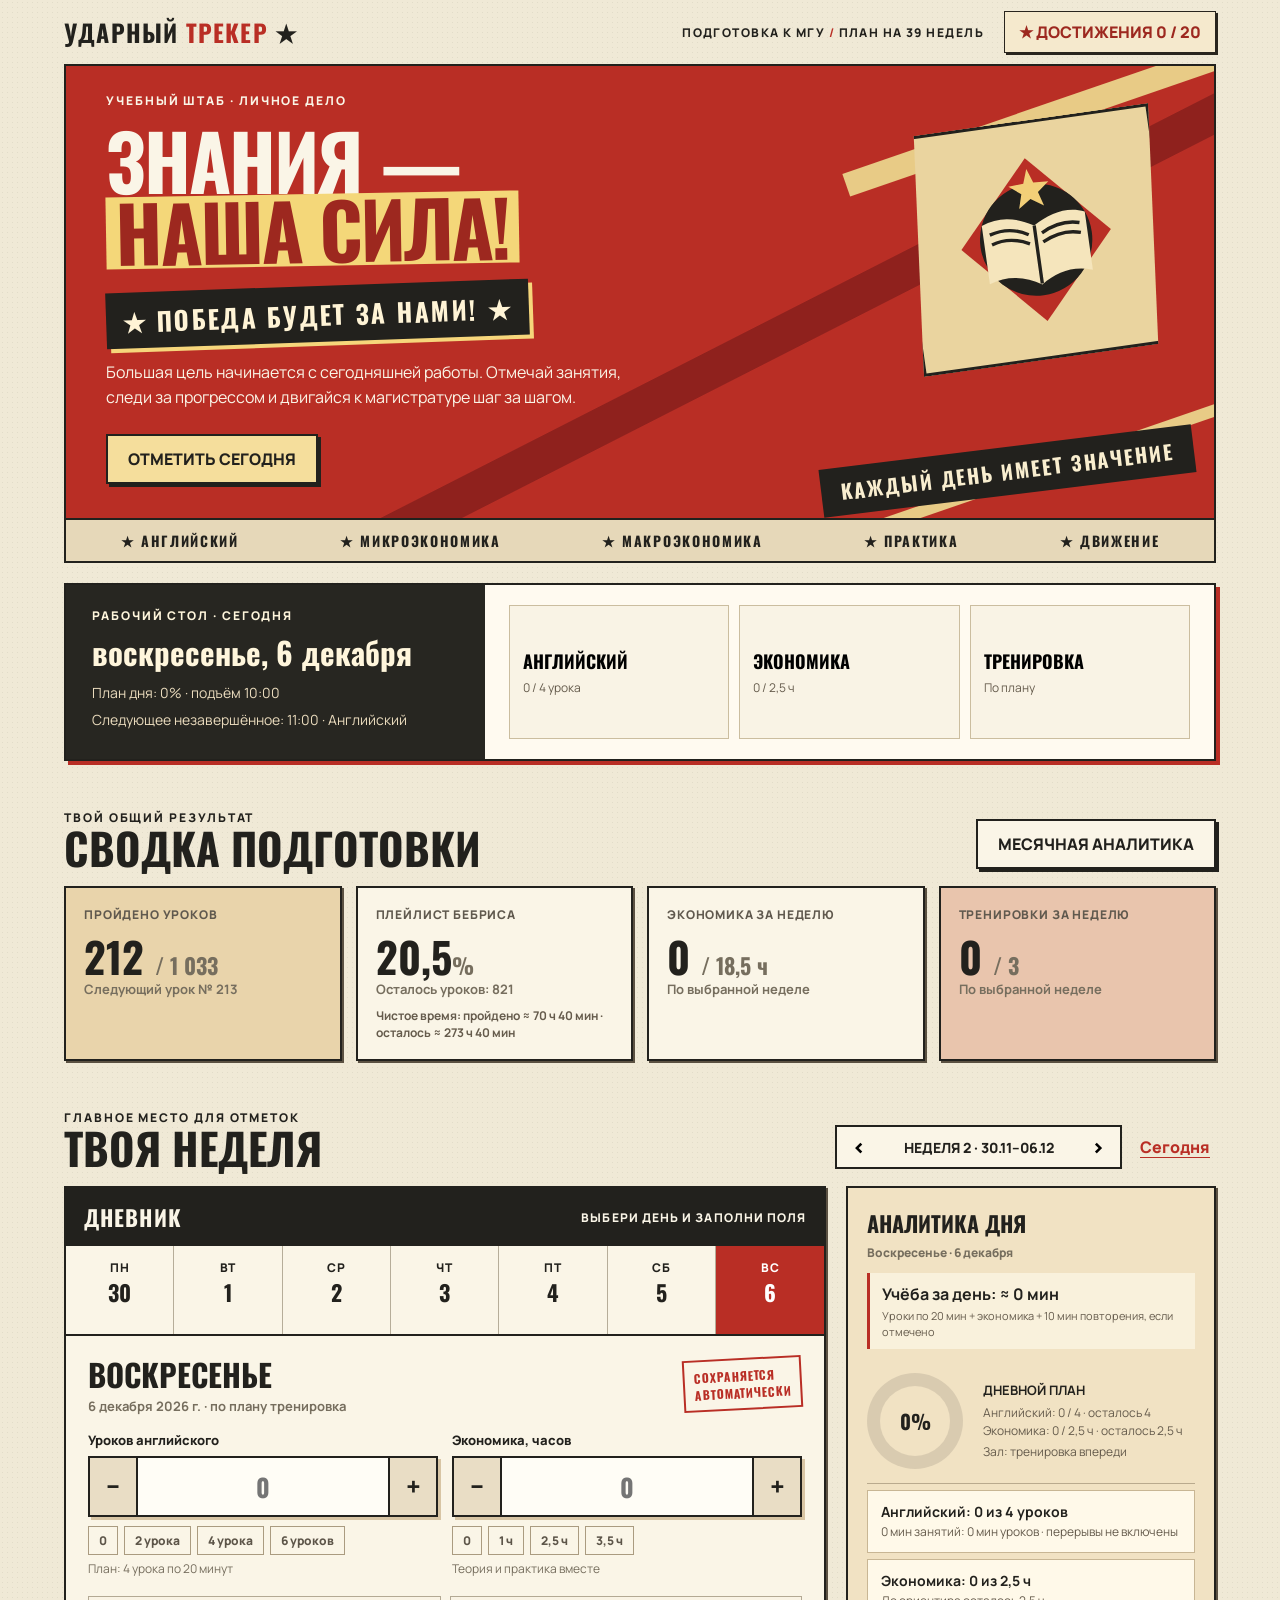
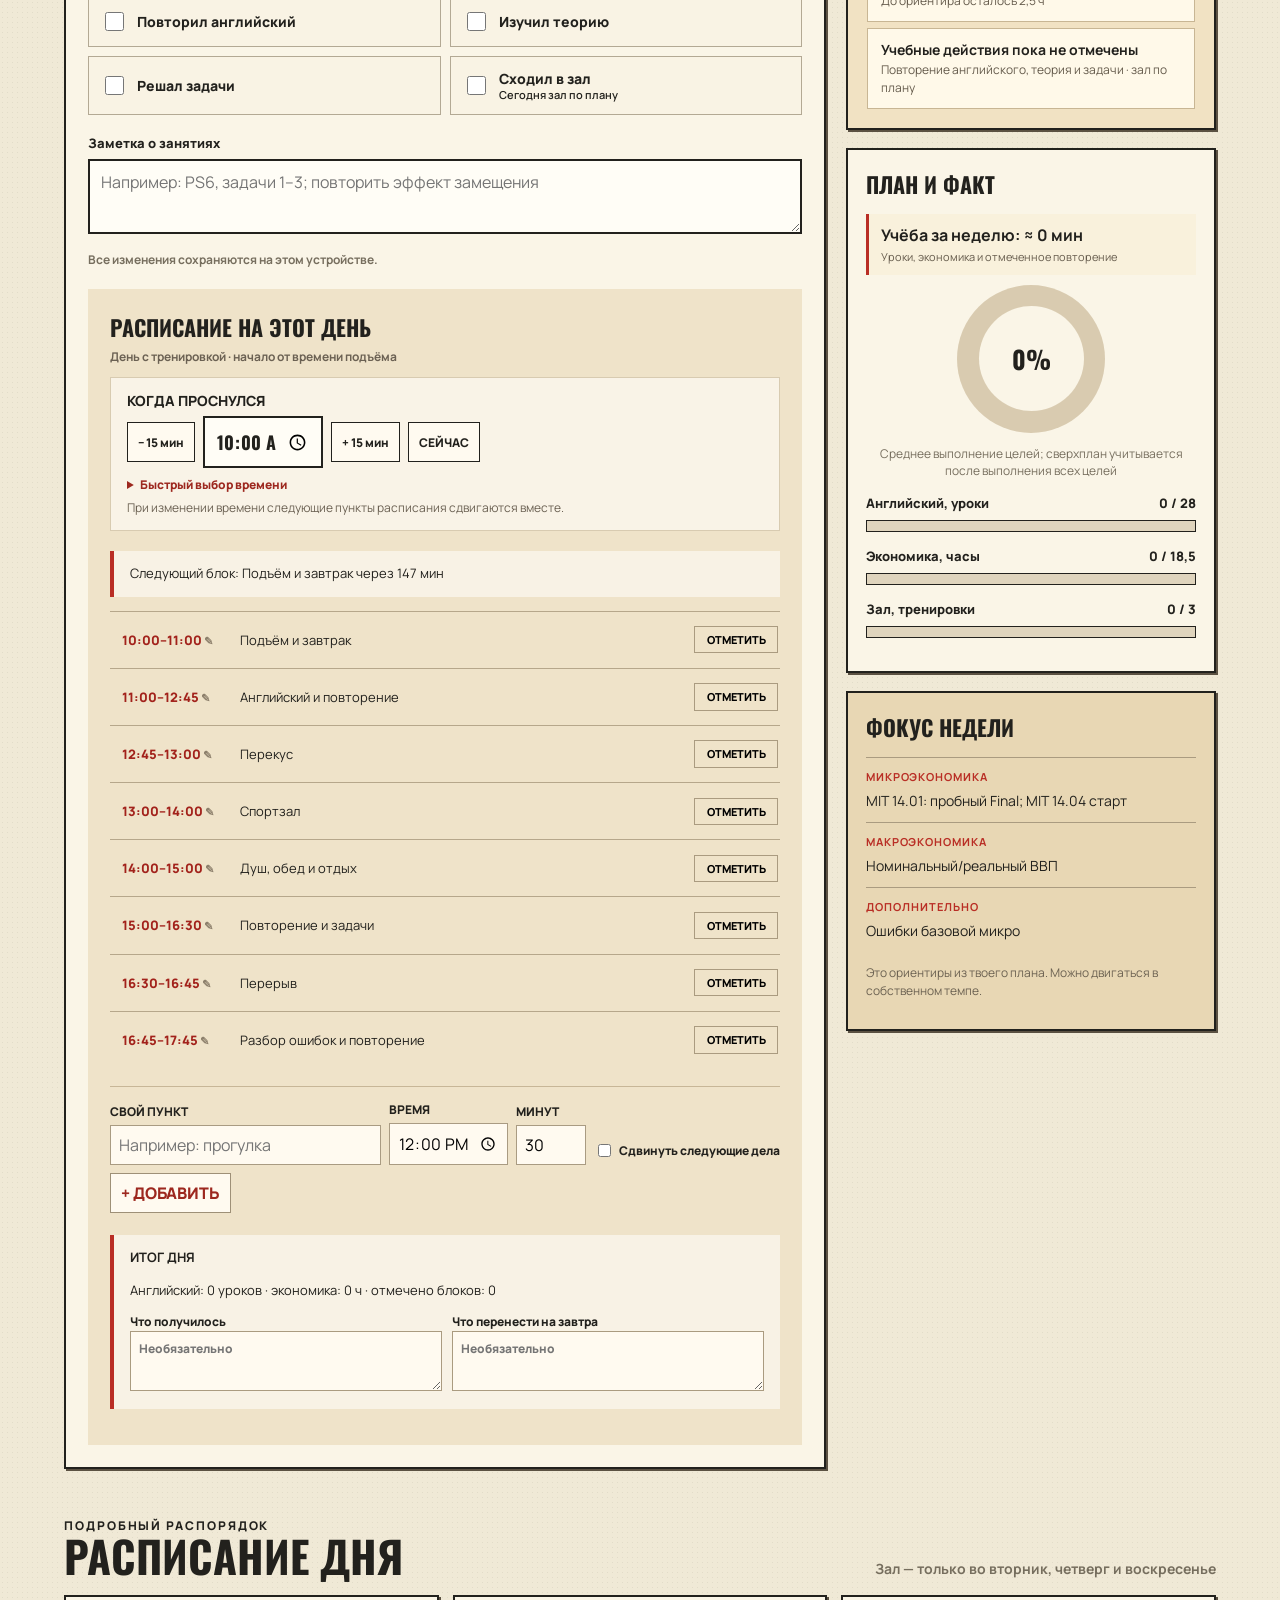
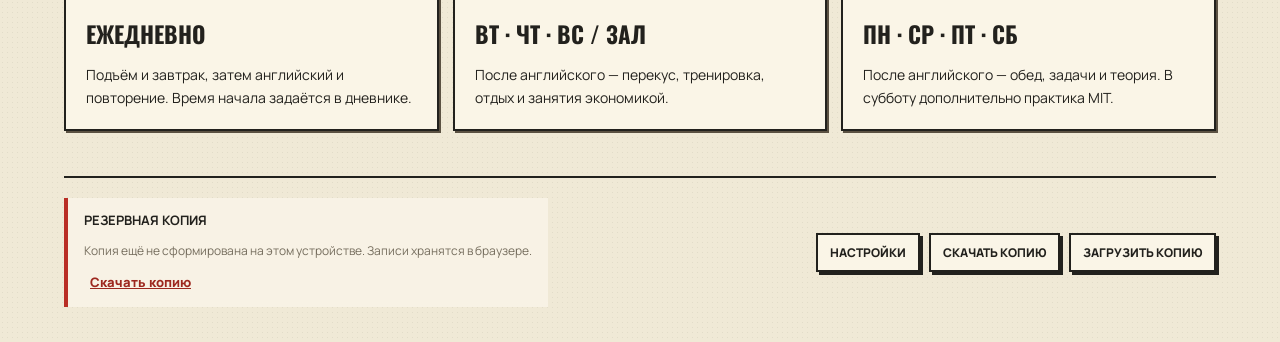
==== commit a4a739c0: "Add achievement medals and unlock notifications" ====
--- a/docs/tracker/index.html
+++ b/docs/tracker/index.html
@@ -50,11 +50,13 @@
 .schedule-status,.day-review,.backup-note{margin:14px 0;padding:13px 16px;background:#f8f2e5;border-left:4px solid #b92e25;font-size:13px;line-height:1.5}.schedule-status strong{display:block}.schedule-status button{margin-top:7px;border:1px solid #9d281f;background:transparent;color:#9d281f;padding:6px 9px;font-weight:800}.timeline-row.completed{background:#e4eddf}.timeline-row.completed button[data-schedule-done],.timeline-row.completed button[data-custom-done]{background:#426447;color:#fff}.duration-field{display:flex;align-items:center;gap:5px;font-size:12px;font-weight:700}.duration-field input{width:65px;padding:5px;border:1px solid #aa9b80;background:#fffaf0}.timeline-meta{display:block;font-size:11px;color:#766e5e;margin-top:3px}.custom-edit{border:1px solid #9e9077;background:#fffaf0;padding:6px 8px;font-weight:800;font-size:11px}.custom-add .shift-choice{display:flex;align-items:center;gap:5px;font-size:12px}.custom-add .shift-choice input{min-height:0}.review-inputs{display:grid;grid-template-columns:1fr 1fr;gap:10px;margin-top:10px}.review-inputs textarea{width:100%;min-height:60px;resize:vertical;border:1px solid #aa9b80;background:#fffaf0;padding:8px}.review-inputs label{font-size:12px;font-weight:800}.backup-note{margin:0;max-width:650px}.backup-note button{border:0;background:none;text-decoration:underline;color:#9d281f;font-weight:800;cursor:pointer}@media(max-width:700px){.review-inputs{grid-template-columns:1fr}}
 
 .study-time-box{padding:10px 12px;margin:10px 0;background:#f9f1dc;border-left:3px solid #b92e25}.study-time-box strong,.study-time-box small{display:block}.study-time-box small{font-size:11px;line-height:1.4;color:#655b4c;margin-top:3px}.month-metrics{grid-template-columns:repeat(auto-fit,minmax(150px,1fr))}
+
+.achievement-open{border:1px solid #29251e;background:#f5e9cd;color:#9d281f;padding:9px 14px;font-weight:800;box-shadow:2px 2px 0 #29251e}.top-actions{display:flex;align-items:center;gap:20px}.awards-dialog{width:min(1100px,94vw);max-width:none;max-height:90vh;overflow:auto}.awards-head{position:sticky;top:-26px;z-index:4;display:flex;align-items:center;justify-content:space-between;gap:12px;background:var(--cream);padding:12px 0;border-bottom:1px solid #cbbd9f}.awards-head h2{font:700 32px Oswald,Arial;margin:0}.awards-intro{line-height:1.5;color:#655b4c;font-size:13px}.awards-grid{display:grid;grid-template-columns:repeat(4,minmax(0,1fr));gap:12px;margin-top:18px}.award-card{min-height:236px;padding:16px;background:#f7f0e0;border:1px solid #c6b99f;display:flex;flex-direction:column;align-items:center;text-align:center}.award-card.unlocked{background:#f7ebcb;border-color:#a88335;box-shadow:2px 2px 0 #c3aa74}.medal{width:76px;height:76px;position:relative;display:grid;place-items:center;margin:5px auto 13px;color:#fff4d4;background:linear-gradient(145deg,#cba43b,#8e5e16);border:3px solid #f2d78b;outline:2px solid #8d6422;clip-path:polygon(50% 0,89% 12%,94% 62%,77% 87%,50% 100%,23% 87%,6% 62%,11% 12%);font:700 26px Oswald,Arial;text-shadow:1px 2px #725116}.medal:before{content:'★';position:absolute;top:5px;font-size:12px;color:#ffe7a0}.medal-icon{transform:translateY(5px)}.award-card.locked .medal{filter:grayscale(1);opacity:.45}.award-card h3{font:700 18px Oswald,Arial;margin:0 0 6px;text-transform:uppercase}.award-card p{font-size:12px;color:#655b4c;line-height:1.45;margin:0 0 10px}.award-progress{width:100%;height:6px;background:#d9ccb4;margin-top:auto}.award-progress i{display:block;height:100%;background:#b92e25}.award-meta{font-size:11px;font-weight:700;color:#71644e;margin-top:8px}.award-manual{margin-top:10px;padding:7px 10px;border:1px solid #9d281f;background:#fffaf0;color:#9d281f;font-size:12px;font-weight:800}.award-toasts{position:fixed;top:20px;right:20px;z-index:9999;display:flex;flex-direction:column;align-items:end;gap:10px;pointer-events:none}.award-toast{pointer-events:auto;display:flex;align-items:center;gap:14px;width:min(365px,90vw);padding:14px;background:#27251f;color:#fff3d1;border:2px solid #d5ad55;box-shadow:4px 4px 0 #9d281f;animation:awardEnter .4s ease both}.award-toast .medal{width:55px;height:55px;flex:none;margin:0;font-size:20px}.award-toast strong,.award-toast small{display:block}.award-toast strong{font:700 20px Oswald,Arial;text-transform:uppercase}.award-toast small{font-size:11px;letter-spacing:.08em;color:#e4c77e}.award-close{margin-left:auto;align-self:start;background:none;border:0;color:#fff;font-size:20px;cursor:pointer}@keyframes awardEnter{from{opacity:0;transform:translateX(45px)}to{opacity:1;transform:translateX(0)}}@media(max-width:900px){.awards-grid{grid-template-columns:repeat(2,minmax(0,1fr))}}@media(max-width:500px){.awards-grid{grid-template-columns:1fr}.topright{display:none}}@media(prefers-reduced-motion:reduce){.award-toast{animation:none}}
 </style>
 </head>
 <body>
 <div class="shell">
- <header class="top"><div class="brand">УДАРНЫЙ <span>ТРЕКЕР</span> ★</div><div class="topright">ПОДГОТОВКА К МГУ <b> / </b> ПЛАН НА 39 НЕДЕЛЬ</div></header>
+ <header class="top"><div class="brand">УДАРНЫЙ <span>ТРЕКЕР</span> ★</div><div class="top-actions"><div class="topright">ПОДГОТОВКА К МГУ <b> / </b> ПЛАН НА 39 НЕДЕЛЬ</div><button class="achievement-open" id="openAwards">★ ДОСТИЖЕНИЯ <span id="awardCount"></span></button></div></header>
  <section class="hero"><div class="hero-copy"><div class="eyebrow">Учебный штаб · личное дело</div><h1>ЗНАНИЯ —<br><em>НАША СИЛА!</em></h1><div class="victory">★ ПОБЕДА БУДЕТ ЗА НАМИ! ★</div><p>Большая цель начинается с сегодняшней работы. Отмечай занятия, следи за прогрессом и двигайся к магистратуре шаг за шагом.</p><button class="button" id="goToday">ОТМЕТИТЬ СЕГОДНЯ</button></div><div class="hero-art" aria-hidden="true"><div class="art-disc"><svg viewBox="0 0 240 240"><path fill="#b92e25" d="M30 120 120 22l90 98-90 98z"/><circle cx="120" cy="120" r="67" fill="#22211d"/><path fill="#f5e5bc" d="M58 95c22-9 42-4 62 8 21-12 42-17 62-8v70c-24-8-43-3-62 9-19-12-39-17-62-9z"/><path d="M120 103v70M66 107c17-5 33-2 46 6M128 113c15-8 29-11 46-6M67 119c15-5 30-3 45 5M128 124c16-8 31-10 46-5" fill="none" stroke="#22211d" stroke-width="4"/><path fill="#f2cf78" d="m120 35 6 17 18 1-14 11 5 17-15-10-15 10 5-17-14-11 18-1z"/></svg></div><div class="art-banner">КАЖДЫЙ ДЕНЬ ИМЕЕТ ЗНАЧЕНИЕ</div></div></section>
  <div class="ticker"><span>★ АНГЛИЙСКИЙ</span><span>★ МИКРОЭКОНОМИКА</span><span>★ МАКРОЭКОНОМИКА</span><span>★ ПРАКТИКА</span><span>★ ДВИЖЕНИЕ</span></div>
  <section class="desk" aria-label="Сегодня"><div class="desk-intro"><div class="eyebrow">Рабочий стол · сегодня</div><h2 id="deskDate"></h2><p id="deskSummary"></p><p id="deskNext"></p><p id="backupReminder"></p></div><div class="desk-actions"><button type="button" class="desk-task" id="deskEnglish"><b>Английский</b><span></span></button><button type="button" class="desk-task" id="deskEconomics"><b>Экономика</b><span></span></button><button type="button" class="desk-task" id="deskGym"><b>Тренировка</b><span></span></button></div></section><div class="section-head"><div><div class="eyebrow">Твой общий результат</div><h2>СВОДКА ПОДГОТОВКИ</h2></div><button class="button month-button" id="openMonth">МЕСЯЧНАЯ АНАЛИТИКА</button></div>
@@ -67,7 +69,7 @@
 
  <footer class="footer"><div class="backup-note"><strong>РЕЗЕРВНАЯ КОПИЯ</strong><p id="backupStatus">Записи хранятся в этом браузере.</p><button type="button" id="backupQuick">Скачать копию</button></div><div class="actions"><button class="button" id="settingsBtn">НАСТРОЙКИ</button><button class="button" id="exportBtn">СКАЧАТЬ КОПИЮ</button><button class="button" id="importBtn">ЗАГРУЗИТЬ КОПИЮ</button><input id="importFile" class="hidden" type="file" accept="application/json,.json"></div></footer>
 </div>
-<dialog class="modal month-modal" id="monthDialog"><div class="month-head"><div><div class="eyebrow">Личное дело · сводка</div><h2>МЕСЯЧНАЯ АНАЛИТИКА</h2></div><div class="month-nav"><button type="button" class="button" id="prevMonth" aria-label="Предыдущий месяц">‹</button><span class="month-label" id="monthLabel"></span><button type="button" class="button" id="nextMonth" aria-label="Следующий месяц">›</button><button type="button" class="month-close-top" id="closeMonthTop" aria-label="Закрыть месячную аналитику">✕ ЗАКРЫТЬ</button></div></div><div class="month-metrics" id="monthMetrics"></div><div class="month-insights" id="monthInsights"></div><div class="month-insights" id="monthDetailedInsights"></div><div class="month-charts"><section class="month-chart"><h3>АНГЛИЙСКИЙ ПО ДНЯМ</h3><p class="month-note">Количество завершённых уроков · штриховка — нет записи</p><div class="chart-legend"><span>В пределах плана</span><span class="extra">Сверх плана</span></div><div class="histogram" id="monthLessons"></div><div class="month-axis"><span>1 число</span><span>дни месяца</span><span id="lessonLast"></span></div></section><section class="month-chart"><h3>ЭКОНОМИКА ПО ДНЯМ</h3><p class="month-note">Часы теории и практики · штриховка — нет записи</p><div class="chart-legend"><span>В пределах плана</span><span class="extra">Сверх плана</span></div><div class="histogram" id="monthEcon"></div><div class="month-axis"><span>1 число</span><span>дни месяца</span><span id="econLast"></span></div></section><section class="month-chart"><h3>ТРЕНИРОВКИ</h3><p class="training-legend">Красный — выполнено · красная рамка — день по плану</p><div class="training-grid" id="monthGym"></div></section><section class="month-chart"><h3>УЧЕБНЫЕ ДЕЙСТВИЯ</h3><p class="month-note">Сколько раз за месяц отмечены действия</p><div id="monthChecks"></div><p class="month-note">Данные зависят от отметок в дневнике. Пустой день не считается выполненным.</p></section></div><section class="routine-section"><h3>РАСПОРЯДОК ДНЯ</h3><p class="routine-message">По указанному времени подъёма и отметкам «Готово» в расписании. Время по умолчанию не считается записью.</p><div class="routine-cards"><div class="routine-card"><span>Средний сохранённый подъём</span><b id="routineWake">—</b><small id="routineWakeCount"></small></div><div class="routine-card"><span>Выполнено блоков</span><b id="routineDone">0</b><small>По отметкам в расписании</small></div><div class="routine-card"><span>Дней с отметками</span><b id="routineDays">0</b><small>Хотя бы один выполненный блок</small></div></div><div class="routine-graph"><strong>ОТМЕЧЕННЫЕ БЛОКИ ПО ДНЯМ</strong><p class="routine-message">Штриховка — отметок в расписании не было. Наведи на столбец для подробностей.</p><div class="histogram" id="routineBars"></div><div class="month-axis"><span>1 число</span><span>дни месяца</span><span id="routineLast"></span></div></div><p class="routine-message" id="routineInsight"></p></section><div class="actions"><button class="button" type="button" id="closeMonth">ЗАКРЫТЬ</button></div></dialog><dialog class="modal" id="resultDialog"><form id="resultForm"><h2 id="resultTitle">РЕЗУЛЬТАТ ЗАНЯТИЯ</h2><p id="resultHint"></p><div class="field"><label id="resultLabel" for="resultValue"></label><input id="resultValue" type="number" min="0" required></div><div class="actions"><button class="button red" type="submit">СОХРАНИТЬ И ОТМЕТИТЬ</button><button class="button" type="button" id="cancelResult">ОТМЕНА</button></div></form></dialog><dialog class="modal" id="customEditDialog"><form id="customEditForm"><h2>СВОЙ ПУНКТ</h2><div class="field"><label for="editCustomName">Название</label><input id="editCustomName" maxlength="80" required></div><div class="field"><label for="editCustomDuration">Длительность, минут</label><input id="editCustomDuration" type="number" min="5" max="720" step="5" required></div><p>Изменение длительности сдвинет последующие пункты.</p><div class="actions"><button class="button red" type="submit">СОХРАНИТЬ</button><button class="button" type="button" id="cancelCustomEdit">ОТМЕНА</button></div></form></dialog><dialog class="modal" id="settingsDialog"><form id="settingsForm"><h2>НАСТРОЙКИ</h2><p>Меняй стартовый прогресс, если он устарел. Новые уроки из дневника прибавляются к нему.</p><div class="field"><label for="baseInput">Пройдено уроков до начала трекера</label><input type="number" id="baseInput" min="0" max="10000" required></div><div class="field"><label for="totalInput">Всего уроков в плейлисте</label><input type="number" id="totalInput" min="1" max="10000" required></div><div class="field"><label for="goalInput">Цель по экономике, часов в неделю</label><input type="number" id="goalInput" min="0.25" max="100" step="0.25" required></div><div class="actions"><button type="submit" class="button red">СОХРАНИТЬ</button><button type="button" class="button" id="closeSettings">ОТМЕНА</button></div></form></dialog>
+<dialog class="modal month-modal" id="monthDialog"><div class="month-head"><div><div class="eyebrow">Личное дело · сводка</div><h2>МЕСЯЧНАЯ АНАЛИТИКА</h2></div><div class="month-nav"><button type="button" class="button" id="prevMonth" aria-label="Предыдущий месяц">‹</button><span class="month-label" id="monthLabel"></span><button type="button" class="button" id="nextMonth" aria-label="Следующий месяц">›</button><button type="button" class="month-close-top" id="closeMonthTop" aria-label="Закрыть месячную аналитику">✕ ЗАКРЫТЬ</button></div></div><div class="month-metrics" id="monthMetrics"></div><div class="month-insights" id="monthInsights"></div><div class="month-insights" id="monthDetailedInsights"></div><div class="month-charts"><section class="month-chart"><h3>АНГЛИЙСКИЙ ПО ДНЯМ</h3><p class="month-note">Количество завершённых уроков · штриховка — нет записи</p><div class="chart-legend"><span>В пределах плана</span><span class="extra">Сверх плана</span></div><div class="histogram" id="monthLessons"></div><div class="month-axis"><span>1 число</span><span>дни месяца</span><span id="lessonLast"></span></div></section><section class="month-chart"><h3>ЭКОНОМИКА ПО ДНЯМ</h3><p class="month-note">Часы теории и практики · штриховка — нет записи</p><div class="chart-legend"><span>В пределах плана</span><span class="extra">Сверх плана</span></div><div class="histogram" id="monthEcon"></div><div class="month-axis"><span>1 число</span><span>дни месяца</span><span id="econLast"></span></div></section><section class="month-chart"><h3>ТРЕНИРОВКИ</h3><p class="training-legend">Красный — выполнено · красная рамка — день по плану</p><div class="training-grid" id="monthGym"></div></section><section class="month-chart"><h3>УЧЕБНЫЕ ДЕЙСТВИЯ</h3><p class="month-note">Сколько раз за месяц отмечены действия</p><div id="monthChecks"></div><p class="month-note">Данные зависят от отметок в дневнике. Пустой день не считается выполненным.</p></section></div><section class="routine-section"><h3>РАСПОРЯДОК ДНЯ</h3><p class="routine-message">По указанному времени подъёма и отметкам «Готово» в расписании. Время по умолчанию не считается записью.</p><div class="routine-cards"><div class="routine-card"><span>Средний сохранённый подъём</span><b id="routineWake">—</b><small id="routineWakeCount"></small></div><div class="routine-card"><span>Выполнено блоков</span><b id="routineDone">0</b><small>По отметкам в расписании</small></div><div class="routine-card"><span>Дней с отметками</span><b id="routineDays">0</b><small>Хотя бы один выполненный блок</small></div></div><div class="routine-graph"><strong>ОТМЕЧЕННЫЕ БЛОКИ ПО ДНЯМ</strong><p class="routine-message">Штриховка — отметок в расписании не было. Наведи на столбец для подробностей.</p><div class="histogram" id="routineBars"></div><div class="month-axis"><span>1 число</span><span>дни месяца</span><span id="routineLast"></span></div></div><p class="routine-message" id="routineInsight"></p></section><div class="actions"><button class="button" type="button" id="closeMonth">ЗАКРЫТЬ</button></div></dialog><div class="award-toasts" id="awardToasts" aria-live="polite"></div><dialog class="modal awards-dialog" id="awardsDialog"><div class="awards-head"><div><div class="eyebrow">Личное дело · награды</div><h2>ДОСТИЖЕНИЯ</h2></div><button class="button" type="button" id="closeAwards">ЗАКРЫТЬ ✕</button></div><p class="awards-intro">Награды выдаются за отметки в дневнике. Если условие уже выполнено, дата показывает момент обнаружения достижения, а не дату события. Часы учёбы рассчитаны по отмеченным урокам, экономике и повторению.</p><div class="awards-grid" id="awardsGrid"></div></dialog><dialog class="modal" id="resultDialog"><form id="resultForm"><h2 id="resultTitle">РЕЗУЛЬТАТ ЗАНЯТИЯ</h2><p id="resultHint"></p><div class="field"><label id="resultLabel" for="resultValue"></label><input id="resultValue" type="number" min="0" required></div><div class="actions"><button class="button red" type="submit">СОХРАНИТЬ И ОТМЕТИТЬ</button><button class="button" type="button" id="cancelResult">ОТМЕНА</button></div></form></dialog><dialog class="modal" id="customEditDialog"><form id="customEditForm"><h2>СВОЙ ПУНКТ</h2><div class="field"><label for="editCustomName">Название</label><input id="editCustomName" maxlength="80" required></div><div class="field"><label for="editCustomDuration">Длительность, минут</label><input id="editCustomDuration" type="number" min="5" max="720" step="5" required></div><p>Изменение длительности сдвинет последующие пункты.</p><div class="actions"><button class="button red" type="submit">СОХРАНИТЬ</button><button class="button" type="button" id="cancelCustomEdit">ОТМЕНА</button></div></form></dialog><dialog class="modal" id="settingsDialog"><form id="settingsForm"><h2>НАСТРОЙКИ</h2><p>Меняй стартовый прогресс, если он устарел. Новые уроки из дневника прибавляются к нему.</p><div class="field"><label for="baseInput">Пройдено уроков до начала трекера</label><input type="number" id="baseInput" min="0" max="10000" required></div><div class="field"><label for="totalInput">Всего уроков в плейлисте</label><input type="number" id="totalInput" min="1" max="10000" required></div><div class="field"><label for="goalInput">Цель по экономике, часов в неделю</label><input type="number" id="goalInput" min="0.25" max="100" step="0.25" required></div><div class="actions"><button type="submit" class="button red">СОХРАНИТЬ</button><button type="button" class="button" id="closeSettings">ОТМЕНА</button></div></form></dialog>
 <script>
 'use strict';
 const START=new Date(2026,10,23), DAYS=273, KEY='mgu_tracker_agit_v1', WEEKLY_PLANS=[["MIT 14.01: PS6–8 + тест","ВВП, национальные счета","Англ.: урок 213 и далее"],["MIT 14.01: пробный Final; MIT 14.04 старт","Номинальный/реальный ВВП","Ошибки базовой микро"],["Предпочтения, бюджет и полезность","Инфляция, ценовые индексы","Английский: терминология"],["Оптимум потребителя, спрос","Безработица и рынок труда","Повторение PS6–8"],["Слуцкий, эффекты дохода/замещения","AD–AS","Мини-тест микро"],["Фирма, производственная функция, издержки","Кейнсианский крест","Задачи на оптимизацию"],["Прибыль, совершенная конкуренция","IS–LM: введение","Задачи MIT"],["Монополия, ценовая дискриминация","IS–LM: задачи","Повторение теории фирмы"],["Курно, Бертран, Штакельберг","Фискальная и денежная политика","Решение новых задач"],["Теория игр, внешние эффекты","Модель Солоу: основы","Промежуточная проверка"],["Общее равновесие и благосостояние","Солоу: динамика и рост","Повторение через 14 дней"],["Риск, межвременной выбор","Макро: базовый пробный экзамен","Итог MIT Intermediate"],["Сложные задачи по микро","AD–AS, IS–LM вместе","Журнал ошибок"],["Пробный экзамен по микро","Кривая Филлипса","Английский: научный текст"],["Повторение: олигополия и рынок","Открытая экономика","Институциональная: основы"],["Микро: повторение математических моделей","Манделл—Флеминг","Контракты и асимметрия"],["Микро: комплексные задачи","Пробный экзамен по макро","Повторение слабых тем"],["Микро: практика","Макро: практика","Права собственности, Коуз"],["Налоги и общественное благосостояние","Национальные счета: детали","Индексы и ВВП"],["Микро: экономические кейсы","Макро: текущие темы","Неравенство, доходы"],["Микро: задачи на время","Макро: задачи на время","Демография: рождаемость/смертность"],["Микро: разбор ошибок","Макро: разбор ошибок","Миграция, возрастная структура"],["Микро: повторение","Макро: повторение","Система национальных счетов"],["Рынки и конкуренция: задачи","Макро: экономический рост","Джини, медиана, индексы"],["Микро: налоговые эффекты","Макро: фискальная политика","Государственные финансы"],["Микро: комбинированные задачи","Макро: комбинированные задачи","Демографические коэффициенты"],["Тест: теория микро","Тест: теория макро","Институциональная + статистика"],["Полный пробный вариант №1","Разбор ошибок варианта №1","Английский текст"],["Пробный вариант №2","Ошибки и конспекты","Проверить правила приёма 2027"],["Сложные темы микро","Сложные темы макро","Институциональная экономика"],["Пробный вариант №3","Разбор ошибок","Статистика и демография"],["Тренажёр МГУ: блок микро","Тренажёр МГУ: блок макро","Английский: тренировочные тесты"],["Пробный вариант №4","Разбор ошибок","Формулы: единый справочник"],["Микро: слабые темы","Макро: слабые темы","Повторение статистики"],["Тренажёр МГУ: смешанные задачи","Анализ ошибок","Повторение институтов"],["Пробный вариант №5","Разбор ошибок","Английский: текст и терминология"],["Микро: точечная проработка","Макро: точечная проработка","Документы и сроки приёма"],["Экзамен на время","Повторение ключевых моделей","Без новых больших курсов"],["Лёгкое повторение микро","Лёгкое повторение макро","Резерв / актуальные даты приёма"]];
@@ -81,7 +83,7 @@
 const dayNames=['ПН','ВТ','СР','ЧТ','ПТ','СБ','ВС'],longDays=['Понедельник','Вторник','Среда','Четверг','Пятница','Суббота','Воскресенье'];
 const studyMinutesOf=v=>(Number(v.lessons)||0)*20+(Number(v.economics)||0)*60+(v.repeat?10:0);const duration=m=>{const h=Math.floor(m/60),min=m%60;return (h?fmt(h)+' ч':'')+(h&&min?' ':'')+(min?fmt(min)+' мин':h?'':'0 мин')};
 const fmt=n=>Number(n).toLocaleString('ru-RU',{maximumFractionDigits:2});const dateFmt=(d,opts)=>new Intl.DateTimeFormat('ru-RU',opts).format(d);const getDay=(w,day)=>addDays(START,w*7+day);const current=()=>dateKey(getDay(week,selected));const data=()=>state.days[current()]||{};
-function persist(){try{localStorage.setItem(KEY,JSON.stringify(state));storageAvailable=true;$('saveMessage').textContent='Сохранено на этом устройстве.';renderBackup()}catch{storageAvailable=false;$('saveMessage').textContent='Не удалось сохранить в браузере. Скачай резервную копию.'}}
+function persist(){try{localStorage.setItem(KEY,JSON.stringify(state));storageAvailable=true;$('saveMessage').textContent='Сохранено на этом устройстве.';renderBackup();checkAchievements()}catch{storageAvailable=false;$('saveMessage').textContent='Не удалось сохранить в браузере. Скачай резервную копию.'}}
 function totals(){let all=0;for(const v of Object.values(state.days))all+=Number(v.lessons)||0;let t={lessons:0,economics:0,gym:0};for(let i=0;i<7;i++){let v=state.days[dateKey(getDay(week,i))]||{};t.lessons+=Number(v.lessons)||0;t.economics+=Number(v.economics)||0;t.gym+=v.gym?1:0}return{all,...t}}
 function escapeHTML(s){const el=document.createElement('span');el.textContent=s;return el.innerHTML}
 const gymDay=i=>[1,3,6].includes(i);
@@ -131,6 +133,35 @@
 $('settingsBtn').onclick=()=>{$('baseInput').value=state.settings.base;$('totalInput').value=state.settings.total;$('goalInput').value=state.settings.econGoal;$('settingsDialog').showModal()};$('closeSettings').onclick=()=>$('settingsDialog').close();$('settingsForm').onsubmit=e=>{e.preventDefault();const base=Number($('baseInput').value),total=Number($('totalInput').value),econGoal=Number($('goalInput').value);if(base>total){$('baseInput').setCustomValidity('Начальное количество не может превышать размер плейлиста.');$('baseInput').reportValidity();return}$('baseInput').setCustomValidity('');state.settings={base,total,econGoal};persist();$('settingsDialog').close();render()};$('baseInput').oninput=()=>$('baseInput').setCustomValidity('');
 $('backupQuick').onclick=()=>$('exportBtn').click();$('exportBtn').onclick=()=>{try{localStorage.setItem(KEY+'_last_backup',new Date().toISOString());renderBackup()}catch{}let blob=new Blob([JSON.stringify(state,null,2)],{type:'application/json'}),a=document.createElement('a');a.href=URL.createObjectURL(blob);a.download=`mgu-tracker-${dateKey(new Date())}.json`;a.click();setTimeout(()=>URL.revokeObjectURL(a.href),1000)};$('importBtn').onclick=()=>$('importFile').click();$('importFile').onchange=async e=>{let f=e.target.files[0];if(!f)return;try{const obj=JSON.parse(await f.text());if(obj.version!==1||!obj.days||typeof obj.days!=='object'||Array.isArray(obj.days)||!obj.settings||!Number.isFinite(obj.settings.base)||!Number.isFinite(obj.settings.total)||obj.settings.total<1||obj.settings.base<0||obj.settings.base>obj.settings.total||!Number.isFinite(obj.settings.econGoal)||obj.settings.econGoal<=0)throw Error();for(const [key,v] of Object.entries(obj.days)){if(!/^\d{4}-\d{2}-\d{2}$/.test(key)||!v||typeof v!=='object'||Array.isArray(v)||(v.lessons!=null&&(!Number.isInteger(v.lessons)||v.lessons<0||v.lessons>100))||(v.economics!=null&&(!Number.isFinite(v.economics)||v.economics<0||v.economics>24))||(v.notes!=null&&typeof v.notes!=='string'))throw Error()}if(!confirm('Заменить текущие записи данными из резервной копии?'))return;state=obj;persist();render()}catch{alert('Не удалось прочитать резервную копию трекера.')}finally{e.target.value=''}};
 function renderRoutine(rows,count){const wake=rows.filter(r=>hasRecordedWake(r.v)).map(r=>r.v.wakeTime).filter(t=>typeof t==='string'&&/^([01]\d|2[0-3]):[0-5]\d$/.test(t)).map(t=>{const [h,m]=t.split(':').map(Number);return h*60+m}),angles=wake.map(n=>n/1440*2*Math.PI),sx=angles.reduce((n,a)=>n+Math.cos(a),0),sy=angles.reduce((n,a)=>n+Math.sin(a),0),strength=wake.length?Math.hypot(sx,sy)/wake.length:0;let average='—';if(wake.length&&strength>=0.1){const minutes=(Math.round((Math.atan2(sy,sx)+2*Math.PI)%(2*Math.PI)*1440/(2*Math.PI))%1440);average=String(Math.floor(minutes/60)).padStart(2,'0')+':'+String(minutes%60).padStart(2,'0')}else if(wake.length)average='разное';$('routineWake').textContent=average;$('routineWakeCount').textContent=wake.length?'Записей: '+wake.length:'Нет сохранённых значений';const done=r=>Object.values(r.v.scheduleDone||{}).filter(x=>x===true).length+(Array.isArray(r.v.customSchedule)?r.v.customSchedule.filter(x=>x&&x.done===true).length:0),counts=rows.map(done),total=counts.reduce((a,b)=>a+b,0),marked=counts.filter(n=>n>0).length,max=Math.max(1,...counts);$('routineDone').textContent=total;$('routineDays').textContent=marked;$('routineLast').textContent=count+' число';$('routineBars').innerHTML=rows.map((r,i)=>{const recorded=(r.v.scheduleDone&&Object.keys(r.v.scheduleDone).length>0)||(Array.isArray(r.v.customSchedule)&&r.v.customSchedule.some(x=>x&&x.done===true)),n=counts[i],label=recorded?'отмечено блоков: '+n:'нет отметок';return '<div class="hist-col '+(recorded?'':'missing')+'" title="'+(i+1)+' число: '+label+'" aria-label="'+(i+1)+' число: '+label+'"><div class="routine-bar" style="height:'+(n/max*100)+'%"></div></div>'}).join('');const best=Math.max(...counts);$('routineInsight').textContent=best?'Больше всего блоков отмечено '+dateFmt(rows[counts.indexOf(best)].d,{day:'numeric',month:'long'})+': '+best+'.':'Отмечай выполненные блоки в расписании, чтобы увидеть анализ.'}
+const AWARDS=[
+{id:'first',name:'Первый выход',icon:'Ⅰ',desc:'Отметить первый учебный день.',metric:'active',goal:1},
+{id:'daily4',name:'Ударная четвёрка',icon:'4',desc:'Пройти 4 урока английского за день.',metric:'dailyLessons',goal:4},
+{id:'daily8',name:'Двойной залп',icon:'8',desc:'Пройти 8 уроков английского за день.',metric:'dailyLessons',goal:8},
+{id:'l213',name:'Курс на победу',icon:'➤',desc:'Достичь 213 пройденных уроков английского.',metric:'lessons',goal:213},
+{id:'l250',name:'Твёрдый шаг',icon:'250',desc:'Достичь 250 пройденных уроков.',metric:'lessons',goal:250},
+{id:'l500',name:'Экватор',icon:'500',desc:'Достичь 500 пройденных уроков.',metric:'lessons',goal:500},
+{id:'l750',name:'Ближе к цели',icon:'750',desc:'Достичь 750 пройденных уроков.',metric:'lessons',goal:750},
+{id:'playlist',name:'Плейлист покорён',icon:'✓',desc:'Завершить весь плейлист английского.',metric:'lessons',goal:'playlist'},
+{id:'h1',name:'Первый час',icon:'1',desc:'Набрать 1 час учёбы.',metric:'minutes',goal:60},
+{id:'h10',name:'Десять часов',icon:'10',desc:'Набрать 10 часов учёбы.',metric:'minutes',goal:600},
+{id:'h50',name:'Рабочая гвардия',icon:'50',desc:'Набрать 50 часов учёбы.',metric:'minutes',goal:3000},
+{id:'h100',name:'Сто часов упорства',icon:'100',desc:'Набрать 100 часов учёбы.',metric:'minutes',goal:6000},
+{id:'days7',name:'Семь выходов',icon:'7',desc:'Заниматься в 7 разных дней.',metric:'active',goal:7},
+{id:'days30',name:'Месяц труда',icon:'30',desc:'Заниматься в 30 разных дней.',metric:'active',goal:30},
+{id:'streak7',name:'Без передышки',icon:'Ⅶ',desc:'Заниматься 7 дней подряд.',metric:'streak',goal:7},
+{id:'gym3',name:'Тройной рубеж',icon:'3',desc:'Отметить 3 тренировки за одну календарную неделю.',metric:'weekGym',goal:3},
+{id:'gym12',name:'Железная воля',icon:'12',desc:'Отметить 12 тренировок.',metric:'gym',goal:12},
+{id:'fullDay',name:'Дневная норма',icon:'★',desc:'Выполнить английский, экономику и зал, если он по плану, за один день.',metric:'fullDays',goal:1},
+{id:'fullWeek',name:'Образцовая неделя',icon:'✦',desc:'Выполнить все три недельные цели за одну неделю.',metric:'fullWeeks',goal:1},
+{id:'msu',name:'МГУ покорён',icon:'М',desc:'Поступить в МГУ. Подтверждается вручную.',manual:true}
+];
+const awardQueue=[];let awardShowing=false;
+function awardMetrics(){const entries=Object.entries(state.days||{}).filter(([key,v])=>/^\d{4}-\d{2}-\d{2}$/.test(key)&&v&&typeof v==='object'),weeks=new Map();let lessons=Number(state.settings.base)||0,minutes=0,gym=0,dailyLessons=0,fullDays=0;const activeDays=[];for(const [key,v] of entries){const l=Number(v.lessons)||0,e=Number(v.economics)||0;lessons+=l;minutes+=studyMinutesOf(v);gym+=v.gym?1:0;dailyLessons=Math.max(dailyLessons,l);const d=new Date(key+'T12:00:00'),day=d.getDay(),isGym=[0,2,4].includes(day);if(l>0||e>0||v.repeat||v.theory||v.problems||v.gym)activeDays.push(Math.floor(Date.UTC(d.getFullYear(),d.getMonth(),d.getDate())/86400000));if(l>=4&&e>=(day===6?3.5:2.5)&&(!isGym||v.gym))fullDays++;const monday=Math.floor(Date.UTC(d.getFullYear(),d.getMonth(),d.getDate()-(day+6)%7)/86400000),w=weeks.get(monday)||{lessons:0,economics:0,gym:0};w.lessons+=l;w.economics+=e;w.gym+=v.gym?1:0;weeks.set(monday,w)}activeDays.sort((a,b)=>a-b);let streak=0,best=0,last=null;for(const day of activeDays){streak=last!==null&&day===last+1?streak+1:1;best=Math.max(best,streak);last=day}let weekGym=0,fullWeeks=0;for(const w of weeks.values()){weekGym=Math.max(weekGym,w.gym);if(w.lessons>=28&&w.economics>=Number(state.settings.econGoal)&&w.gym>=3)fullWeeks++}return{lessons,minutes,gym,dailyLessons,active:activeDays.length,streak:best,weekGym,fullDays,fullWeeks}}
+function awardGoal(a){return a.goal==='playlist'?Number(state.settings.total):a.goal}function badgeMarkup(a){return '<div class="medal" aria-hidden="true"><span class="medal-icon">'+a.icon+'</span></div>'}function awardDate(raw){const d=new Date(raw);return Number.isNaN(d.getTime())?'Дата неизвестна':new Intl.DateTimeFormat('ru-RU',{day:'numeric',month:'long',year:'numeric',hour:'2-digit',minute:'2-digit'}).format(d)}
+function showNextAward(){if(awardShowing||!awardQueue.length)return;awardShowing=true;const a=awardQueue.shift(),node=document.createElement('div');node.className='award-toast';node.innerHTML=badgeMarkup(a)+'<div><small>★ ПОЛУЧЕНО ДОСТИЖЕНИЕ</small><strong>'+a.name+'</strong></div><button class="award-close" aria-label="Закрыть уведомление">×</button>';const close=()=>{if(!node.isConnected)return;node.remove();awardShowing=false;showNextAward()};node.querySelector('button').onclick=close;$('awardToasts').appendChild(node);setTimeout(close,6000)}
+function renderAwards(){const metrics=awardMetrics(),unlocked=state.achievements||{};$('awardCount').textContent=Object.keys(unlocked).filter(id=>AWARDS.some(a=>a.id===id)).length+' / '+AWARDS.length;$('awardsGrid').innerHTML=AWARDS.map(a=>{const award=unlocked[a.id],goal=awardGoal(a),value=a.manual?0:Math.max(0,Number(metrics[a.metric])||0),pct=a.manual?0:Math.min(100,goal?value/goal*100:0),progress=a.manual?'Подтверждается вручную':a.metric==='minutes'?duration(value)+' / '+duration(goal):fmt(value)+' / '+fmt(goal),meta=award?'Получено: '+awardDate(award.at):progress;return '<article class="award-card '+(award?'unlocked':'locked')+'">'+badgeMarkup(a)+'<h3>'+a.name+'</h3><p>'+a.desc+'</p>'+(award||a.manual?'':'<div class="award-progress"><i style="width:'+pct+'%"></i></div>')+'<div class="award-meta">'+meta+'</div>'+(a.manual?'<button class="award-manual" data-manual-award="'+a.id+'">'+(award?'СНЯТЬ ПОДТВЕРЖДЕНИЕ':'Я ПОСТУПИЛ В МГУ')+'</button>':'')+'</article>'}).join('')}
+function checkAchievements(silent=false){if(!state.achievements||typeof state.achievements!=='object'||Array.isArray(state.achievements))state.achievements={};const m=awardMetrics(),fresh=[];for(const a of AWARDS){if(!a.manual&&!state.achievements[a.id]&&m[a.metric]>=awardGoal(a)){state.achievements[a.id]={at:new Date().toISOString()};fresh.push(a)}}if(fresh.length){try{localStorage.setItem(KEY,JSON.stringify(state))}catch{}if(!silent){awardQueue.push(...fresh);showNextAward()}}renderAwards()}
+$('openAwards').onclick=()=>{renderAwards();$('awardsDialog').showModal()};$('closeAwards').onclick=()=>$('awardsDialog').close();$('awardsGrid').addEventListener('click',e=>{const b=e.target.closest('[data-manual-award]');if(!b)return;const id=b.dataset.manualAward;if(id!=='msu')return;if(state.achievements[id]){if(!confirm('Снять отметку о поступлении в МГУ?'))return;delete state.achievements[id];persist();return}if(!confirm('Подтвердить, что ты поступил в МГУ?'))return;state.achievements[id]={at:new Date().toISOString(),manual:true};persist();awardQueue.push(AWARDS.find(a=>a.id===id));showNextAward()});
 let pendingResult=null,editingCustom=null;
 function shiftAfter(v,time,delta,inclusive=false){const anchor=timeMinutes(v.wakeTime||'10:00'),offset=t=>(timeMinutes(t)-anchor+1440)%1440,threshold=offset(time);for(const input of $('todaySchedule').querySelectorAll('[data-schedule-time]'))if(inclusive?offset(input.value)>=threshold:offset(input.value)>threshold)v.scheduleTimes[input.dataset.scheduleTime]=timeShift(input.value,delta);v.customSchedule=(v.customSchedule||[]).map(x=>(inclusive?offset(x.time)>=threshold:offset(x.time)>threshold)?{...x,time:timeShift(x.time,delta)}:x)}
 function renderReview(v){const done=Object.values(v.scheduleDone||{}).filter(Boolean).length+(v.customSchedule||[]).filter(x=>x.done).length;$('dayReviewSummary').textContent='Английский: '+fmt(Number(v.lessons)||0)+' уроков · экономика: '+fmt(Number(v.economics)||0)+' ч · отмечено блоков: '+done;$('reviewGood').value=v.reviewGood||'';$('reviewNext').value=v.reviewNext||''}
@@ -144,7 +175,7 @@
 $('cancelResult').onclick=()=>$('resultDialog').close();$('resultForm').onsubmit=e=>{e.preventDefault();if(!pendingResult||current()!==pendingResult.day)return;const input=$('resultValue'),value=Number(input.value);if(!input.validity.valid||input.value===''||value<=0)return;const v={...data(),scheduleDone:{...(data().scheduleDone||{})}};v[pendingResult.field]=value;v.scheduleDone[pendingResult.index]=true;state.days[current()]=v;persist();$('resultDialog').close();pendingResult=null;render()};
 $('todaySchedule').addEventListener('change',e=>{if(!e.target.matches('[data-schedule-duration]'))return;const input=e.target,n=Number(input.value),old=Number(input.dataset.originalDuration);if(!input.validity.valid||!Number.isFinite(n)||n<5||n>720){input.value=old;return}const i=Number(input.dataset.scheduleDuration),start=$('todaySchedule').querySelector('[data-schedule-time="'+i+'"]').value,v={...data(),scheduleTimes:{...(data().scheduleTimes||{})},customSchedule:[...(data().customSchedule||[])],scheduleDurations:{...(data().scheduleDurations||{})}};shiftAfter(v,start,n-old);v.scheduleDurations[i]=n;state.days[current()]=v;persist();renderDayDetails(v);renderDesk();refreshDayDot(v)});
 $('todaySchedule').addEventListener('click',e=>{const b=e.target.closest('[data-custom-edit]');if(!b)return;const x=(data().customSchedule||[]).find(x=>x.id===b.dataset.customEdit);if(!x)return;editingCustom={id:x.id,day:current()};$('editCustomName').value=x.label;$('editCustomDuration').value=x.duration||30;$('customEditDialog').showModal()});$('cancelCustomEdit').onclick=()=>$('customEditDialog').close();$('customEditForm').onsubmit=e=>{e.preventDefault();if(!editingCustom||editingCustom.day!==current())return;const name=$('editCustomName').value.trim(),n=Number($('editCustomDuration').value);if(!name||!$('editCustomDuration').validity.valid||n<5||n>720)return;const v={...data(),scheduleTimes:{...(data().scheduleTimes||{})},customSchedule:(data().customSchedule||[]).map(x=>({...x}))},x=v.customSchedule.find(x=>x.id===editingCustom.id);if(!x)return;shiftAfter(v,x.time,n-(Number(x.duration)||30));const updated=v.customSchedule.find(y=>y.id===editingCustom.id);updated.label=name;updated.duration=n;state.days[current()]=v;persist();$('customEditDialog').close();renderDayDetails(v);renderDesk();refreshDayDot(v)};
-renderBackup();render();setInterval(()=>{renderDesk();renderScheduleStatus(data())},60000);
+checkAchievements(true);renderBackup();render();setInterval(()=>{renderDesk();renderScheduleStatus(data())},60000);
 </script></body></html>
 
 
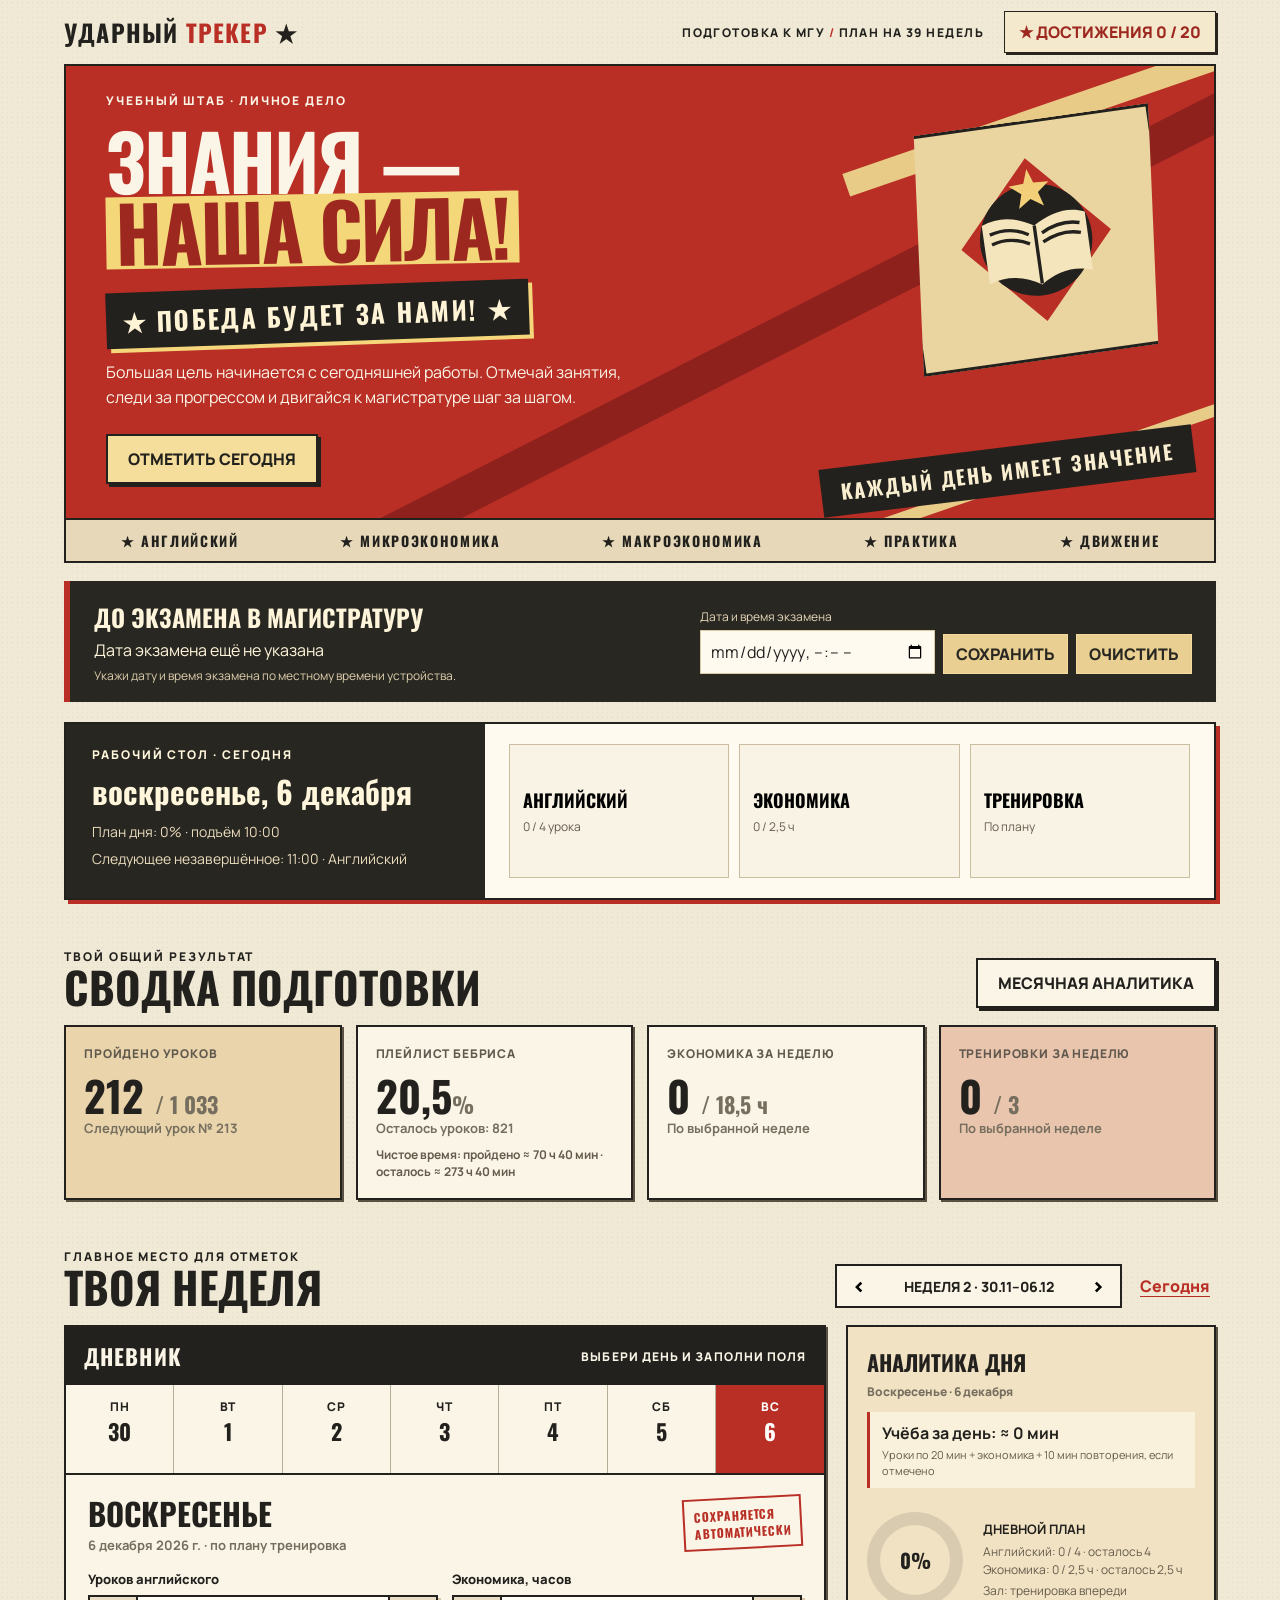
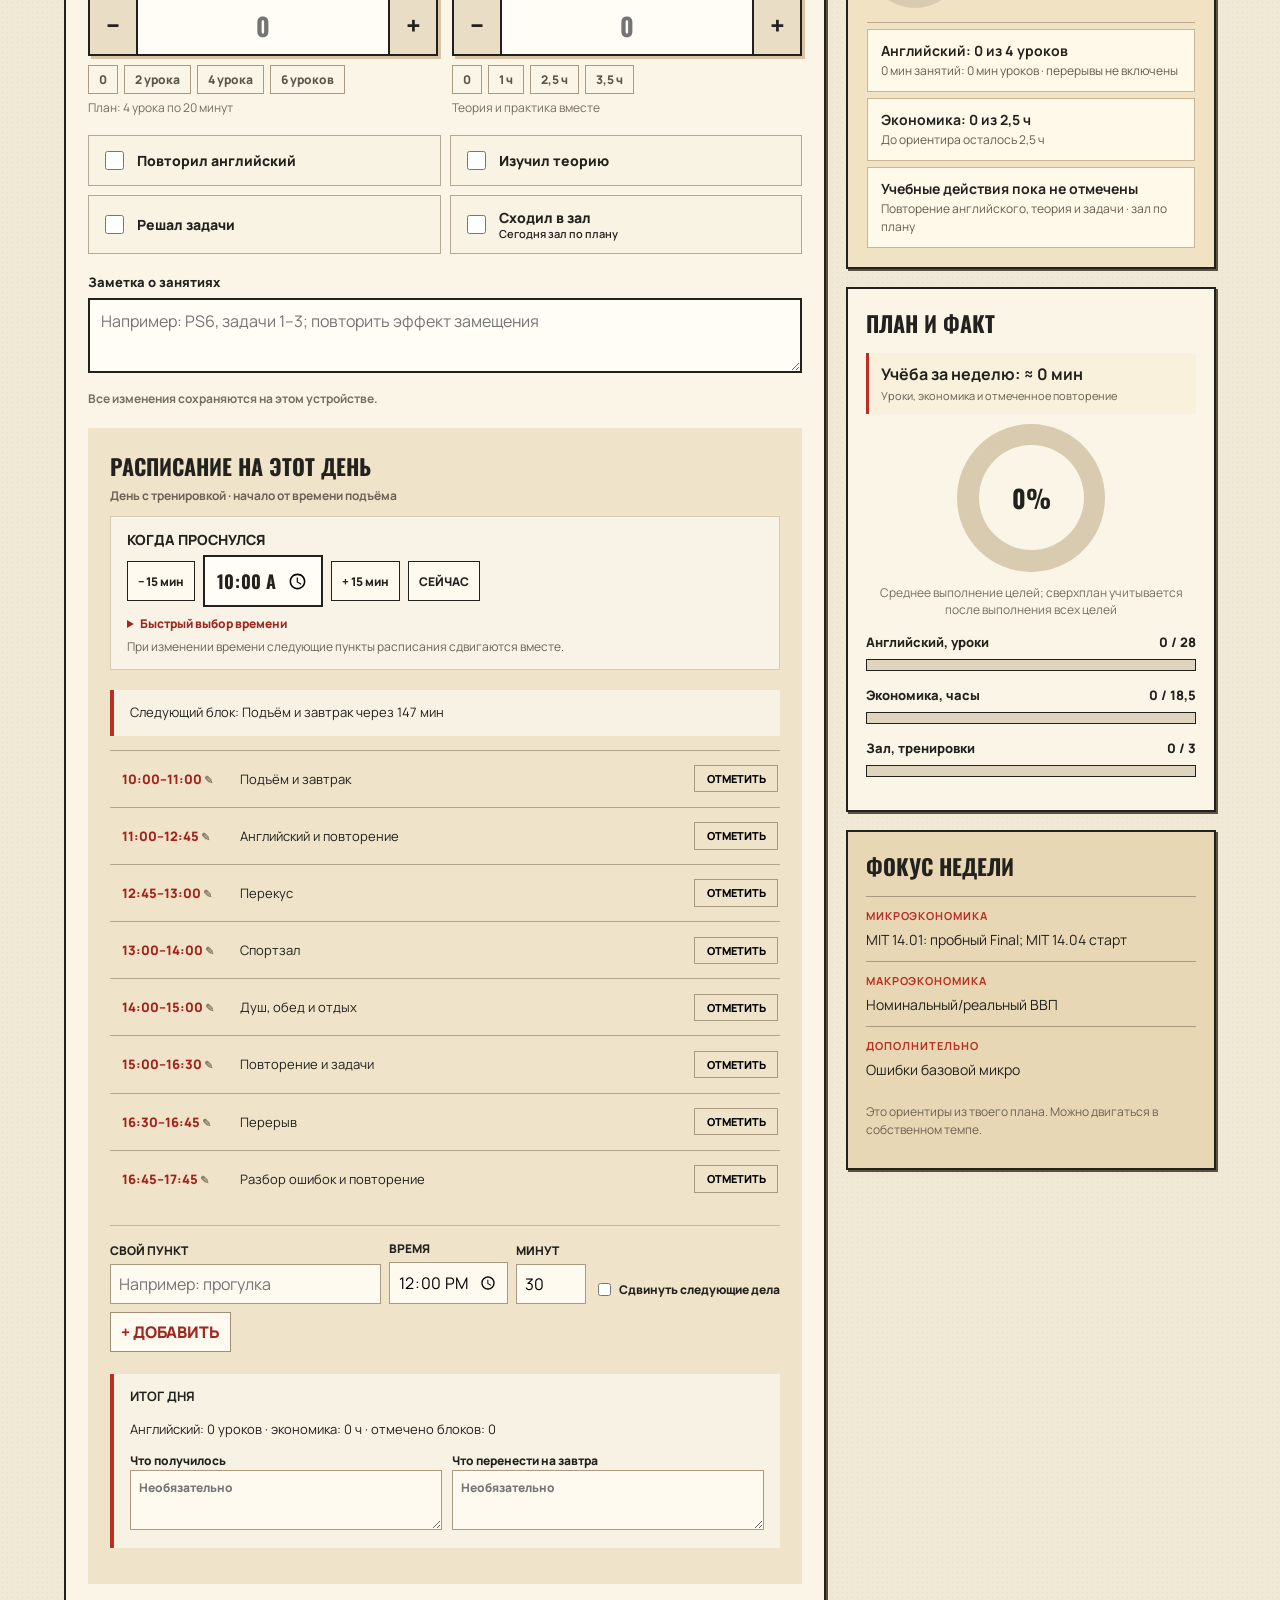
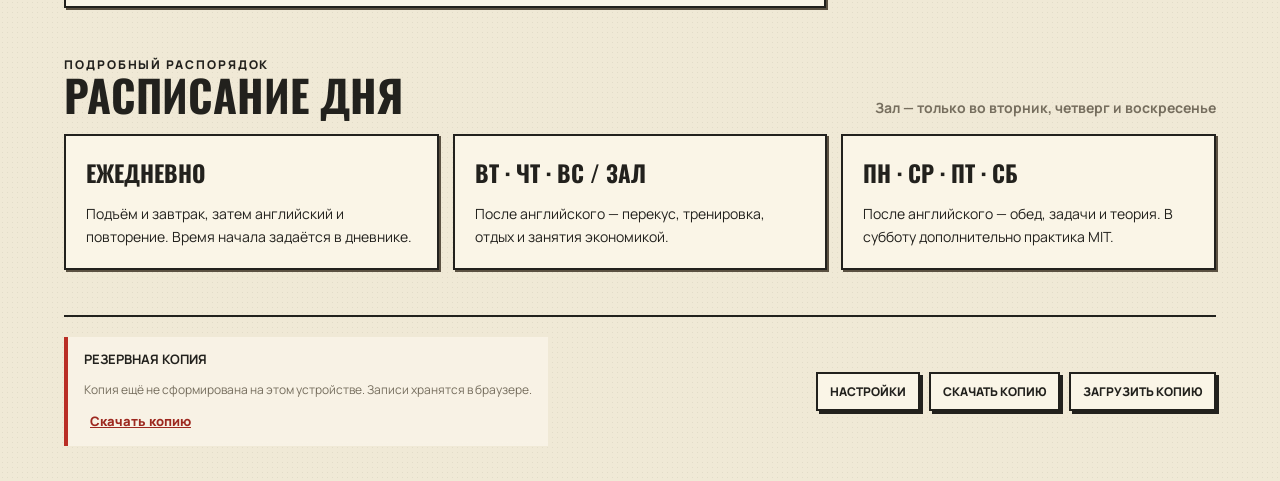
==== commit 75959e53: "Add exam countdown and rarity-based trophy room" ====
--- a/docs/tracker/index.html
+++ b/docs/tracker/index.html
@@ -52,6 +52,8 @@
 .study-time-box{padding:10px 12px;margin:10px 0;background:#f9f1dc;border-left:3px solid #b92e25}.study-time-box strong,.study-time-box small{display:block}.study-time-box small{font-size:11px;line-height:1.4;color:#655b4c;margin-top:3px}.month-metrics{grid-template-columns:repeat(auto-fit,minmax(150px,1fr))}
 
 .achievement-open{border:1px solid #29251e;background:#f5e9cd;color:#9d281f;padding:9px 14px;font-weight:800;box-shadow:2px 2px 0 #29251e}.top-actions{display:flex;align-items:center;gap:20px}.awards-dialog{width:min(1100px,94vw);max-width:none;max-height:90vh;overflow:auto}.awards-head{position:sticky;top:-26px;z-index:4;display:flex;align-items:center;justify-content:space-between;gap:12px;background:var(--cream);padding:12px 0;border-bottom:1px solid #cbbd9f}.awards-head h2{font:700 32px Oswald,Arial;margin:0}.awards-intro{line-height:1.5;color:#655b4c;font-size:13px}.awards-grid{display:grid;grid-template-columns:repeat(4,minmax(0,1fr));gap:12px;margin-top:18px}.award-card{min-height:236px;padding:16px;background:#f7f0e0;border:1px solid #c6b99f;display:flex;flex-direction:column;align-items:center;text-align:center}.award-card.unlocked{background:#f7ebcb;border-color:#a88335;box-shadow:2px 2px 0 #c3aa74}.medal{width:76px;height:76px;position:relative;display:grid;place-items:center;margin:5px auto 13px;color:#fff4d4;background:linear-gradient(145deg,#cba43b,#8e5e16);border:3px solid #f2d78b;outline:2px solid #8d6422;clip-path:polygon(50% 0,89% 12%,94% 62%,77% 87%,50% 100%,23% 87%,6% 62%,11% 12%);font:700 26px Oswald,Arial;text-shadow:1px 2px #725116}.medal:before{content:'★';position:absolute;top:5px;font-size:12px;color:#ffe7a0}.medal-icon{transform:translateY(5px)}.award-card.locked .medal{filter:grayscale(1);opacity:.45}.award-card h3{font:700 18px Oswald,Arial;margin:0 0 6px;text-transform:uppercase}.award-card p{font-size:12px;color:#655b4c;line-height:1.45;margin:0 0 10px}.award-progress{width:100%;height:6px;background:#d9ccb4;margin-top:auto}.award-progress i{display:block;height:100%;background:#b92e25}.award-meta{font-size:11px;font-weight:700;color:#71644e;margin-top:8px}.award-manual{margin-top:10px;padding:7px 10px;border:1px solid #9d281f;background:#fffaf0;color:#9d281f;font-size:12px;font-weight:800}.award-toasts{position:fixed;top:20px;right:20px;z-index:9999;display:flex;flex-direction:column;align-items:end;gap:10px;pointer-events:none}.award-toast{pointer-events:auto;display:flex;align-items:center;gap:14px;width:min(365px,90vw);padding:14px;background:#27251f;color:#fff3d1;border:2px solid #d5ad55;box-shadow:4px 4px 0 #9d281f;animation:awardEnter .4s ease both}.award-toast .medal{width:55px;height:55px;flex:none;margin:0;font-size:20px}.award-toast strong,.award-toast small{display:block}.award-toast strong{font:700 20px Oswald,Arial;text-transform:uppercase}.award-toast small{font-size:11px;letter-spacing:.08em;color:#e4c77e}.award-close{margin-left:auto;align-self:start;background:none;border:0;color:#fff;font-size:20px;cursor:pointer}@keyframes awardEnter{from{opacity:0;transform:translateX(45px)}to{opacity:1;transform:translateX(0)}}@media(max-width:900px){.awards-grid{grid-template-columns:repeat(2,minmax(0,1fr))}}@media(max-width:500px){.awards-grid{grid-template-columns:1fr}.topright{display:none}}@media(prefers-reduced-motion:reduce){.award-toast{animation:none}}
+
+.exam-countdown{display:grid;grid-template-columns:1fr auto;gap:20px;align-items:center;margin-top:18px;padding:18px 24px;background:#292722;color:#fff5db;border-left:6px solid #b92e25}.exam-countdown h2{margin:0;font:700 24px Oswald,Arial;text-transform:uppercase}.exam-time{display:flex;align-items:baseline;gap:9px;margin-top:4px}.exam-time strong{font:700 34px Oswald,Arial;color:#f3ce73}.exam-time span{font-weight:700;font-size:13px}.exam-form{display:flex;gap:8px;align-items:end;flex-wrap:wrap}.exam-form label{display:block;font-size:12px;color:#e4d7b9;margin-bottom:5px}.exam-form input{border:1px solid #d9c9a4;background:#fffaf0;color:#222;padding:9px;min-height:40px}.exam-form button{min-height:40px;padding:8px 12px;border:1px solid #f4db9d;background:#e9cf91;color:#292722;font-weight:800}.exam-caption{font-size:12px;color:#ddcfad;margin:6px 0 0}.awards-dialog{background:#211e1a;color:#f5e8c8;border:3px solid #7c623c;box-shadow:8px 8px 0 #941f1b}.awards-head{background:#211e1a;border-bottom:1px solid #756144}.awards-intro{color:#c5b89e}.awards-grid{display:block;margin-top:20px}.award-shelf{margin:0 0 26px}.award-shelf h3{font:700 19px Oswald,Arial;letter-spacing:.09em;text-transform:uppercase;margin:0 0 8px;color:var(--rarity)}.shelf-items{display:grid;grid-template-columns:repeat(auto-fit,minmax(150px,1fr));gap:12px;padding:16px 12px 13px;background:linear-gradient(#1a1815,#30281f);border:1px solid #655238;border-bottom:9px solid #846745;box-shadow:0 6px 0 #48392c}.shelf-slot{position:relative;text-align:center;min-height:160px;outline-offset:3px}.shelf-slot .medal{width:76px;height:76px;margin:5px auto 14px;background:linear-gradient(140deg,var(--bright),var(--rarity));border-color:var(--bright);outline-color:var(--rarity);transition:transform .22s,filter .22s}.shelf-slot:hover .medal,.shelf-slot:focus-within .medal,.shelf-slot:focus .medal{transform:translateY(-5px);filter:drop-shadow(0 4px 8px var(--rarity))}.shelf-slot.locked .medal{filter:grayscale(1);opacity:.35}.shelf-slot.trophy .medal{clip-path:polygon(3% 8%,97% 8%,87% 54%,67% 70%,63% 80%,81% 80%,88% 96%,12% 96%,19% 80%,37% 80%,33% 70%,13% 54%)}.shelf-slot h4{font:700 16px Oswald,Arial;margin:0;color:#f4e8ce;text-transform:uppercase}.shelf-slot.locked h4{color:#968c7e}.shelf-slot .award-manual{margin-top:8px;background:#34291e;color:#f4db9d;border-color:#9c8152}.award-tooltip{position:absolute;z-index:5;bottom:calc(100% - 8px);left:50%;transform:translate(-50%,5px);width:230px;max-width:85vw;padding:12px;background:#f8efd9;color:#29241d;border:2px solid var(--rarity);box-shadow:3px 3px 0 #100f0c;font-size:12px;line-height:1.45;opacity:0;visibility:hidden;pointer-events:none;transition:opacity .15s,transform .15s}.shelf-slot:hover .award-tooltip,.shelf-slot:focus .award-tooltip,.shelf-slot:focus-within .award-tooltip{opacity:1;visibility:visible;transform:translate(-50%,0)}.award-tooltip strong,.award-tooltip span{display:block}.award-tooltip strong{font-size:14px;margin-bottom:4px}.award-tooltip .award-meta{color:#6b5a41}.shelf-legendary{--rarity:#d5a63a;--bright:#ffe59a}.shelf-epic{--rarity:#a46ac1;--bright:#e3b9f2}.shelf-rare{--rarity:#5486bc;--bright:#bad8f5}.shelf-uncommon{--rarity:#6c9b6b;--bright:#c2e3bb}.shelf-common{--rarity:#a38e72;--bright:#e7d8c1}@media(max-width:850px){.exam-countdown{grid-template-columns:1fr}.shelf-items{grid-template-columns:repeat(3,minmax(0,1fr))}}
 </style>
 </head>
 <body>
@@ -59,7 +61,7 @@
  <header class="top"><div class="brand">УДАРНЫЙ <span>ТРЕКЕР</span> ★</div><div class="top-actions"><div class="topright">ПОДГОТОВКА К МГУ <b> / </b> ПЛАН НА 39 НЕДЕЛЬ</div><button class="achievement-open" id="openAwards">★ ДОСТИЖЕНИЯ <span id="awardCount"></span></button></div></header>
  <section class="hero"><div class="hero-copy"><div class="eyebrow">Учебный штаб · личное дело</div><h1>ЗНАНИЯ —<br><em>НАША СИЛА!</em></h1><div class="victory">★ ПОБЕДА БУДЕТ ЗА НАМИ! ★</div><p>Большая цель начинается с сегодняшней работы. Отмечай занятия, следи за прогрессом и двигайся к магистратуре шаг за шагом.</p><button class="button" id="goToday">ОТМЕТИТЬ СЕГОДНЯ</button></div><div class="hero-art" aria-hidden="true"><div class="art-disc"><svg viewBox="0 0 240 240"><path fill="#b92e25" d="M30 120 120 22l90 98-90 98z"/><circle cx="120" cy="120" r="67" fill="#22211d"/><path fill="#f5e5bc" d="M58 95c22-9 42-4 62 8 21-12 42-17 62-8v70c-24-8-43-3-62 9-19-12-39-17-62-9z"/><path d="M120 103v70M66 107c17-5 33-2 46 6M128 113c15-8 29-11 46-6M67 119c15-5 30-3 45 5M128 124c16-8 31-10 46-5" fill="none" stroke="#22211d" stroke-width="4"/><path fill="#f2cf78" d="m120 35 6 17 18 1-14 11 5 17-15-10-15 10 5-17-14-11 18-1z"/></svg></div><div class="art-banner">КАЖДЫЙ ДЕНЬ ИМЕЕТ ЗНАЧЕНИЕ</div></div></section>
  <div class="ticker"><span>★ АНГЛИЙСКИЙ</span><span>★ МИКРОЭКОНОМИКА</span><span>★ МАКРОЭКОНОМИКА</span><span>★ ПРАКТИКА</span><span>★ ДВИЖЕНИЕ</span></div>
- <section class="desk" aria-label="Сегодня"><div class="desk-intro"><div class="eyebrow">Рабочий стол · сегодня</div><h2 id="deskDate"></h2><p id="deskSummary"></p><p id="deskNext"></p><p id="backupReminder"></p></div><div class="desk-actions"><button type="button" class="desk-task" id="deskEnglish"><b>Английский</b><span></span></button><button type="button" class="desk-task" id="deskEconomics"><b>Экономика</b><span></span></button><button type="button" class="desk-task" id="deskGym"><b>Тренировка</b><span></span></button></div></section><div class="section-head"><div><div class="eyebrow">Твой общий результат</div><h2>СВОДКА ПОДГОТОВКИ</h2></div><button class="button month-button" id="openMonth">МЕСЯЧНАЯ АНАЛИТИКА</button></div>
+ <section class="exam-countdown" aria-label="Обратный отсчёт до экзамена"><div><h2>ДО ЭКЗАМЕНА В МАГИСТРАТУРУ</h2><div class="exam-time" id="examCountdown">Дата экзамена ещё не указана</div><p class="exam-caption" id="examCaption">Укажи дату и время экзамена по местному времени устройства.</p></div><form class="exam-form" id="examForm"><div><label for="examDate">Дата и время экзамена</label><input type="datetime-local" id="examDate" required></div><button type="submit">СОХРАНИТЬ</button><button type="button" id="examClear">ОЧИСТИТЬ</button></form></section><section class="desk" aria-label="Сегодня"><div class="desk-intro"><div class="eyebrow">Рабочий стол · сегодня</div><h2 id="deskDate"></h2><p id="deskSummary"></p><p id="deskNext"></p><p id="backupReminder"></p></div><div class="desk-actions"><button type="button" class="desk-task" id="deskEnglish"><b>Английский</b><span></span></button><button type="button" class="desk-task" id="deskEconomics"><b>Экономика</b><span></span></button><button type="button" class="desk-task" id="deskGym"><b>Тренировка</b><span></span></button></div></section><div class="section-head"><div><div class="eyebrow">Твой общий результат</div><h2>СВОДКА ПОДГОТОВКИ</h2></div><button class="button month-button" id="openMonth">МЕСЯЧНАЯ АНАЛИТИКА</button></div>
  <section class="overview" aria-label="Общий прогресс"><div class="panel metric"><div class="label">Пройдено уроков</div><div class="value" id="totalLessons">212 <span>/ 1033</span></div><div class="sub" id="nextLesson">Следующий урок № 213</div></div><div class="panel metric"><div class="label">Плейлист Бебриса</div><div class="value" id="englishPct">20,5<span>%</span></div><div class="sub" id="remaining">Осталось 821 урок</div><div class="time-summary" id="playlistTime"></div></div><div class="panel metric"><div class="label">Экономика за неделю</div><div class="value" id="econMetric">0 <span>/ 18,5 ч</span></div><div class="sub">По выбранной неделе</div></div><div class="panel metric"><div class="label">Тренировки за неделю</div><div class="value" id="gymMetric">0 <span>/ 3</span></div><div class="sub">По выбранной неделе</div></div></section>
  <div class="section-head" id="work"><div><div class="eyebrow">Главное место для отметок</div><h2>ТВОЯ НЕДЕЛЯ</h2></div><div class="weekbar"><div class="weeknav"><button id="prevWeek" aria-label="Предыдущая неделя">‹</button><span class="week-label" id="weekLabel"></span><button id="nextWeek" aria-label="Следующая неделя">›</button></div><button class="today-button" id="currentWeek">Сегодня</button></div></div>
  <section class="workgrid"><div class="panel"><div class="worktop"><strong>ДНЕВНИК</strong><span>Выбери день и заполни поля</span></div><div class="weekdays" id="weekdays"></div><div class="entry"><div class="entry-head"><div><h3 id="dayHeading"></h3><p id="dayHint"></p></div><div class="stamp" id="saveStamp">СОХРАНЯЕТСЯ<br>АВТОМАТИЧЕСКИ</div></div><div class="fieldgrid"><div class="field"><label for="lessons">Уроков английского</label><div class="number-control"><button type="button" data-adjust="lessons" data-delta="-1" aria-label="Уменьшить количество уроков">−</button><input type="number" id="lessons" min="0" max="100" step="1" inputmode="numeric" placeholder="0"><button type="button" data-adjust="lessons" data-delta="1" aria-label="Добавить урок">+</button></div><div class="quick-values" aria-label="Быстрый выбор уроков"><button type="button" data-target="lessons" data-value="0">0</button><button type="button" data-target="lessons" data-value="2">2 урока</button><button type="button" data-target="lessons" data-value="4">4 урока</button><button type="button" data-target="lessons" data-value="6">6 уроков</button></div><small>План: 4 урока по 20 минут</small></div><div class="field"><label for="economics">Экономика, часов</label><div class="number-control"><button type="button" data-adjust="economics" data-delta="-0.25" aria-label="Уменьшить время на 15 минут">−</button><input type="number" id="economics" min="0" max="24" step="0.25" inputmode="decimal" placeholder="0"><button type="button" data-adjust="economics" data-delta="0.25" aria-label="Добавить 15 минут">+</button></div><div class="quick-values" aria-label="Быстрый выбор времени"><button type="button" data-target="economics" data-value="0">0</button><button type="button" data-target="economics" data-value="1">1 ч</button><button type="button" data-target="economics" data-value="2.5">2,5 ч</button><button type="button" data-target="economics" data-value="3.5">3,5 ч</button></div><small>Теория и практика вместе</small></div></div><div class="checks"><label class="check"><input type="checkbox" id="repeat"> Повторил английский</label><label class="check"><input type="checkbox" id="theory"> Изучил теорию</label><label class="check"><input type="checkbox" id="problems"> Решал задачи</label><label class="check" id="gymLabel"><input type="checkbox" id="gym"><span>Сходил в зал<small id="gymStatus">По плану: вт, чт, вс</small></span></label></div><div class="field notes"><label for="notes">Заметка о занятиях</label><textarea id="notes" maxlength="1000" placeholder="Например: PS6, задачи 1–3; повторить эффект замещения"></textarea></div><p class="saved" id="saveMessage" aria-live="polite">Все изменения сохраняются на этом устройстве.</p><div class="day-schedule"><h3>РАСПИСАНИЕ НА ЭТОТ ДЕНЬ</h3><p class="schedule-caption" id="scheduleCaption"></p><div class="wake-control"><div class="field"><label for="wakeTime">КОГДА ПРОСНУЛСЯ</label><div class="wake-time-row"><button type="button" class="wake-step" data-wake-step="-15" aria-label="На 15 минут раньше">− 15 мин</button><input id="wakeTime" type="time" value="10:00" aria-label="Время пробуждения"><button type="button" class="wake-step" data-wake-step="15" aria-label="На 15 минут позже">+ 15 мин</button><button type="button" class="wake-step" id="wakeNow">СЕЙЧАС</button></div><details class="wake-presets-toggle"><summary>Быстрый выбор времени</summary><div class="wake-options" aria-label="Быстрый выбор времени"><button type="button" class="wake-preset" data-wake="07:00">07:00</button><button type="button" class="wake-preset" data-wake="08:00">08:00</button><button type="button" class="wake-preset" data-wake="09:00">09:00</button><button type="button" class="wake-preset" data-wake="10:00">10:00</button><button type="button" class="wake-preset" data-wake="11:00">11:00</button><button type="button" class="wake-preset" data-wake="12:00">12:00</button></div></details></div><small>При изменении времени следующие пункты расписания сдвигаются вместе.</small></div><div class="schedule-status" id="scheduleStatus" aria-live="polite"></div><div id="todaySchedule"></div><form class="custom-add" id="customScheduleForm"><div class="custom-name"><label for="customName">СВОЙ ПУНКТ</label><input id="customName" maxlength="80" placeholder="Например: прогулка" required></div><div><label for="customTime">ВРЕМЯ</label><input id="customTime" type="time" value="12:00" required></div><div><label for="customDuration">МИНУТ</label><input id="customDuration" type="number" min="5" max="720" step="5" value="30" required style="width:70px"></div><label class="shift-choice"><input type="checkbox" id="customShift"> Сдвинуть следующие дела</label><button type="submit">+ ДОБАВИТЬ</button><small id="customConflict" style="flex-basis:100%;color:#9d281f" aria-live="polite"></small></form><section class="day-review"><strong>ИТОГ ДНЯ</strong><p id="dayReviewSummary"></p><div class="review-inputs"><label>Что получилось<textarea id="reviewGood" maxlength="500" placeholder="Необязательно"></textarea></label><label>Что перенести на завтра<textarea id="reviewNext" maxlength="500" placeholder="Необязательно"></textarea></label></div></section></div></div></div>
@@ -69,7 +71,7 @@
 
  <footer class="footer"><div class="backup-note"><strong>РЕЗЕРВНАЯ КОПИЯ</strong><p id="backupStatus">Записи хранятся в этом браузере.</p><button type="button" id="backupQuick">Скачать копию</button></div><div class="actions"><button class="button" id="settingsBtn">НАСТРОЙКИ</button><button class="button" id="exportBtn">СКАЧАТЬ КОПИЮ</button><button class="button" id="importBtn">ЗАГРУЗИТЬ КОПИЮ</button><input id="importFile" class="hidden" type="file" accept="application/json,.json"></div></footer>
 </div>
-<dialog class="modal month-modal" id="monthDialog"><div class="month-head"><div><div class="eyebrow">Личное дело · сводка</div><h2>МЕСЯЧНАЯ АНАЛИТИКА</h2></div><div class="month-nav"><button type="button" class="button" id="prevMonth" aria-label="Предыдущий месяц">‹</button><span class="month-label" id="monthLabel"></span><button type="button" class="button" id="nextMonth" aria-label="Следующий месяц">›</button><button type="button" class="month-close-top" id="closeMonthTop" aria-label="Закрыть месячную аналитику">✕ ЗАКРЫТЬ</button></div></div><div class="month-metrics" id="monthMetrics"></div><div class="month-insights" id="monthInsights"></div><div class="month-insights" id="monthDetailedInsights"></div><div class="month-charts"><section class="month-chart"><h3>АНГЛИЙСКИЙ ПО ДНЯМ</h3><p class="month-note">Количество завершённых уроков · штриховка — нет записи</p><div class="chart-legend"><span>В пределах плана</span><span class="extra">Сверх плана</span></div><div class="histogram" id="monthLessons"></div><div class="month-axis"><span>1 число</span><span>дни месяца</span><span id="lessonLast"></span></div></section><section class="month-chart"><h3>ЭКОНОМИКА ПО ДНЯМ</h3><p class="month-note">Часы теории и практики · штриховка — нет записи</p><div class="chart-legend"><span>В пределах плана</span><span class="extra">Сверх плана</span></div><div class="histogram" id="monthEcon"></div><div class="month-axis"><span>1 число</span><span>дни месяца</span><span id="econLast"></span></div></section><section class="month-chart"><h3>ТРЕНИРОВКИ</h3><p class="training-legend">Красный — выполнено · красная рамка — день по плану</p><div class="training-grid" id="monthGym"></div></section><section class="month-chart"><h3>УЧЕБНЫЕ ДЕЙСТВИЯ</h3><p class="month-note">Сколько раз за месяц отмечены действия</p><div id="monthChecks"></div><p class="month-note">Данные зависят от отметок в дневнике. Пустой день не считается выполненным.</p></section></div><section class="routine-section"><h3>РАСПОРЯДОК ДНЯ</h3><p class="routine-message">По указанному времени подъёма и отметкам «Готово» в расписании. Время по умолчанию не считается записью.</p><div class="routine-cards"><div class="routine-card"><span>Средний сохранённый подъём</span><b id="routineWake">—</b><small id="routineWakeCount"></small></div><div class="routine-card"><span>Выполнено блоков</span><b id="routineDone">0</b><small>По отметкам в расписании</small></div><div class="routine-card"><span>Дней с отметками</span><b id="routineDays">0</b><small>Хотя бы один выполненный блок</small></div></div><div class="routine-graph"><strong>ОТМЕЧЕННЫЕ БЛОКИ ПО ДНЯМ</strong><p class="routine-message">Штриховка — отметок в расписании не было. Наведи на столбец для подробностей.</p><div class="histogram" id="routineBars"></div><div class="month-axis"><span>1 число</span><span>дни месяца</span><span id="routineLast"></span></div></div><p class="routine-message" id="routineInsight"></p></section><div class="actions"><button class="button" type="button" id="closeMonth">ЗАКРЫТЬ</button></div></dialog><div class="award-toasts" id="awardToasts" aria-live="polite"></div><dialog class="modal awards-dialog" id="awardsDialog"><div class="awards-head"><div><div class="eyebrow">Личное дело · награды</div><h2>ДОСТИЖЕНИЯ</h2></div><button class="button" type="button" id="closeAwards">ЗАКРЫТЬ ✕</button></div><p class="awards-intro">Награды выдаются за отметки в дневнике. Если условие уже выполнено, дата показывает момент обнаружения достижения, а не дату события. Часы учёбы рассчитаны по отмеченным урокам, экономике и повторению.</p><div class="awards-grid" id="awardsGrid"></div></dialog><dialog class="modal" id="resultDialog"><form id="resultForm"><h2 id="resultTitle">РЕЗУЛЬТАТ ЗАНЯТИЯ</h2><p id="resultHint"></p><div class="field"><label id="resultLabel" for="resultValue"></label><input id="resultValue" type="number" min="0" required></div><div class="actions"><button class="button red" type="submit">СОХРАНИТЬ И ОТМЕТИТЬ</button><button class="button" type="button" id="cancelResult">ОТМЕНА</button></div></form></dialog><dialog class="modal" id="customEditDialog"><form id="customEditForm"><h2>СВОЙ ПУНКТ</h2><div class="field"><label for="editCustomName">Название</label><input id="editCustomName" maxlength="80" required></div><div class="field"><label for="editCustomDuration">Длительность, минут</label><input id="editCustomDuration" type="number" min="5" max="720" step="5" required></div><p>Изменение длительности сдвинет последующие пункты.</p><div class="actions"><button class="button red" type="submit">СОХРАНИТЬ</button><button class="button" type="button" id="cancelCustomEdit">ОТМЕНА</button></div></form></dialog><dialog class="modal" id="settingsDialog"><form id="settingsForm"><h2>НАСТРОЙКИ</h2><p>Меняй стартовый прогресс, если он устарел. Новые уроки из дневника прибавляются к нему.</p><div class="field"><label for="baseInput">Пройдено уроков до начала трекера</label><input type="number" id="baseInput" min="0" max="10000" required></div><div class="field"><label for="totalInput">Всего уроков в плейлисте</label><input type="number" id="totalInput" min="1" max="10000" required></div><div class="field"><label for="goalInput">Цель по экономике, часов в неделю</label><input type="number" id="goalInput" min="0.25" max="100" step="0.25" required></div><div class="actions"><button type="submit" class="button red">СОХРАНИТЬ</button><button type="button" class="button" id="closeSettings">ОТМЕНА</button></div></form></dialog>
+<dialog class="modal month-modal" id="monthDialog"><div class="month-head"><div><div class="eyebrow">Личное дело · сводка</div><h2>МЕСЯЧНАЯ АНАЛИТИКА</h2></div><div class="month-nav"><button type="button" class="button" id="prevMonth" aria-label="Предыдущий месяц">‹</button><span class="month-label" id="monthLabel"></span><button type="button" class="button" id="nextMonth" aria-label="Следующий месяц">›</button><button type="button" class="month-close-top" id="closeMonthTop" aria-label="Закрыть месячную аналитику">✕ ЗАКРЫТЬ</button></div></div><div class="month-metrics" id="monthMetrics"></div><div class="month-insights" id="monthInsights"></div><div class="month-insights" id="monthDetailedInsights"></div><div class="month-charts"><section class="month-chart"><h3>АНГЛИЙСКИЙ ПО ДНЯМ</h3><p class="month-note">Количество завершённых уроков · штриховка — нет записи</p><div class="chart-legend"><span>В пределах плана</span><span class="extra">Сверх плана</span></div><div class="histogram" id="monthLessons"></div><div class="month-axis"><span>1 число</span><span>дни месяца</span><span id="lessonLast"></span></div></section><section class="month-chart"><h3>ЭКОНОМИКА ПО ДНЯМ</h3><p class="month-note">Часы теории и практики · штриховка — нет записи</p><div class="chart-legend"><span>В пределах плана</span><span class="extra">Сверх плана</span></div><div class="histogram" id="monthEcon"></div><div class="month-axis"><span>1 число</span><span>дни месяца</span><span id="econLast"></span></div></section><section class="month-chart"><h3>ТРЕНИРОВКИ</h3><p class="training-legend">Красный — выполнено · красная рамка — день по плану</p><div class="training-grid" id="monthGym"></div></section><section class="month-chart"><h3>УЧЕБНЫЕ ДЕЙСТВИЯ</h3><p class="month-note">Сколько раз за месяц отмечены действия</p><div id="monthChecks"></div><p class="month-note">Данные зависят от отметок в дневнике. Пустой день не считается выполненным.</p></section></div><section class="routine-section"><h3>РАСПОРЯДОК ДНЯ</h3><p class="routine-message">По указанному времени подъёма и отметкам «Готово» в расписании. Время по умолчанию не считается записью.</p><div class="routine-cards"><div class="routine-card"><span>Средний сохранённый подъём</span><b id="routineWake">—</b><small id="routineWakeCount"></small></div><div class="routine-card"><span>Выполнено блоков</span><b id="routineDone">0</b><small>По отметкам в расписании</small></div><div class="routine-card"><span>Дней с отметками</span><b id="routineDays">0</b><small>Хотя бы один выполненный блок</small></div></div><div class="routine-graph"><strong>ОТМЕЧЕННЫЕ БЛОКИ ПО ДНЯМ</strong><p class="routine-message">Штриховка — отметок в расписании не было. Наведи на столбец для подробностей.</p><div class="histogram" id="routineBars"></div><div class="month-axis"><span>1 число</span><span>дни месяца</span><span id="routineLast"></span></div></div><p class="routine-message" id="routineInsight"></p></section><div class="actions"><button class="button" type="button" id="closeMonth">ЗАКРЫТЬ</button></div></dialog><div class="award-toasts" id="awardToasts" aria-live="polite"></div><dialog class="modal awards-dialog" id="awardsDialog"><div class="awards-head"><div><div class="eyebrow">Личное дело · награды</div><h2>ЗАЛ ДОСТИЖЕНИЙ</h2></div><button class="button" type="button" id="closeAwards">ЗАКРЫТЬ ✕</button></div><p class="awards-intro">Наведи на награду или выбери её с клавиатуры, чтобы увидеть условие, прогресс и время получения. Если условие было выполнено раньше, дата показывает момент обнаружения.</p><div class="awards-grid" id="awardsGrid"></div></dialog><dialog class="modal" id="resultDialog"><form id="resultForm"><h2 id="resultTitle">РЕЗУЛЬТАТ ЗАНЯТИЯ</h2><p id="resultHint"></p><div class="field"><label id="resultLabel" for="resultValue"></label><input id="resultValue" type="number" min="0" required></div><div class="actions"><button class="button red" type="submit">СОХРАНИТЬ И ОТМЕТИТЬ</button><button class="button" type="button" id="cancelResult">ОТМЕНА</button></div></form></dialog><dialog class="modal" id="customEditDialog"><form id="customEditForm"><h2>СВОЙ ПУНКТ</h2><div class="field"><label for="editCustomName">Название</label><input id="editCustomName" maxlength="80" required></div><div class="field"><label for="editCustomDuration">Длительность, минут</label><input id="editCustomDuration" type="number" min="5" max="720" step="5" required></div><p>Изменение длительности сдвинет последующие пункты.</p><div class="actions"><button class="button red" type="submit">СОХРАНИТЬ</button><button class="button" type="button" id="cancelCustomEdit">ОТМЕНА</button></div></form></dialog><dialog class="modal" id="settingsDialog"><form id="settingsForm"><h2>НАСТРОЙКИ</h2><p>Меняй стартовый прогресс, если он устарел. Новые уроки из дневника прибавляются к нему.</p><div class="field"><label for="baseInput">Пройдено уроков до начала трекера</label><input type="number" id="baseInput" min="0" max="10000" required></div><div class="field"><label for="totalInput">Всего уроков в плейлисте</label><input type="number" id="totalInput" min="1" max="10000" required></div><div class="field"><label for="goalInput">Цель по экономике, часов в неделю</label><input type="number" id="goalInput" min="0.25" max="100" step="0.25" required></div><div class="actions"><button type="submit" class="button red">СОХРАНИТЬ</button><button type="button" class="button" id="closeSettings">ОТМЕНА</button></div></form></dialog>
 <script>
 'use strict';
 const START=new Date(2026,10,23), DAYS=273, KEY='mgu_tracker_agit_v1', WEEKLY_PLANS=[["MIT 14.01: PS6–8 + тест","ВВП, национальные счета","Англ.: урок 213 и далее"],["MIT 14.01: пробный Final; MIT 14.04 старт","Номинальный/реальный ВВП","Ошибки базовой микро"],["Предпочтения, бюджет и полезность","Инфляция, ценовые индексы","Английский: терминология"],["Оптимум потребителя, спрос","Безработица и рынок труда","Повторение PS6–8"],["Слуцкий, эффекты дохода/замещения","AD–AS","Мини-тест микро"],["Фирма, производственная функция, издержки","Кейнсианский крест","Задачи на оптимизацию"],["Прибыль, совершенная конкуренция","IS–LM: введение","Задачи MIT"],["Монополия, ценовая дискриминация","IS–LM: задачи","Повторение теории фирмы"],["Курно, Бертран, Штакельберг","Фискальная и денежная политика","Решение новых задач"],["Теория игр, внешние эффекты","Модель Солоу: основы","Промежуточная проверка"],["Общее равновесие и благосостояние","Солоу: динамика и рост","Повторение через 14 дней"],["Риск, межвременной выбор","Макро: базовый пробный экзамен","Итог MIT Intermediate"],["Сложные задачи по микро","AD–AS, IS–LM вместе","Журнал ошибок"],["Пробный экзамен по микро","Кривая Филлипса","Английский: научный текст"],["Повторение: олигополия и рынок","Открытая экономика","Институциональная: основы"],["Микро: повторение математических моделей","Манделл—Флеминг","Контракты и асимметрия"],["Микро: комплексные задачи","Пробный экзамен по макро","Повторение слабых тем"],["Микро: практика","Макро: практика","Права собственности, Коуз"],["Налоги и общественное благосостояние","Национальные счета: детали","Индексы и ВВП"],["Микро: экономические кейсы","Макро: текущие темы","Неравенство, доходы"],["Микро: задачи на время","Макро: задачи на время","Демография: рождаемость/смертность"],["Микро: разбор ошибок","Макро: разбор ошибок","Миграция, возрастная структура"],["Микро: повторение","Макро: повторение","Система национальных счетов"],["Рынки и конкуренция: задачи","Макро: экономический рост","Джини, медиана, индексы"],["Микро: налоговые эффекты","Макро: фискальная политика","Государственные финансы"],["Микро: комбинированные задачи","Макро: комбинированные задачи","Демографические коэффициенты"],["Тест: теория микро","Тест: теория макро","Институциональная + статистика"],["Полный пробный вариант №1","Разбор ошибок варианта №1","Английский текст"],["Пробный вариант №2","Ошибки и конспекты","Проверить правила приёма 2027"],["Сложные темы микро","Сложные темы макро","Институциональная экономика"],["Пробный вариант №3","Разбор ошибок","Статистика и демография"],["Тренажёр МГУ: блок микро","Тренажёр МГУ: блок макро","Английский: тренировочные тесты"],["Пробный вариант №4","Разбор ошибок","Формулы: единый справочник"],["Микро: слабые темы","Макро: слабые темы","Повторение статистики"],["Тренажёр МГУ: смешанные задачи","Анализ ошибок","Повторение институтов"],["Пробный вариант №5","Разбор ошибок","Английский: текст и терминология"],["Микро: точечная проработка","Макро: точечная проработка","Документы и сроки приёма"],["Экзамен на время","Повторение ключевых моделей","Без новых больших курсов"],["Лёгкое повторение микро","Лёгкое повторение макро","Резерв / актуальные даты приёма"]];
@@ -158,8 +160,10 @@
 const awardQueue=[];let awardShowing=false;
 function awardMetrics(){const entries=Object.entries(state.days||{}).filter(([key,v])=>/^\d{4}-\d{2}-\d{2}$/.test(key)&&v&&typeof v==='object'),weeks=new Map();let lessons=Number(state.settings.base)||0,minutes=0,gym=0,dailyLessons=0,fullDays=0;const activeDays=[];for(const [key,v] of entries){const l=Number(v.lessons)||0,e=Number(v.economics)||0;lessons+=l;minutes+=studyMinutesOf(v);gym+=v.gym?1:0;dailyLessons=Math.max(dailyLessons,l);const d=new Date(key+'T12:00:00'),day=d.getDay(),isGym=[0,2,4].includes(day);if(l>0||e>0||v.repeat||v.theory||v.problems||v.gym)activeDays.push(Math.floor(Date.UTC(d.getFullYear(),d.getMonth(),d.getDate())/86400000));if(l>=4&&e>=(day===6?3.5:2.5)&&(!isGym||v.gym))fullDays++;const monday=Math.floor(Date.UTC(d.getFullYear(),d.getMonth(),d.getDate()-(day+6)%7)/86400000),w=weeks.get(monday)||{lessons:0,economics:0,gym:0};w.lessons+=l;w.economics+=e;w.gym+=v.gym?1:0;weeks.set(monday,w)}activeDays.sort((a,b)=>a-b);let streak=0,best=0,last=null;for(const day of activeDays){streak=last!==null&&day===last+1?streak+1:1;best=Math.max(best,streak);last=day}let weekGym=0,fullWeeks=0;for(const w of weeks.values()){weekGym=Math.max(weekGym,w.gym);if(w.lessons>=28&&w.economics>=Number(state.settings.econGoal)&&w.gym>=3)fullWeeks++}return{lessons,minutes,gym,dailyLessons,active:activeDays.length,streak:best,weekGym,fullDays,fullWeeks}}
 function awardGoal(a){return a.goal==='playlist'?Number(state.settings.total):a.goal}function badgeMarkup(a){return '<div class="medal" aria-hidden="true"><span class="medal-icon">'+a.icon+'</span></div>'}function awardDate(raw){const d=new Date(raw);return Number.isNaN(d.getTime())?'Дата неизвестна':new Intl.DateTimeFormat('ru-RU',{day:'numeric',month:'long',year:'numeric',hour:'2-digit',minute:'2-digit'}).format(d)}
-function showNextAward(){if(awardShowing||!awardQueue.length)return;awardShowing=true;const a=awardQueue.shift(),node=document.createElement('div');node.className='award-toast';node.innerHTML=badgeMarkup(a)+'<div><small>★ ПОЛУЧЕНО ДОСТИЖЕНИЕ</small><strong>'+a.name+'</strong></div><button class="award-close" aria-label="Закрыть уведомление">×</button>';const close=()=>{if(!node.isConnected)return;node.remove();awardShowing=false;showNextAward()};node.querySelector('button').onclick=close;$('awardToasts').appendChild(node);setTimeout(close,6000)}
-function renderAwards(){const metrics=awardMetrics(),unlocked=state.achievements||{};$('awardCount').textContent=Object.keys(unlocked).filter(id=>AWARDS.some(a=>a.id===id)).length+' / '+AWARDS.length;$('awardsGrid').innerHTML=AWARDS.map(a=>{const award=unlocked[a.id],goal=awardGoal(a),value=a.manual?0:Math.max(0,Number(metrics[a.metric])||0),pct=a.manual?0:Math.min(100,goal?value/goal*100:0),progress=a.manual?'Подтверждается вручную':a.metric==='minutes'?duration(value)+' / '+duration(goal):fmt(value)+' / '+fmt(goal),meta=award?'Получено: '+awardDate(award.at):progress;return '<article class="award-card '+(award?'unlocked':'locked')+'">'+badgeMarkup(a)+'<h3>'+a.name+'</h3><p>'+a.desc+'</p>'+(award||a.manual?'':'<div class="award-progress"><i style="width:'+pct+'%"></i></div>')+'<div class="award-meta">'+meta+'</div>'+(a.manual?'<button class="award-manual" data-manual-award="'+a.id+'">'+(award?'СНЯТЬ ПОДТВЕРЖДЕНИЕ':'Я ПОСТУПИЛ В МГУ')+'</button>':'')+'</article>'}).join('')}
+function showNextAward(){if(awardShowing||!awardQueue.length)return;awardShowing=true;const a=awardQueue.shift(),node=document.createElement('div');node.className='award-toast';node.innerHTML=badgeMarkup(a)+'<div><small>★ ПОЛУЧЕНО ДОСТИЖЕНИЕ</small><strong>'+a.name+'</strong></div><button class="award-close" aria-label="Закрыть уведомление">×</button>';const close=()=>{if(!node.isConnected)return;node.remove();awardShowing=false;showNextAward()};node.querySelector('button').onclick=close;$('awardToasts').appendChild(node)}
+const AWARD_TIERS=[{key:'legendary',name:'Легендарные',ids:['msu','playlist']},{key:'epic',name:'Эпические',ids:['l750','h100','fullWeek','days30']},{key:'rare',name:'Редкие',ids:['l500','h50','streak7','gym12']},{key:'uncommon',name:'Необычные',ids:['l250','h10','daily8','gym3','days7']},{key:'common',name:'Обычные',ids:['first','daily4','l213','h1','fullDay']}];
+function renderAwards(){const metrics=awardMetrics(),unlocked=state.achievements||{};$('awardCount').textContent=Object.keys(unlocked).filter(id=>AWARDS.some(a=>a.id===id)).length+' / '+AWARDS.length;$('awardsGrid').innerHTML=AWARD_TIERS.map(t=>'<section class="award-shelf shelf-'+t.key+'"><h3>'+t.name+'</h3><div class="shelf-items">'+t.ids.map(id=>{const a=AWARDS.find(x=>x.id===id),award=unlocked[a.id],goal=awardGoal(a),value=a.manual?0:Math.max(0,Number(metrics[a.metric])||0),progress=a.manual?'Подтверждается вручную':a.metric==='minutes'?duration(value)+' / '+duration(goal):fmt(value)+' / '+fmt(goal),meta=award?'Получено: '+awardDate(award.at):'Прогресс: '+progress;return '<article class="shelf-slot '+(award?'unlocked':'locked')+' '+(['legendary','epic'].includes(t.key)?'trophy':'')+'" tabindex="0" aria-describedby="award-detail-'+a.id+'">'+badgeMarkup(a)+'<h4>'+a.name+'</h4><div class="award-tooltip" id="award-detail-'+a.id+'" role="tooltip"><strong>'+a.name+'</strong><span>'+a.desc+'</span><span class="award-meta">'+meta+'</span></div>'+(a.manual?'<button class="award-manual" data-manual-award="'+a.id+'">'+(award?'СНЯТЬ ПОДТВЕРЖДЕНИЕ':'Я ПОСТУПИЛ В МГУ')+'</button>':'')+'</article>'}).join('')+'</div></section>').join('')}
+
 function checkAchievements(silent=false){if(!state.achievements||typeof state.achievements!=='object'||Array.isArray(state.achievements))state.achievements={};const m=awardMetrics(),fresh=[];for(const a of AWARDS){if(!a.manual&&!state.achievements[a.id]&&m[a.metric]>=awardGoal(a)){state.achievements[a.id]={at:new Date().toISOString()};fresh.push(a)}}if(fresh.length){try{localStorage.setItem(KEY,JSON.stringify(state))}catch{}if(!silent){awardQueue.push(...fresh);showNextAward()}}renderAwards()}
 $('openAwards').onclick=()=>{renderAwards();$('awardsDialog').showModal()};$('closeAwards').onclick=()=>$('awardsDialog').close();$('awardsGrid').addEventListener('click',e=>{const b=e.target.closest('[data-manual-award]');if(!b)return;const id=b.dataset.manualAward;if(id!=='msu')return;if(state.achievements[id]){if(!confirm('Снять отметку о поступлении в МГУ?'))return;delete state.achievements[id];persist();return}if(!confirm('Подтвердить, что ты поступил в МГУ?'))return;state.achievements[id]={at:new Date().toISOString(),manual:true};persist();awardQueue.push(AWARDS.find(a=>a.id===id));showNextAward()});
 let pendingResult=null,editingCustom=null;
@@ -175,7 +179,9 @@
 $('cancelResult').onclick=()=>$('resultDialog').close();$('resultForm').onsubmit=e=>{e.preventDefault();if(!pendingResult||current()!==pendingResult.day)return;const input=$('resultValue'),value=Number(input.value);if(!input.validity.valid||input.value===''||value<=0)return;const v={...data(),scheduleDone:{...(data().scheduleDone||{})}};v[pendingResult.field]=value;v.scheduleDone[pendingResult.index]=true;state.days[current()]=v;persist();$('resultDialog').close();pendingResult=null;render()};
 $('todaySchedule').addEventListener('change',e=>{if(!e.target.matches('[data-schedule-duration]'))return;const input=e.target,n=Number(input.value),old=Number(input.dataset.originalDuration);if(!input.validity.valid||!Number.isFinite(n)||n<5||n>720){input.value=old;return}const i=Number(input.dataset.scheduleDuration),start=$('todaySchedule').querySelector('[data-schedule-time="'+i+'"]').value,v={...data(),scheduleTimes:{...(data().scheduleTimes||{})},customSchedule:[...(data().customSchedule||[])],scheduleDurations:{...(data().scheduleDurations||{})}};shiftAfter(v,start,n-old);v.scheduleDurations[i]=n;state.days[current()]=v;persist();renderDayDetails(v);renderDesk();refreshDayDot(v)});
 $('todaySchedule').addEventListener('click',e=>{const b=e.target.closest('[data-custom-edit]');if(!b)return;const x=(data().customSchedule||[]).find(x=>x.id===b.dataset.customEdit);if(!x)return;editingCustom={id:x.id,day:current()};$('editCustomName').value=x.label;$('editCustomDuration').value=x.duration||30;$('customEditDialog').showModal()});$('cancelCustomEdit').onclick=()=>$('customEditDialog').close();$('customEditForm').onsubmit=e=>{e.preventDefault();if(!editingCustom||editingCustom.day!==current())return;const name=$('editCustomName').value.trim(),n=Number($('editCustomDuration').value);if(!name||!$('editCustomDuration').validity.valid||n<5||n>720)return;const v={...data(),scheduleTimes:{...(data().scheduleTimes||{})},customSchedule:(data().customSchedule||[]).map(x=>({...x}))},x=v.customSchedule.find(x=>x.id===editingCustom.id);if(!x)return;shiftAfter(v,x.time,n-(Number(x.duration)||30));const updated=v.customSchedule.find(y=>y.id===editingCustom.id);updated.label=name;updated.duration=n;state.days[current()]=v;persist();$('customEditDialog').close();renderDayDetails(v);renderDesk();refreshDayDot(v)};
-checkAchievements(true);renderBackup();render();setInterval(()=>{renderDesk();renderScheduleStatus(data())},60000);
+checkAchievements(true);function renderExam(){const raw=state.examAt,field=$('examDate');if(document.activeElement!==field)field.value=typeof raw==='string'?raw:'';if(!raw){$('examCountdown').textContent='Дата экзамена ещё не указана';$('examCaption').textContent='Укажи дату и время экзамена по местному времени устройства.';return}const end=new Date(raw);if(Number.isNaN(end.getTime())){$('examCountdown').textContent='Проверь дату экзамена';return}const diff=end.getTime()-Date.now();if(diff<=0){$('examCountdown').textContent='Время экзамена наступило';$('examCaption').textContent='Указано: '+dateFmt(end,{day:'numeric',month:'long',year:'numeric',hour:'2-digit',minute:'2-digit'});return}const minutes=Math.floor(diff/60000),hours=Math.floor(minutes/60),days=Math.floor(hours/24),remainder=hours%24;$('examCountdown').innerHTML='<strong>'+days+'</strong><span>дн.</span><strong>'+remainder+'</strong><span>ч.</span><strong>'+(minutes%60)+'</strong><span>мин.</span>';$('examCaption').textContent='До '+dateFmt(end,{day:'numeric',month:'long',year:'numeric',hour:'2-digit',minute:'2-digit'})+' · местное время устройства'}
+$('examForm').addEventListener('submit',e=>{e.preventDefault();const input=$('examDate');if(!input.value||!input.validity.valid||Number.isNaN(new Date(input.value).getTime()))return;state.examAt=input.value;persist();renderExam()});$('examClear').onclick=()=>{delete state.examAt;$('examDate').value='';persist();renderExam()};
+renderBackup();render();renderExam();setInterval(()=>{renderDesk();renderScheduleStatus(data());renderExam()},60000);
 </script></body></html>
 
 
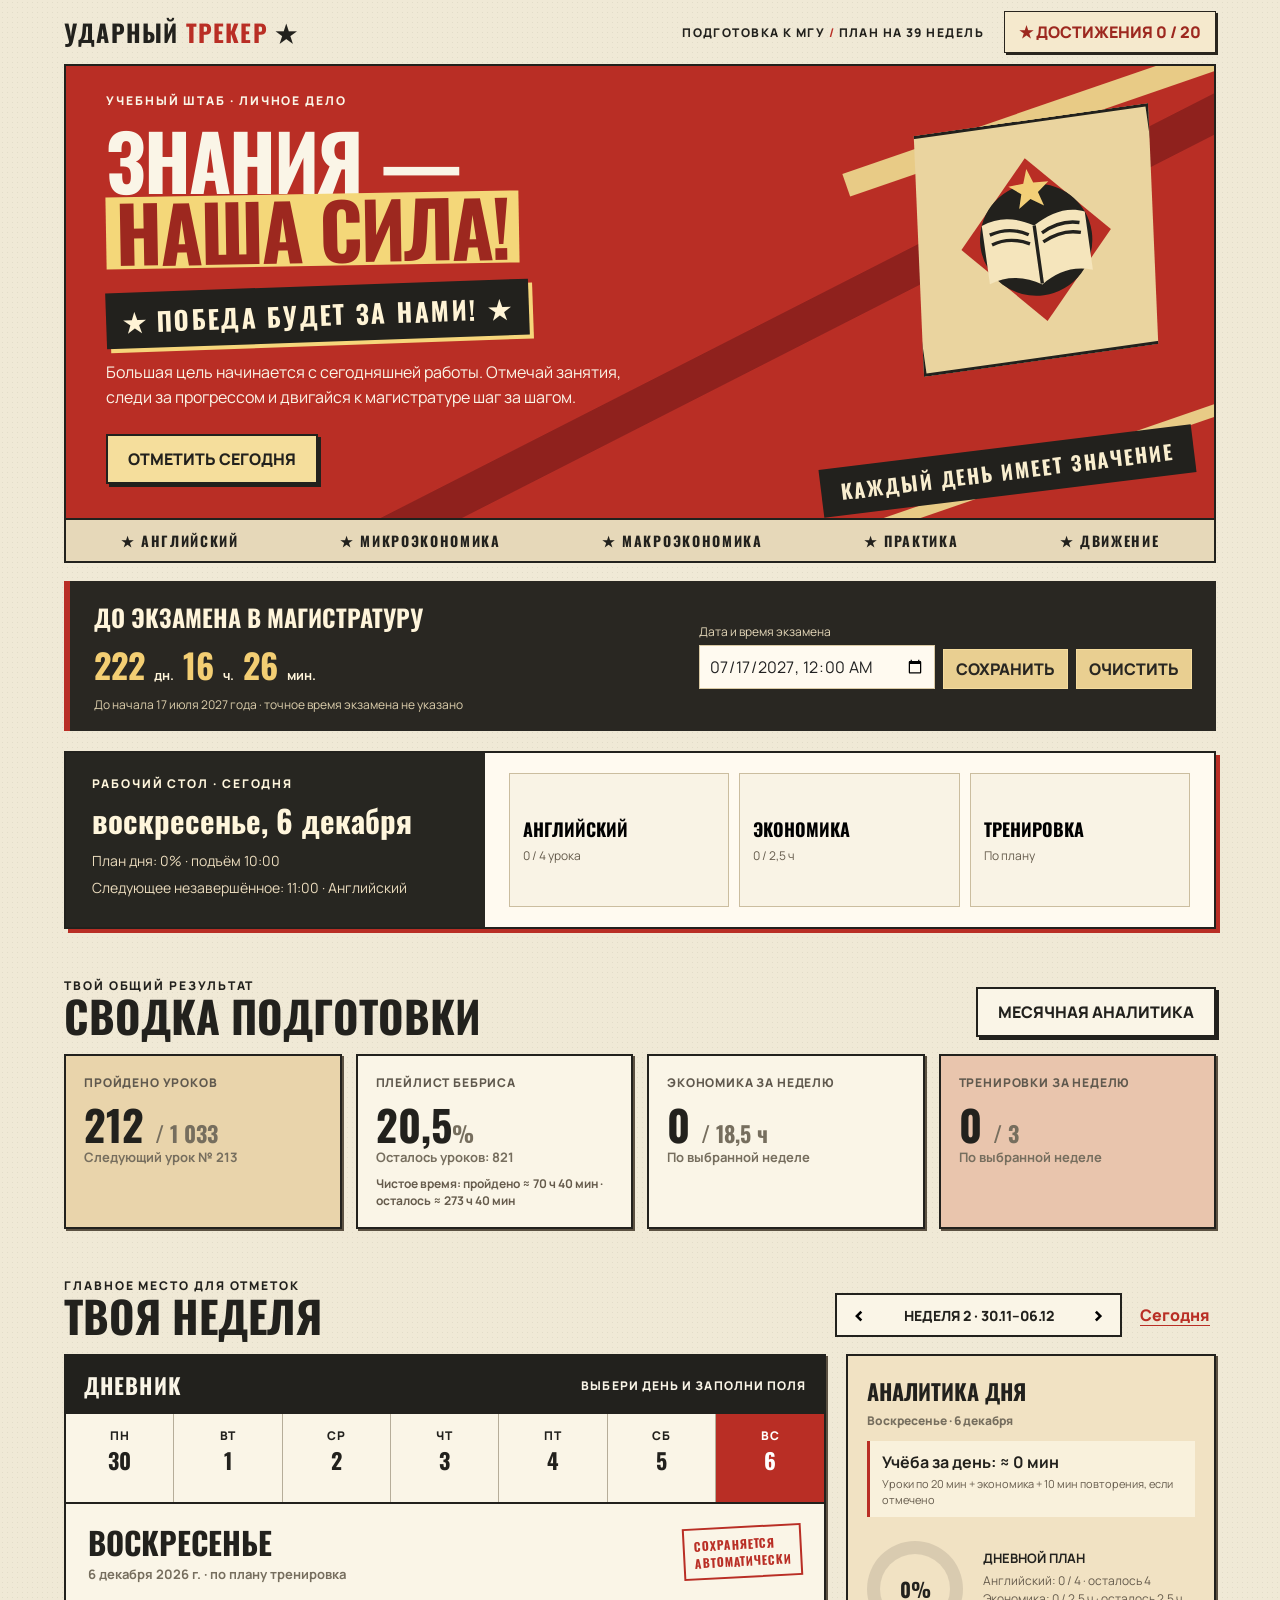
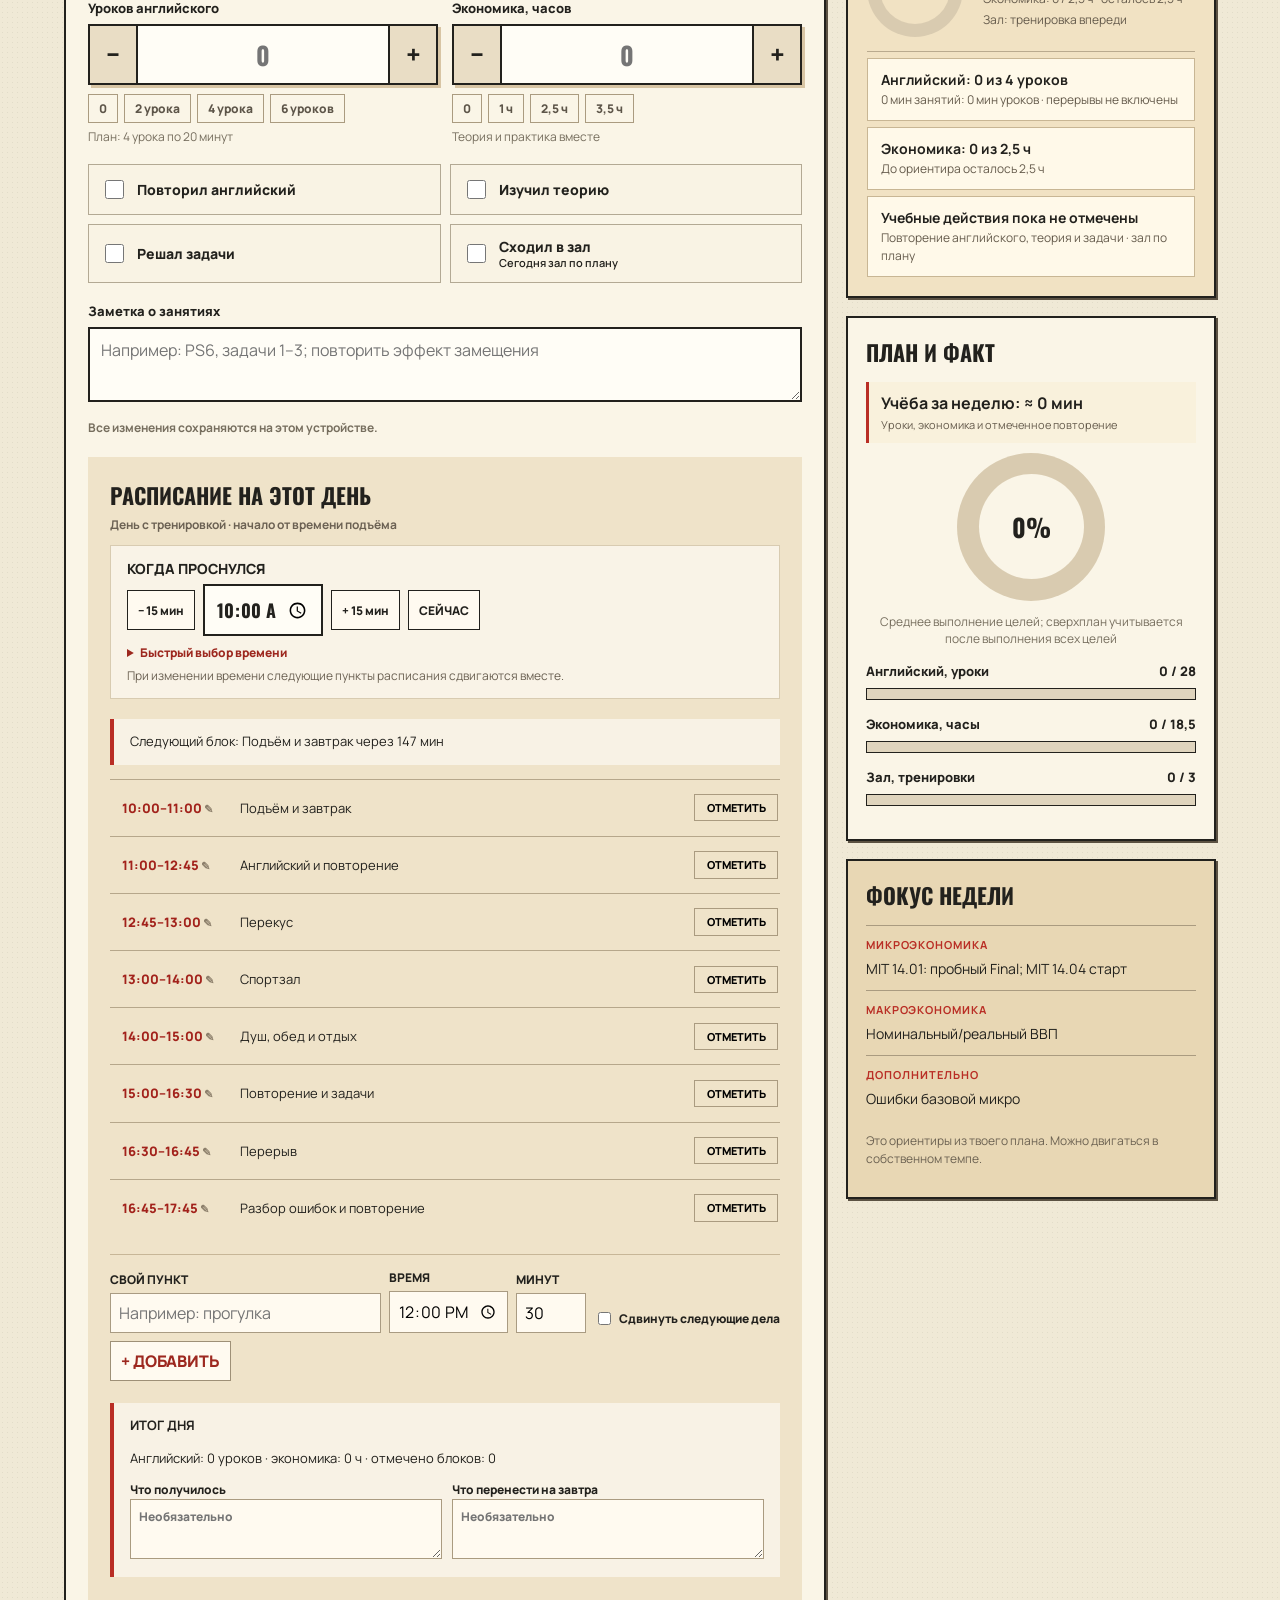
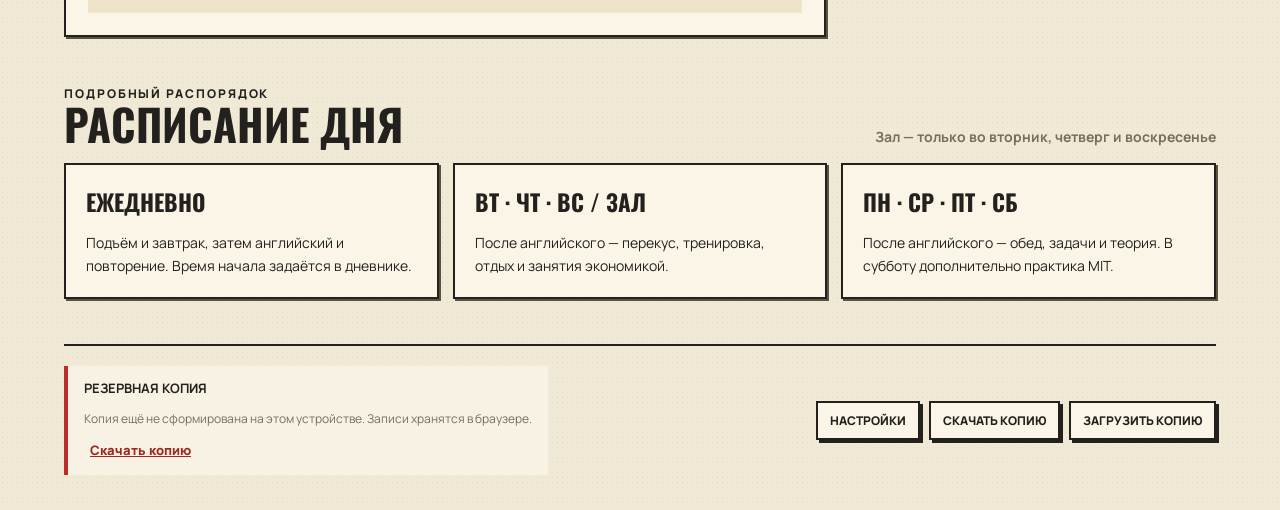
==== commit 3fbccacc: "Restore fading achievement alerts and set exam date" ====
--- a/docs/tracker/index.html
+++ b/docs/tracker/index.html
@@ -54,6 +54,7 @@
 .achievement-open{border:1px solid #29251e;background:#f5e9cd;color:#9d281f;padding:9px 14px;font-weight:800;box-shadow:2px 2px 0 #29251e}.top-actions{display:flex;align-items:center;gap:20px}.awards-dialog{width:min(1100px,94vw);max-width:none;max-height:90vh;overflow:auto}.awards-head{position:sticky;top:-26px;z-index:4;display:flex;align-items:center;justify-content:space-between;gap:12px;background:var(--cream);padding:12px 0;border-bottom:1px solid #cbbd9f}.awards-head h2{font:700 32px Oswald,Arial;margin:0}.awards-intro{line-height:1.5;color:#655b4c;font-size:13px}.awards-grid{display:grid;grid-template-columns:repeat(4,minmax(0,1fr));gap:12px;margin-top:18px}.award-card{min-height:236px;padding:16px;background:#f7f0e0;border:1px solid #c6b99f;display:flex;flex-direction:column;align-items:center;text-align:center}.award-card.unlocked{background:#f7ebcb;border-color:#a88335;box-shadow:2px 2px 0 #c3aa74}.medal{width:76px;height:76px;position:relative;display:grid;place-items:center;margin:5px auto 13px;color:#fff4d4;background:linear-gradient(145deg,#cba43b,#8e5e16);border:3px solid #f2d78b;outline:2px solid #8d6422;clip-path:polygon(50% 0,89% 12%,94% 62%,77% 87%,50% 100%,23% 87%,6% 62%,11% 12%);font:700 26px Oswald,Arial;text-shadow:1px 2px #725116}.medal:before{content:'★';position:absolute;top:5px;font-size:12px;color:#ffe7a0}.medal-icon{transform:translateY(5px)}.award-card.locked .medal{filter:grayscale(1);opacity:.45}.award-card h3{font:700 18px Oswald,Arial;margin:0 0 6px;text-transform:uppercase}.award-card p{font-size:12px;color:#655b4c;line-height:1.45;margin:0 0 10px}.award-progress{width:100%;height:6px;background:#d9ccb4;margin-top:auto}.award-progress i{display:block;height:100%;background:#b92e25}.award-meta{font-size:11px;font-weight:700;color:#71644e;margin-top:8px}.award-manual{margin-top:10px;padding:7px 10px;border:1px solid #9d281f;background:#fffaf0;color:#9d281f;font-size:12px;font-weight:800}.award-toasts{position:fixed;top:20px;right:20px;z-index:9999;display:flex;flex-direction:column;align-items:end;gap:10px;pointer-events:none}.award-toast{pointer-events:auto;display:flex;align-items:center;gap:14px;width:min(365px,90vw);padding:14px;background:#27251f;color:#fff3d1;border:2px solid #d5ad55;box-shadow:4px 4px 0 #9d281f;animation:awardEnter .4s ease both}.award-toast .medal{width:55px;height:55px;flex:none;margin:0;font-size:20px}.award-toast strong,.award-toast small{display:block}.award-toast strong{font:700 20px Oswald,Arial;text-transform:uppercase}.award-toast small{font-size:11px;letter-spacing:.08em;color:#e4c77e}.award-close{margin-left:auto;align-self:start;background:none;border:0;color:#fff;font-size:20px;cursor:pointer}@keyframes awardEnter{from{opacity:0;transform:translateX(45px)}to{opacity:1;transform:translateX(0)}}@media(max-width:900px){.awards-grid{grid-template-columns:repeat(2,minmax(0,1fr))}}@media(max-width:500px){.awards-grid{grid-template-columns:1fr}.topright{display:none}}@media(prefers-reduced-motion:reduce){.award-toast{animation:none}}
 
 .exam-countdown{display:grid;grid-template-columns:1fr auto;gap:20px;align-items:center;margin-top:18px;padding:18px 24px;background:#292722;color:#fff5db;border-left:6px solid #b92e25}.exam-countdown h2{margin:0;font:700 24px Oswald,Arial;text-transform:uppercase}.exam-time{display:flex;align-items:baseline;gap:9px;margin-top:4px}.exam-time strong{font:700 34px Oswald,Arial;color:#f3ce73}.exam-time span{font-weight:700;font-size:13px}.exam-form{display:flex;gap:8px;align-items:end;flex-wrap:wrap}.exam-form label{display:block;font-size:12px;color:#e4d7b9;margin-bottom:5px}.exam-form input{border:1px solid #d9c9a4;background:#fffaf0;color:#222;padding:9px;min-height:40px}.exam-form button{min-height:40px;padding:8px 12px;border:1px solid #f4db9d;background:#e9cf91;color:#292722;font-weight:800}.exam-caption{font-size:12px;color:#ddcfad;margin:6px 0 0}.awards-dialog{background:#211e1a;color:#f5e8c8;border:3px solid #7c623c;box-shadow:8px 8px 0 #941f1b}.awards-head{background:#211e1a;border-bottom:1px solid #756144}.awards-intro{color:#c5b89e}.awards-grid{display:block;margin-top:20px}.award-shelf{margin:0 0 26px}.award-shelf h3{font:700 19px Oswald,Arial;letter-spacing:.09em;text-transform:uppercase;margin:0 0 8px;color:var(--rarity)}.shelf-items{display:grid;grid-template-columns:repeat(auto-fit,minmax(150px,1fr));gap:12px;padding:16px 12px 13px;background:linear-gradient(#1a1815,#30281f);border:1px solid #655238;border-bottom:9px solid #846745;box-shadow:0 6px 0 #48392c}.shelf-slot{position:relative;text-align:center;min-height:160px;outline-offset:3px}.shelf-slot .medal{width:76px;height:76px;margin:5px auto 14px;background:linear-gradient(140deg,var(--bright),var(--rarity));border-color:var(--bright);outline-color:var(--rarity);transition:transform .22s,filter .22s}.shelf-slot:hover .medal,.shelf-slot:focus-within .medal,.shelf-slot:focus .medal{transform:translateY(-5px);filter:drop-shadow(0 4px 8px var(--rarity))}.shelf-slot.locked .medal{filter:grayscale(1);opacity:.35}.shelf-slot.trophy .medal{clip-path:polygon(3% 8%,97% 8%,87% 54%,67% 70%,63% 80%,81% 80%,88% 96%,12% 96%,19% 80%,37% 80%,33% 70%,13% 54%)}.shelf-slot h4{font:700 16px Oswald,Arial;margin:0;color:#f4e8ce;text-transform:uppercase}.shelf-slot.locked h4{color:#968c7e}.shelf-slot .award-manual{margin-top:8px;background:#34291e;color:#f4db9d;border-color:#9c8152}.award-tooltip{position:absolute;z-index:5;bottom:calc(100% - 8px);left:50%;transform:translate(-50%,5px);width:230px;max-width:85vw;padding:12px;background:#f8efd9;color:#29241d;border:2px solid var(--rarity);box-shadow:3px 3px 0 #100f0c;font-size:12px;line-height:1.45;opacity:0;visibility:hidden;pointer-events:none;transition:opacity .15s,transform .15s}.shelf-slot:hover .award-tooltip,.shelf-slot:focus .award-tooltip,.shelf-slot:focus-within .award-tooltip{opacity:1;visibility:visible;transform:translate(-50%,0)}.award-tooltip strong,.award-tooltip span{display:block}.award-tooltip strong{font-size:14px;margin-bottom:4px}.award-tooltip .award-meta{color:#6b5a41}.shelf-legendary{--rarity:#d5a63a;--bright:#ffe59a}.shelf-epic{--rarity:#a46ac1;--bright:#e3b9f2}.shelf-rare{--rarity:#5486bc;--bright:#bad8f5}.shelf-uncommon{--rarity:#6c9b6b;--bright:#c2e3bb}.shelf-common{--rarity:#a38e72;--bright:#e7d8c1}@media(max-width:850px){.exam-countdown{grid-template-columns:1fr}.shelf-items{grid-template-columns:repeat(3,minmax(0,1fr))}}
+@keyframes awardExit{to{opacity:0;transform:translateX(48px) scale(.96)}}.award-toast.leaving{animation:awardExit .45s ease-in forwards;pointer-events:none}@media(prefers-reduced-motion:reduce){.award-toast.leaving{animation:none;opacity:0}}
 </style>
 </head>
 <body>
@@ -160,7 +161,7 @@
 const awardQueue=[];let awardShowing=false;
 function awardMetrics(){const entries=Object.entries(state.days||{}).filter(([key,v])=>/^\d{4}-\d{2}-\d{2}$/.test(key)&&v&&typeof v==='object'),weeks=new Map();let lessons=Number(state.settings.base)||0,minutes=0,gym=0,dailyLessons=0,fullDays=0;const activeDays=[];for(const [key,v] of entries){const l=Number(v.lessons)||0,e=Number(v.economics)||0;lessons+=l;minutes+=studyMinutesOf(v);gym+=v.gym?1:0;dailyLessons=Math.max(dailyLessons,l);const d=new Date(key+'T12:00:00'),day=d.getDay(),isGym=[0,2,4].includes(day);if(l>0||e>0||v.repeat||v.theory||v.problems||v.gym)activeDays.push(Math.floor(Date.UTC(d.getFullYear(),d.getMonth(),d.getDate())/86400000));if(l>=4&&e>=(day===6?3.5:2.5)&&(!isGym||v.gym))fullDays++;const monday=Math.floor(Date.UTC(d.getFullYear(),d.getMonth(),d.getDate()-(day+6)%7)/86400000),w=weeks.get(monday)||{lessons:0,economics:0,gym:0};w.lessons+=l;w.economics+=e;w.gym+=v.gym?1:0;weeks.set(monday,w)}activeDays.sort((a,b)=>a-b);let streak=0,best=0,last=null;for(const day of activeDays){streak=last!==null&&day===last+1?streak+1:1;best=Math.max(best,streak);last=day}let weekGym=0,fullWeeks=0;for(const w of weeks.values()){weekGym=Math.max(weekGym,w.gym);if(w.lessons>=28&&w.economics>=Number(state.settings.econGoal)&&w.gym>=3)fullWeeks++}return{lessons,minutes,gym,dailyLessons,active:activeDays.length,streak:best,weekGym,fullDays,fullWeeks}}
 function awardGoal(a){return a.goal==='playlist'?Number(state.settings.total):a.goal}function badgeMarkup(a){return '<div class="medal" aria-hidden="true"><span class="medal-icon">'+a.icon+'</span></div>'}function awardDate(raw){const d=new Date(raw);return Number.isNaN(d.getTime())?'Дата неизвестна':new Intl.DateTimeFormat('ru-RU',{day:'numeric',month:'long',year:'numeric',hour:'2-digit',minute:'2-digit'}).format(d)}
-function showNextAward(){if(awardShowing||!awardQueue.length)return;awardShowing=true;const a=awardQueue.shift(),node=document.createElement('div');node.className='award-toast';node.innerHTML=badgeMarkup(a)+'<div><small>★ ПОЛУЧЕНО ДОСТИЖЕНИЕ</small><strong>'+a.name+'</strong></div><button class="award-close" aria-label="Закрыть уведомление">×</button>';const close=()=>{if(!node.isConnected)return;node.remove();awardShowing=false;showNextAward()};node.querySelector('button').onclick=close;$('awardToasts').appendChild(node)}
+function showNextAward(){if(awardShowing||!awardQueue.length)return;awardShowing=true;const a=awardQueue.shift(),node=document.createElement('div');node.className='award-toast';node.innerHTML=badgeMarkup(a)+'<div><small>★ ПОЛУЧЕНО ДОСТИЖЕНИЕ</small><strong>'+a.name+'</strong></div><button class="award-close" aria-label="Закрыть уведомление">×</button>';let closing=false;const close=()=>{if(closing||!node.isConnected)return;closing=true;clearTimeout(timer);node.classList.add('leaving');setTimeout(()=>{node.remove();awardShowing=false;showNextAward()},450)};node.querySelector('button').onclick=close;$('awardToasts').appendChild(node);const timer=setTimeout(close,6500)}
 const AWARD_TIERS=[{key:'legendary',name:'Легендарные',ids:['msu','playlist']},{key:'epic',name:'Эпические',ids:['l750','h100','fullWeek','days30']},{key:'rare',name:'Редкие',ids:['l500','h50','streak7','gym12']},{key:'uncommon',name:'Необычные',ids:['l250','h10','daily8','gym3','days7']},{key:'common',name:'Обычные',ids:['first','daily4','l213','h1','fullDay']}];
 function renderAwards(){const metrics=awardMetrics(),unlocked=state.achievements||{};$('awardCount').textContent=Object.keys(unlocked).filter(id=>AWARDS.some(a=>a.id===id)).length+' / '+AWARDS.length;$('awardsGrid').innerHTML=AWARD_TIERS.map(t=>'<section class="award-shelf shelf-'+t.key+'"><h3>'+t.name+'</h3><div class="shelf-items">'+t.ids.map(id=>{const a=AWARDS.find(x=>x.id===id),award=unlocked[a.id],goal=awardGoal(a),value=a.manual?0:Math.max(0,Number(metrics[a.metric])||0),progress=a.manual?'Подтверждается вручную':a.metric==='minutes'?duration(value)+' / '+duration(goal):fmt(value)+' / '+fmt(goal),meta=award?'Получено: '+awardDate(award.at):'Прогресс: '+progress;return '<article class="shelf-slot '+(award?'unlocked':'locked')+' '+(['legendary','epic'].includes(t.key)?'trophy':'')+'" tabindex="0" aria-describedby="award-detail-'+a.id+'">'+badgeMarkup(a)+'<h4>'+a.name+'</h4><div class="award-tooltip" id="award-detail-'+a.id+'" role="tooltip"><strong>'+a.name+'</strong><span>'+a.desc+'</span><span class="award-meta">'+meta+'</span></div>'+(a.manual?'<button class="award-manual" data-manual-award="'+a.id+'">'+(award?'СНЯТЬ ПОДТВЕРЖДЕНИЕ':'Я ПОСТУПИЛ В МГУ')+'</button>':'')+'</article>'}).join('')+'</div></section>').join('')}
 
@@ -179,9 +180,10 @@
 $('cancelResult').onclick=()=>$('resultDialog').close();$('resultForm').onsubmit=e=>{e.preventDefault();if(!pendingResult||current()!==pendingResult.day)return;const input=$('resultValue'),value=Number(input.value);if(!input.validity.valid||input.value===''||value<=0)return;const v={...data(),scheduleDone:{...(data().scheduleDone||{})}};v[pendingResult.field]=value;v.scheduleDone[pendingResult.index]=true;state.days[current()]=v;persist();$('resultDialog').close();pendingResult=null;render()};
 $('todaySchedule').addEventListener('change',e=>{if(!e.target.matches('[data-schedule-duration]'))return;const input=e.target,n=Number(input.value),old=Number(input.dataset.originalDuration);if(!input.validity.valid||!Number.isFinite(n)||n<5||n>720){input.value=old;return}const i=Number(input.dataset.scheduleDuration),start=$('todaySchedule').querySelector('[data-schedule-time="'+i+'"]').value,v={...data(),scheduleTimes:{...(data().scheduleTimes||{})},customSchedule:[...(data().customSchedule||[])],scheduleDurations:{...(data().scheduleDurations||{})}};shiftAfter(v,start,n-old);v.scheduleDurations[i]=n;state.days[current()]=v;persist();renderDayDetails(v);renderDesk();refreshDayDot(v)});
 $('todaySchedule').addEventListener('click',e=>{const b=e.target.closest('[data-custom-edit]');if(!b)return;const x=(data().customSchedule||[]).find(x=>x.id===b.dataset.customEdit);if(!x)return;editingCustom={id:x.id,day:current()};$('editCustomName').value=x.label;$('editCustomDuration').value=x.duration||30;$('customEditDialog').showModal()});$('cancelCustomEdit').onclick=()=>$('customEditDialog').close();$('customEditForm').onsubmit=e=>{e.preventDefault();if(!editingCustom||editingCustom.day!==current())return;const name=$('editCustomName').value.trim(),n=Number($('editCustomDuration').value);if(!name||!$('editCustomDuration').validity.valid||n<5||n>720)return;const v={...data(),scheduleTimes:{...(data().scheduleTimes||{})},customSchedule:(data().customSchedule||[]).map(x=>({...x}))},x=v.customSchedule.find(x=>x.id===editingCustom.id);if(!x)return;shiftAfter(v,x.time,n-(Number(x.duration)||30));const updated=v.customSchedule.find(y=>y.id===editingCustom.id);updated.label=name;updated.duration=n;state.days[current()]=v;persist();$('customEditDialog').close();renderDayDetails(v);renderDesk();refreshDayDot(v)};
-checkAchievements(true);function renderExam(){const raw=state.examAt,field=$('examDate');if(document.activeElement!==field)field.value=typeof raw==='string'?raw:'';if(!raw){$('examCountdown').textContent='Дата экзамена ещё не указана';$('examCaption').textContent='Укажи дату и время экзамена по местному времени устройства.';return}const end=new Date(raw);if(Number.isNaN(end.getTime())){$('examCountdown').textContent='Проверь дату экзамена';return}const diff=end.getTime()-Date.now();if(diff<=0){$('examCountdown').textContent='Время экзамена наступило';$('examCaption').textContent='Указано: '+dateFmt(end,{day:'numeric',month:'long',year:'numeric',hour:'2-digit',minute:'2-digit'});return}const minutes=Math.floor(diff/60000),hours=Math.floor(minutes/60),days=Math.floor(hours/24),remainder=hours%24;$('examCountdown').innerHTML='<strong>'+days+'</strong><span>дн.</span><strong>'+remainder+'</strong><span>ч.</span><strong>'+(minutes%60)+'</strong><span>мин.</span>';$('examCaption').textContent='До '+dateFmt(end,{day:'numeric',month:'long',year:'numeric',hour:'2-digit',minute:'2-digit'})+' · местное время устройства'}
-$('examForm').addEventListener('submit',e=>{e.preventDefault();const input=$('examDate');if(!input.value||!input.validity.valid||Number.isNaN(new Date(input.value).getTime()))return;state.examAt=input.value;persist();renderExam()});$('examClear').onclick=()=>{delete state.examAt;$('examDate').value='';persist();renderExam()};
+checkAchievements(true);if(!state.examDate2027Initialized){state.examAt='2027-07-17T00:00';state.examDateOnly=true;state.examDate2027Initialized=true;try{localStorage.setItem(KEY,JSON.stringify(state))}catch{}}function renderExam(){const raw=state.examAt,field=$('examDate');if(document.activeElement!==field)field.value=typeof raw==='string'?raw:'';if(!raw){$('examCountdown').textContent='Дата экзамена ещё не указана';$('examCaption').textContent='Укажи дату и время экзамена по местному времени устройства.';return}const end=new Date(raw);if(Number.isNaN(end.getTime())){$('examCountdown').textContent='Проверь дату экзамена';return}const diff=end.getTime()-Date.now();if(diff<=0){$('examCountdown').textContent=state.examDateOnly?'Наступило 17 июля 2027 года':'Время экзамена наступило';$('examCaption').textContent=state.examDateOnly?'Начало дня по местному времени; точное время экзамена не указано.':'Указано: '+dateFmt(end,{day:'numeric',month:'long',year:'numeric',hour:'2-digit',minute:'2-digit'});return}const minutes=Math.floor(diff/60000),hours=Math.floor(minutes/60),days=Math.floor(hours/24),remainder=hours%24;$('examCountdown').innerHTML='<strong>'+days+'</strong><span>дн.</span><strong>'+remainder+'</strong><span>ч.</span><strong>'+(minutes%60)+'</strong><span>мин.</span>';$('examCaption').textContent=state.examDateOnly?'До начала 17 июля 2027 года · точное время экзамена не указано': 'До '+dateFmt(end,{day:'numeric',month:'long',year:'numeric',hour:'2-digit',minute:'2-digit'})+' · местное время устройства'}
+$('examForm').addEventListener('submit',e=>{e.preventDefault();const input=$('examDate');if(!input.value||!input.validity.valid||Number.isNaN(new Date(input.value).getTime()))return;state.examAt=input.value;state.examDateOnly=false;persist();renderExam()});$('examClear').onclick=()=>{delete state.examAt;delete state.examDateOnly;$('examDate').value='';persist();renderExam()};
 renderBackup();render();renderExam();setInterval(()=>{renderDesk();renderScheduleStatus(data());renderExam()},60000);
 </script></body></html>
 
-
+
+
